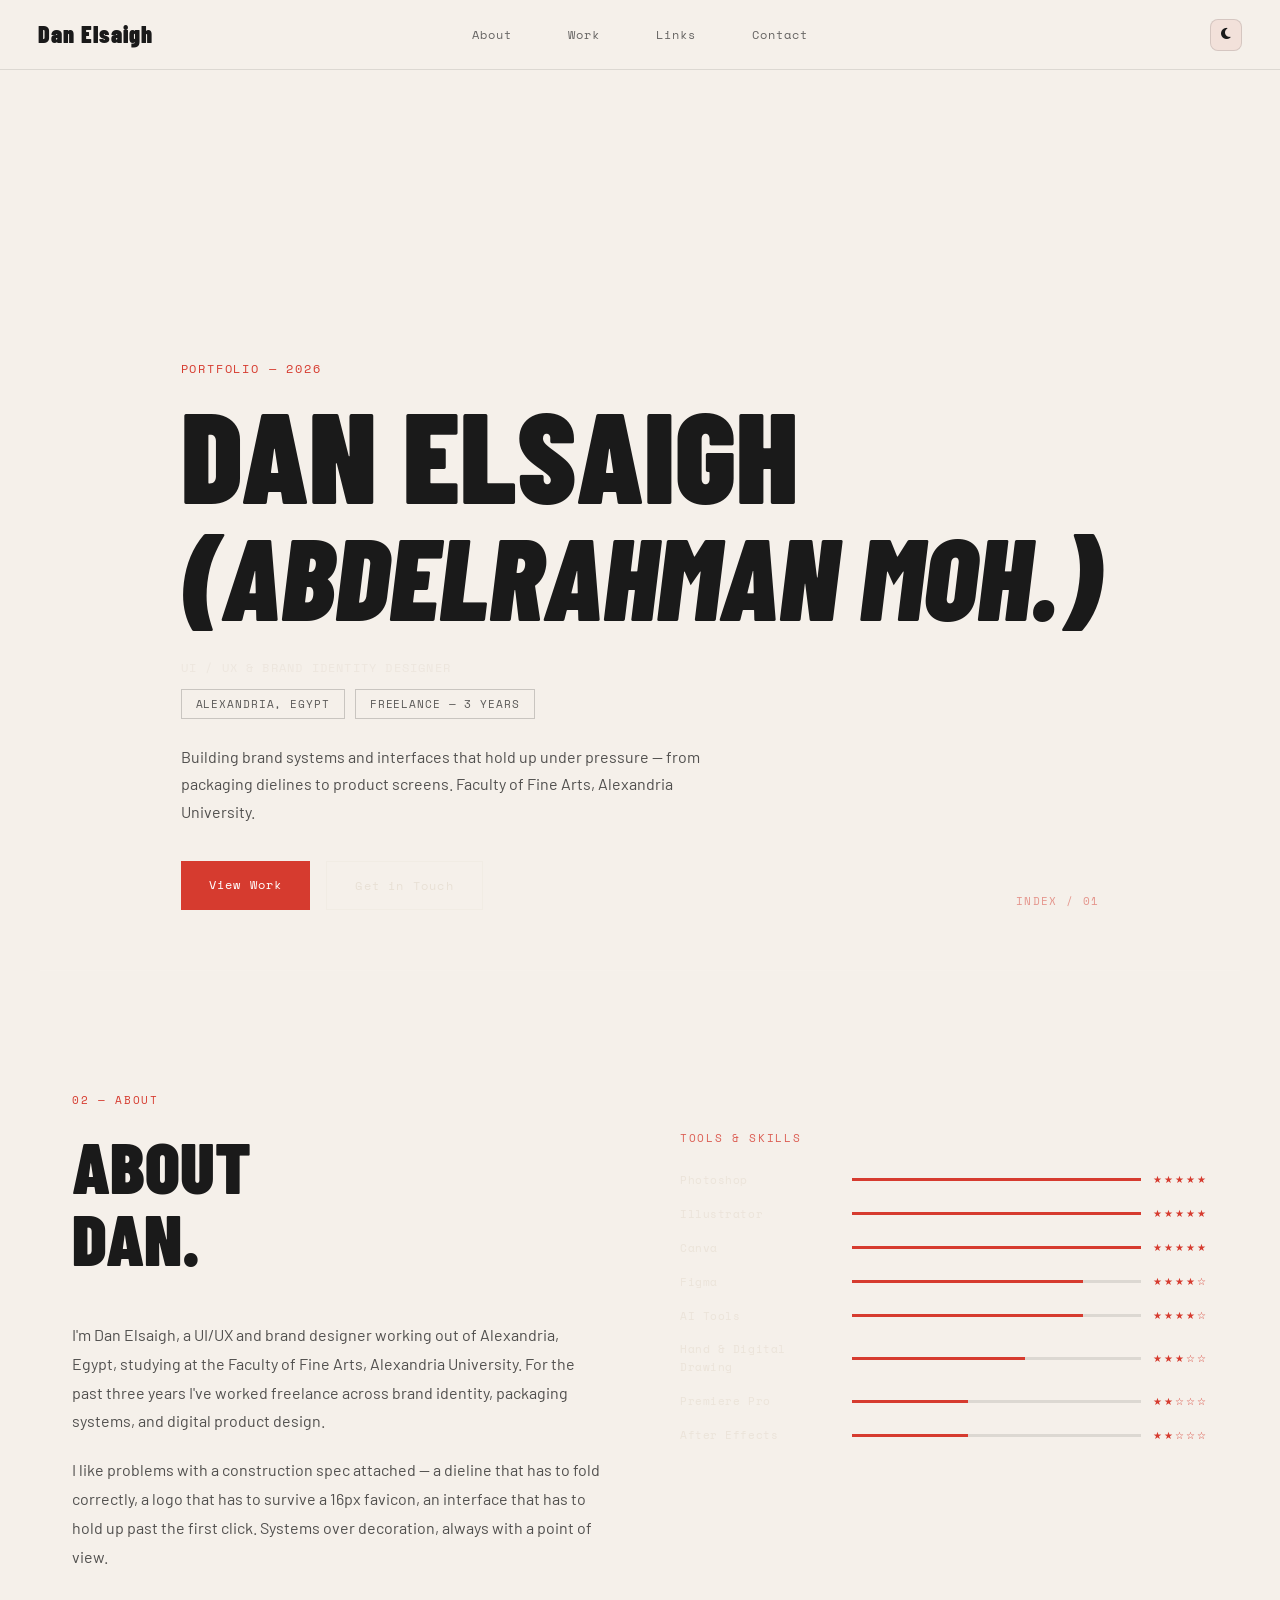
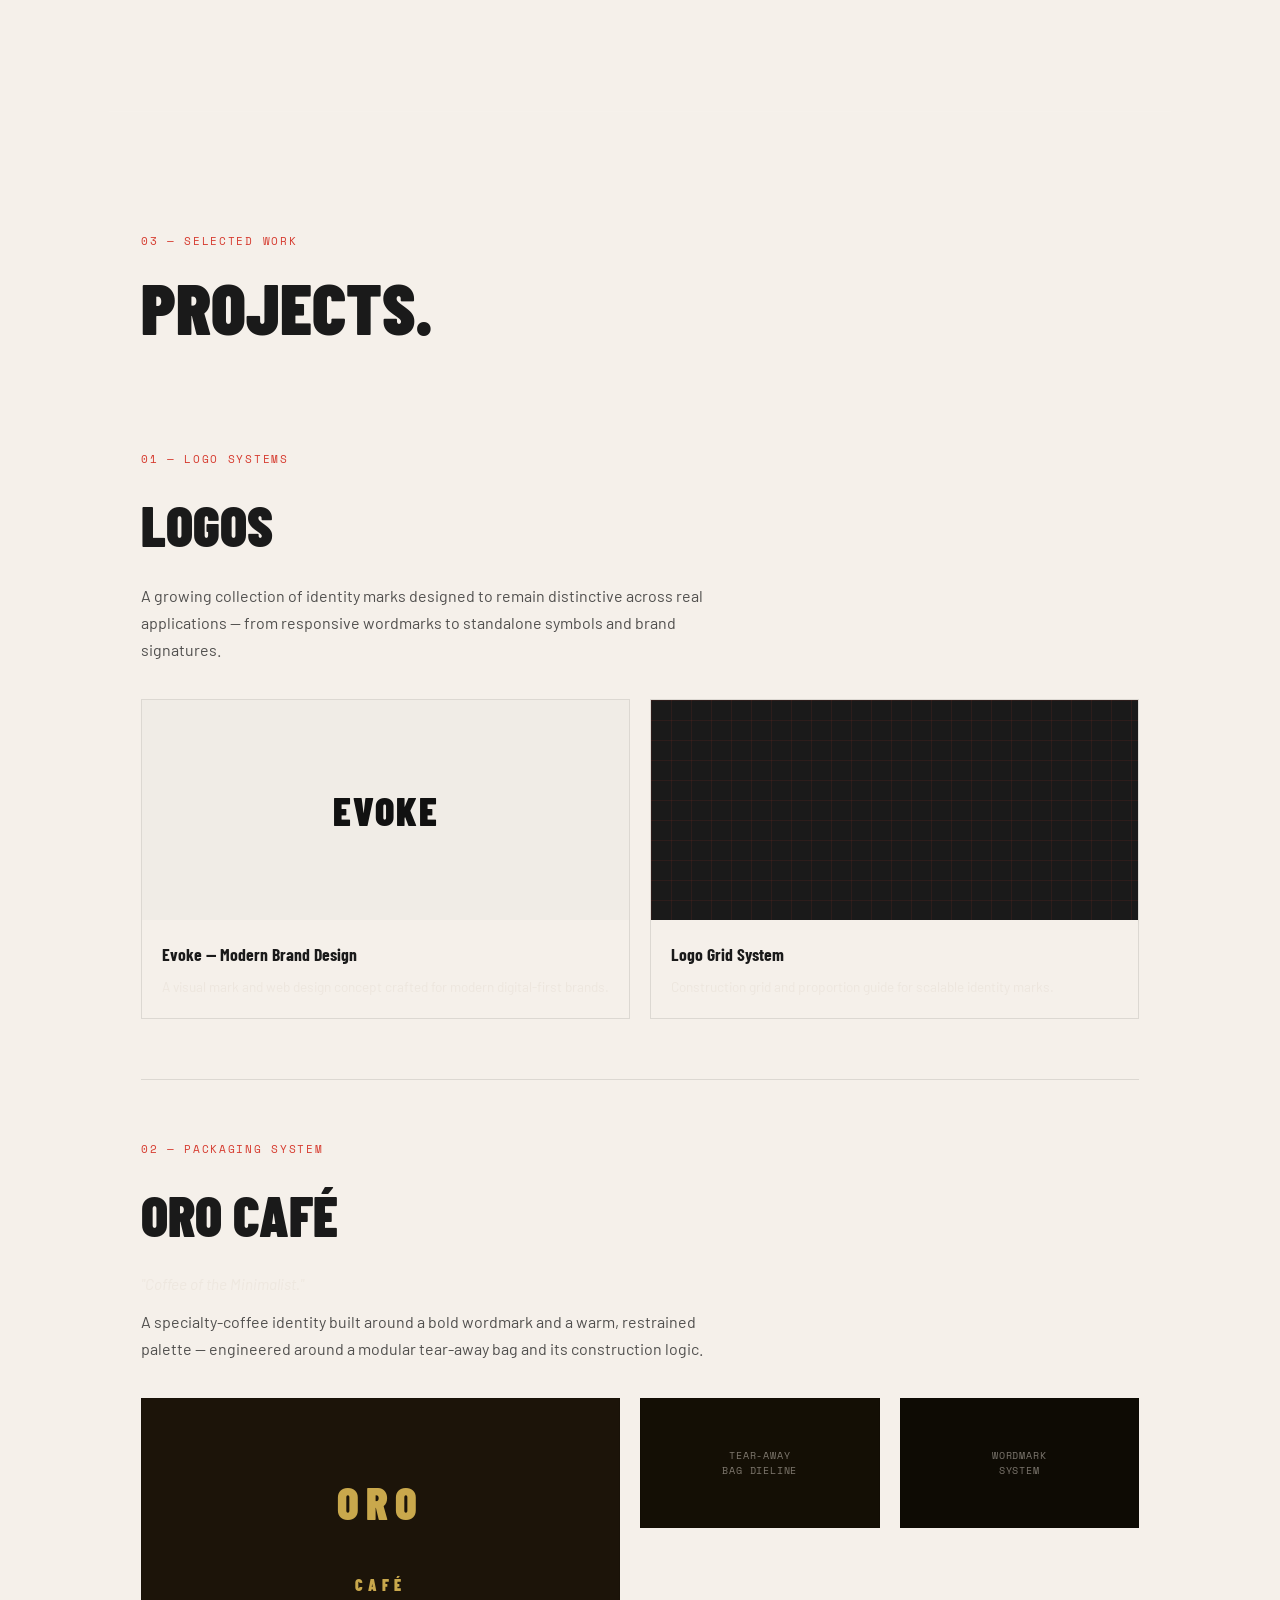
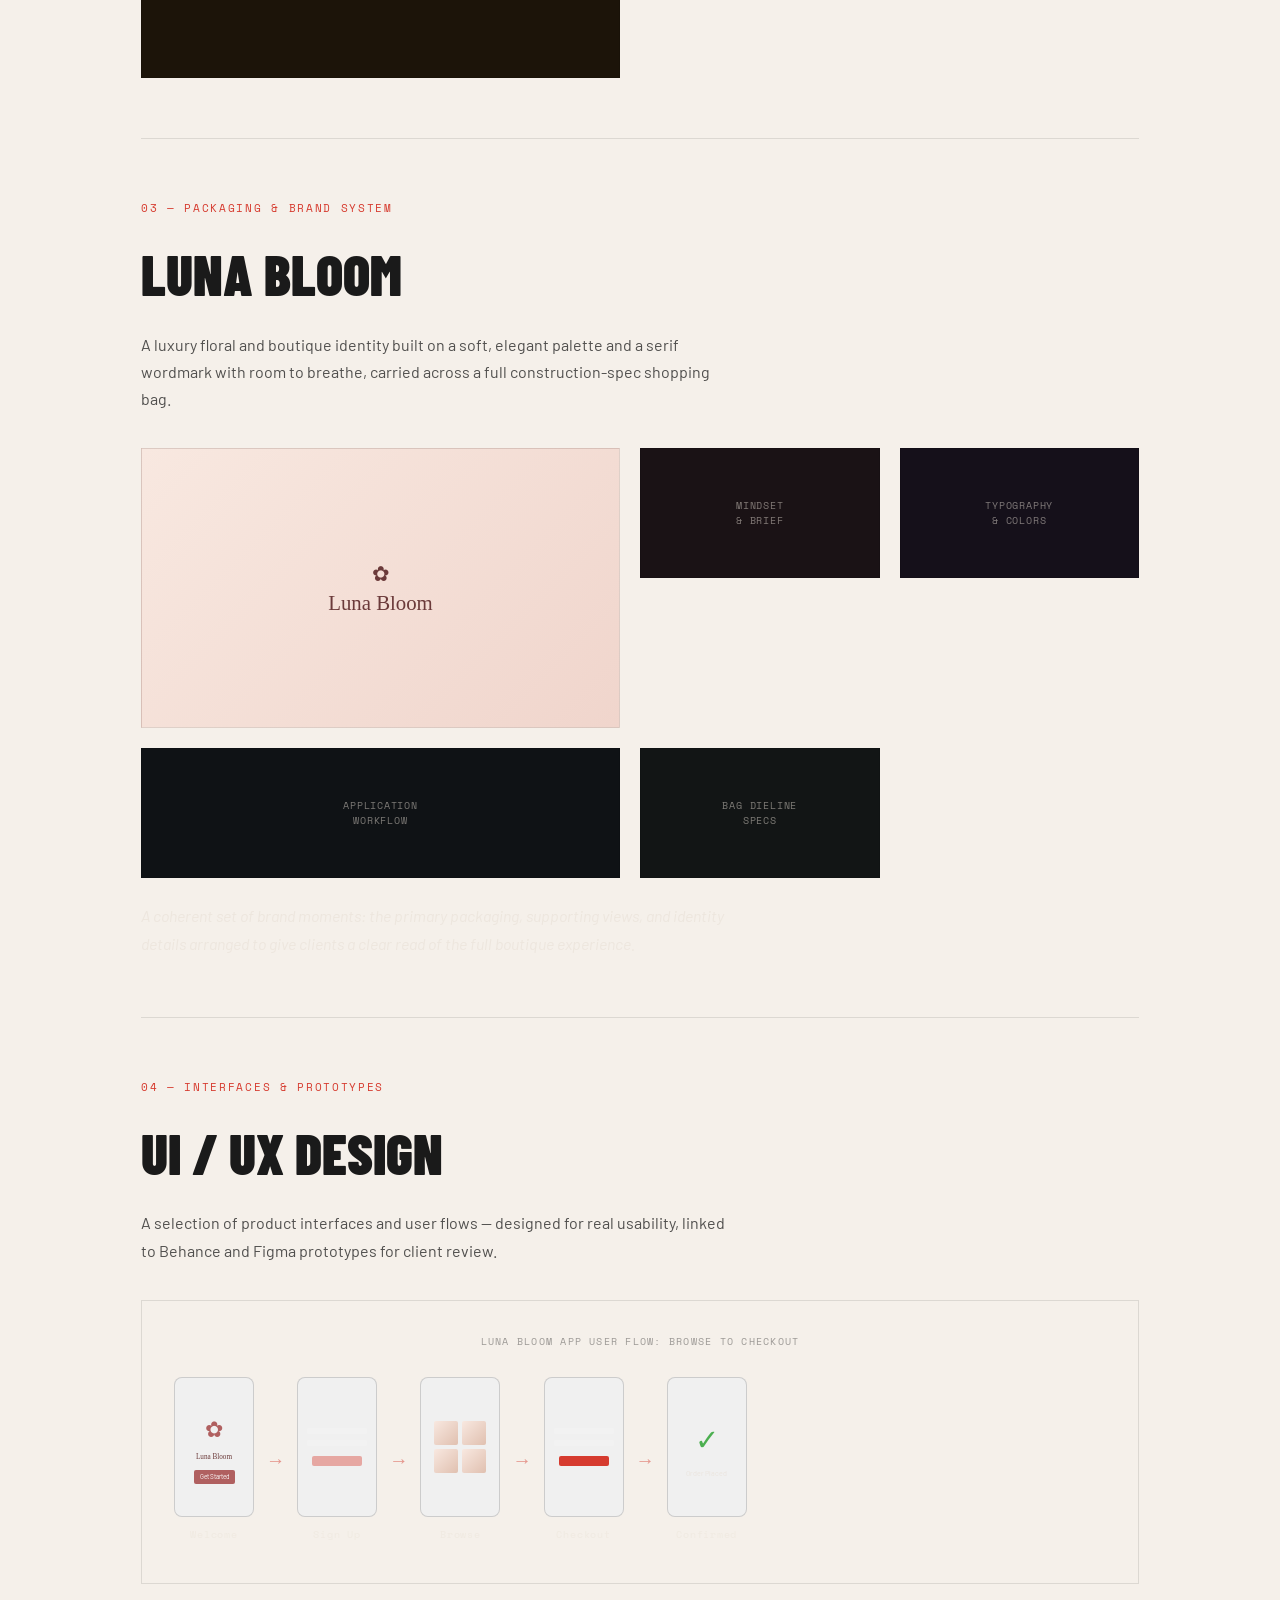
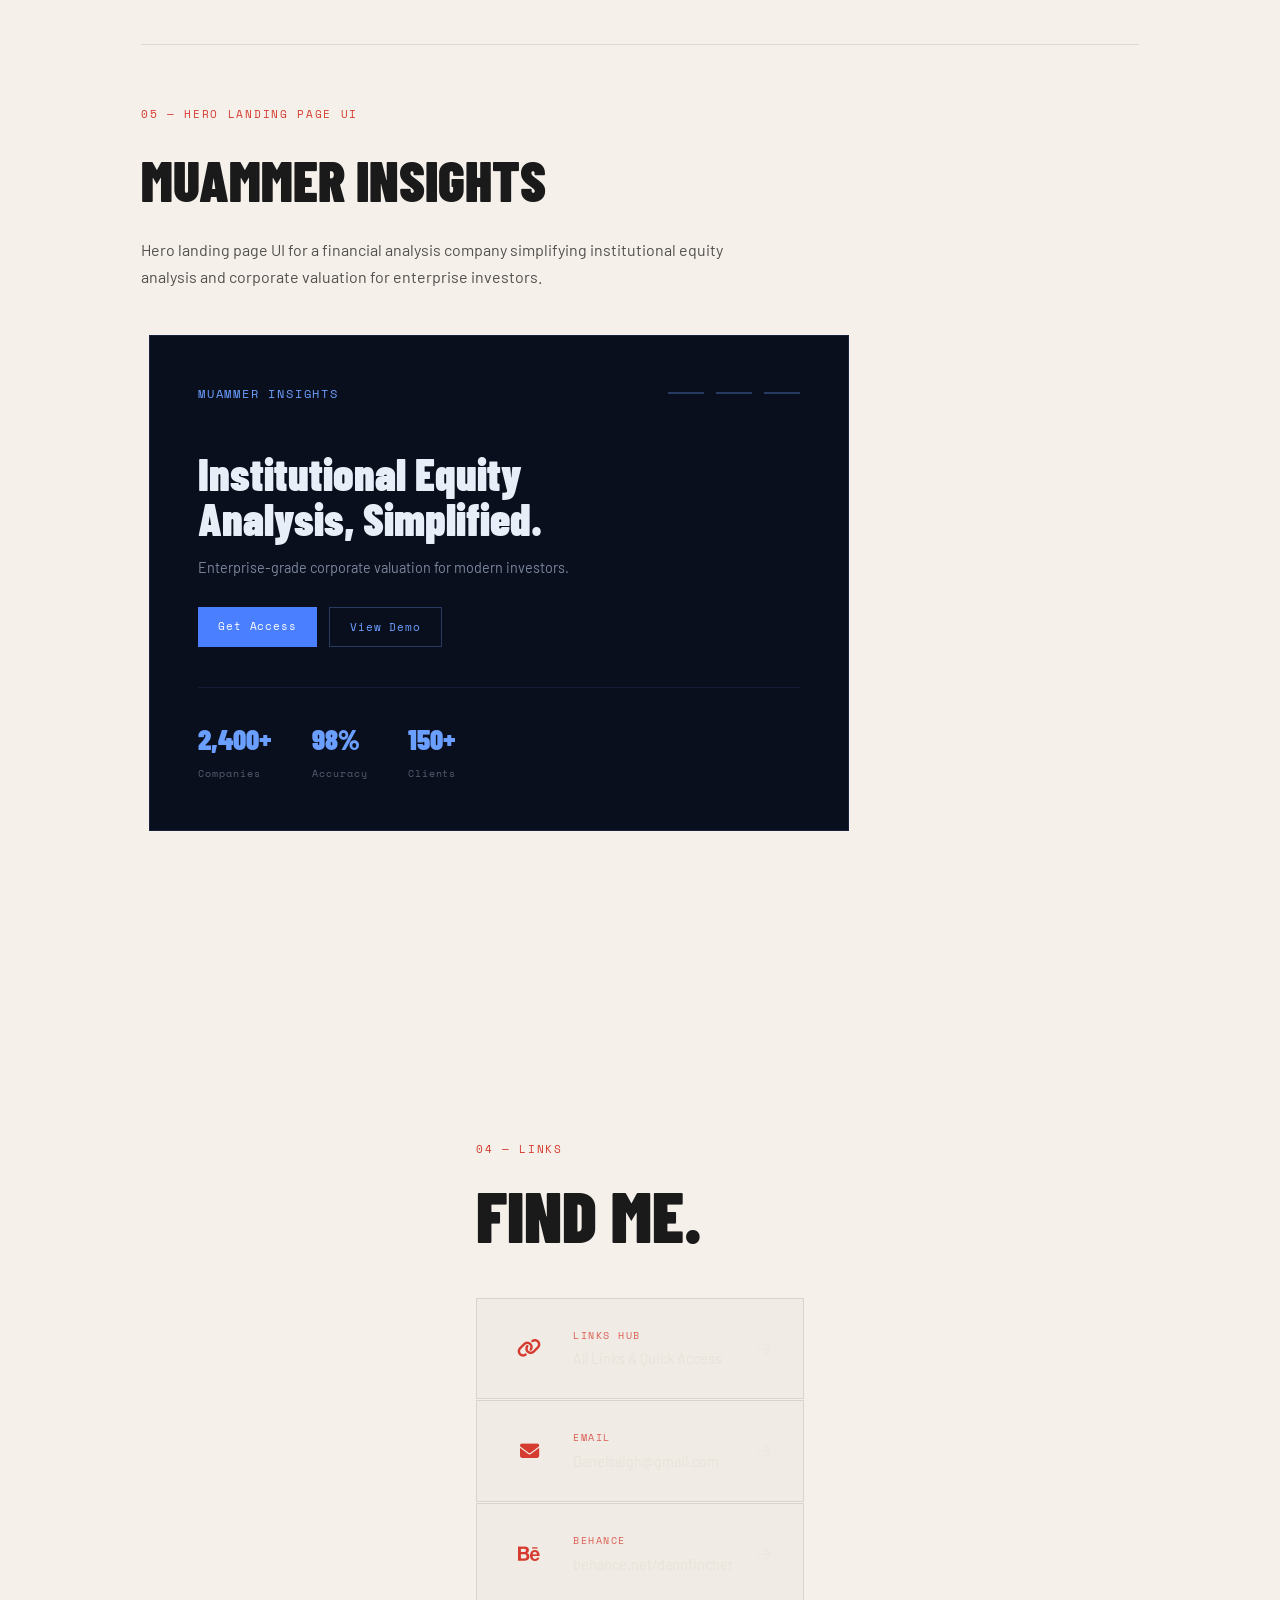
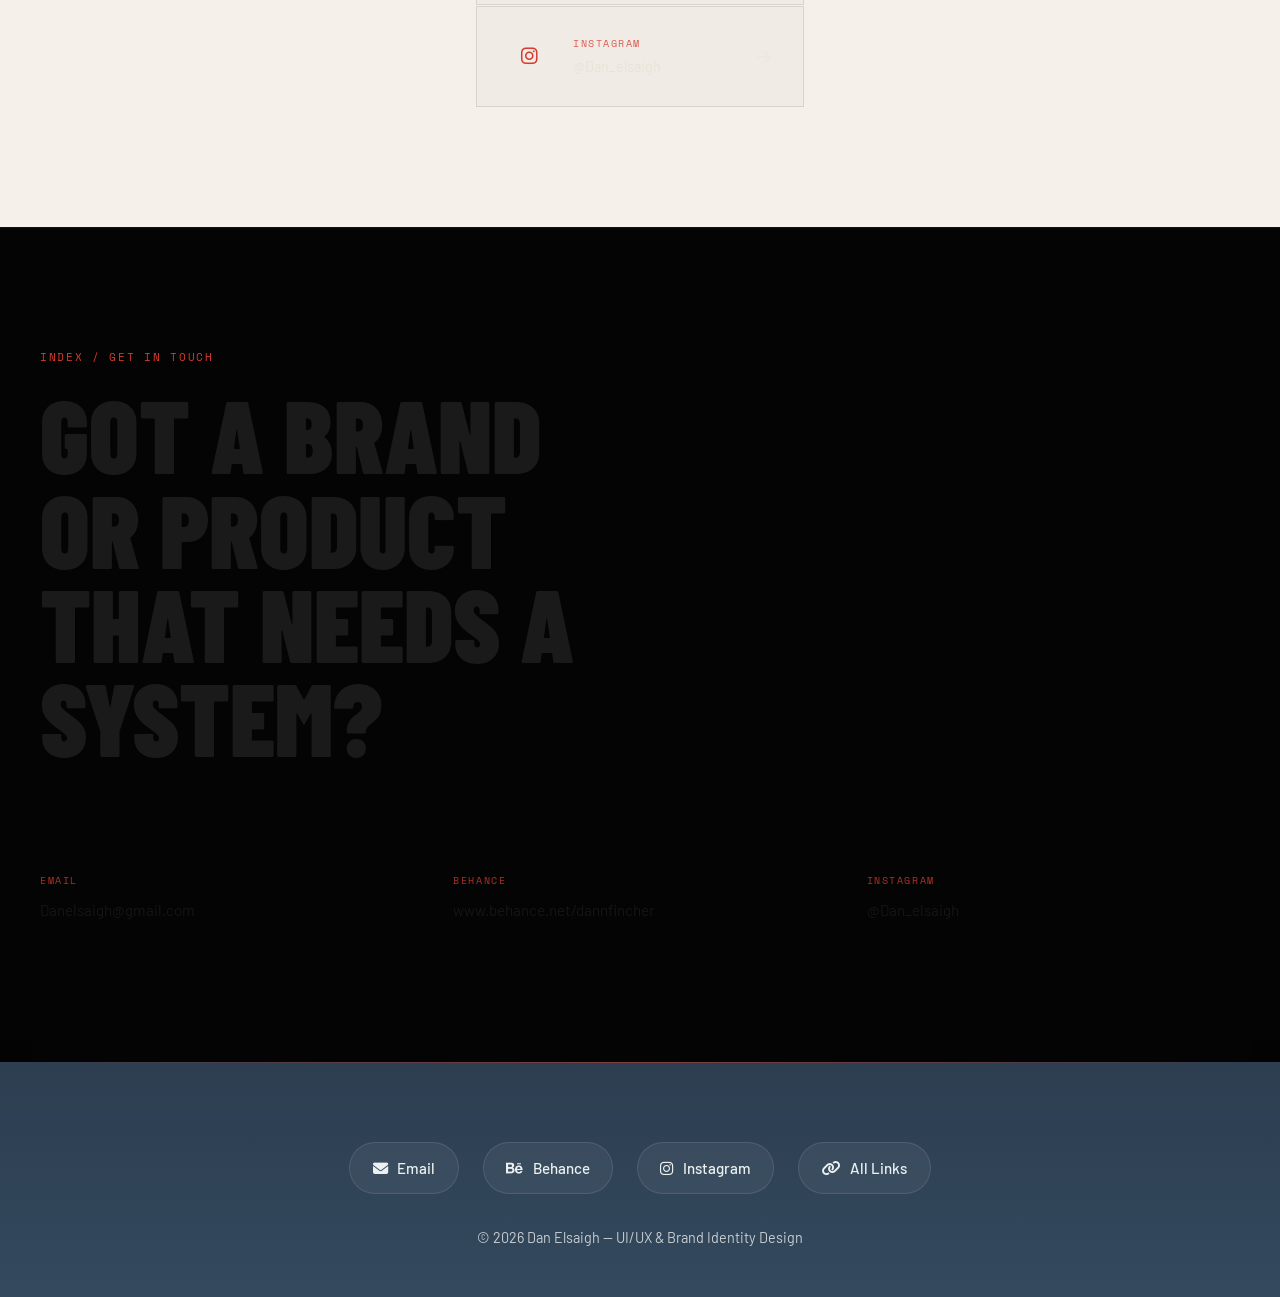
==== index.html @ b153e2e0 "Initial commit: Dan Elsaigh Portfolio & Links Hub" ====
<!DOCTYPE html>
<html lang="en">
<head>
  <meta charset="UTF-8" />
  <meta name="viewport" content="width=device-width, initial-scale=1.0" />
  <title>Dan Elsaigh — UI/UX & Brand Identity Designer</title>
  <meta name="description" content="Dan Elsaigh (Abdelrahman moh.) — UI/UX & Brand Identity Designer based in Alexandria, Egypt." />
  <script src="theme.js"></script>
  <link rel="preconnect" href="https://fonts.googleapis.com" />
  <link rel="preconnect" href="https://fonts.gstatic.com" crossorigin />
  <link href="https://fonts.googleapis.com/css2?family=Barlow+Condensed:ital,wght@0,700;0,900;1,900&family=Barlow:wght@400;500&family=Space+Mono:wght@400;700&display=swap" rel="stylesheet" />
  <link rel="stylesheet" href="https://cdnjs.cloudflare.com/ajax/libs/font-awesome/6.5.1/css/all.min.css" />
  <link rel="stylesheet" href="style.css" />
</head>
<body>

  <header>
    <div class="header-content">
      <div class="header-left">
        <a href="#home" class="site-name">Dan Elsaigh</a>
      </div>
      <button class="hamburger" id="hamburger" aria-label="Open menu">
        <span></span><span></span><span></span>
      </button>
      <nav id="main-nav">
        <a href="#about">About</a>
        <a href="#work">Work</a>
        <a href="links.html">Links</a>
        <a href="#contact">Contact</a>
      </nav>
    </div>
  </header>

  <!-- HERO -->
  <section id="home" class="hero">
    <div class="hero-content">
      <p class="hero-eyebrow">PORTFOLIO — 2026</p>
      <h1 class="hero-title">DAN ELSAIGH<br /><em>(Abdelrahman moh.)</em></h1>
      <div class="hero-meta">
        <p class="hero-role">UI / UX &amp; BRAND IDENTITY DESIGNER</p>
        <div class="hero-tags">
          <span class="hero-tag">ALEXANDRIA, EGYPT</span>
          <span class="hero-tag">FREELANCE — 3 YEARS</span>
        </div>
      </div>
      <p class="hero-desc">Building brand systems and interfaces that hold up under pressure — from packaging dielines to product screens. Faculty of Fine Arts, Alexandria University.</p>
      <div class="hero-actions">
        <a href="#work" class="btn btn-primary">View Work</a>
        <a href="#contact" class="btn btn-ghost">Get in Touch</a>
      </div>
    </div>
    <div class="hero-index">INDEX / 01</div>
  </section>

  <!-- ABOUT -->
  <section id="about" class="about">
    <div class="section-label"><span class="red">02 — ABOUT</span></div>
    <div class="about-grid">
      <div class="about-left">
        <h2 class="section-title">About<br />Dan.</h2>
        <p class="about-bio">I'm Dan Elsaigh, a UI/UX and brand designer working out of Alexandria, Egypt, studying at the Faculty of Fine Arts, Alexandria University. For the past three years I've worked freelance across brand identity, packaging systems, and digital product design.</p>
        <p class="about-bio">I like problems with a construction spec attached — a dieline that has to fold correctly, a logo that has to survive a 16px favicon, an interface that has to hold up past the first click. Systems over decoration, always with a point of view.</p>
      </div>
      <div class="about-right">
        <div class="skills-title">TOOLS &amp; SKILLS</div>
        <div class="skills-list">
          <div class="skill-item"><span class="skill-name">Photoshop</span><div class="skill-bar"><div class="skill-fill" style="--pct:100%"></div></div><span class="skill-stars">★★★★★</span></div>
          <div class="skill-item"><span class="skill-name">Illustrator</span><div class="skill-bar"><div class="skill-fill" style="--pct:100%"></div></div><span class="skill-stars">★★★★★</span></div>
          <div class="skill-item"><span class="skill-name">Canva</span><div class="skill-bar"><div class="skill-fill" style="--pct:100%"></div></div><span class="skill-stars">★★★★★</span></div>
          <div class="skill-item"><span class="skill-name">Figma</span><div class="skill-bar"><div class="skill-fill" style="--pct:80%"></div></div><span class="skill-stars">★★★★☆</span></div>
          <div class="skill-item"><span class="skill-name">AI Tools</span><div class="skill-bar"><div class="skill-fill" style="--pct:80%"></div></div><span class="skill-stars">★★★★☆</span></div>
          <div class="skill-item"><span class="skill-name">Hand &amp; Digital Drawing</span><div class="skill-bar"><div class="skill-fill" style="--pct:60%"></div></div><span class="skill-stars">★★★☆☆</span></div>
          <div class="skill-item"><span class="skill-name">Premiere Pro</span><div class="skill-bar"><div class="skill-fill" style="--pct:40%"></div></div><span class="skill-stars">★★☆☆☆</span></div>
          <div class="skill-item"><span class="skill-name">After Effects</span><div class="skill-bar"><div class="skill-fill" style="--pct:40%"></div></div><span class="skill-stars">★★☆☆☆</span></div>
        </div>
      </div>
    </div>
  </section>

  <!-- WORK -->
  <section id="work" class="work">
    <div class="section-label"><span class="red">03 — SELECTED WORK</span></div>
    <h2 class="section-title">Projects.</h2>

    <article class="project">
      <div class="project-header">
        <span class="project-index red">01 — LOGO SYSTEMS</span>
        <h3 class="project-name">Logos</h3>
        <p class="project-desc">A growing collection of identity marks designed to remain distinctive across real applications — from responsive wordmarks to standalone symbols and brand signatures.</p>
      </div>
      <div class="project-grid two-col">
        <div class="project-card"><div class="proj-img logo-bg"><span class="logo-demo-text">EVOKE</span></div><div class="proj-body"><h4>Evoke — Modern Brand Design</h4><p>A visual mark and web design concept crafted for modern digital-first brands.</p></div></div>
        <div class="project-card"><div class="proj-img grid-bg"><div class="grid-overlay"></div></div><div class="proj-body"><h4>Logo Grid System</h4><p>Construction grid and proportion guide for scalable identity marks.</p></div></div>
      </div>
    </article>

    <div class="project-divider"></div>

    <article class="project">
      <div class="project-header">
        <span class="project-index red">02 — PACKAGING SYSTEM</span>
        <h3 class="project-name">Oro Café</h3>
        <p class="project-tagline">"Coffee of the Minimalist."</p>
        <p class="project-desc">A specialty-coffee identity built around a bold wordmark and a warm, restrained palette — engineered around a modular tear-away bag and its construction logic.</p>
      </div>
      <div class="project-grid three-col">
        <div class="proj-img-big oro-bg"><div class="oro-text">ORO<br/><span>CAFÉ</span></div></div>
        <div class="proj-img-sm oro-2"><span>TEAR-AWAY<br/>BAG DIELINE</span></div>
        <div class="proj-img-sm oro-3"><span>WORDMARK<br/>SYSTEM</span></div>
      </div>
    </article>

    <div class="project-divider"></div>

    <article class="project">
      <div class="project-header">
        <span class="project-index red">03 — PACKAGING &amp; BRAND SYSTEM</span>
        <h3 class="project-name">Luna Bloom</h3>
        <p class="project-desc">A luxury floral and boutique identity built on a soft, elegant palette and a serif wordmark with room to breathe, carried across a full construction-spec shopping bag.</p>
      </div>
      <div class="project-grid four-col">
        <div class="proj-img-big luna-bg"><div class="luna-text">✿<br/>Luna Bloom</div></div>
        <div class="proj-img-sm luna-2"><span>MINDSET<br/>&amp; BRIEF</span></div>
        <div class="proj-img-sm luna-3"><span>TYPOGRAPHY<br/>&amp; COLORS</span></div>
        <div class="proj-img-sm luna-4"><span>APPLICATION<br/>WORKFLOW</span></div>
        <div class="proj-img-sm luna-5"><span>BAG DIELINE<br/>SPECS</span></div>
      </div>
      <p class="project-note">A coherent set of brand moments: the primary packaging, supporting views, and identity details arranged to give clients a clear read of the full boutique experience.</p>
    </article>

    <div class="project-divider"></div>

    <article class="project">
      <div class="project-header">
        <span class="project-index red">04 — INTERFACES &amp; PROTOTYPES</span>
        <h3 class="project-name">UI / UX Design</h3>
        <p class="project-desc">A selection of product interfaces and user flows — designed for real usability, linked to Behance and Figma prototypes for client review.</p>
      </div>
      <div class="uiux-flow">
        <div class="flow-label">LUNA BLOOM APP USER FLOW: BROWSE TO CHECKOUT</div>
        <div class="flow-screens">
          <div class="flow-screen"><div class="screen-body s-welcome"><div class="s-flower">✿</div><p>Luna Bloom</p><div class="s-btn">Get Started</div></div><span>Welcome</span></div>
          <div class="flow-arrow">→</div>
          <div class="flow-screen"><div class="screen-body s-form"><div class="s-bar"></div><div class="s-bar"></div><div class="s-btn-sm"></div></div><span>Sign Up</span></div>
          <div class="flow-arrow">→</div>
          <div class="flow-screen"><div class="screen-body s-browse"><div class="s-grid"><div></div><div></div><div></div><div></div></div></div><span>Browse</span></div>
          <div class="flow-arrow">→</div>
          <div class="flow-screen"><div class="screen-body s-checkout"><div class="s-bar"></div><div class="s-bar"></div><div class="s-btn-red"></div></div><span>Checkout</span></div>
          <div class="flow-arrow">→</div>
          <div class="flow-screen"><div class="screen-body s-done"><div class="s-check">✓</div><p>Order Placed</p></div><span>Confirmed</span></div>
        </div>
      </div>
    </article>

    <div class="project-divider"></div>

    <article class="project">
      <div class="project-header">
        <span class="project-index red">05 — HERO LANDING PAGE UI</span>
        <h3 class="project-name">Muammer Insights</h3>
        <p class="project-desc">Hero landing page UI for a financial analysis company simplifying institutional equity analysis and corporate valuation for enterprise investors.</p>
      </div>
      <div class="muammer-preview">
        <div class="muammer-card">
          <div class="muammer-nav-bar"><span>MUAMMER INSIGHTS</span><div class="mfake-links"><span></span><span></span><span></span></div></div>
          <h3>Institutional Equity<br/>Analysis, Simplified.</h3>
          <p>Enterprise-grade corporate valuation for modern investors.</p>
          <div class="mbtns"><div class="mbtn-solid">Get Access</div><div class="mbtn-ghost">View Demo</div></div>
          <div class="mstats"><div><strong>2,400+</strong><small>Companies</small></div><div><strong>98%</strong><small>Accuracy</small></div><div><strong>150+</strong><small>Clients</small></div></div>
        </div>
      </div>
    </article>
  </section>

  <!-- LINKS -->
  <section id="links" class="links-section">
    <div class="section-label"><span class="red">04 — LINKS</span></div>
    <h2 class="section-title">Find Me.</h2>
    <div class="links-grid">
      <a href="links.html" class="link-card" id="link-hub">
        <div class="link-icon"><i class="fa-solid fa-link"></i></div>
        <div class="link-info"><span class="link-platform">LINKS HUB</span><span class="link-value">All Links &amp; Quick Access</span></div>
        <div class="link-arrow"><i class="fa-solid fa-arrow-right"></i></div>
      </a>
      <a href="mailto:Danelsaigh@gmail.com" class="link-card" id="link-email">
        <div class="link-icon"><i class="fa-solid fa-envelope"></i></div>
        <div class="link-info"><span class="link-platform">EMAIL</span><span class="link-value">Danelsaigh@gmail.com</span></div>
        <div class="link-arrow"><i class="fa-solid fa-arrow-right"></i></div>
      </a>
      <a href="https://www.behance.net/dannfincher" target="_blank" rel="noopener" class="link-card" id="link-behance">
        <div class="link-icon"><i class="fa-brands fa-behance"></i></div>
        <div class="link-info"><span class="link-platform">BEHANCE</span><span class="link-value">behance.net/dannfincher</span></div>
        <div class="link-arrow"><i class="fa-solid fa-arrow-right"></i></div>
      </a>
      <a href="https://instagram.com/Dan_elsaigh" target="_blank" rel="noopener" class="link-card" id="link-instagram">
        <div class="link-icon"><i class="fa-brands fa-instagram"></i></div>
        <div class="link-info"><span class="link-platform">INSTAGRAM</span><span class="link-value">@Dan_elsaigh</span></div>
        <div class="link-arrow"><i class="fa-solid fa-arrow-right"></i></div>
      </a>
    </div>
  </section>

  <!-- CONTACT -->
  <section id="contact" class="contact">
    <div class="section-label"><span class="red">INDEX / GET IN TOUCH</span></div>
    <h2 class="contact-heading">Got a brand<br />or product<br />that needs a<br />system?</h2>
    <div class="contact-divider"></div>
    <div class="contact-row">
      <div class="contact-col"><p class="contact-label">EMAIL</p><a href="mailto:Danelsaigh@gmail.com">Danelsaigh@gmail.com</a></div>
      <div class="contact-col"><p class="contact-label">BEHANCE</p><a href="https://www.behance.net/dannfincher" target="_blank" rel="noopener">www.behance.net/dannfincher</a></div>
      <div class="contact-col"><p class="contact-label">INSTAGRAM</p><a href="https://instagram.com/Dan_elsaigh" target="_blank" rel="noopener">@Dan_elsaigh</a></div>
    </div>
  </section>

  <footer>
    <div class="footer-links">
      <a href="mailto:Danelsaigh@gmail.com">
        <i class="fa-solid fa-envelope"></i> Email
      </a>
      <a href="https://www.behance.net/dannfincher" target="_blank" rel="noopener">
        <i class="fa-brands fa-behance"></i> Behance
      </a>
      <a href="https://instagram.com/Dan_elsaigh" target="_blank" rel="noopener">
        <i class="fa-brands fa-instagram"></i> Instagram
      </a>
      <a href="links.html">
        <i class="fa-solid fa-link"></i> All Links
      </a>
    </div>
    <div class="footer-copyright">
      <p>&copy; 2026 Dan Elsaigh &mdash; UI/UX &amp; Brand Identity Design</p>
    </div>
  </footer>

  <script src="script.js"></script>
</body>
</html>
---- style.css ----
/* ===== CSS VARIABLES ===== */
:root {
  --bg-primary: #080808;
  --header-bg: rgba(8,8,8,0.92);
  --text-primary: #e8e0d5;
  --text-secondary: rgba(232,224,213,0.65);
  --border-strong: rgba(255,255,255,0.08);
  --border-color: rgba(255,255,255,0.12);
  --accent: #d63b2f;
  --accent-hover: #b82e22;
  --accent-soft: rgba(214,59,47,0.1);
  --accent-soft-hover: rgba(214,59,47,0.2);
}
[data-theme="light"] {
  --bg-primary: #f5f0ea;
  --header-bg: rgba(245,240,234,0.95);
  --text-primary: #1a1a1a;
  --text-secondary: rgba(26,26,26,0.65);
  --border-strong: rgba(0,0,0,0.1);
  --border-color: rgba(0,0,0,0.12);
  --accent: #d63b2f;
  --accent-hover: #b82e22;
  --accent-soft: rgba(214,59,47,0.08);
  --accent-soft-hover: rgba(214,59,47,0.15);
}

/* ===== RESET & BASE ===== */
*, *::before, *::after { box-sizing: border-box; margin: 0; padding: 0; }
html { scroll-behavior: smooth; font-size: 16px; }
body {
  background: var(--bg-primary);
  color: var(--text-primary);
  font-family: 'Barlow', sans-serif;
  overflow-x: hidden;
  line-height: 1.6;
  min-height: 100vh;
  display: flex;
  flex-direction: column;
  transition: background-color 0.3s ease, color 0.3s ease;
}
body.menu-open { overflow: hidden; }
a { color: inherit; text-decoration: none; }
ul { list-style: none; }
.red { color: #d63b2f; }


/* ===== HEADER ===== */
header {
  position: fixed; width: 100%; top: 0; left: 0;
  z-index: 1000; height: 70px;
  background: var(--header-bg);
  border-bottom: 1px solid var(--border-strong);
  backdrop-filter: blur(14px);
  -webkit-backdrop-filter: blur(14px);
  transition: height 0.3s ease;
}
header.scrolled { height: 60px; }
.header-content {
  height: 100%; display: grid;
  grid-template-columns: 1fr auto 1fr;
  align-items: center;
  padding: 0 3%; max-width: 1400px; margin: 0 auto;
}
.header-left { justify-self: start; }
.site-name {
  font-family: 'Barlow Condensed', sans-serif;
  font-size: clamp(1.2em, 2vw + 0.5rem, 1.5em);
  font-weight: 900; letter-spacing: 0.04em;
  color: var(--text-primary); transition: color 0.2s;
}
.site-name:hover { color: var(--accent); }
#main-nav {
  display: flex; gap: 1.5rem; align-items: center;
  justify-self: center;
}
#main-nav a {
  color: var(--text-secondary);
  text-decoration: none; padding: 0.75rem 1rem;
  min-height: 44px; display: inline-flex; align-items: center;
  font-family: 'Space Mono', monospace;
  font-size: 0.75rem; font-weight: 400; letter-spacing: 0.08em;
  position: relative; transition: color 0.3s ease;
}
#main-nav a::after {
  content: ''; position: absolute; bottom: 2px; left: 50%;
  width: 0; height: 2px; background: var(--accent);
  transition: all 0.3s ease; transform: translateX(-50%);
}
#main-nav a.active::after,
#main-nav a:hover::after { width: 60%; }
#main-nav a.active,
#main-nav a:hover { color: var(--text-primary); }
.theme-toggle {
  justify-self: end;
  display: flex; align-items: center; justify-content: center;
  width: 32px; height: 32px; padding: 0;
  border: 1px solid var(--border-color);
  border-radius: 8px; background: var(--accent-soft);
  color: var(--text-primary); cursor: pointer;
  transition: all 0.3s ease; flex-shrink: 0; font-size: 0.8em;
}
.theme-toggle:hover {
  background: var(--accent-soft-hover); color: var(--accent);
  transform: translateY(-1px);
}
/* Hamburger */
.hamburger {
  display: none; flex-direction: column;
  justify-content: space-around;
  width: 30px; height: 25px;
  background: transparent; border: none; cursor: pointer;
  padding: 0; margin-left: auto;
  position: relative; z-index: 1002;
}
.hamburger span {
  width: 30px; height: 3px;
  background: var(--text-primary);
  border-radius: 10px; transition: all 0.3s linear;
}
.hamburger.active span:nth-child(1) { transform: rotate(45deg) translate(5px, 6px); }
.hamburger.active span:nth-child(2) { opacity: 0; }
.hamburger.active span:nth-child(3) { transform: rotate(-45deg) translate(5px, -6px); }
/* main content below fixed header */
main, section#home { margin-top: 70px; }


/* ===== HERO ===== */
.hero {
  min-height: 100vh; display: flex; flex-direction: column;
  justify-content: flex-end; padding: 120px 32px 60px;
  position: relative; overflow: hidden;
  max-width: 1200px; margin: 0 auto;
}

.hero-eyebrow {
  font-family: 'Space Mono', monospace; font-size: 0.75rem;
  letter-spacing: 0.15em; color: #d63b2f; margin-bottom: 16px;
}
.hero-title {
  font-family: 'Barlow Condensed', sans-serif;
  font-size: clamp(3.5rem, 10vw, 8rem);
  font-weight: 900; line-height: 0.92;
  color: #e8e0d5; margin-bottom: 28px;
  text-transform: uppercase;
}
.hero-title em { font-style: italic; font-size: 0.9em; }
.hero-meta { margin-bottom: 24px; }
.hero-role {
  font-family: 'Space Mono', monospace; font-size: 0.75rem;
  letter-spacing: 0.1em; color: rgba(232,224,213,0.6);
  margin-bottom: 12px;
}
.hero-tags { display: flex; flex-wrap: wrap; gap: 10px; }
.hero-tag {
  border: 1px solid rgba(232,224,213,0.2);
  font-family: 'Space Mono', monospace; font-size: 0.7rem;
  letter-spacing: 0.08em; padding: 5px 14px;
  color: rgba(232,224,213,0.7);
}
.hero-desc {
  max-width: 520px; color: rgba(232,224,213,0.75);
  font-size: 1rem; line-height: 1.7; margin-bottom: 36px;
}
.hero-actions { display: flex; gap: 16px; flex-wrap: wrap; }
.btn {
  font-family: 'Space Mono', monospace; font-size: 0.75rem;
  letter-spacing: 0.1em; padding: 14px 28px;
  cursor: pointer; transition: all .25s;
}
.btn-primary { background: #d63b2f; color: #fff; border: none; }
.btn-primary:hover { background: #b82e22; transform: translateY(-1px); }
.btn-ghost { background: transparent; color: #e8e0d5; border: 1px solid rgba(232,224,213,0.3); }
.btn-ghost:hover { border-color: #e8e0d5; background: rgba(232,224,213,0.05); }
.hero-index {
  position: absolute; bottom: 60px; right: 32px;
  font-family: 'Space Mono', monospace; font-size: 0.7rem;
  letter-spacing: 0.12em; color: rgba(214,59,47,0.5);
}

/* ===== SECTION COMMON ===== */
.section-label {
  font-family: 'Space Mono', monospace; font-size: 0.7rem;
  letter-spacing: 0.15em; margin-bottom: 20px;
}
.section-title {
  font-family: 'Barlow Condensed', sans-serif;
  font-size: clamp(2.5rem, 6vw, 4.5rem);
  font-weight: 900; line-height: 1; text-transform: uppercase;
  color: #e8e0d5; margin-bottom: 48px;
}

/* ===== ABOUT ===== */
.about {
  padding: 120px 32px; max-width: 1200px; margin: 0 auto;
  border-top: 1px solid rgba(255,255,255,0.06);
}
.about-grid { display: grid; grid-template-columns: 1fr 1fr; gap: 80px; align-items: start; }
.about-bio { color: rgba(232,224,213,0.75); line-height: 1.8; margin-bottom: 20px; }
.skills-title {
  font-family: 'Space Mono', monospace; font-size: 0.7rem;
  letter-spacing: 0.15em; color: rgba(214,59,47,0.8); margin-bottom: 24px;
}
.skills-list { display: flex; flex-direction: column; gap: 16px; }
.skill-item { display: grid; grid-template-columns: 160px 1fr auto; gap: 12px; align-items: center; }
.skill-name { font-family: 'Space Mono', monospace; font-size: 0.7rem; letter-spacing: 0.05em; color: rgba(232,224,213,0.8); }
.skill-bar { height: 3px; background: rgba(255,255,255,0.1); overflow: hidden; }
.skill-fill { height: 100%; width: var(--pct); background: #d63b2f; }
.skill-stars { font-size: 0.6rem; color: #d63b2f; letter-spacing: 2px; }

/* ===== WORK ===== */
.work {
  padding: 120px 32px; max-width: 1200px; margin: 0 auto;
  border-top: 1px solid rgba(255,255,255,0.06);
}
.project { padding: 60px 0; }
.project-header { margin-bottom: 36px; }
.project-index { font-family: 'Space Mono', monospace; font-size: 0.7rem; letter-spacing: 0.15em; display: block; margin-bottom: 12px; }
.project-name { font-family: 'Barlow Condensed', sans-serif; font-size: clamp(2rem,5vw,3.5rem); font-weight: 900; text-transform: uppercase; margin-bottom: 12px; }
.project-tagline { font-style: italic; color: rgba(232,224,213,0.5); margin-bottom: 12px; font-size: 0.95rem; }
.project-desc { color: rgba(232,224,213,0.7); max-width: 600px; line-height: 1.7; }
.project-note { color: rgba(232,224,213,0.6); font-style: italic; margin-top: 24px; max-width: 600px; line-height: 1.7; }
.project-divider { border: none; border-top: 1px solid rgba(255,255,255,0.08); }

/* Project grids */
.project-grid { display: grid; gap: 20px; }
.two-col { grid-template-columns: 1fr 1fr; }
.three-col { grid-template-columns: 2fr 1fr 1fr; }
.four-col { grid-template-columns: 2fr 1fr 1fr; grid-template-rows: auto auto; }

.project-card { border: 1px solid rgba(255,255,255,0.08); overflow: hidden; transition: border-color .3s, transform .3s; }
.project-card:hover { border-color: rgba(214,59,47,0.4); transform: translateY(-3px); }
.proj-img { height: 220px; display: flex; align-items: center; justify-content: center; }
.proj-img-big { height: 280px; display: flex; align-items: center; justify-content: center; border: 1px solid rgba(255,255,255,0.08); }
.proj-img-sm { height: 130px; display: flex; align-items: center; justify-content: center; border: 1px solid rgba(255,255,255,0.08); font-family: 'Space Mono', monospace; font-size: 0.62rem; letter-spacing: 0.08em; color: rgba(232,224,213,0.5); text-align: center; line-height: 1.6; }
.proj-body { padding: 20px; }
.proj-body h4 { font-family: 'Barlow Condensed', sans-serif; font-size: 1.1rem; font-weight: 700; margin-bottom: 8px; }
.proj-body p { font-size: 0.85rem; color: rgba(232,224,213,0.6); line-height: 1.6; }

/* Logo bg */
.logo-bg { background: #f0ece6; }
.logo-demo-text { font-family: 'Barlow Condensed', sans-serif; font-size: 2.5rem; font-weight: 900; color: #111; letter-spacing: 0.05em; }
.grid-bg { background: #1a1a1a; position: relative; overflow: hidden; }
.grid-overlay { position: absolute; inset: 0; background-image: linear-gradient(rgba(214,59,47,0.1) 1px,transparent 1px),linear-gradient(90deg,rgba(214,59,47,0.1) 1px,transparent 1px); background-size: 20px 20px; }

/* Oro */
.oro-bg { background: #1c1409; }
.oro-text { font-family: 'Barlow Condensed', sans-serif; font-size: 2.8rem; font-weight: 900; color: #c9a84c; text-align: center; letter-spacing: 0.15em; }
.oro-text span { font-size: 1rem; letter-spacing: 0.3em; }
.oro-2 { background: #140f05; }
.oro-3 { background: #0e0b04; }

/* Luna */
.luna-bg { background: linear-gradient(135deg,#f8e8e0 0%,#f0d5cc 100%); }
.luna-text { font-family: 'Georgia', serif; color: #6b3a3a; font-size: 1.3rem; text-align: center; line-height: 1.4; }
.luna-2 { background: #1a1215; }
.luna-3 { background: #15101a; }
.luna-4 { background: #0f1215; }
.luna-5 { background: #121515; }

/* UI/UX Flow */
.uiux-flow { border: 1px solid rgba(255,255,255,0.08); padding: 32px; }
.flow-label { font-family: 'Space Mono', monospace; font-size: 0.65rem; letter-spacing: 0.12em; color: rgba(232,224,213,0.4); margin-bottom: 28px; text-align: center; }
.flow-screens { display: flex; align-items: center; gap: 12px; overflow-x: auto; padding-bottom: 8px; }
.flow-arrow { color: rgba(214,59,47,0.6); font-size: 1.2rem; flex-shrink: 0; }
.flow-screen { display: flex; flex-direction: column; align-items: center; gap: 10px; flex-shrink: 0; }
.flow-screen > span { font-family: 'Space Mono', monospace; font-size: 0.6rem; letter-spacing: 0.08em; color: rgba(232,224,213,0.4); }
.screen-body { width: 80px; height: 140px; background: #1a1a1a; border: 1px solid rgba(255,255,255,0.12); border-radius: 8px; display: flex; flex-direction: column; align-items: center; justify-content: center; gap: 6px; padding: 8px; overflow: hidden; }
.s-welcome { background: linear-gradient(135deg,#f8e8e0,#f0d5cc); }
.s-welcome .s-flower { font-size: 1.4rem; color: #b06060; }
.s-welcome p { font-size: 0.45rem; color: #6b3a3a; font-family: Georgia, serif; }
.s-welcome .s-btn { font-size: 0.4rem; background: #b06060; color: #fff; padding: 2px 6px; border-radius: 2px; }
.s-bar { width: 60px; height: 6px; background: rgba(255,255,255,0.15); border-radius: 2px; }
.s-btn-sm { width: 50px; height: 10px; background: rgba(214,59,47,0.4); border-radius: 2px; margin-top: 4px; }
.s-grid { display: grid; grid-template-columns: 1fr 1fr; gap: 4px; }
.s-grid div { width: 24px; height: 24px; background: linear-gradient(135deg,#f8e8e0,#e0c0b0); border-radius: 2px; }
.s-btn-red { width: 50px; height: 10px; background: #d63b2f; border-radius: 2px; margin-top: 4px; }
.s-done { background: #0d160d; }
.s-check { font-size: 1.8rem; color: #4caf50; }
.s-done p { font-size: 0.45rem; color: rgba(232,224,213,0.7); }

/* Muammer */
.muammer-preview { padding: 8px; }
.muammer-card {
  background: linear-gradient(135deg,#0a0f1e 0%,#0d1526 100%);
  border: 1px solid rgba(100,140,255,0.15); padding: 48px;
  max-width: 700px;
}
.muammer-nav-bar { display: flex; align-items: center; justify-content: space-between; margin-bottom: 48px; }
.muammer-nav-bar > span { font-family: 'Space Mono', monospace; font-size: 0.75rem; letter-spacing: 0.15em; color: #6b9fff; }
.mfake-links { display: flex; gap: 12px; }
.mfake-links span { width: 36px; height: 2px; background: rgba(107,159,255,0.3); }
.muammer-card h3 { font-family: 'Barlow Condensed', sans-serif; font-size: 2.8rem; font-weight: 900; color: #e8eef8; line-height: 1; margin-bottom: 16px; }
.muammer-card p { color: rgba(200,215,240,0.6); font-size: 0.9rem; margin-bottom: 28px; }
.mbtns { display: flex; gap: 12px; margin-bottom: 40px; }
.mbtn-solid { background: #4a7fff; color: #fff; font-family: 'Space Mono', monospace; font-size: 0.7rem; letter-spacing: 0.08em; padding: 10px 20px; }
.mbtn-ghost { border: 1px solid rgba(107,159,255,0.3); color: #6b9fff; font-family: 'Space Mono', monospace; font-size: 0.7rem; letter-spacing: 0.08em; padding: 10px 20px; }
.mstats { display: flex; gap: 40px; border-top: 1px solid rgba(107,159,255,0.1); padding-top: 28px; }
.mstats > div { display: flex; flex-direction: column; gap: 4px; }
.mstats strong { font-family: 'Barlow Condensed', sans-serif; font-size: 1.8rem; font-weight: 900; color: #6b9fff; }
.mstats small { font-family: 'Space Mono', monospace; font-size: 0.6rem; letter-spacing: 0.1em; color: rgba(200,215,240,0.4); }

/* ===== LINKS ===== */
.links-section {
  padding: 120px 32px; max-width: 1200px; margin: 0 auto;
  border-top: 1px solid rgba(255,255,255,0.06);
}
.links-grid { display: flex; flex-direction: column; gap: 1px; }
.link-card {
  display: flex; align-items: center; gap: 24px;
  padding: 28px 32px; border: 1px solid rgba(255,255,255,0.08);
  transition: background .25s, border-color .25s, transform .25s;
  cursor: pointer;
}
.link-card:hover { background: rgba(214,59,47,0.05); border-color: rgba(214,59,47,0.3); transform: translateX(6px); }
.link-icon { font-size: 1.2rem; color: #d63b2f; width: 40px; text-align: center; font-family: 'Space Mono', monospace; font-weight: 700; }
.link-info { flex: 1; display: flex; flex-direction: column; gap: 4px; }
.link-platform { font-family: 'Space Mono', monospace; font-size: 0.65rem; letter-spacing: 0.15em; color: rgba(214,59,47,0.8); }
.link-value { font-size: 0.9rem; color: rgba(232,224,213,0.85); }
.link-arrow { color: rgba(232,224,213,0.3); font-size: 1rem; transition: color .2s, transform .2s; }
.link-card:hover .link-arrow { color: #d63b2f; transform: translateX(4px); }

/* ===== CONTACT ===== */
.contact {
  padding: 120px 32px 60px;
  background: #040404; max-width: 100%;
  border-top: 1px solid rgba(255,255,255,0.06);
}
.contact > * { max-width: 1200px; margin-left: auto; margin-right: auto; }
.contact-heading {
  font-family: 'Barlow Condensed', sans-serif;
  font-size: clamp(3rem, 8vw, 7rem);
  font-weight: 900; line-height: 0.92;
  text-transform: uppercase; color: #e8e0d5;
  margin-bottom: 60px;
}
.contact-divider { border: none; border-top: 1px solid rgba(255,255,255,0.1); margin-bottom: 48px; }
.contact-row { display: grid; grid-template-columns: 1fr 1fr 1fr; gap: 40px; margin-bottom: 80px; }
.contact-label { font-family: 'Space Mono', monospace; font-size: 0.65rem; letter-spacing: 0.15em; color: rgba(214,59,47,0.8); margin-bottom: 8px; }
.contact-col a { color: rgba(232,224,213,0.8); font-size: 0.95rem; transition: color .2s; }
.contact-col a:hover { color: #d63b2f; }
.footer { padding-top: 40px; border-top: 1px solid rgba(255,255,255,0.06); }
.footer p { font-family: 'Space Mono', monospace; font-size: 0.65rem; letter-spacing: 0.1em; color: rgba(232,224,213,0.25); }

/* ===== SCROLL ANIMATION ===== */
.fade-in { opacity: 0; transform: translateY(30px); transition: opacity .7s ease, transform .7s ease; }
.fade-in.visible { opacity: 1; transform: none; }

/* ===== RESPONSIVE ===== */
@media (max-width: 900px) {
  .about-grid { grid-template-columns: 1fr; gap: 48px; }
  .three-col, .four-col { grid-template-columns: 1fr 1fr; }
  .contact-row { grid-template-columns: 1fr; gap: 24px; }
  .muammer-card { padding: 32px; }
}
@media (max-width: 768px) {
  .hamburger { display: flex; }
  #main-nav {
    position: fixed; top: 0; right: -100%;
    height: 100vh; width: 100%;
    background: var(--bg-primary);
    flex-direction: column; justify-content: center;
    align-items: center; gap: 2rem;
    transition: right 0.4s cubic-bezier(0.4,0,0.2,1);
    z-index: 1001;
  }
  #main-nav.active { right: 0; }
  #main-nav a { font-size: 1rem; padding: 1rem; }
  .theme-toggle { order: 2; margin-left: auto; margin-right: 0.5rem; }
  .hamburger { order: 3; margin-left: 0; }
  .header-content { grid-template-columns: 1fr auto auto; }
}
@media (max-width: 640px) {
  .hero { padding: 30px 20px 50px; }
  .about, .work, .links-section { padding: 80px 20px; }
  .contact { padding: 80px 20px 50px; }
  .two-col { grid-template-columns: 1fr; }
  .three-col, .four-col { grid-template-columns: 1fr; }
  .skill-item { grid-template-columns: 130px 1fr auto; }
  .link-card { padding: 20px; }
  .muammer-card { padding: 24px; }
  .muammer-card h3 { font-size: 2rem; }
  .mstats { gap: 24px; }
}

/* ===== FOOTER ===== */
footer {
  background: linear-gradient(to bottom, #2c3e50, #34495e);
  color: #ecf0f1; padding: 3rem 2rem;
  text-align: center; margin-top: auto;
  box-shadow: 0 -2px 20px rgba(0,0,0,0.15);
  position: relative; overflow: hidden;
}
footer::before {
  content: ''; position: absolute; top: 0; left: 0;
  width: 100%; height: 1px;
  background: linear-gradient(90deg, transparent, rgba(214,59,47,0.5), transparent);
}
.footer-links {
  display: flex; justify-content: center;
  gap: 1.5rem; margin: 2rem 0; flex-wrap: wrap;
}
.footer-links a {
  color: #ecf0f1; text-decoration: none; font-size: 0.95em;
  transition: all 0.3s ease; display: inline-flex;
  align-items: center; gap: 0.6rem;
  padding: 0.8rem 1.4rem; border-radius: 50px;
  background: rgba(255,255,255,0.05);
  border: 1px solid rgba(255,255,255,0.1);
  position: relative; overflow: hidden; z-index: 1;
  font-family: 'Barlow', sans-serif; font-weight: 500;
}
.footer-links a::before {
  content: ''; position: absolute; top: 0; left: 0;
  width: 100%; height: 100%;
  background: linear-gradient(135deg, rgba(214,59,47,0.3), rgba(180,46,34,0.15));
  transform: translateY(100%);
  transition: transform 0.3s cubic-bezier(0.4,0,0.2,1); z-index: -1;
}
.footer-links a:hover { transform: translateY(-3px); color: #ffffff; border-color: rgba(214,59,47,0.5); box-shadow: 0 6px 20px rgba(214,59,47,0.2); }
.footer-links a:hover::before { transform: translateY(0); }
.footer-links a i { position: relative; z-index: 1; transition: transform 0.3s ease; }
.footer-links a:hover i { transform: scale(1.15); }
.footer-copyright { opacity: 0.8; font-size: 0.9em; color: #ecf0f1; }
.footer-copyright:hover { opacity: 1; }

/* ===== LIGHT MODE SECTION OVERRIDES ===== */
[data-theme="light"] .hero-title,
[data-theme="light"] .section-title,
[data-theme="light"] .project-name,
[data-theme="light"] .contact-heading { color: var(--text-primary); }
[data-theme="light"] .hero-desc,
[data-theme="light"] .about-bio,
[data-theme="light"] .project-desc { color: rgba(26,26,26,0.75); }
[data-theme="light"] .hero-tag { border-color: rgba(26,26,26,0.2); color: rgba(26,26,26,0.7); }
[data-theme="light"] .project-divider { border-color: rgba(0,0,0,0.1); }
[data-theme="light"] .project-card { border-color: rgba(0,0,0,0.1); }
[data-theme="light"] .link-card { border-color: rgba(0,0,0,0.1); background: rgba(0,0,0,0.02); }
[data-theme="light"] .skill-bar { background: rgba(0,0,0,0.1); }
[data-theme="light"] .uiux-flow { border-color: rgba(0,0,0,0.1); }
[data-theme="light"] .muammer-card { background: #0a0f1e; }
[data-theme="light"] .proj-img-sm { border-color: rgba(0,0,0,0.1); }
[data-theme="light"] .proj-img-big { border-color: rgba(0,0,0,0.1); }
[data-theme="light"] .contact-col a { color: rgba(26,26,26,0.8); }
[data-theme="light"] .contact-divider { border-color: rgba(0,0,0,0.15); }
[data-theme="light"] .flow-label { color: rgba(26,26,26,0.4); }
[data-theme="light"] .flow-arrow { color: rgba(214,59,47,0.5); }
[data-theme="light"] .screen-body { background: #f0f0f0; border-color: rgba(0,0,0,0.15); }
[data-theme="light"] .links-section .link-platform { color: rgba(214,59,47,0.8); }
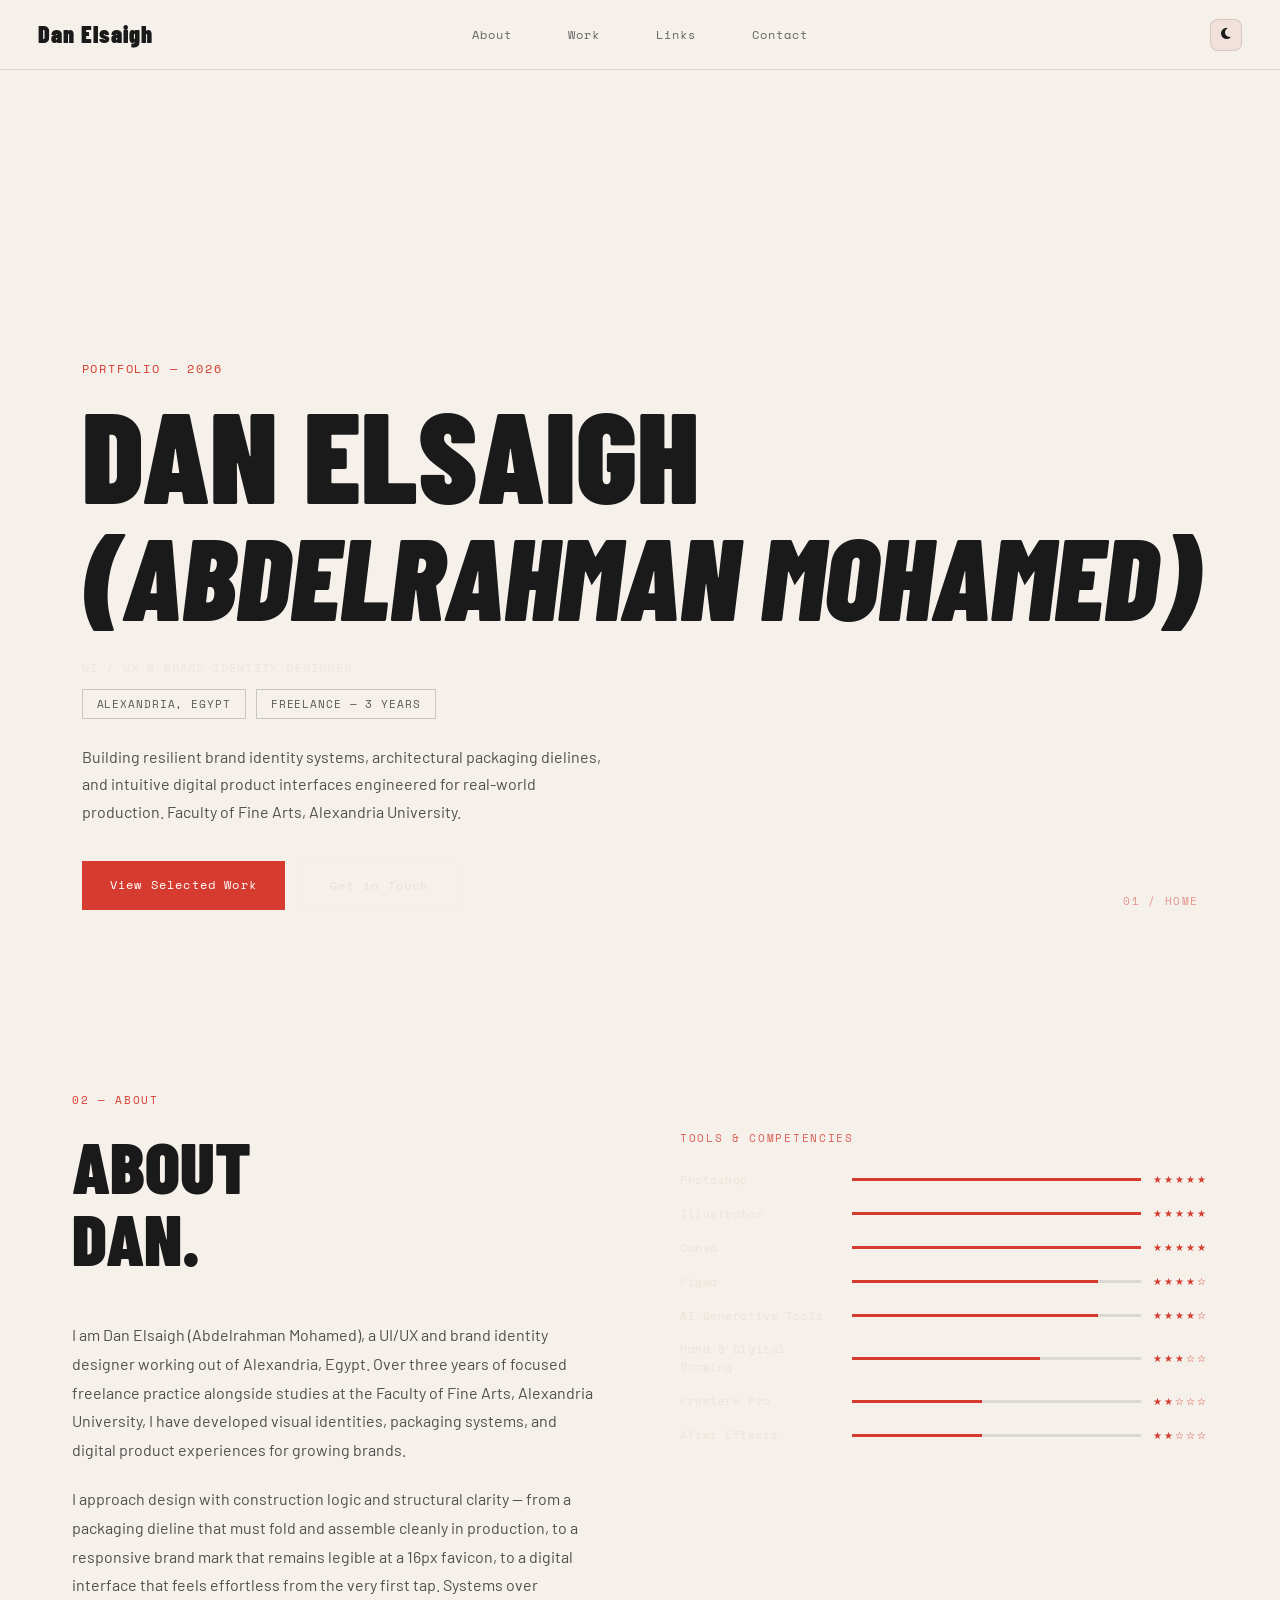
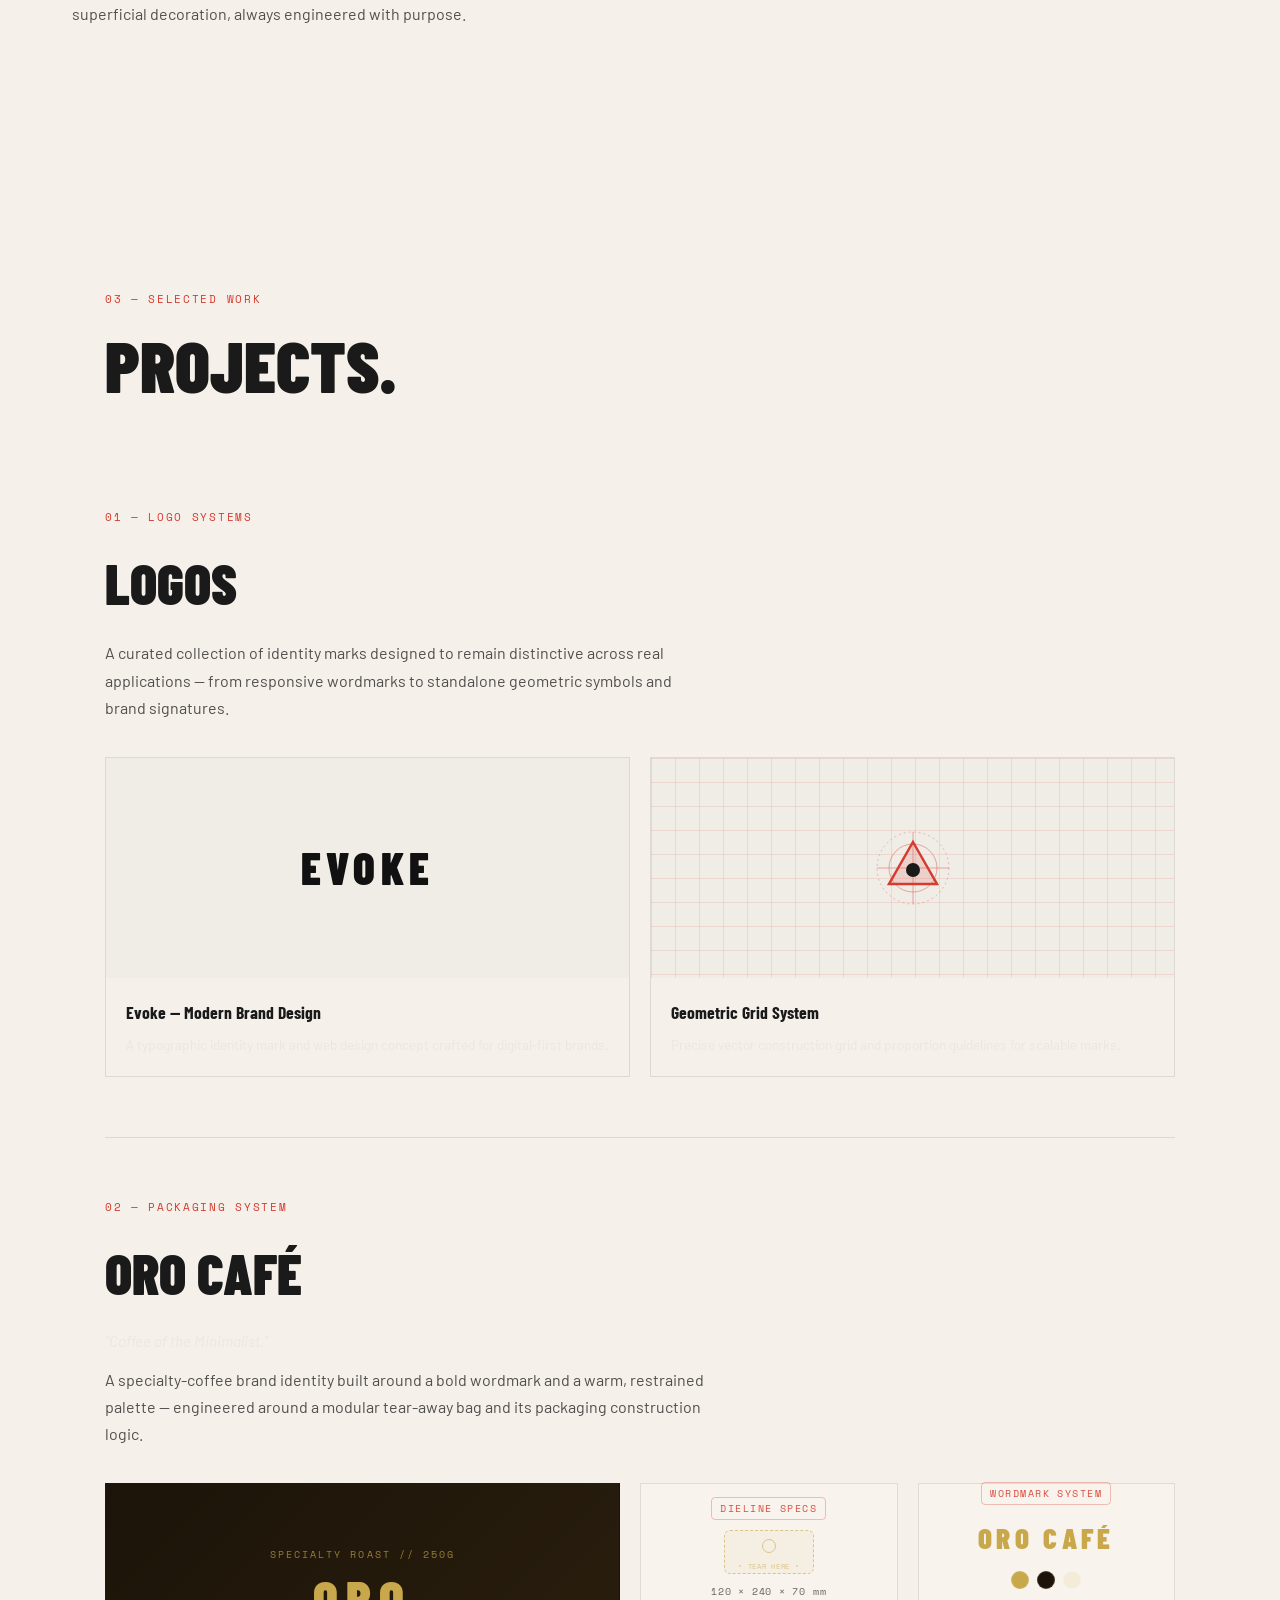
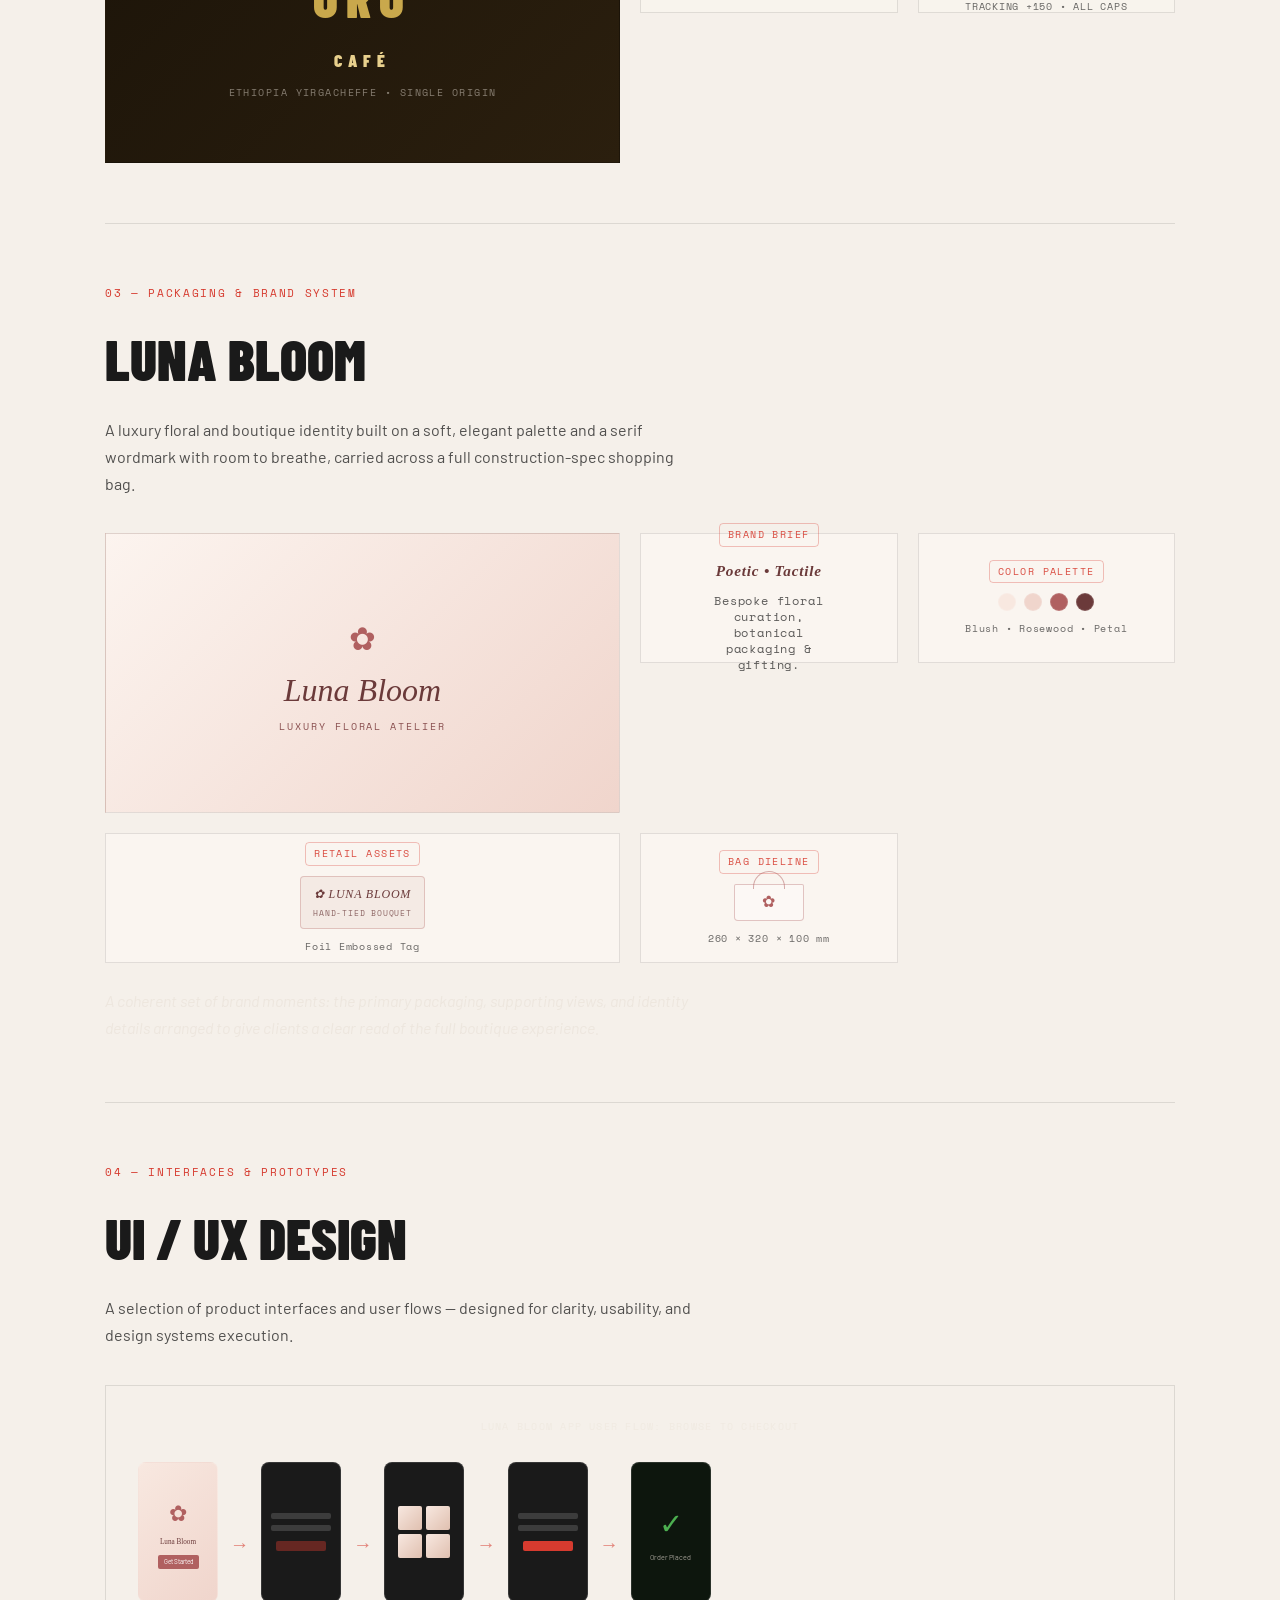
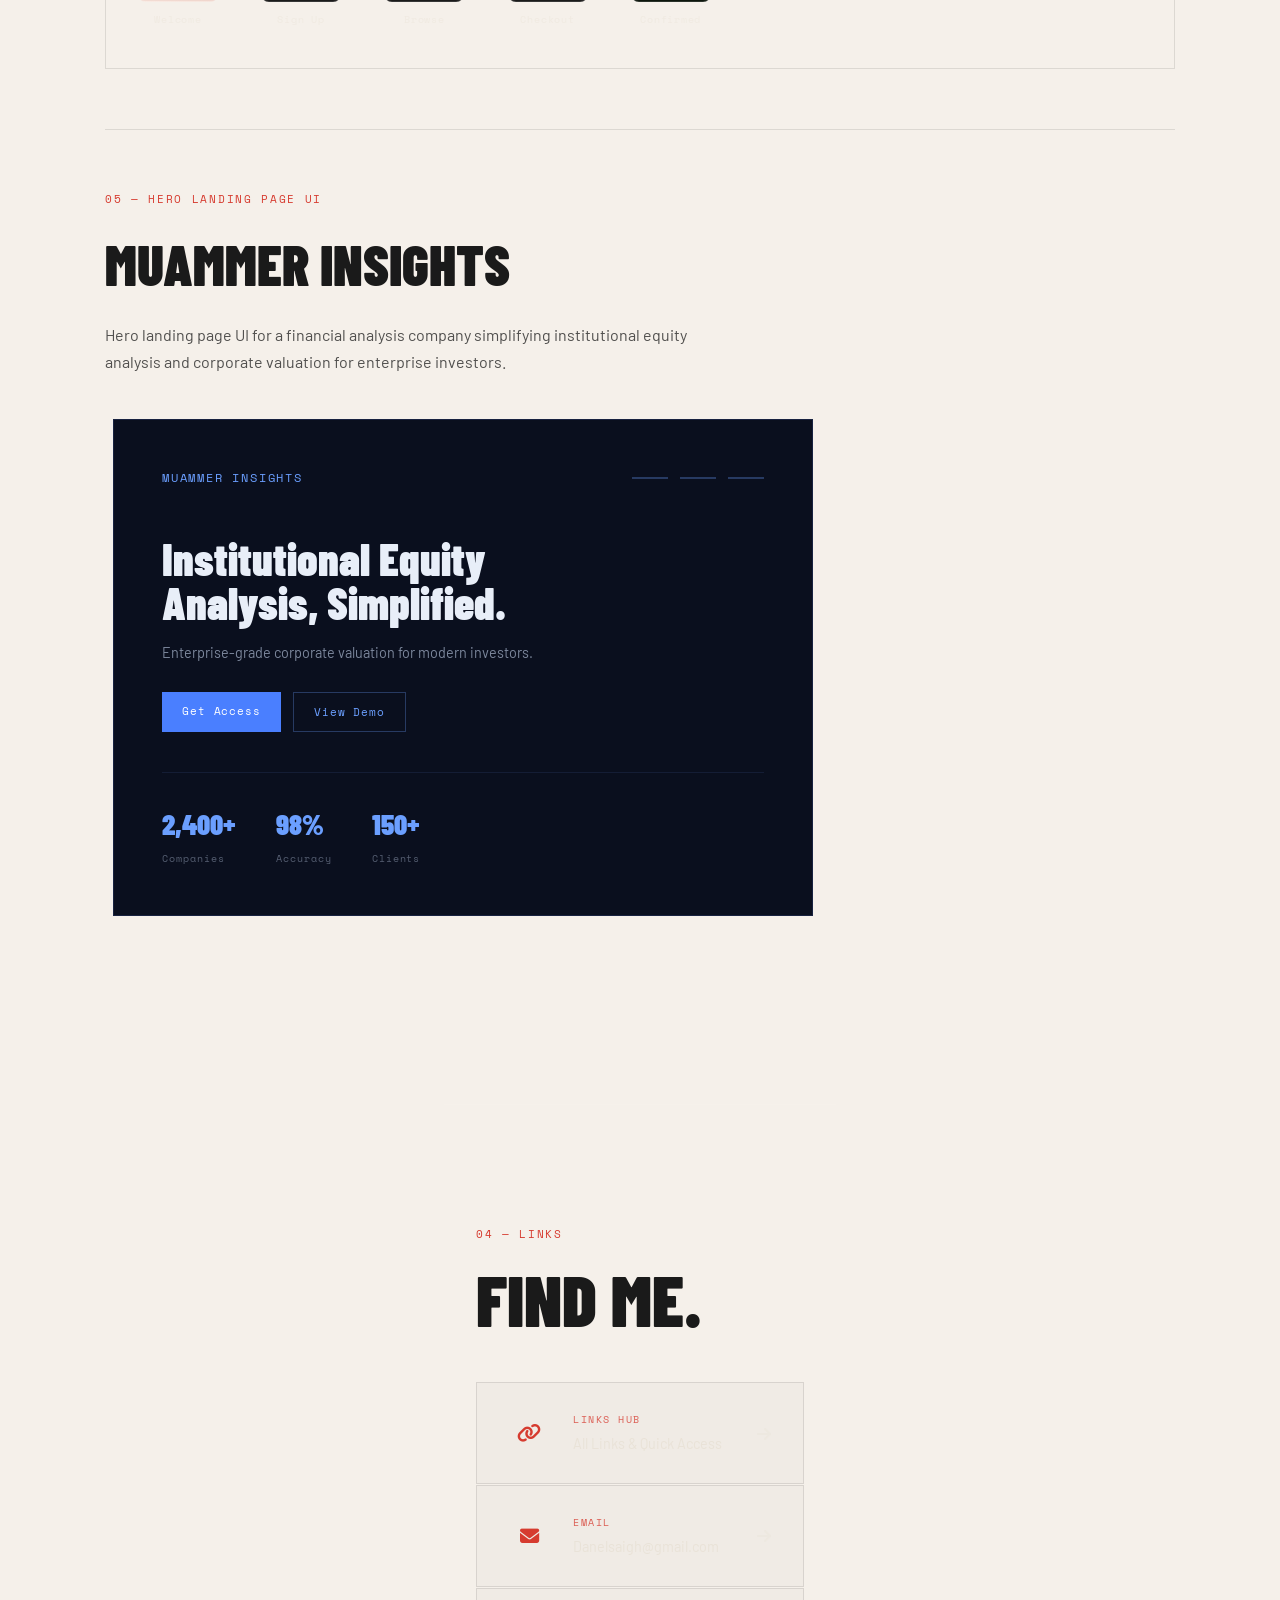
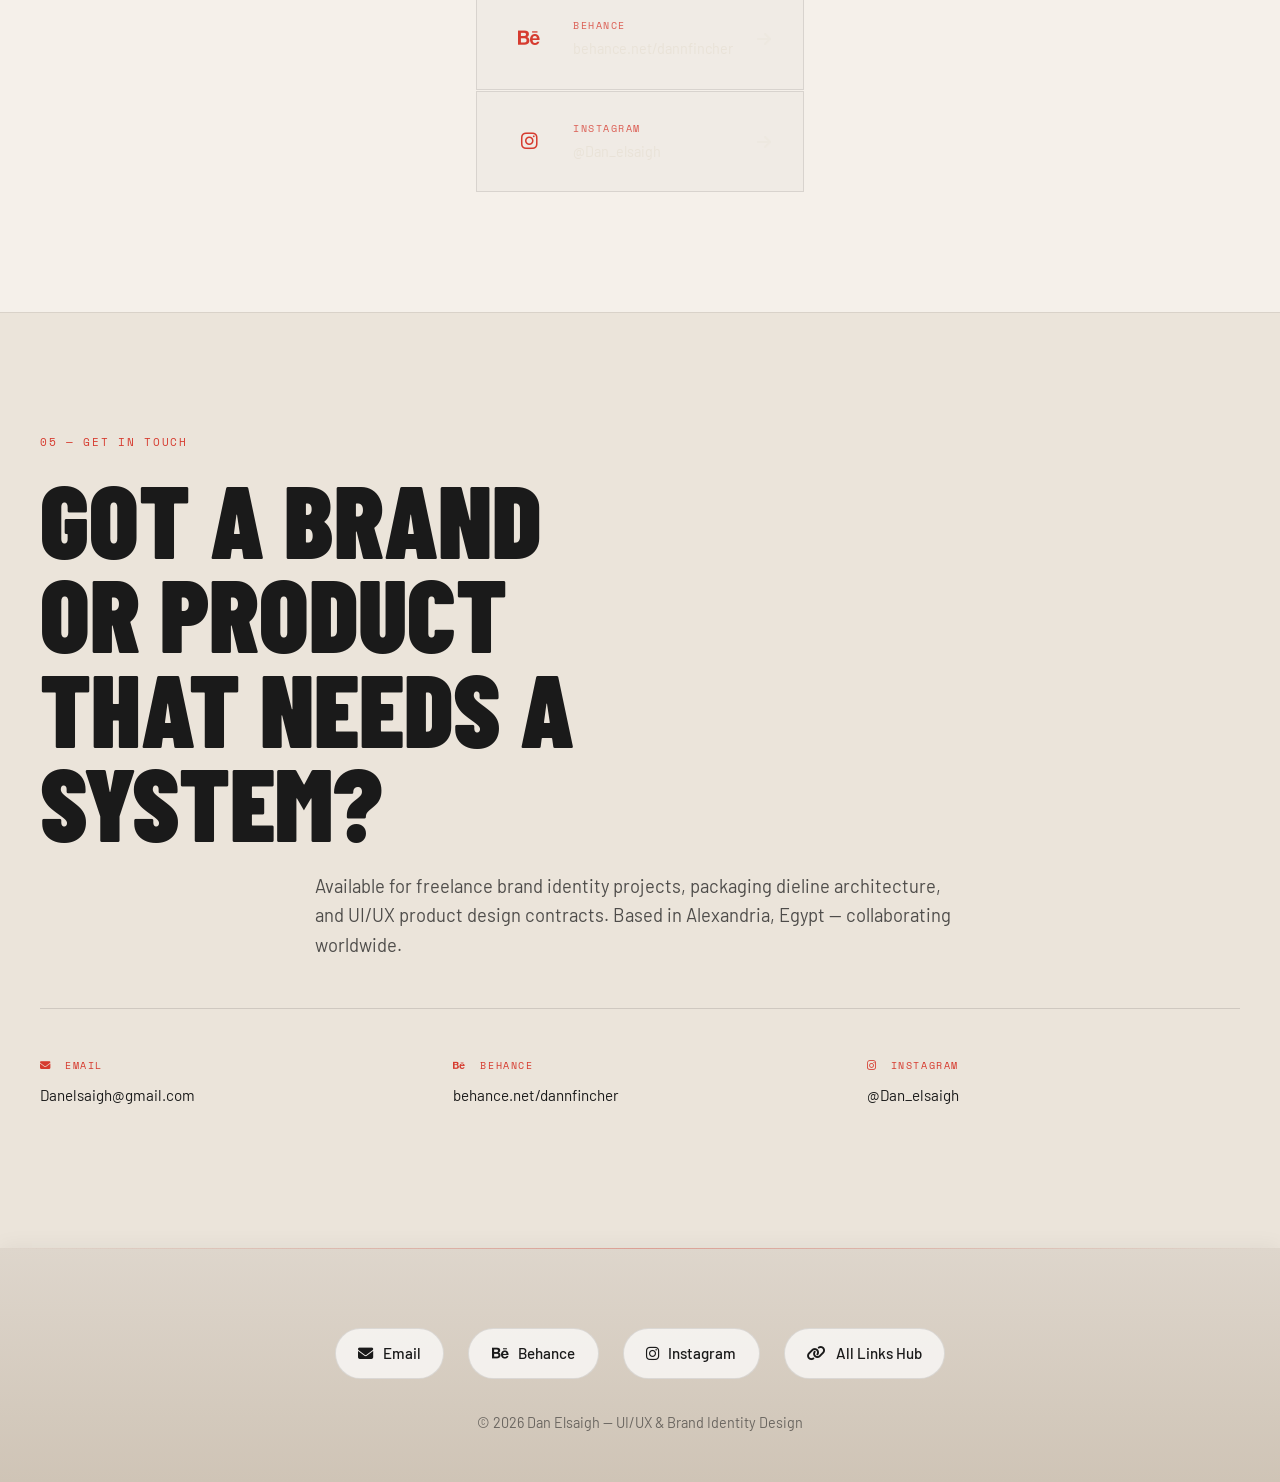
==== commit 98c6b45f: "Polished typography, copy, project dieline mockups, favicon, and responsive UI" ====
--- a/index.html
+++ b/index.html
@@ -3,23 +3,35 @@
 <head>
   <meta charset="UTF-8" />
   <meta name="viewport" content="width=device-width, initial-scale=1.0" />
-  <title>Dan Elsaigh — UI/UX & Brand Identity Designer</title>
-  <meta name="description" content="Dan Elsaigh (Abdelrahman moh.) — UI/UX & Brand Identity Designer based in Alexandria, Egypt." />
+  <title>Dan Elsaigh — UI/UX &amp; Brand Identity Designer</title>
+  <meta name="description" content="Dan Elsaigh (Abdelrahman Mohamed) — UI/UX &amp; Brand Identity Designer based in Alexandria, Egypt. Brand systems, packaging architecture, and digital interfaces." />
+  <link rel="icon" type="image/svg+xml" href="favicon.svg" />
+
+  <!-- Open Graph / Meta -->
+  <meta property="og:type" content="website" />
+  <meta property="og:title" content="Dan Elsaigh — UI/UX &amp; Brand Identity Designer" />
+  <meta property="og:description" content="Portfolio of Dan Elsaigh (Abdelrahman Mohamed) — Brand Systems, Packaging Dielines, and UI/UX Design." />
+  <meta property="og:url" content="https://danelsaigh.github.io/website/" />
+
+  <!-- Theme Script -->
   <script src="theme.js"></script>
+
+  <!-- Fonts & Icons -->
   <link rel="preconnect" href="https://fonts.googleapis.com" />
   <link rel="preconnect" href="https://fonts.gstatic.com" crossorigin />
-  <link href="https://fonts.googleapis.com/css2?family=Barlow+Condensed:ital,wght@0,700;0,900;1,900&family=Barlow:wght@400;500&family=Space+Mono:wght@400;700&display=swap" rel="stylesheet" />
+  <link href="https://fonts.googleapis.com/css2?family=Barlow+Condensed:ital,wght@0,700;0,900;1,900&family=Barlow:wght@400;500;600&family=Space+Mono:wght@400;700&family=Inter:wght@400;600;800&display=swap" rel="stylesheet" />
   <link rel="stylesheet" href="https://cdnjs.cloudflare.com/ajax/libs/font-awesome/6.5.1/css/all.min.css" />
   <link rel="stylesheet" href="style.css" />
 </head>
 <body>
 
+  <!-- FIXED HEADER -->
   <header>
     <div class="header-content">
       <div class="header-left">
         <a href="#home" class="site-name">Dan Elsaigh</a>
       </div>
-      <button class="hamburger" id="hamburger" aria-label="Open menu">
+      <button class="hamburger" id="hamburger" aria-label="Toggle navigation menu">
         <span></span><span></span><span></span>
       </button>
       <nav id="main-nav">
@@ -31,11 +43,11 @@
     </div>
   </header>
 
-  <!-- HERO -->
+  <!-- 01 — HERO -->
   <section id="home" class="hero">
     <div class="hero-content">
       <p class="hero-eyebrow">PORTFOLIO — 2026</p>
-      <h1 class="hero-title">DAN ELSAIGH<br /><em>(Abdelrahman moh.)</em></h1>
+      <h1 class="hero-title">DAN ELSAIGH<br /><em>(Abdelrahman Mohamed)</em></h1>
       <div class="hero-meta">
         <p class="hero-role">UI / UX &amp; BRAND IDENTITY DESIGNER</p>
         <div class="hero-tags">
@@ -43,98 +55,196 @@
           <span class="hero-tag">FREELANCE — 3 YEARS</span>
         </div>
       </div>
-      <p class="hero-desc">Building brand systems and interfaces that hold up under pressure — from packaging dielines to product screens. Faculty of Fine Arts, Alexandria University.</p>
+      <p class="hero-desc">Building resilient brand identity systems, architectural packaging dielines, and intuitive digital product interfaces engineered for real-world production. Faculty of Fine Arts, Alexandria University.</p>
       <div class="hero-actions">
-        <a href="#work" class="btn btn-primary">View Work</a>
+        <a href="#work" class="btn btn-primary">View Selected Work</a>
         <a href="#contact" class="btn btn-ghost">Get in Touch</a>
       </div>
     </div>
-    <div class="hero-index">INDEX / 01</div>
-  </section>
-
-  <!-- ABOUT -->
+    <div class="hero-index">01 / HOME</div>
+  </section>
+
+  <!-- 02 — ABOUT -->
   <section id="about" class="about">
     <div class="section-label"><span class="red">02 — ABOUT</span></div>
     <div class="about-grid">
       <div class="about-left">
         <h2 class="section-title">About<br />Dan.</h2>
-        <p class="about-bio">I'm Dan Elsaigh, a UI/UX and brand designer working out of Alexandria, Egypt, studying at the Faculty of Fine Arts, Alexandria University. For the past three years I've worked freelance across brand identity, packaging systems, and digital product design.</p>
-        <p class="about-bio">I like problems with a construction spec attached — a dieline that has to fold correctly, a logo that has to survive a 16px favicon, an interface that has to hold up past the first click. Systems over decoration, always with a point of view.</p>
+        <p class="about-bio">I am Dan Elsaigh (Abdelrahman Mohamed), a UI/UX and brand identity designer working out of Alexandria, Egypt. Over three years of focused freelance practice alongside studies at the Faculty of Fine Arts, Alexandria University, I have developed visual identities, packaging systems, and digital product experiences for growing brands.</p>
+        <p class="about-bio">I approach design with construction logic and structural clarity — from a packaging dieline that must fold and assemble cleanly in production, to a responsive brand mark that remains legible at a 16px favicon, to a digital interface that feels effortless from the very first tap. Systems over superficial decoration, always engineered with purpose.</p>
       </div>
       <div class="about-right">
-        <div class="skills-title">TOOLS &amp; SKILLS</div>
+        <div class="skills-title">TOOLS &amp; COMPETENCIES</div>
         <div class="skills-list">
           <div class="skill-item"><span class="skill-name">Photoshop</span><div class="skill-bar"><div class="skill-fill" style="--pct:100%"></div></div><span class="skill-stars">★★★★★</span></div>
           <div class="skill-item"><span class="skill-name">Illustrator</span><div class="skill-bar"><div class="skill-fill" style="--pct:100%"></div></div><span class="skill-stars">★★★★★</span></div>
           <div class="skill-item"><span class="skill-name">Canva</span><div class="skill-bar"><div class="skill-fill" style="--pct:100%"></div></div><span class="skill-stars">★★★★★</span></div>
-          <div class="skill-item"><span class="skill-name">Figma</span><div class="skill-bar"><div class="skill-fill" style="--pct:80%"></div></div><span class="skill-stars">★★★★☆</span></div>
-          <div class="skill-item"><span class="skill-name">AI Tools</span><div class="skill-bar"><div class="skill-fill" style="--pct:80%"></div></div><span class="skill-stars">★★★★☆</span></div>
-          <div class="skill-item"><span class="skill-name">Hand &amp; Digital Drawing</span><div class="skill-bar"><div class="skill-fill" style="--pct:60%"></div></div><span class="skill-stars">★★★☆☆</span></div>
-          <div class="skill-item"><span class="skill-name">Premiere Pro</span><div class="skill-bar"><div class="skill-fill" style="--pct:40%"></div></div><span class="skill-stars">★★☆☆☆</span></div>
-          <div class="skill-item"><span class="skill-name">After Effects</span><div class="skill-bar"><div class="skill-fill" style="--pct:40%"></div></div><span class="skill-stars">★★☆☆☆</span></div>
-        </div>
-      </div>
-    </div>
-  </section>
-
-  <!-- WORK -->
+          <div class="skill-item"><span class="skill-name">Figma</span><div class="skill-bar"><div class="skill-fill" style="--pct:85%"></div></div><span class="skill-stars">★★★★☆</span></div>
+          <div class="skill-item"><span class="skill-name">AI Generative Tools</span><div class="skill-bar"><div class="skill-fill" style="--pct:85%"></div></div><span class="skill-stars">★★★★☆</span></div>
+          <div class="skill-item"><span class="skill-name">Hand &amp; Digital Drawing</span><div class="skill-bar"><div class="skill-fill" style="--pct:65%"></div></div><span class="skill-stars">★★★☆☆</span></div>
+          <div class="skill-item"><span class="skill-name">Premiere Pro</span><div class="skill-bar"><div class="skill-fill" style="--pct:45%"></div></div><span class="skill-stars">★★☆☆☆</span></div>
+          <div class="skill-item"><span class="skill-name">After Effects</span><div class="skill-bar"><div class="skill-fill" style="--pct:45%"></div></div><span class="skill-stars">★★☆☆☆</span></div>
+        </div>
+      </div>
+    </div>
+  </section>
+
+  <!-- 03 — SELECTED WORK -->
   <section id="work" class="work">
     <div class="section-label"><span class="red">03 — SELECTED WORK</span></div>
     <h2 class="section-title">Projects.</h2>
 
-    <article class="project">
+    <!-- Project 1: Logo Systems -->
+    <article class="project" id="proj-logos">
       <div class="project-header">
         <span class="project-index red">01 — LOGO SYSTEMS</span>
         <h3 class="project-name">Logos</h3>
-        <p class="project-desc">A growing collection of identity marks designed to remain distinctive across real applications — from responsive wordmarks to standalone symbols and brand signatures.</p>
+        <p class="project-desc">A curated collection of identity marks designed to remain distinctive across real applications — from responsive wordmarks to standalone geometric symbols and brand signatures.</p>
       </div>
       <div class="project-grid two-col">
-        <div class="project-card"><div class="proj-img logo-bg"><span class="logo-demo-text">EVOKE</span></div><div class="proj-body"><h4>Evoke — Modern Brand Design</h4><p>A visual mark and web design concept crafted for modern digital-first brands.</p></div></div>
-        <div class="project-card"><div class="proj-img grid-bg"><div class="grid-overlay"></div></div><div class="proj-body"><h4>Logo Grid System</h4><p>Construction grid and proportion guide for scalable identity marks.</p></div></div>
+        <div class="project-card">
+          <div class="proj-img logo-bg">
+            <span class="logo-demo-text">EVOKE</span>
+          </div>
+          <div class="proj-body">
+            <h4>Evoke — Modern Brand Design</h4>
+            <p>A typographic identity mark and web design concept crafted for digital-first brands.</p>
+          </div>
+        </div>
+        <div class="project-card">
+          <div class="proj-img grid-bg">
+            <div class="grid-overlay"></div>
+            <div class="grid-mark">
+              <svg width="84" height="84" viewBox="0 0 84 84" fill="none">
+                <circle cx="42" cy="42" r="36" stroke="rgba(214,59,47,0.3)" stroke-width="1" stroke-dasharray="2 3"/>
+                <circle cx="42" cy="42" r="24" stroke="rgba(214,59,47,0.4)" stroke-width="1"/>
+                <line x1="6" y1="42" x2="78" y2="42" stroke="rgba(214,59,47,0.4)" stroke-width="1"/>
+                <line x1="42" y1="6" x2="42" y2="78" stroke="rgba(214,59,47,0.4)" stroke-width="1"/>
+                <polygon points="42,16 66,58 18,58" stroke="#d63b2f" stroke-width="2.5" fill="rgba(214,59,47,0.15)"/>
+                <circle cx="42" cy="44" r="7" fill="#e8e0d5"/>
+              </svg>
+            </div>
+          </div>
+          <div class="proj-body">
+            <h4>Geometric Grid System</h4>
+            <p>Precise vector construction grid and proportion guidelines for scalable marks.</p>
+          </div>
+        </div>
       </div>
     </article>
 
     <div class="project-divider"></div>
 
-    <article class="project">
+    <!-- Project 2: Oro Café -->
+    <article class="project" id="proj-oro">
       <div class="project-header">
         <span class="project-index red">02 — PACKAGING SYSTEM</span>
         <h3 class="project-name">Oro Café</h3>
         <p class="project-tagline">"Coffee of the Minimalist."</p>
-        <p class="project-desc">A specialty-coffee identity built around a bold wordmark and a warm, restrained palette — engineered around a modular tear-away bag and its construction logic.</p>
+        <p class="project-desc">A specialty-coffee brand identity built around a bold wordmark and a warm, restrained palette — engineered around a modular tear-away bag and its packaging construction logic.</p>
       </div>
       <div class="project-grid three-col">
-        <div class="proj-img-big oro-bg"><div class="oro-text">ORO<br/><span>CAFÉ</span></div></div>
-        <div class="proj-img-sm oro-2"><span>TEAR-AWAY<br/>BAG DIELINE</span></div>
-        <div class="proj-img-sm oro-3"><span>WORDMARK<br/>SYSTEM</span></div>
+        <div class="proj-img-big oro-bg">
+          <div class="oro-brand-wrapper">
+            <div class="oro-badge">SPECIALTY ROAST // 250G</div>
+            <div class="oro-text">ORO<br/><span>CAFÉ</span></div>
+            <div class="oro-sub">ETHIOPIA YIRGACHEFFE &bull; SINGLE ORIGIN</div>
+          </div>
+        </div>
+        <div class="proj-img-sm oro-2">
+          <div class="dieline-mock">
+            <span class="dieline-tag">DIELINE SPECS</span>
+            <div class="dieline-box">
+              <span class="fold-line"></span>
+              <span class="valve-circle"></span>
+              <span class="tear-notch">&bull; TEAR HERE &bull;</span>
+            </div>
+            <span class="dieline-dim">120 &times; 240 &times; 70 mm</span>
+          </div>
+        </div>
+        <div class="proj-img-sm oro-3">
+          <div class="specimen-mock">
+            <span class="dieline-tag">WORDMARK SYSTEM</span>
+            <div class="specimen-letters">ORO CAFÉ</div>
+            <div class="specimen-palette">
+              <span style="background:#c9a84c" title="Gold #C9A84C"></span>
+              <span style="background:#1c1409" title="Espresso #1C1409"></span>
+              <span style="background:#f4ebd9" title="Crema #F4EBD9"></span>
+            </div>
+            <span class="specimen-meta">TRACKING +150 &bull; ALL CAPS</span>
+          </div>
+        </div>
       </div>
     </article>
 
     <div class="project-divider"></div>
 
-    <article class="project">
+    <!-- Project 3: Luna Bloom -->
+    <article class="project" id="proj-luna">
       <div class="project-header">
         <span class="project-index red">03 — PACKAGING &amp; BRAND SYSTEM</span>
         <h3 class="project-name">Luna Bloom</h3>
         <p class="project-desc">A luxury floral and boutique identity built on a soft, elegant palette and a serif wordmark with room to breathe, carried across a full construction-spec shopping bag.</p>
       </div>
       <div class="project-grid four-col">
-        <div class="proj-img-big luna-bg"><div class="luna-text">✿<br/>Luna Bloom</div></div>
-        <div class="proj-img-sm luna-2"><span>MINDSET<br/>&amp; BRIEF</span></div>
-        <div class="proj-img-sm luna-3"><span>TYPOGRAPHY<br/>&amp; COLORS</span></div>
-        <div class="proj-img-sm luna-4"><span>APPLICATION<br/>WORKFLOW</span></div>
-        <div class="proj-img-sm luna-5"><span>BAG DIELINE<br/>SPECS</span></div>
+        <div class="proj-img-big luna-bg">
+          <div class="luna-wrapper">
+            <div class="luna-emblem">✿</div>
+            <div class="luna-text">Luna Bloom</div>
+            <div class="luna-sub">LUXURY FLORAL ATELIER</div>
+          </div>
+        </div>
+        <div class="proj-img-sm luna-2">
+          <div class="luna-card-inner">
+            <span class="luna-pill">BRAND BRIEF</span>
+            <h4>Poetic &bull; Tactile</h4>
+            <p>Bespoke floral curation, botanical packaging &amp; gifting.</p>
+          </div>
+        </div>
+        <div class="proj-img-sm luna-3">
+          <div class="luna-card-inner">
+            <span class="luna-pill">COLOR PALETTE</span>
+            <div class="luna-swatches">
+              <span style="background:#f8e8e0"></span>
+              <span style="background:#f0d5cc"></span>
+              <span style="background:#b06060"></span>
+              <span style="background:#6b3a3a"></span>
+            </div>
+            <span class="luna-spec">Blush &bull; Rosewood &bull; Petal</span>
+          </div>
+        </div>
+        <div class="proj-img-sm luna-4">
+          <div class="luna-card-inner">
+            <span class="luna-pill">RETAIL ASSETS</span>
+            <div class="luna-ribbon-tag">
+              <span>✿ LUNA BLOOM</span>
+              <small>HAND-TIED BOUQUET</small>
+            </div>
+            <span class="luna-spec">Foil Embossed Tag</span>
+          </div>
+        </div>
+        <div class="proj-img-sm luna-5">
+          <div class="luna-card-inner">
+            <span class="luna-pill">BAG DIELINE</span>
+            <div class="luna-bag-mock">
+              <div class="bag-handle"></div>
+              <div class="bag-body"><span>✿</span></div>
+            </div>
+            <span class="luna-spec">260 &times; 320 &times; 100 mm</span>
+          </div>
+        </div>
       </div>
       <p class="project-note">A coherent set of brand moments: the primary packaging, supporting views, and identity details arranged to give clients a clear read of the full boutique experience.</p>
     </article>
 
     <div class="project-divider"></div>
 
-    <article class="project">
+    <!-- Project 4: UI / UX Design -->
+    <article class="project" id="proj-uiux">
       <div class="project-header">
         <span class="project-index red">04 — INTERFACES &amp; PROTOTYPES</span>
         <h3 class="project-name">UI / UX Design</h3>
-        <p class="project-desc">A selection of product interfaces and user flows — designed for real usability, linked to Behance and Figma prototypes for client review.</p>
+        <p class="project-desc">A selection of product interfaces and user flows — designed for clarity, usability, and design systems execution.</p>
       </div>
       <div class="uiux-flow">
         <div class="flow-label">LUNA BLOOM APP USER FLOW: BROWSE TO CHECKOUT</div>
@@ -154,7 +264,8 @@
 
     <div class="project-divider"></div>
 
-    <article class="project">
+    <!-- Project 5: Muammer Insights -->
+    <article class="project" id="proj-muammer">
       <div class="project-header">
         <span class="project-index red">05 — HERO LANDING PAGE UI</span>
         <h3 class="project-name">Muammer Insights</h3>
@@ -172,7 +283,7 @@
     </article>
   </section>
 
-  <!-- LINKS -->
+  <!-- 04 — LINKS -->
   <section id="links" class="links-section">
     <div class="section-label"><span class="red">04 — LINKS</span></div>
     <h2 class="section-title">Find Me.</h2>
@@ -200,18 +311,29 @@
     </div>
   </section>
 
-  <!-- CONTACT -->
+  <!-- 05 — CONTACT -->
   <section id="contact" class="contact">
-    <div class="section-label"><span class="red">INDEX / GET IN TOUCH</span></div>
+    <div class="section-label"><span class="red">05 — GET IN TOUCH</span></div>
     <h2 class="contact-heading">Got a brand<br />or product<br />that needs a<br />system?</h2>
+    <p class="contact-sub">Available for freelance brand identity projects, packaging dieline architecture, and UI/UX product design contracts. Based in Alexandria, Egypt — collaborating worldwide.</p>
     <div class="contact-divider"></div>
     <div class="contact-row">
-      <div class="contact-col"><p class="contact-label">EMAIL</p><a href="mailto:Danelsaigh@gmail.com">Danelsaigh@gmail.com</a></div>
-      <div class="contact-col"><p class="contact-label">BEHANCE</p><a href="https://www.behance.net/dannfincher" target="_blank" rel="noopener">www.behance.net/dannfincher</a></div>
-      <div class="contact-col"><p class="contact-label">INSTAGRAM</p><a href="https://instagram.com/Dan_elsaigh" target="_blank" rel="noopener">@Dan_elsaigh</a></div>
-    </div>
-  </section>
-
+      <div class="contact-col">
+        <p class="contact-label"><i class="fa-solid fa-envelope"></i> EMAIL</p>
+        <a href="mailto:Danelsaigh@gmail.com">Danelsaigh@gmail.com</a>
+      </div>
+      <div class="contact-col">
+        <p class="contact-label"><i class="fa-brands fa-behance"></i> BEHANCE</p>
+        <a href="https://www.behance.net/dannfincher" target="_blank" rel="noopener">behance.net/dannfincher</a>
+      </div>
+      <div class="contact-col">
+        <p class="contact-label"><i class="fa-brands fa-instagram"></i> INSTAGRAM</p>
+        <a href="https://instagram.com/Dan_elsaigh" target="_blank" rel="noopener">@Dan_elsaigh</a>
+      </div>
+    </div>
+  </section>
+
+  <!-- FOOTER -->
   <footer>
     <div class="footer-links">
       <a href="mailto:Danelsaigh@gmail.com">
@@ -224,7 +346,7 @@
         <i class="fa-brands fa-instagram"></i> Instagram
       </a>
       <a href="links.html">
-        <i class="fa-solid fa-link"></i> All Links
+        <i class="fa-solid fa-link"></i> All Links Hub
       </a>
     </div>
     <div class="footer-copyright">
@@ -235,4 +357,3 @@
   <script src="script.js"></script>
 </body>
 </html>
-
--- a/style.css
+++ b/style.css
@@ -43,6 +43,11 @@
 ul { list-style: none; }
 .red { color: #d63b2f; }
 
+/* Scroll offset for fixed header */
+section[id], article[id] {
+  scroll-margin-top: 85px;
+}
+
 
 /* ===== HEADER ===== */
 header {
@@ -237,25 +242,78 @@
 .proj-body p { font-size: 0.85rem; color: rgba(232,224,213,0.6); line-height: 1.6; }
 
 /* Logo bg */
-.logo-bg { background: #f0ece6; }
-.logo-demo-text { font-family: 'Barlow Condensed', sans-serif; font-size: 2.5rem; font-weight: 900; color: #111; letter-spacing: 0.05em; }
-.grid-bg { background: #1a1a1a; position: relative; overflow: hidden; }
-.grid-overlay { position: absolute; inset: 0; background-image: linear-gradient(rgba(214,59,47,0.1) 1px,transparent 1px),linear-gradient(90deg,rgba(214,59,47,0.1) 1px,transparent 1px); background-size: 20px 20px; }
+.logo-bg { background: #f0ece6; display: flex; align-items: center; justify-content: center; }
+.logo-demo-text { font-family: 'Barlow Condensed', sans-serif; font-size: 2.8rem; font-weight: 900; color: #111; letter-spacing: 0.12em; }
+.grid-bg { background: #121316; position: relative; overflow: hidden; display: flex; align-items: center; justify-content: center; }
+.grid-overlay { position: absolute; inset: 0; background-image: linear-gradient(rgba(214,59,47,0.12) 1px,transparent 1px),linear-gradient(90deg,rgba(214,59,47,0.12) 1px,transparent 1px); background-size: 24px 24px; }
+.grid-mark { position: relative; z-index: 2; display: flex; align-items: center; justify-content: center; }
 
 /* Oro */
-.oro-bg { background: #1c1409; }
-.oro-text { font-family: 'Barlow Condensed', sans-serif; font-size: 2.8rem; font-weight: 900; color: #c9a84c; text-align: center; letter-spacing: 0.15em; }
-.oro-text span { font-size: 1rem; letter-spacing: 0.3em; }
-.oro-2 { background: #140f05; }
-.oro-3 { background: #0e0b04; }
+.oro-bg { background: linear-gradient(135deg, #1c1409 0%, #2b1f0e 100%); display: flex; align-items: center; justify-content: center; padding: 24px; }
+.oro-brand-wrapper { text-align: center; }
+.oro-badge { font-family: 'Space Mono', monospace; font-size: 0.65rem; letter-spacing: 0.2em; color: rgba(201,168,76,0.7); margin-bottom: 12px; }
+.oro-text { font-family: 'Barlow Condensed', sans-serif; font-size: 3.2rem; font-weight: 900; color: #c9a84c; text-align: center; letter-spacing: 0.15em; line-height: 0.95; }
+.oro-text span { font-size: 1.1rem; letter-spacing: 0.35em; color: #e8d08d; }
+.oro-sub { font-family: 'Space Mono', monospace; font-size: 0.6rem; letter-spacing: 0.15em; color: rgba(232,224,213,0.5); margin-top: 14px; }
+.oro-2 { background: #140f05; display: flex; align-items: center; justify-content: center; padding: 18px; }
+.oro-3 { background: #0e0b04; display: flex; align-items: center; justify-content: center; padding: 18px; }
+
+/* Dieline & Spec Mockups */
+.dieline-mock, .specimen-mock, .luna-card-inner {
+  display: flex; flex-direction: column; align-items: center; justify-content: center;
+  text-align: center; width: 100%; height: 100%; gap: 10px;
+}
+.dieline-tag, .luna-pill {
+  font-family: 'Space Mono', monospace; font-size: 0.6rem; letter-spacing: 0.15em;
+  color: rgba(214,59,47,0.9); padding: 3px 8px; border: 1px solid rgba(214,59,47,0.3); border-radius: 4px;
+}
+.dieline-box {
+  width: 90px; height: 110px; border: 1px dashed rgba(201,168,76,0.4);
+  border-radius: 6px; position: relative; display: flex; flex-direction: column;
+  align-items: center; justify-content: center; gap: 8px; background: rgba(201,168,76,0.03);
+}
+.valve-circle { width: 14px; height: 14px; border: 1px solid rgba(201,168,76,0.6); border-radius: 50%; }
+.tear-notch { font-family: 'Space Mono', monospace; font-size: 0.45rem; letter-spacing: 0.1em; color: rgba(201,168,76,0.6); }
+.dieline-dim, .specimen-meta, .luna-spec {
+  font-family: 'Space Mono', monospace; font-size: 0.6rem; letter-spacing: 0.08em; color: rgba(232,224,213,0.45);
+}
+.specimen-letters {
+  font-family: 'Barlow Condensed', sans-serif; font-size: 1.8rem; font-weight: 900;
+  color: #c9a84c; letter-spacing: 0.15em;
+}
+.specimen-palette, .luna-swatches { display: flex; gap: 8px; justify-content: center; }
+.specimen-palette span, .luna-swatches span {
+  width: 18px; height: 18px; border-radius: 50%; border: 1px solid rgba(255,255,255,0.15);
+}
 
 /* Luna */
-.luna-bg { background: linear-gradient(135deg,#f8e8e0 0%,#f0d5cc 100%); }
-.luna-text { font-family: 'Georgia', serif; color: #6b3a3a; font-size: 1.3rem; text-align: center; line-height: 1.4; }
-.luna-2 { background: #1a1215; }
-.luna-3 { background: #15101a; }
-.luna-4 { background: #0f1215; }
-.luna-5 { background: #121515; }
+.luna-bg { background: linear-gradient(135deg,#fcf4ef 0%,#f0d5cc 100%); display: flex; align-items: center; justify-content: center; padding: 24px; }
+.luna-wrapper { text-align: center; }
+.luna-emblem { font-size: 2rem; color: #b06060; margin-bottom: 8px; }
+.luna-text { font-family: 'Georgia', serif; color: #6b3a3a; font-size: 2rem; text-align: center; line-height: 1.2; font-style: italic; }
+.luna-sub { font-family: 'Space Mono', monospace; font-size: 0.6rem; letter-spacing: 0.2em; color: #8a5050; margin-top: 10px; }
+.luna-2 { background: #1a1215; padding: 16px; }
+.luna-3 { background: #15101a; padding: 16px; }
+.luna-4 { background: #0f1215; padding: 16px; }
+.luna-5 { background: #121515; padding: 16px; }
+.luna-card-inner h4 { font-family: 'Georgia', serif; font-size: 0.95rem; color: #f0d5cc; font-style: italic; margin-top: 2px; }
+.luna-card-inner p { font-size: 0.72rem; color: rgba(232,224,213,0.55); line-height: 1.4; max-width: 140px; }
+.luna-ribbon-tag {
+  background: #25161c; border: 1px solid rgba(240,213,204,0.25); border-radius: 4px;
+  padding: 8px 12px; display: flex; flex-direction: column; gap: 3px; align-items: center;
+}
+.luna-ribbon-tag span { font-family: 'Georgia', serif; font-size: 0.75rem; color: #f0d5cc; font-style: italic; }
+.luna-ribbon-tag small { font-family: 'Space Mono', monospace; font-size: 0.5rem; letter-spacing: 0.1em; color: rgba(240,213,204,0.5); }
+.luna-bag-mock {
+  width: 70px; height: 90px; border: 1px solid rgba(240,213,204,0.3); border-radius: 2px 2px 4px 4px;
+  position: relative; display: flex; align-items: center; justify-content: center; background: rgba(240,213,204,0.04);
+}
+.bag-handle {
+  width: 32px; height: 18px; border: 1.5px solid rgba(240,213,204,0.4); border-bottom: none;
+  border-radius: 16px 16px 0 0; position: absolute; top: -14px;
+}
+.bag-body span { font-size: 1rem; color: #b06060; }
+
 
 /* UI/UX Flow */
 .uiux-flow { border: 1px solid rgba(255,255,255,0.08); padding: 32px; }
@@ -333,6 +391,15 @@
   text-transform: uppercase; color: #e8e0d5;
   margin-bottom: 60px;
 }
+.contact-sub {
+  font-size: 1.15rem;
+  color: var(--text-secondary);
+  max-width: 650px;
+  margin-top: -36px;
+  margin-bottom: 48px;
+  line-height: 1.6;
+}
+.contact-label i { margin-right: 6px; color: var(--accent); }
 .contact-divider { border: none; border-top: 1px solid rgba(255,255,255,0.1); margin-bottom: 48px; }
 .contact-row { display: grid; grid-template-columns: 1fr 1fr 1fr; gap: 40px; margin-bottom: 80px; }
 .contact-label { font-family: 'Space Mono', monospace; font-size: 0.65rem; letter-spacing: 0.15em; color: rgba(214,59,47,0.8); margin-bottom: 8px; }
@@ -440,10 +507,63 @@
 [data-theme="light"] .muammer-card { background: #0a0f1e; }
 [data-theme="light"] .proj-img-sm { border-color: rgba(0,0,0,0.1); }
 [data-theme="light"] .proj-img-big { border-color: rgba(0,0,0,0.1); }
-[data-theme="light"] .contact-col a { color: rgba(26,26,26,0.8); }
-[data-theme="light"] .contact-divider { border-color: rgba(0,0,0,0.15); }
-[data-theme="light"] .flow-label { color: rgba(26,26,26,0.4); }
-[data-theme="light"] .flow-arrow { color: rgba(214,59,47,0.5); }
-[data-theme="light"] .screen-body { background: #f0f0f0; border-color: rgba(0,0,0,0.15); }
-[data-theme="light"] .links-section .link-platform { color: rgba(214,59,47,0.8); }
-
+[data-theme="light"] .contact {
+  background: #ebe4da;
+  border-top: 1px solid rgba(0, 0, 0, 0.08);
+}
+[data-theme="light"] .contact-heading {
+  color: #1a1a1a;
+}
+[data-theme="light"] .contact-sub {
+  color: rgba(26, 26, 26, 0.75);
+}
+[data-theme="light"] .contact-divider {
+  border-top: 1px solid rgba(0, 0, 0, 0.12);
+}
+[data-theme="light"] .contact-label {
+  color: #d63b2f;
+}
+[data-theme="light"] .contact-col a {
+  color: #1a1a1a;
+}
+[data-theme="light"] .contact-col a:hover {
+  color: #d63b2f;
+}
+
+/* Light mode for visual mockups */
+[data-theme="light"] .grid-bg { background: #f0ece6; }
+[data-theme="light"] .grid-mark svg circle[fill] { fill: #1a1a1a; }
+[data-theme="light"] .oro-2, [data-theme="light"] .oro-3 { background: #f8f4ed; }
+[data-theme="light"] .dieline-box { background: rgba(201,168,76,0.06); border-color: rgba(201,168,76,0.6); }
+[data-theme="light"] .dieline-dim, [data-theme="light"] .specimen-meta, [data-theme="light"] .luna-spec { color: rgba(26,26,26,0.65); }
+[data-theme="light"] .luna-2, [data-theme="light"] .luna-3, [data-theme="light"] .luna-4, [data-theme="light"] .luna-5 { background: #faf5f0; }
+[data-theme="light"] .luna-card-inner h4 { color: #6b3a3a; }
+[data-theme="light"] .luna-card-inner p { color: rgba(26,26,26,0.7); }
+[data-theme="light"] .luna-ribbon-tag { background: #f4eae4; border-color: rgba(176,96,96,0.3); }
+[data-theme="light"] .luna-ribbon-tag span { color: #6b3a3a; }
+[data-theme="light"] .luna-ribbon-tag small { color: rgba(107,58,58,0.75); }
+[data-theme="light"] .luna-bag-mock { background: #fcf8f5; border-color: rgba(176,96,96,0.35); }
+[data-theme="light"] .bag-handle { border-color: rgba(176,96,96,0.5); }
+
+[data-theme="light"] footer {
+  background: linear-gradient(to bottom, #ded6cc, #cfc4b6);
+  color: #1a1a1a;
+  box-shadow: 0 -2px 20px rgba(0, 0, 0, 0.05);
+}
+[data-theme="light"] footer::before {
+  background: linear-gradient(90deg, transparent, rgba(214, 59, 47, 0.35), transparent);
+}
+[data-theme="light"] .footer-links a {
+  color: #1a1a1a;
+  background: rgba(255, 255, 255, 0.7);
+  border: 1px solid rgba(0, 0, 0, 0.1);
+}
+[data-theme="light"] .footer-links a:hover {
+  color: #ffffff;
+  border-color: rgba(214, 59, 47, 0.5);
+}
+[data-theme="light"] .footer-copyright {
+  color: rgba(26, 26, 26, 0.7);
+}
+
+
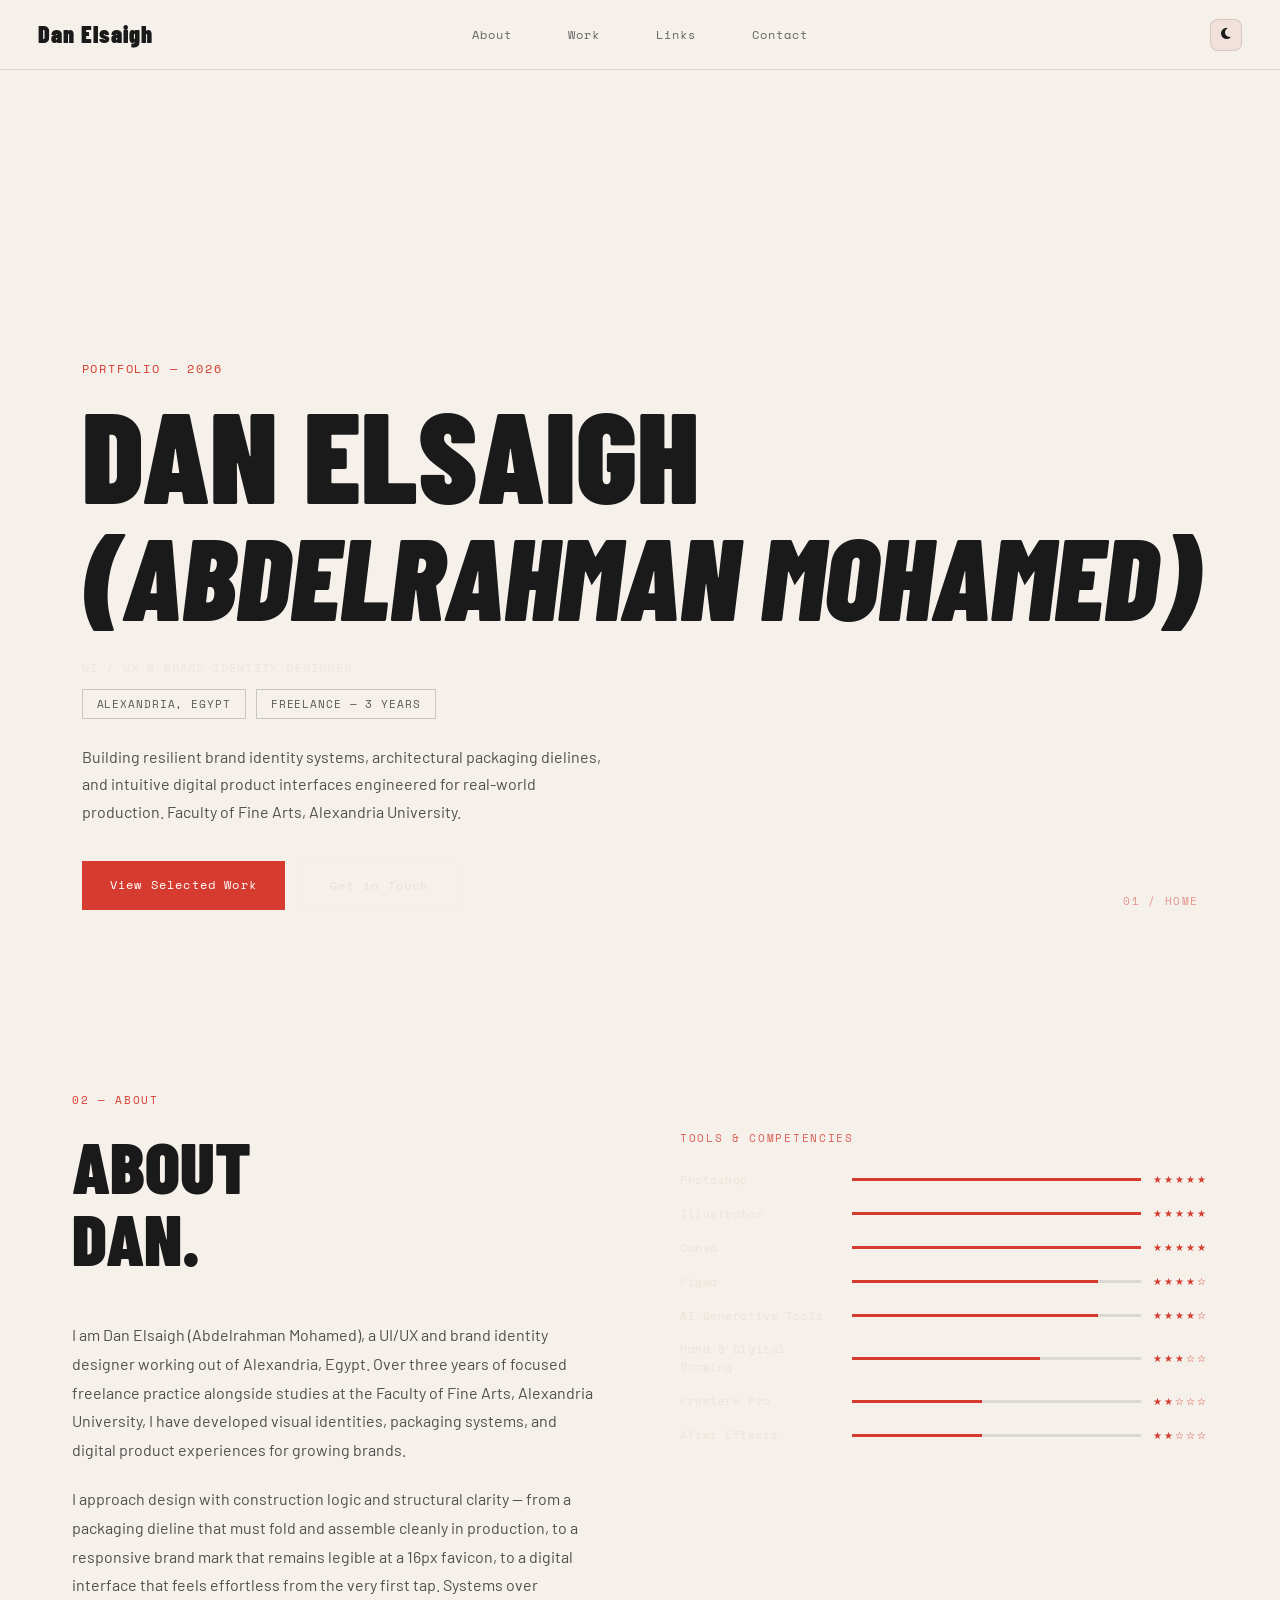
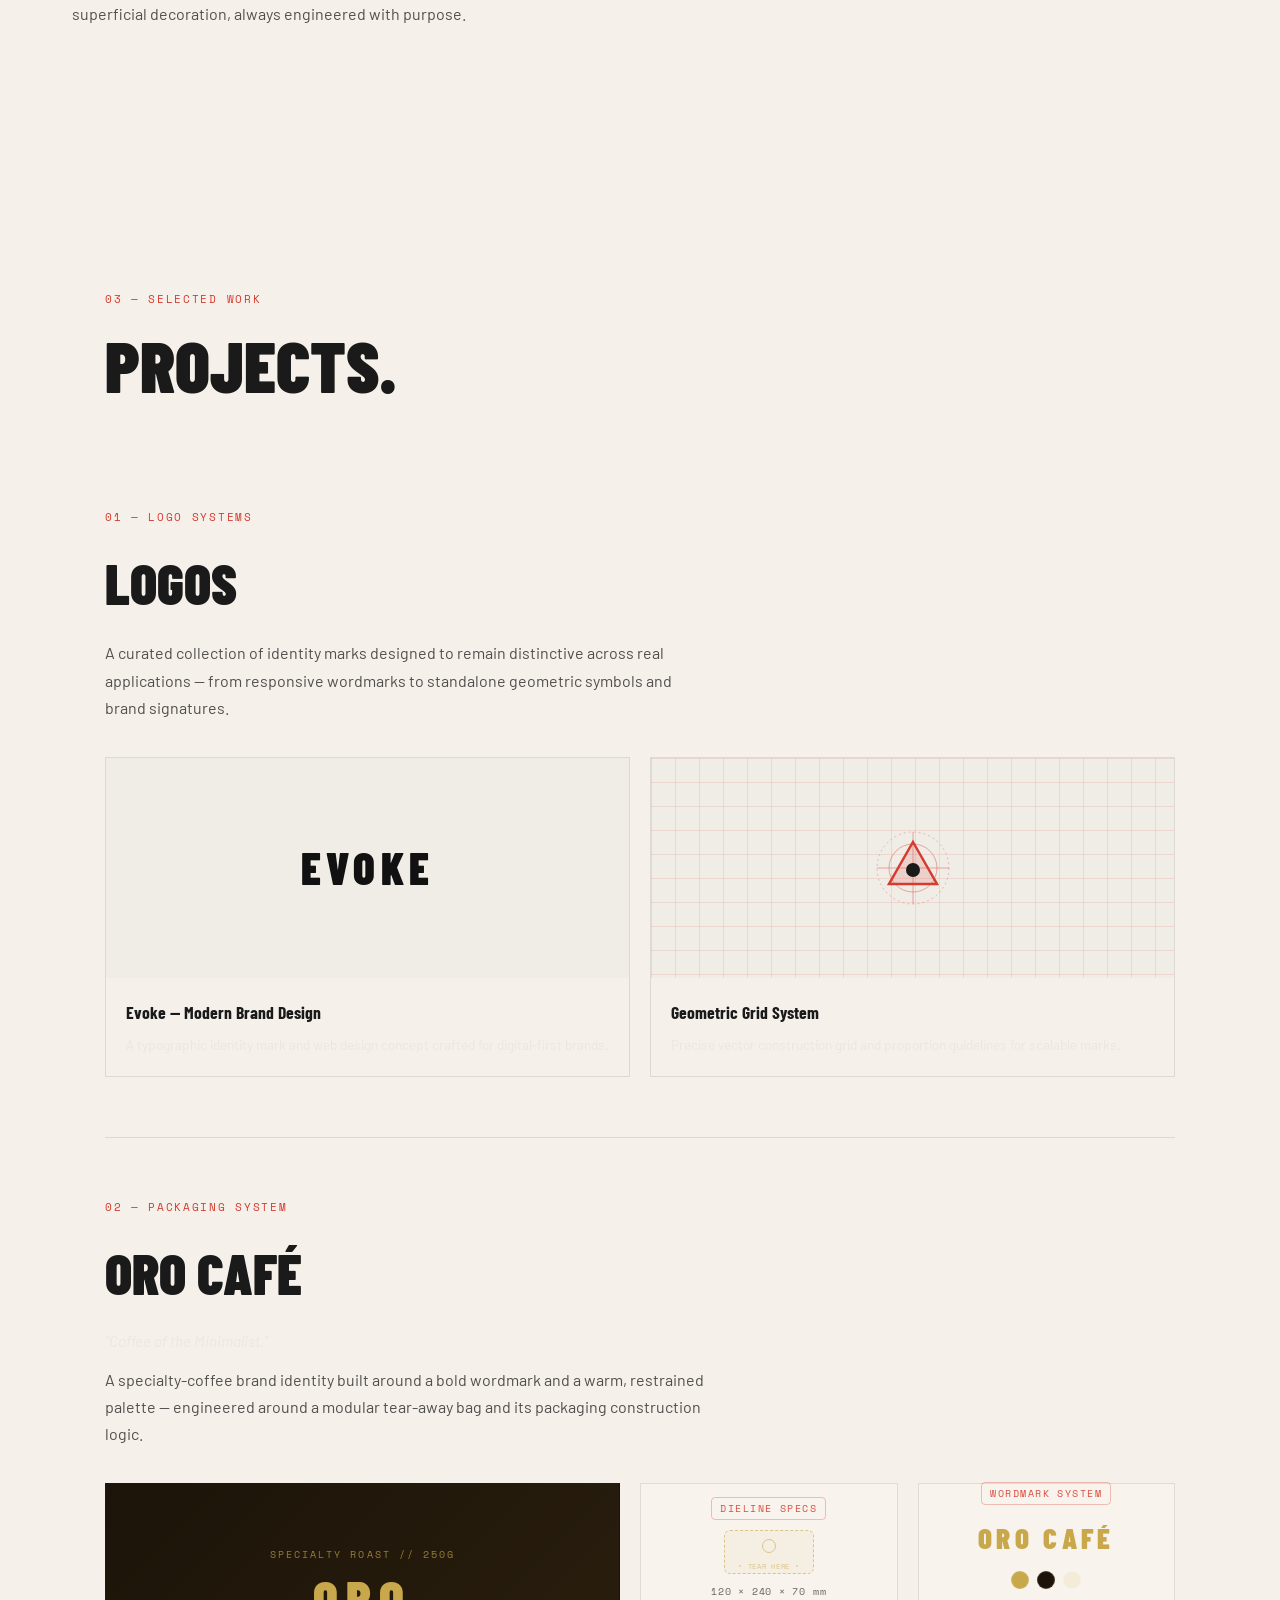
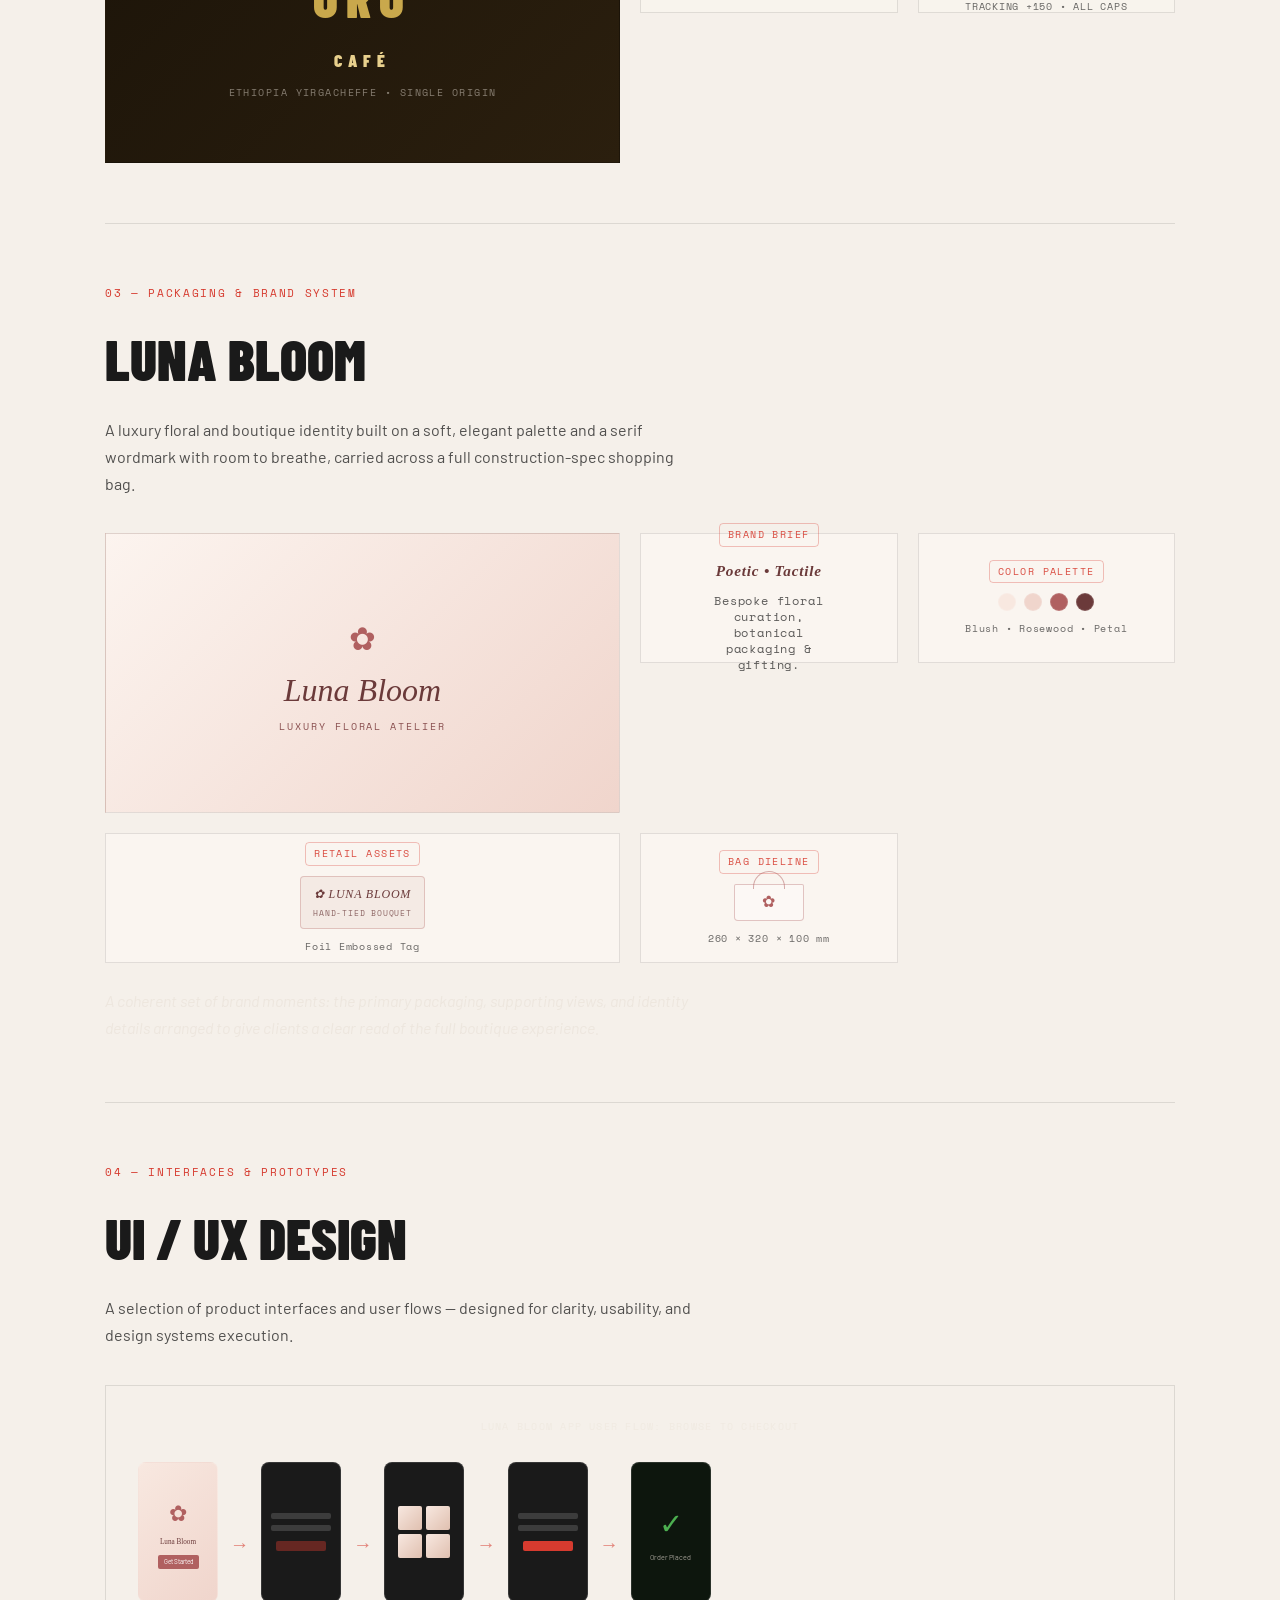
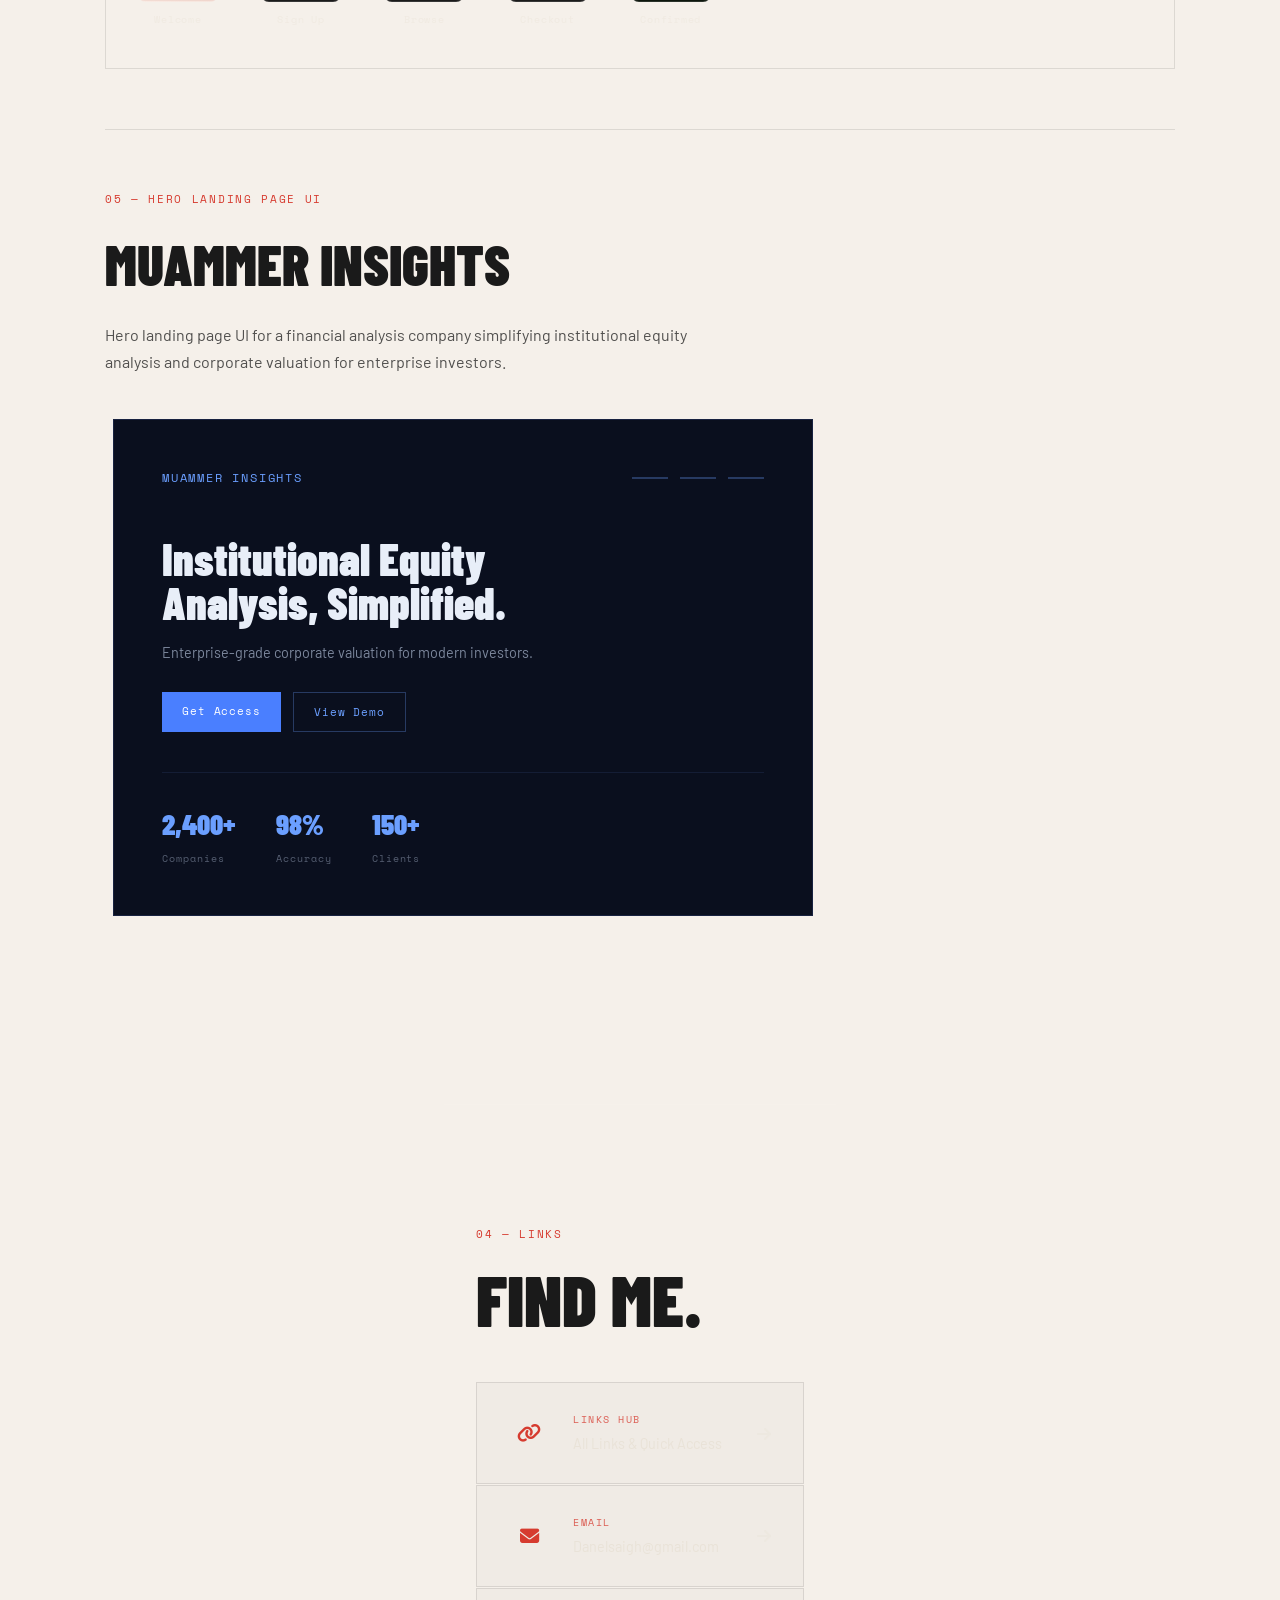
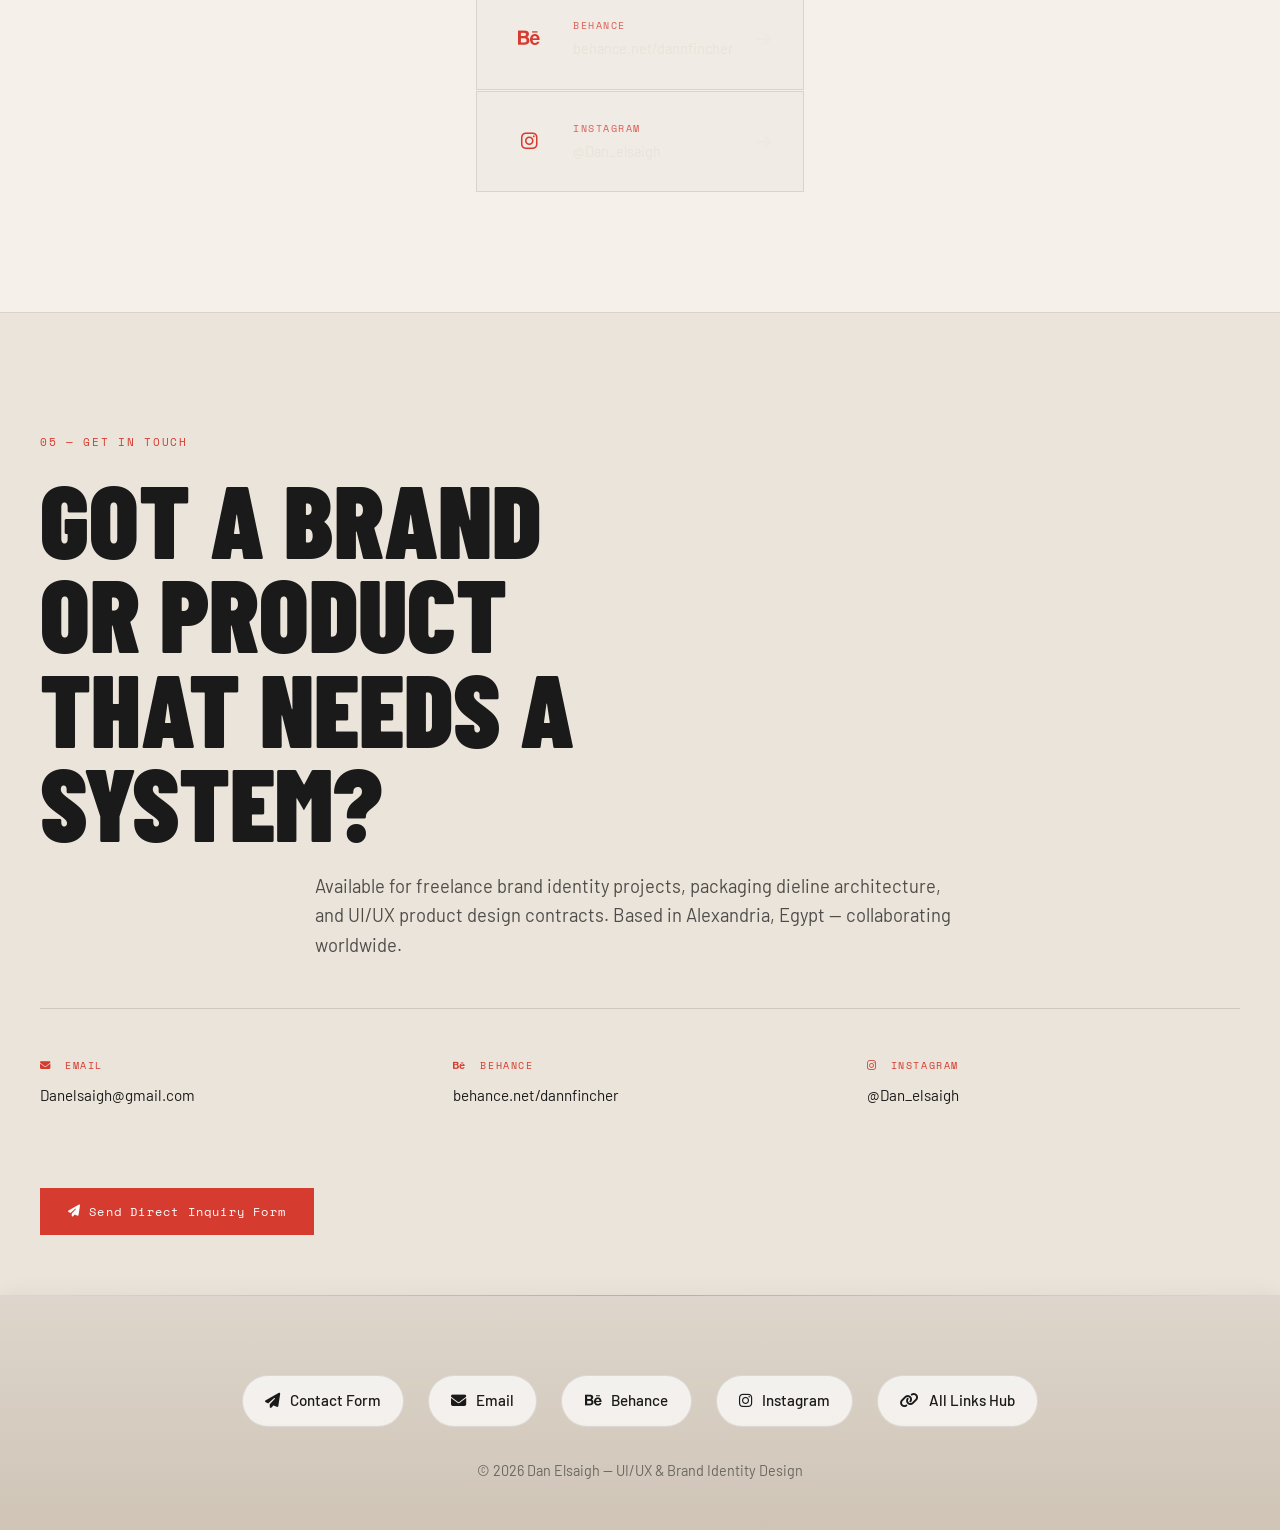
==== commit 653f46e5: "Add dedicated contact page with direct email submission and thanks confirmation" ====
--- a/index.html
+++ b/index.html
@@ -38,7 +38,7 @@
         <a href="#about">About</a>
         <a href="#work">Work</a>
         <a href="links.html">Links</a>
-        <a href="#contact">Contact</a>
+        <a href="contact.html">Contact</a>
       </nav>
     </div>
   </header>
@@ -58,7 +58,7 @@
       <p class="hero-desc">Building resilient brand identity systems, architectural packaging dielines, and intuitive digital product interfaces engineered for real-world production. Faculty of Fine Arts, Alexandria University.</p>
       <div class="hero-actions">
         <a href="#work" class="btn btn-primary">View Selected Work</a>
-        <a href="#contact" class="btn btn-ghost">Get in Touch</a>
+        <a href="contact.html" class="btn btn-ghost">Get in Touch</a>
       </div>
     </div>
     <div class="hero-index">01 / HOME</div>
@@ -331,11 +331,19 @@
         <a href="https://instagram.com/Dan_elsaigh" target="_blank" rel="noopener">@Dan_elsaigh</a>
       </div>
     </div>
+    <div style="margin-top: 36px;">
+      <a href="contact.html" class="btn btn-primary" style="display: inline-flex; align-items: center; gap: 8px;">
+        <i class="fa-solid fa-paper-plane"></i> Send Direct Inquiry Form
+      </a>
+    </div>
   </section>
 
   <!-- FOOTER -->
   <footer>
     <div class="footer-links">
+      <a href="contact.html">
+        <i class="fa-solid fa-paper-plane"></i> Contact Form
+      </a>
       <a href="mailto:Danelsaigh@gmail.com">
         <i class="fa-solid fa-envelope"></i> Email
       </a>
--- a/style.css
+++ b/style.css
@@ -566,4 +566,181 @@
   color: rgba(26, 26, 26, 0.7);
 }
 
-
+/* ===== DEDICATED CONTACT PAGE & FORM ===== */
+.contact-page-container {
+  max-width: 760px;
+  margin: 120px auto 80px;
+  padding: 0 24px;
+}
+.contact-page-header {
+  text-align: center;
+  margin-bottom: 40px;
+}
+.contact-page-header h1 {
+  font-family: 'Barlow Condensed', sans-serif;
+  font-size: clamp(2.5rem, 6vw, 4.5rem);
+  font-weight: 900;
+  line-height: 0.95;
+  text-transform: uppercase;
+  color: var(--text-primary);
+  margin-bottom: 16px;
+}
+.contact-page-header p {
+  color: var(--text-secondary);
+  font-size: 1.05rem;
+  max-width: 540px;
+  margin: 0 auto;
+}
+.contact-form-card {
+  background: rgba(255, 255, 255, 0.02);
+  border: 1px solid var(--border-color);
+  border-radius: 16px;
+  padding: 40px;
+  box-shadow: 0 10px 30px rgba(0, 0, 0, 0.2);
+}
+[data-theme="light"] .contact-form-card {
+  background: #ffffff;
+  border-color: rgba(0, 0, 0, 0.1);
+  box-shadow: 0 10px 30px rgba(0, 0, 0, 0.05);
+}
+.form-grid {
+  display: grid;
+  grid-template-columns: 1fr 1fr;
+  gap: 20px;
+  margin-bottom: 20px;
+}
+@media (max-width: 640px) {
+  .form-grid { grid-template-columns: 1fr; gap: 16px; }
+  .contact-form-card { padding: 24px; }
+}
+.form-field {
+  display: flex;
+  flex-direction: column;
+  gap: 8px;
+  margin-bottom: 20px;
+}
+.form-field label {
+  font-family: 'Space Mono', monospace;
+  font-size: 0.72rem;
+  letter-spacing: 0.1em;
+  color: var(--text-secondary);
+  text-transform: uppercase;
+}
+.form-field input,
+.form-field select,
+.form-field textarea {
+  width: 100%;
+  padding: 14px 16px;
+  border-radius: 8px;
+  border: 1px solid var(--border-color);
+  background: rgba(255, 255, 255, 0.03);
+  color: var(--text-primary);
+  font-family: 'Barlow', sans-serif;
+  font-size: 1rem;
+  transition: all 0.25s ease;
+  outline: none;
+}
+[data-theme="light"] .form-field input,
+[data-theme="light"] .form-field select,
+[data-theme="light"] .form-field textarea {
+  background: #f8fafc;
+  border-color: rgba(0, 0, 0, 0.12);
+  color: #1a1a1a;
+}
+.form-field input:focus,
+.form-field select:focus,
+.form-field textarea:focus {
+  border-color: var(--accent);
+  box-shadow: 0 0 0 3px var(--accent-soft);
+}
+.form-field textarea {
+  min-height: 150px;
+  resize: vertical;
+}
+.btn-submit {
+  width: 100%;
+  padding: 16px 24px;
+  border-radius: 8px;
+  background: var(--accent);
+  color: #ffffff;
+  font-family: 'Barlow Condensed', sans-serif;
+  font-size: 1.25rem;
+  font-weight: 700;
+  letter-spacing: 0.08em;
+  text-transform: uppercase;
+  border: none;
+  cursor: pointer;
+  display: inline-flex;
+  align-items: center;
+  justify-content: center;
+  gap: 10px;
+  transition: all 0.25s ease;
+}
+.btn-submit:hover {
+  background: var(--accent-hover);
+  transform: translateY(-2px);
+  box-shadow: 0 8px 20px rgba(214, 59, 47, 0.35);
+}
+.direct-contact-note {
+  text-align: center;
+  margin-top: 32px;
+  font-size: 0.9rem;
+  color: var(--text-secondary);
+}
+.direct-contact-note a {
+  color: var(--accent);
+  font-weight: 500;
+  text-decoration: underline;
+}
+
+/* ===== THANK YOU PAGE ===== */
+.thanks-container {
+  min-height: calc(100vh - 220px);
+  display: flex;
+  align-items: center;
+  justify-content: center;
+  padding: 120px 24px 60px;
+}
+.thanks-card {
+  max-width: 580px;
+  width: 100%;
+  text-align: center;
+  background: rgba(255, 255, 255, 0.02);
+  border: 1px solid var(--border-color);
+  border-radius: 16px;
+  padding: 48px 36px;
+}
+[data-theme="light"] .thanks-card {
+  background: #ffffff;
+  border-color: rgba(0, 0, 0, 0.1);
+  box-shadow: 0 10px 30px rgba(0, 0, 0, 0.05);
+}
+.thanks-icon {
+  width: 72px;
+  height: 72px;
+  margin: 0 auto 24px;
+  border-radius: 50%;
+  background: rgba(214, 59, 47, 0.12);
+  color: var(--accent);
+  display: flex;
+  align-items: center;
+  justify-content: center;
+  font-size: 2rem;
+}
+.thanks-card h1 {
+  font-family: 'Barlow Condensed', sans-serif;
+  font-size: 2.8rem;
+  font-weight: 900;
+  text-transform: uppercase;
+  color: var(--text-primary);
+  margin-bottom: 12px;
+}
+.thanks-card p {
+  color: var(--text-secondary);
+  font-size: 1.05rem;
+  line-height: 1.6;
+  margin-bottom: 32px;
+}
+
+
+
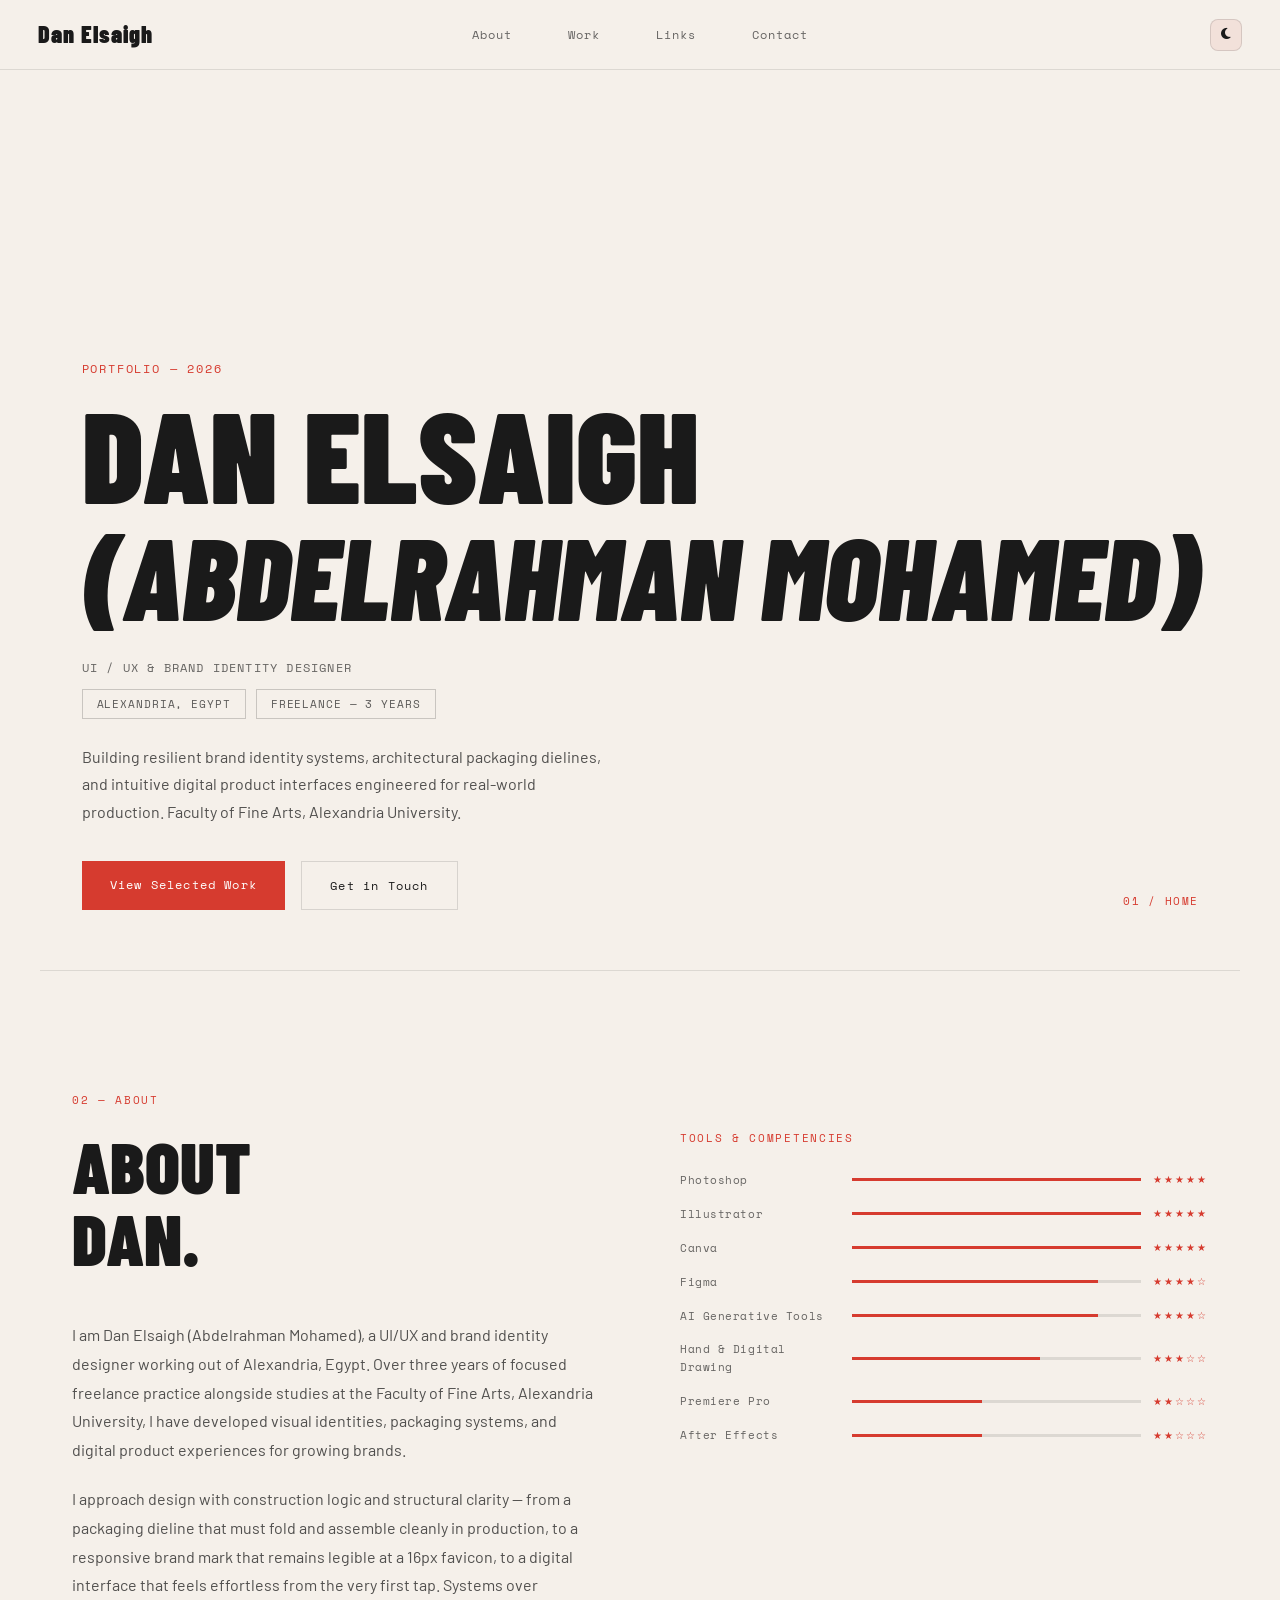
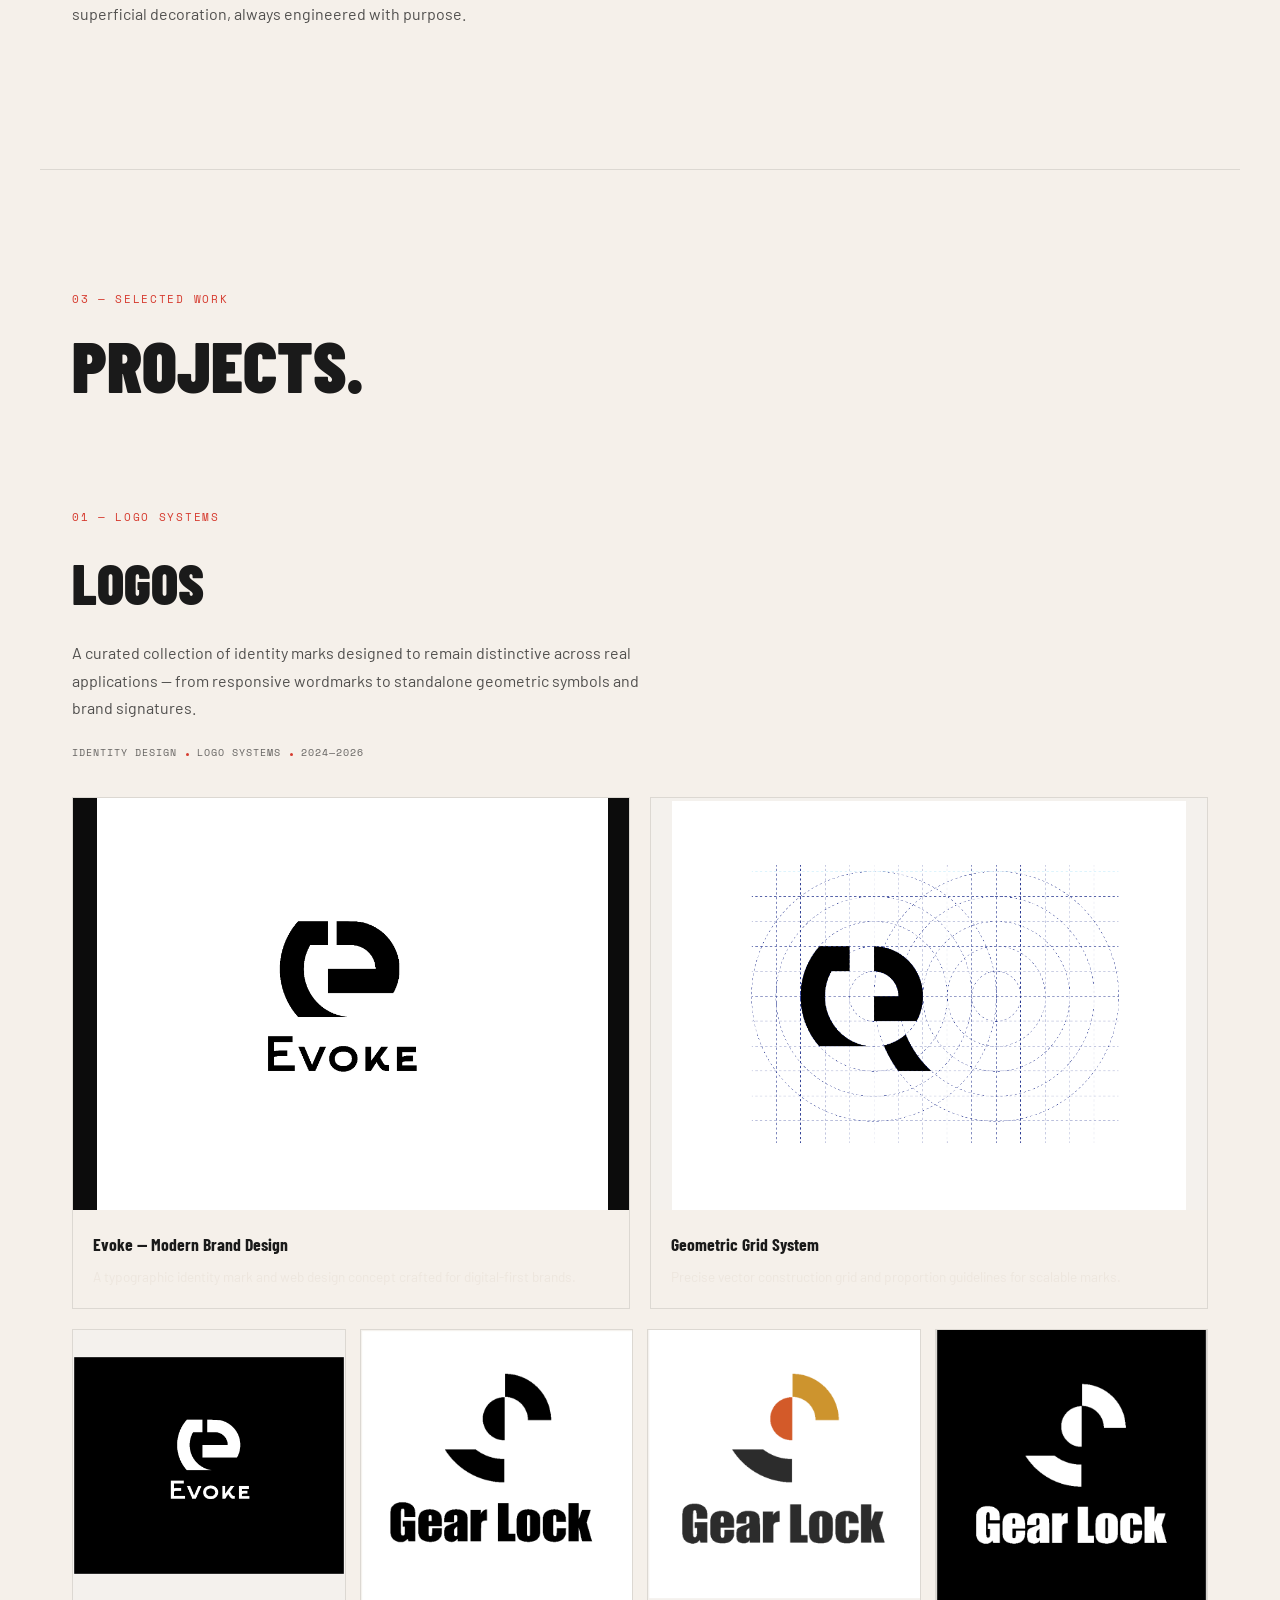
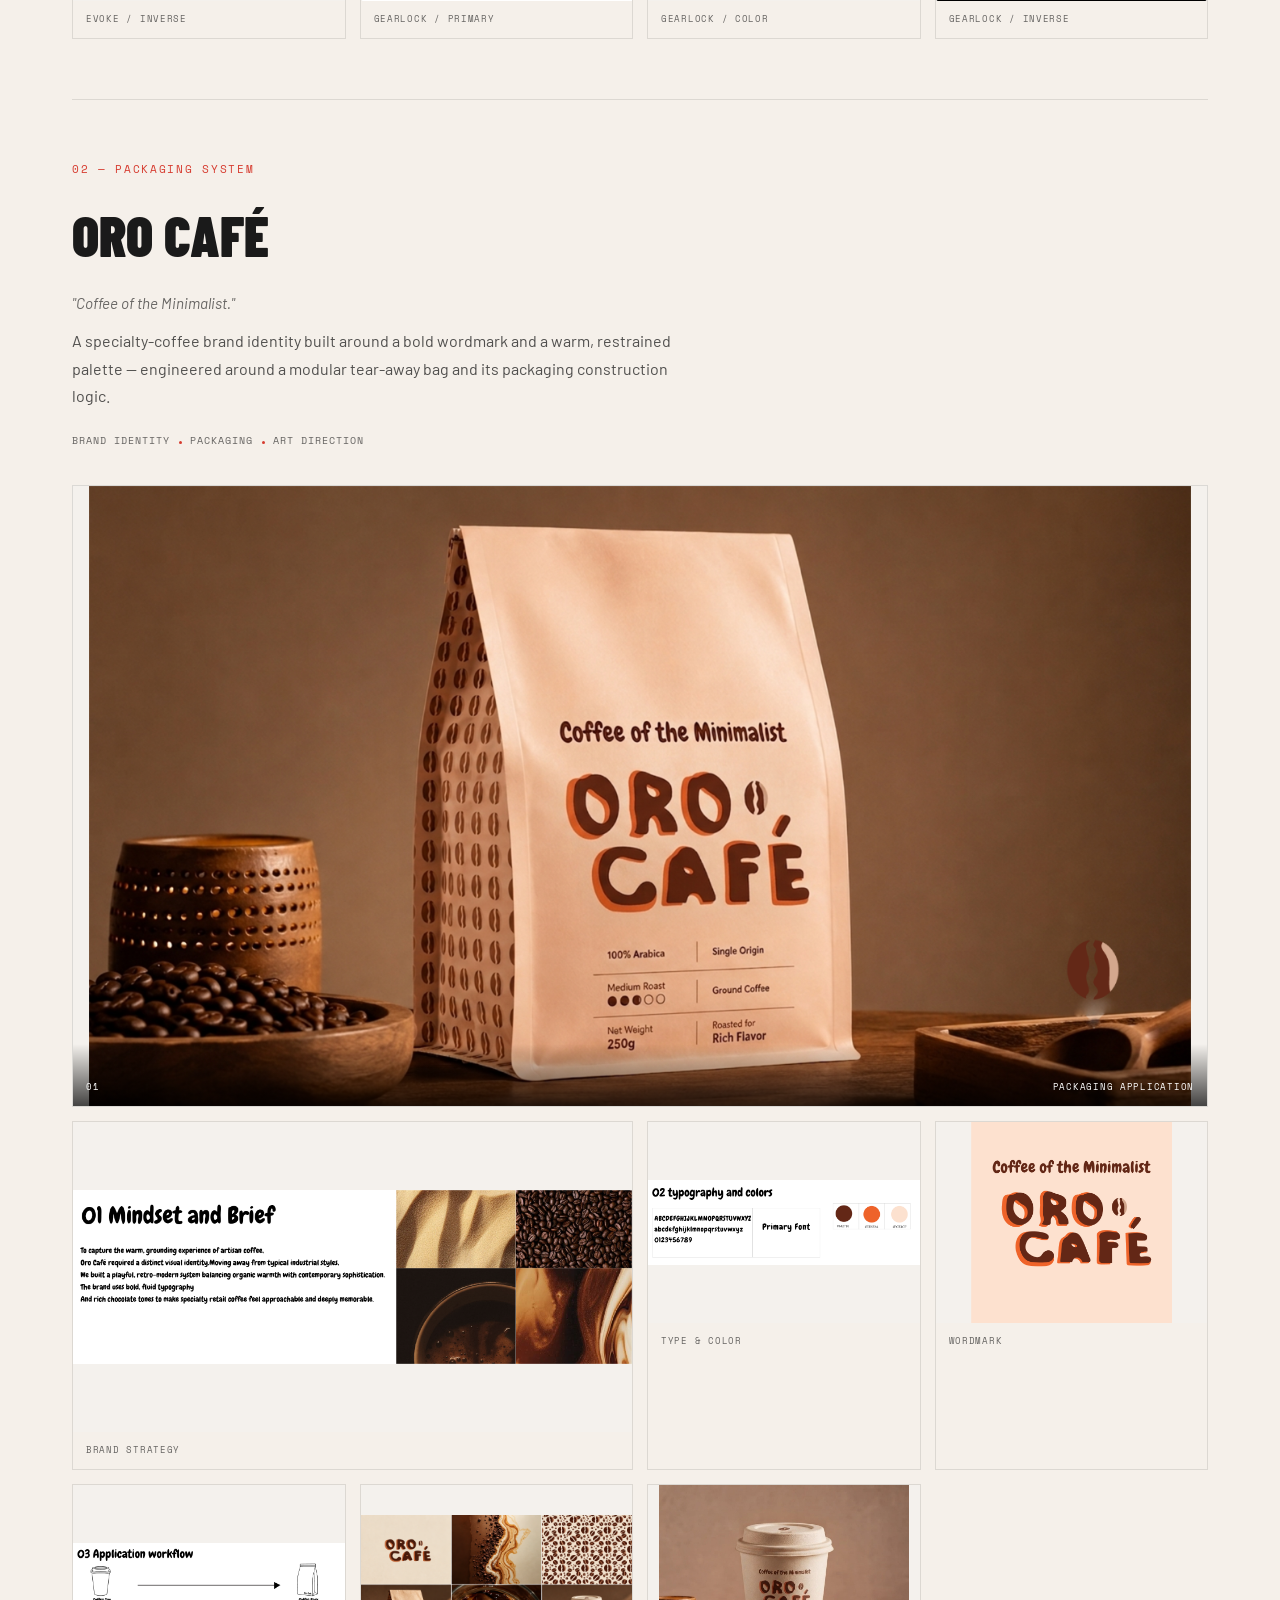
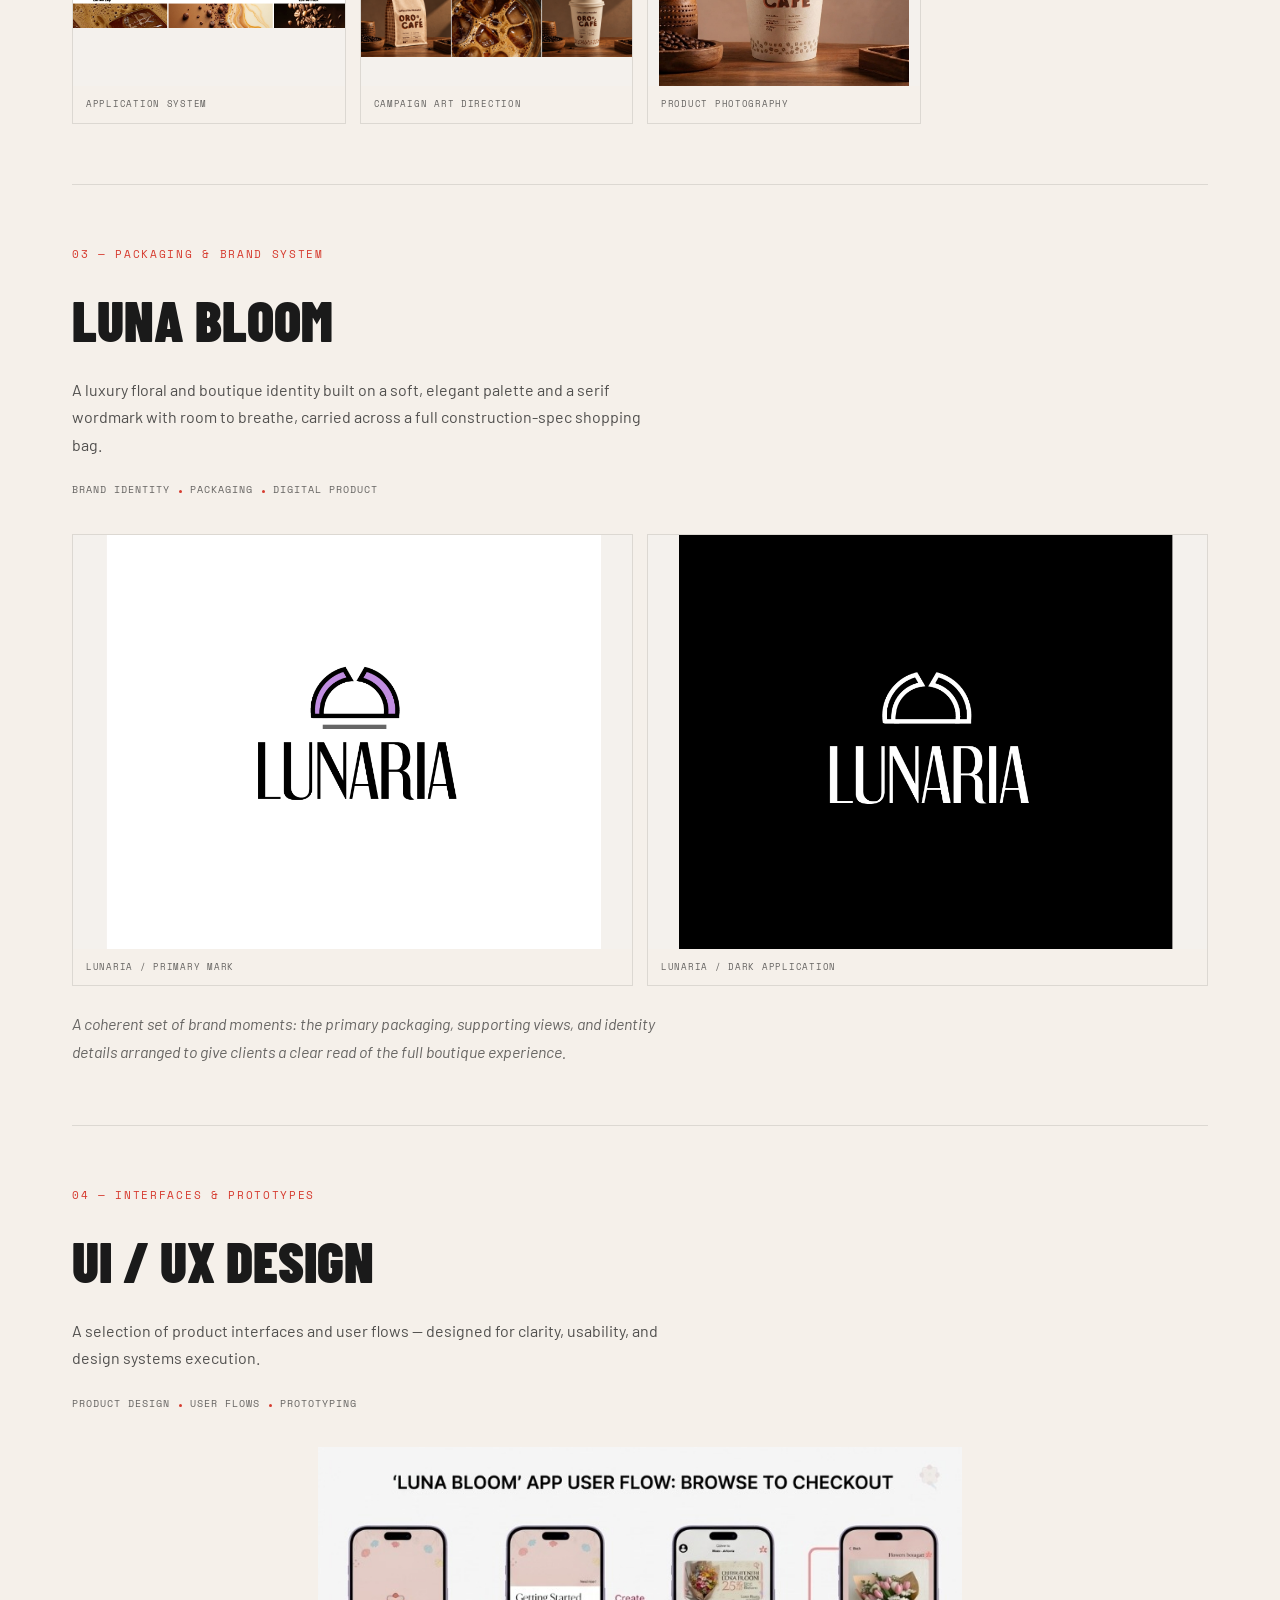
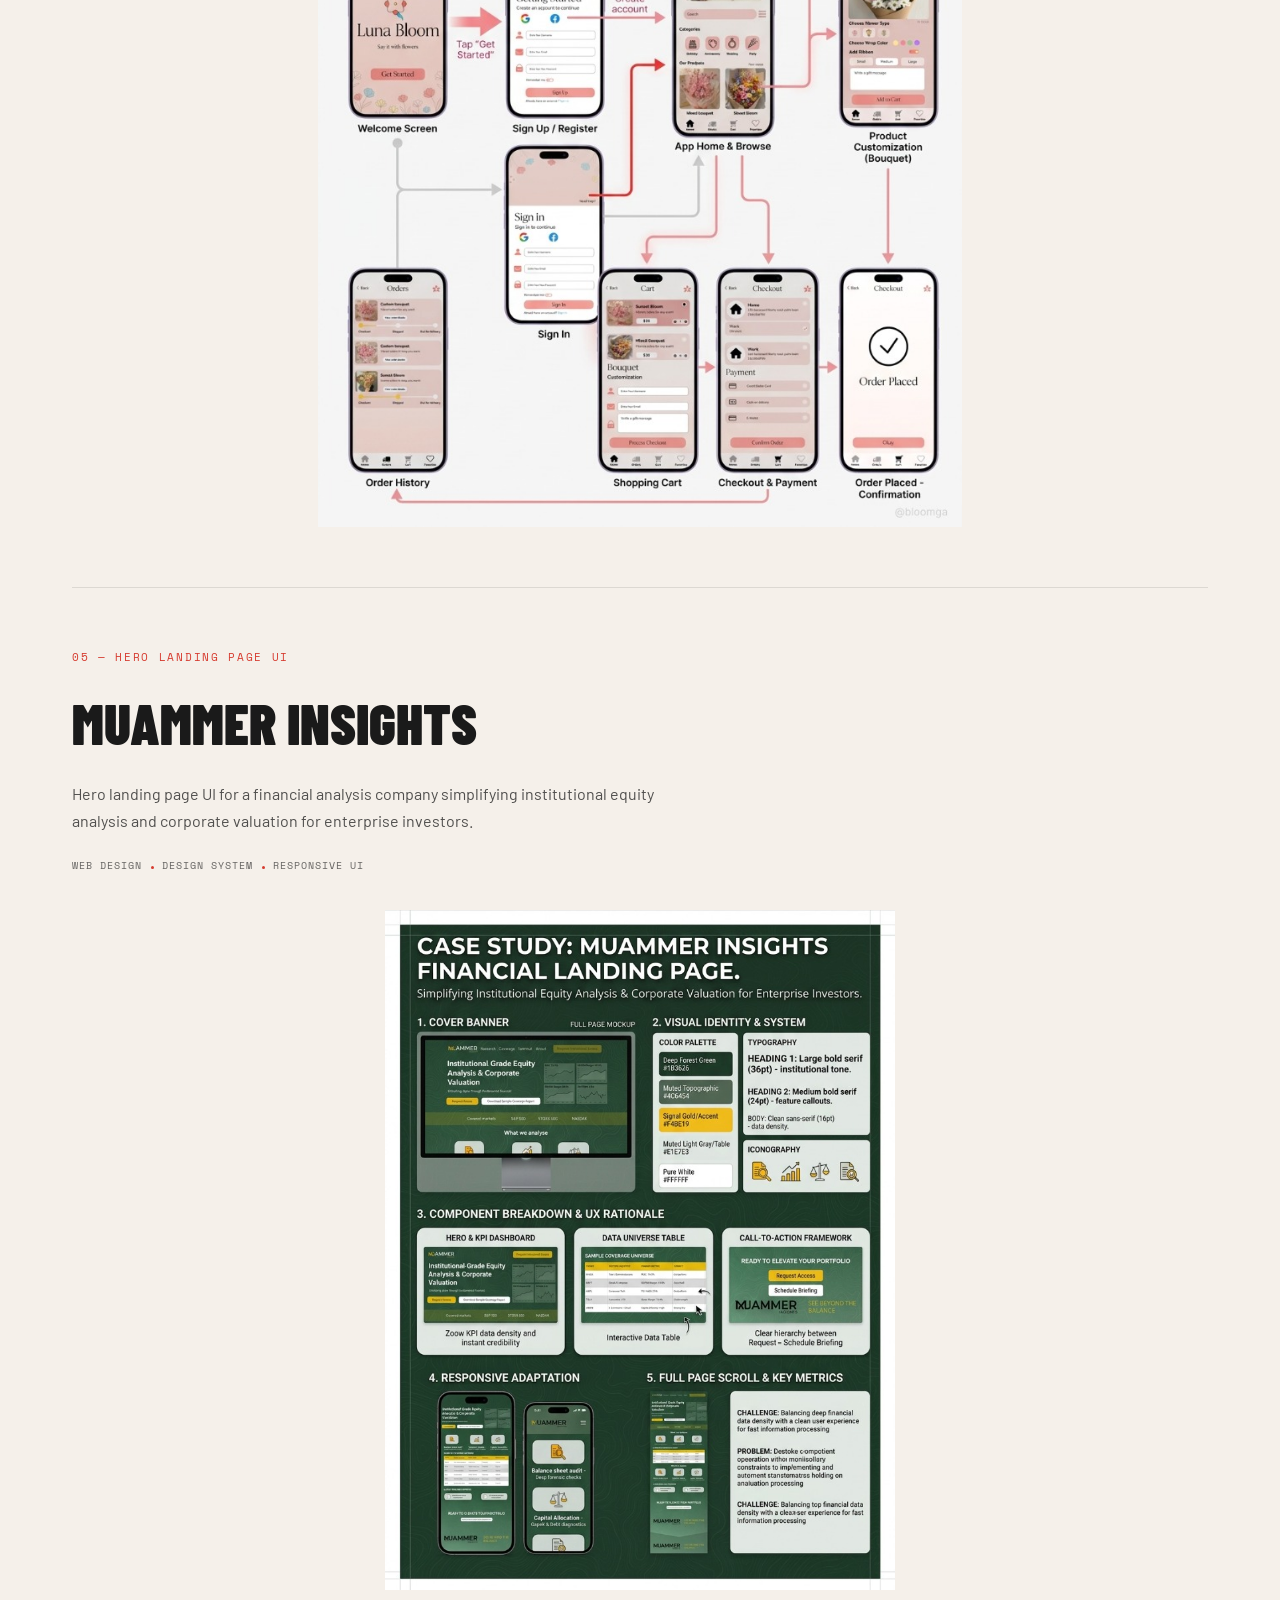
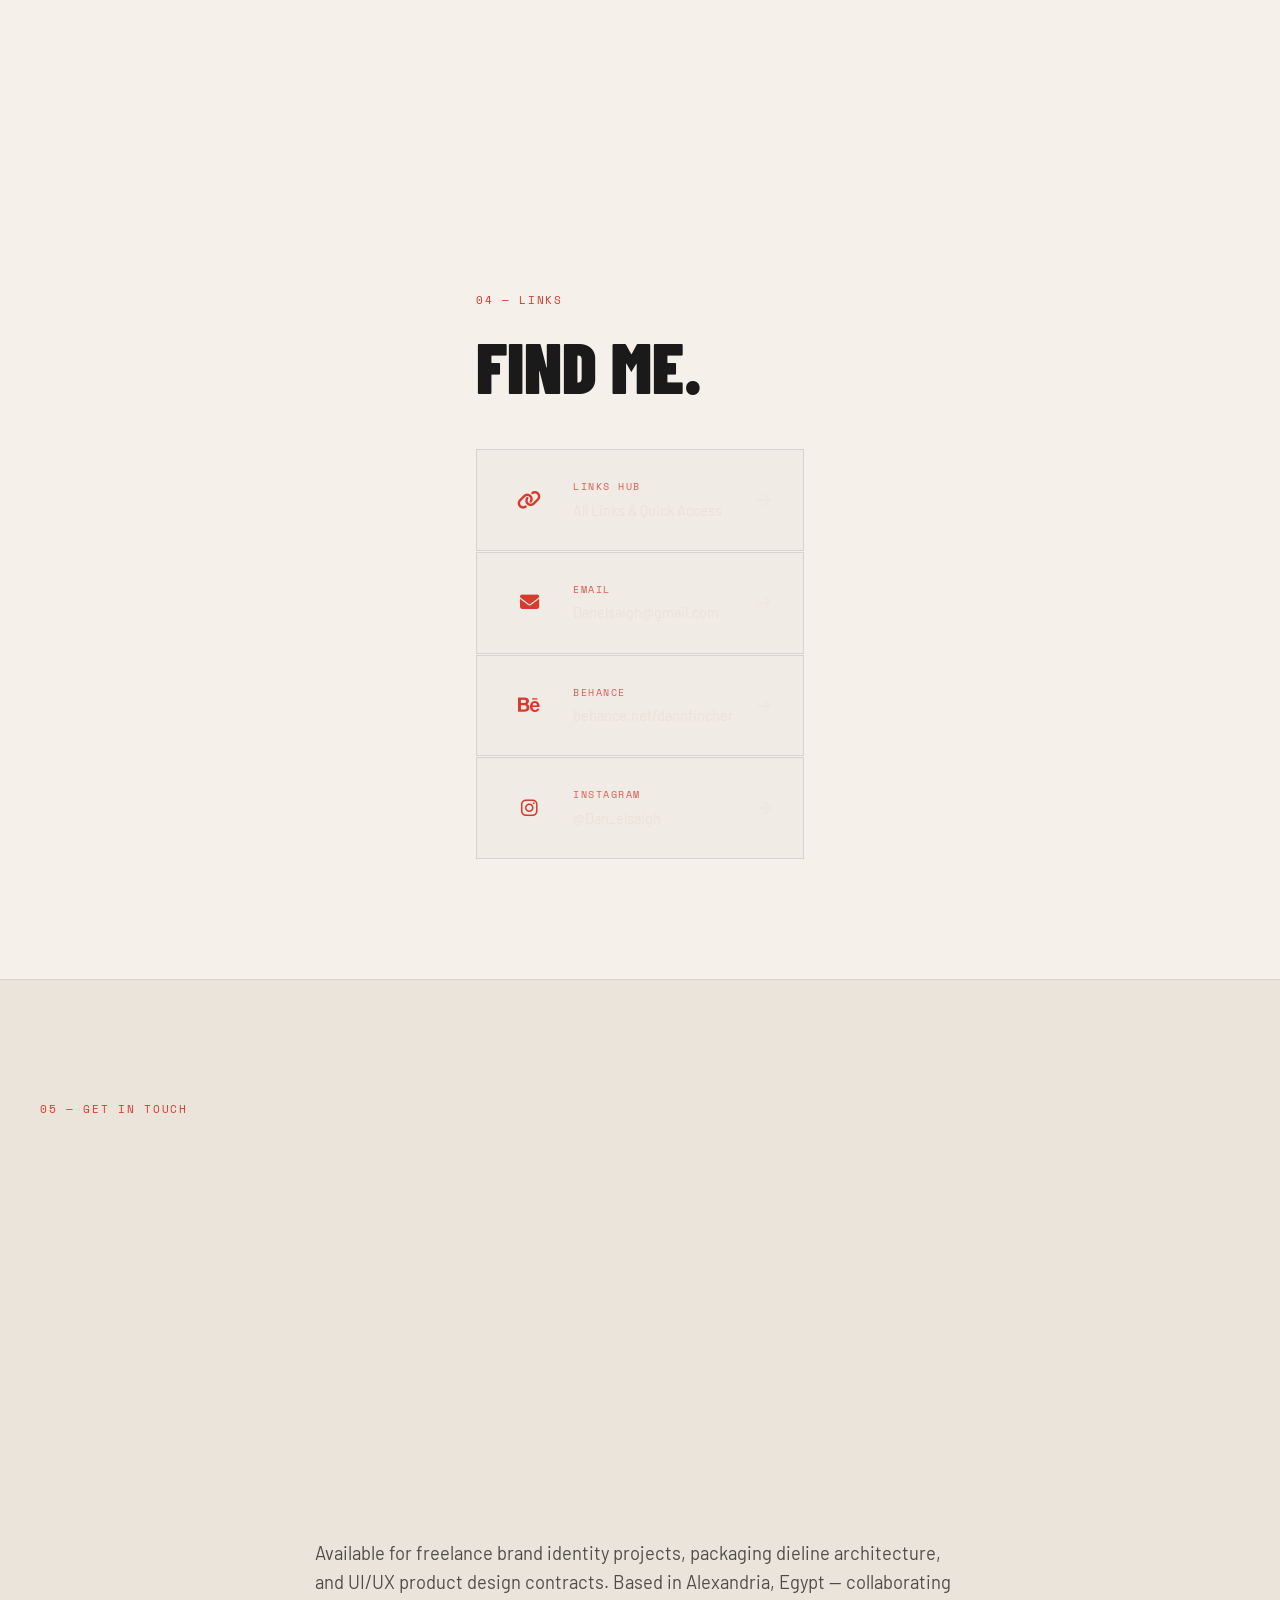
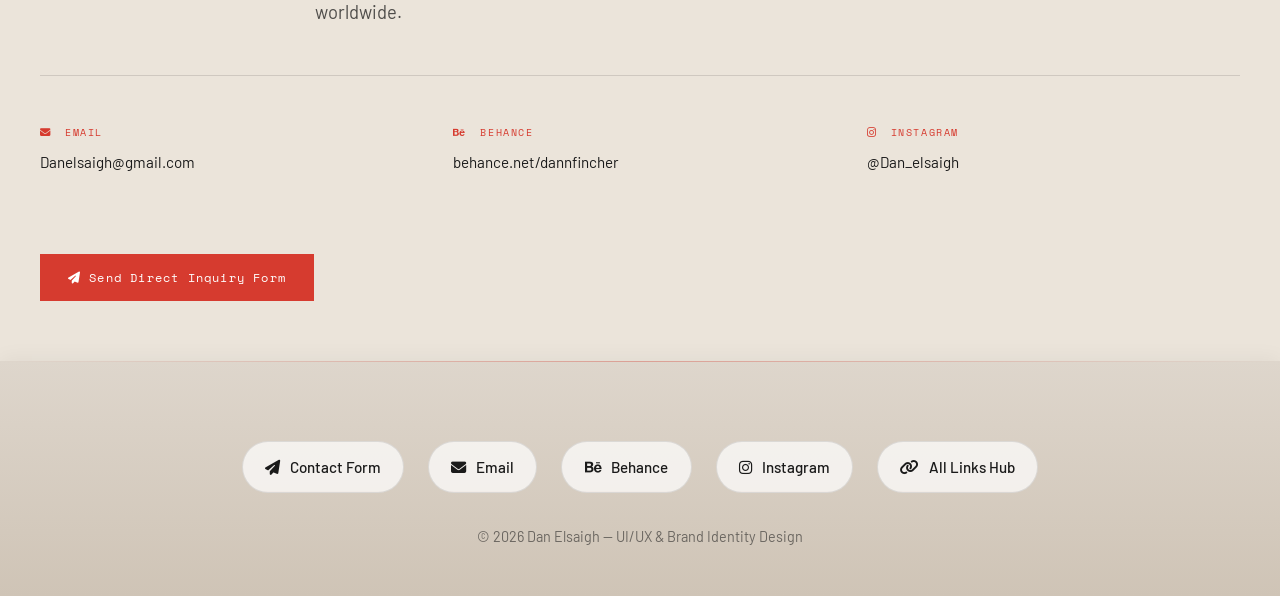
==== commit 4603c720: "Polish portfolio asset presentation Co-authored-by: Copilot <223556219+Copilot@users.noreply.github." ====
--- a/index.html
+++ b/index.html
@@ -100,37 +100,30 @@
         <span class="project-index red">01 — LOGO SYSTEMS</span>
         <h3 class="project-name">Logos</h3>
         <p class="project-desc">A curated collection of identity marks designed to remain distinctive across real applications — from responsive wordmarks to standalone geometric symbols and brand signatures.</p>
+        <div class="project-meta"><span>IDENTITY DESIGN</span><span>LOGO SYSTEMS</span><span>2024—2026</span></div>
       </div>
       <div class="project-grid two-col">
         <div class="project-card">
-          <div class="proj-img logo-bg">
-            <span class="logo-demo-text">EVOKE</span>
-          </div>
+          <img class="asset-image asset-image--dark" src="assets/logos/evoke/evoke-logo.png" alt="Evoke black logo on a white background" loading="lazy" />
           <div class="proj-body">
             <h4>Evoke — Modern Brand Design</h4>
             <p>A typographic identity mark and web design concept crafted for digital-first brands.</p>
           </div>
         </div>
         <div class="project-card">
-          <div class="proj-img grid-bg">
-            <div class="grid-overlay"></div>
-            <div class="grid-mark">
-              <svg width="84" height="84" viewBox="0 0 84 84" fill="none">
-                <circle cx="42" cy="42" r="36" stroke="rgba(214,59,47,0.3)" stroke-width="1" stroke-dasharray="2 3"/>
-                <circle cx="42" cy="42" r="24" stroke="rgba(214,59,47,0.4)" stroke-width="1"/>
-                <line x1="6" y1="42" x2="78" y2="42" stroke="rgba(214,59,47,0.4)" stroke-width="1"/>
-                <line x1="42" y1="6" x2="42" y2="78" stroke="rgba(214,59,47,0.4)" stroke-width="1"/>
-                <polygon points="42,16 66,58 18,58" stroke="#d63b2f" stroke-width="2.5" fill="rgba(214,59,47,0.15)"/>
-                <circle cx="42" cy="44" r="7" fill="#e8e0d5"/>
-              </svg>
-            </div>
-          </div>
+          <img class="asset-image" src="assets/logos/evoke/evoke-grid.png" alt="Evoke logo construction grid" loading="lazy" />
           <div class="proj-body">
             <h4>Geometric Grid System</h4>
             <p>Precise vector construction grid and proportion guidelines for scalable marks.</p>
           </div>
         </div>
       </div>
+      <div class="asset-strip asset-strip--four asset-strip--compact">
+        <figure class="asset-tile"><img class="asset-image" src="assets/logos/evoke/evoke-inverse.png" alt="Evoke inverse logo" loading="lazy" /><figcaption>EVOKE / INVERSE</figcaption></figure>
+        <figure class="asset-tile"><img class="asset-image" src="assets/logos/gearlock/gearlock-logo.png" alt="GearLock black logo" loading="lazy" /><figcaption>GEARLOCK / PRIMARY</figcaption></figure>
+        <figure class="asset-tile"><img class="asset-image" src="assets/logos/gearlock/gearlock-color.png" alt="GearLock color logo" loading="lazy" /><figcaption>GEARLOCK / COLOR</figcaption></figure>
+        <figure class="asset-tile"><img class="asset-image" src="assets/logos/gearlock/gearlock-inverse.png" alt="GearLock inverse logo" loading="lazy" /><figcaption>GEARLOCK / INVERSE</figcaption></figure>
+      </div>
     </article>
 
     <div class="project-divider"></div>
@@ -142,38 +135,19 @@
         <h3 class="project-name">Oro Café</h3>
         <p class="project-tagline">"Coffee of the Minimalist."</p>
         <p class="project-desc">A specialty-coffee brand identity built around a bold wordmark and a warm, restrained palette — engineered around a modular tear-away bag and its packaging construction logic.</p>
-      </div>
-      <div class="project-grid three-col">
-        <div class="proj-img-big oro-bg">
-          <div class="oro-brand-wrapper">
-            <div class="oro-badge">SPECIALTY ROAST // 250G</div>
-            <div class="oro-text">ORO<br/><span>CAFÉ</span></div>
-            <div class="oro-sub">ETHIOPIA YIRGACHEFFE &bull; SINGLE ORIGIN</div>
-          </div>
-        </div>
-        <div class="proj-img-sm oro-2">
-          <div class="dieline-mock">
-            <span class="dieline-tag">DIELINE SPECS</span>
-            <div class="dieline-box">
-              <span class="fold-line"></span>
-              <span class="valve-circle"></span>
-              <span class="tear-notch">&bull; TEAR HERE &bull;</span>
-            </div>
-            <span class="dieline-dim">120 &times; 240 &times; 70 mm</span>
-          </div>
-        </div>
-        <div class="proj-img-sm oro-3">
-          <div class="specimen-mock">
-            <span class="dieline-tag">WORDMARK SYSTEM</span>
-            <div class="specimen-letters">ORO CAFÉ</div>
-            <div class="specimen-palette">
-              <span style="background:#c9a84c" title="Gold #C9A84C"></span>
-              <span style="background:#1c1409" title="Espresso #1C1409"></span>
-              <span style="background:#f4ebd9" title="Crema #F4EBD9"></span>
-            </div>
-            <span class="specimen-meta">TRACKING +150 &bull; ALL CAPS</span>
-          </div>
-        </div>
+        <div class="project-meta"><span>BRAND IDENTITY</span><span>PACKAGING</span><span>ART DIRECTION</span></div>
+      </div>
+      <div class="project-feature">
+        <img class="asset-image" src="assets/oro-cafe/oro-package.png" alt="Oro Café coffee package mockup" loading="lazy" />
+        <div class="feature-label"><span>01</span><span>PACKAGING APPLICATION</span></div>
+      </div>
+      <div class="asset-gallery asset-gallery--oro">
+        <figure class="asset-tile asset-tile--large"><img class="asset-image" src="assets/oro-cafe/oro-brand-brief.png" alt="Oro Café brand mindset and brief" loading="lazy" /><figcaption>BRAND STRATEGY</figcaption></figure>
+        <figure class="asset-tile"><img class="asset-image" src="assets/oro-cafe/oro-type-colors.png" alt="Oro Café typography and color palette" loading="lazy" /><figcaption>TYPE &amp; COLOR</figcaption></figure>
+        <figure class="asset-tile"><img class="asset-image" src="assets/oro-cafe/oro-wordmark.png" alt="Oro Café wordmark artwork" loading="lazy" /><figcaption>WORDMARK</figcaption></figure>
+        <figure class="asset-tile"><img class="asset-image" src="assets/oro-cafe/oro-workflow.png" alt="Oro Café application workflow" loading="lazy" /><figcaption>APPLICATION SYSTEM</figcaption></figure>
+        <figure class="asset-tile"><img class="asset-image" src="assets/oro-cafe/oro-collage.png" alt="Oro Café brand asset collage" loading="lazy" /><figcaption>CAMPAIGN ART DIRECTION</figcaption></figure>
+        <figure class="asset-tile"><img class="asset-image" src="assets/oro-cafe/oro-cup.jpg" alt="Oro Café takeaway cup photography" loading="lazy" /><figcaption>PRODUCT PHOTOGRAPHY</figcaption></figure>
       </div>
     </article>
 
@@ -185,54 +159,11 @@
         <span class="project-index red">03 — PACKAGING &amp; BRAND SYSTEM</span>
         <h3 class="project-name">Luna Bloom</h3>
         <p class="project-desc">A luxury floral and boutique identity built on a soft, elegant palette and a serif wordmark with room to breathe, carried across a full construction-spec shopping bag.</p>
-      </div>
-      <div class="project-grid four-col">
-        <div class="proj-img-big luna-bg">
-          <div class="luna-wrapper">
-            <div class="luna-emblem">✿</div>
-            <div class="luna-text">Luna Bloom</div>
-            <div class="luna-sub">LUXURY FLORAL ATELIER</div>
-          </div>
-        </div>
-        <div class="proj-img-sm luna-2">
-          <div class="luna-card-inner">
-            <span class="luna-pill">BRAND BRIEF</span>
-            <h4>Poetic &bull; Tactile</h4>
-            <p>Bespoke floral curation, botanical packaging &amp; gifting.</p>
-          </div>
-        </div>
-        <div class="proj-img-sm luna-3">
-          <div class="luna-card-inner">
-            <span class="luna-pill">COLOR PALETTE</span>
-            <div class="luna-swatches">
-              <span style="background:#f8e8e0"></span>
-              <span style="background:#f0d5cc"></span>
-              <span style="background:#b06060"></span>
-              <span style="background:#6b3a3a"></span>
-            </div>
-            <span class="luna-spec">Blush &bull; Rosewood &bull; Petal</span>
-          </div>
-        </div>
-        <div class="proj-img-sm luna-4">
-          <div class="luna-card-inner">
-            <span class="luna-pill">RETAIL ASSETS</span>
-            <div class="luna-ribbon-tag">
-              <span>✿ LUNA BLOOM</span>
-              <small>HAND-TIED BOUQUET</small>
-            </div>
-            <span class="luna-spec">Foil Embossed Tag</span>
-          </div>
-        </div>
-        <div class="proj-img-sm luna-5">
-          <div class="luna-card-inner">
-            <span class="luna-pill">BAG DIELINE</span>
-            <div class="luna-bag-mock">
-              <div class="bag-handle"></div>
-              <div class="bag-body"><span>✿</span></div>
-            </div>
-            <span class="luna-spec">260 &times; 320 &times; 100 mm</span>
-          </div>
-        </div>
+        <div class="project-meta"><span>BRAND IDENTITY</span><span>PACKAGING</span><span>DIGITAL PRODUCT</span></div>
+      </div>
+      <div class="asset-gallery asset-gallery--luna">
+        <figure class="asset-tile"><img class="asset-image" src="assets/luna-bloom/lunaria-logo.png" alt="Lunaria logo on a white background" loading="lazy" /><figcaption>LUNARIA / PRIMARY MARK</figcaption></figure>
+        <figure class="asset-tile"><img class="asset-image" src="assets/luna-bloom/lunaria-inverse.png" alt="Lunaria inverse logo" loading="lazy" /><figcaption>LUNARIA / DARK APPLICATION</figcaption></figure>
       </div>
       <p class="project-note">A coherent set of brand moments: the primary packaging, supporting views, and identity details arranged to give clients a clear read of the full boutique experience.</p>
     </article>
@@ -245,21 +176,9 @@
         <span class="project-index red">04 — INTERFACES &amp; PROTOTYPES</span>
         <h3 class="project-name">UI / UX Design</h3>
         <p class="project-desc">A selection of product interfaces and user flows — designed for clarity, usability, and design systems execution.</p>
-      </div>
-      <div class="uiux-flow">
-        <div class="flow-label">LUNA BLOOM APP USER FLOW: BROWSE TO CHECKOUT</div>
-        <div class="flow-screens">
-          <div class="flow-screen"><div class="screen-body s-welcome"><div class="s-flower">✿</div><p>Luna Bloom</p><div class="s-btn">Get Started</div></div><span>Welcome</span></div>
-          <div class="flow-arrow">→</div>
-          <div class="flow-screen"><div class="screen-body s-form"><div class="s-bar"></div><div class="s-bar"></div><div class="s-btn-sm"></div></div><span>Sign Up</span></div>
-          <div class="flow-arrow">→</div>
-          <div class="flow-screen"><div class="screen-body s-browse"><div class="s-grid"><div></div><div></div><div></div><div></div></div></div><span>Browse</span></div>
-          <div class="flow-arrow">→</div>
-          <div class="flow-screen"><div class="screen-body s-checkout"><div class="s-bar"></div><div class="s-bar"></div><div class="s-btn-red"></div></div><span>Checkout</span></div>
-          <div class="flow-arrow">→</div>
-          <div class="flow-screen"><div class="screen-body s-done"><div class="s-check">✓</div><p>Order Placed</p></div><span>Confirmed</span></div>
-        </div>
-      </div>
+        <div class="project-meta"><span>PRODUCT DESIGN</span><span>USER FLOWS</span><span>PROTOTYPING</span></div>
+      </div>
+      <img class="asset-image asset-image--feature" src="assets/luna-bloom/luna-app-flow.jpg" alt="Luna Bloom app flow from browse to checkout" loading="lazy" />
     </article>
 
     <div class="project-divider"></div>
@@ -270,16 +189,9 @@
         <span class="project-index red">05 — HERO LANDING PAGE UI</span>
         <h3 class="project-name">Muammer Insights</h3>
         <p class="project-desc">Hero landing page UI for a financial analysis company simplifying institutional equity analysis and corporate valuation for enterprise investors.</p>
-      </div>
-      <div class="muammer-preview">
-        <div class="muammer-card">
-          <div class="muammer-nav-bar"><span>MUAMMER INSIGHTS</span><div class="mfake-links"><span></span><span></span><span></span></div></div>
-          <h3>Institutional Equity<br/>Analysis, Simplified.</h3>
-          <p>Enterprise-grade corporate valuation for modern investors.</p>
-          <div class="mbtns"><div class="mbtn-solid">Get Access</div><div class="mbtn-ghost">View Demo</div></div>
-          <div class="mstats"><div><strong>2,400+</strong><small>Companies</small></div><div><strong>98%</strong><small>Accuracy</small></div><div><strong>150+</strong><small>Clients</small></div></div>
-        </div>
-      </div>
+        <div class="project-meta"><span>WEB DESIGN</span><span>DESIGN SYSTEM</span><span>RESPONSIVE UI</span></div>
+      </div>
+      <img class="asset-image asset-image--feature" src="assets/muammer/muammer-case-study.jpg" alt="Muammer Insights financial landing page case study" loading="lazy" />
     </article>
   </section>
 
--- a/style.css
+++ b/style.css
@@ -10,6 +10,67 @@
   --accent-hover: #b82e22;
   --accent-soft: rgba(214,59,47,0.1);
   --accent-soft-hover: rgba(214,59,47,0.2);
+}
+
+/* Portfolio asset library */
+.asset-image {
+  display: block;
+  width: 100%;
+  height: auto;
+  object-fit: contain;
+  background: #f4f1ed;
+}
+
+.asset-image--dark {
+  background: #0c0c0c;
+}
+
+.asset-image--wide {
+  min-height: 180px;
+}
+
+.asset-image--feature {
+  max-height: 680px;
+  min-height: 0;
+  object-fit: contain;
+  background: var(--bg-primary);
+}
+
+.asset-strip,
+.asset-gallery {
+  display: grid;
+  gap: 14px;
+  margin-top: 14px;
+}
+
+.asset-strip--four {
+  grid-template-columns: repeat(4, 1fr);
+}
+
+.asset-gallery--oro {
+  grid-template-columns: repeat(4, 1fr);
+}
+
+.asset-gallery--luna {
+  grid-template-columns: repeat(2, 1fr);
+}
+
+.asset-gallery--luna .asset-image--wide {
+  grid-column: 1 / -1;
+}
+
+@media (max-width: 700px) {
+  .asset-strip--four,
+  .asset-gallery--oro,
+  .asset-gallery--luna {
+    grid-template-columns: 1fr;
+  }
+
+  .asset-gallery--oro .asset-tile--large {
+    grid-column: auto;
+  }
+
+  .asset-image--wide { min-height: 0; }
 }
 [data-theme="light"] {
   --bg-primary: #f5f0ea;
@@ -41,7 +102,7 @@
 body.menu-open { overflow: hidden; }
 a { color: inherit; text-decoration: none; }
 ul { list-style: none; }
-.red { color: #d63b2f; }
+.red { color: var(--accent); }
 
 /* Scroll offset for fixed header */
 section[id], article[id] {
@@ -139,31 +200,31 @@
 
 .hero-eyebrow {
   font-family: 'Space Mono', monospace; font-size: 0.75rem;
-  letter-spacing: 0.15em; color: #d63b2f; margin-bottom: 16px;
+  letter-spacing: 0.15em; color: var(--accent); margin-bottom: 16px;
 }
 .hero-title {
   font-family: 'Barlow Condensed', sans-serif;
   font-size: clamp(3.5rem, 10vw, 8rem);
   font-weight: 900; line-height: 0.92;
-  color: #e8e0d5; margin-bottom: 28px;
+  color: var(--text-primary); margin-bottom: 28px;
   text-transform: uppercase;
 }
 .hero-title em { font-style: italic; font-size: 0.9em; }
 .hero-meta { margin-bottom: 24px; }
 .hero-role {
   font-family: 'Space Mono', monospace; font-size: 0.75rem;
-  letter-spacing: 0.1em; color: rgba(232,224,213,0.6);
+  letter-spacing: 0.1em; color: var(--text-secondary);
   margin-bottom: 12px;
 }
 .hero-tags { display: flex; flex-wrap: wrap; gap: 10px; }
 .hero-tag {
-  border: 1px solid rgba(232,224,213,0.2);
+  border: 1px solid var(--border-color);
   font-family: 'Space Mono', monospace; font-size: 0.7rem;
   letter-spacing: 0.08em; padding: 5px 14px;
-  color: rgba(232,224,213,0.7);
+  color: var(--text-secondary);
 }
 .hero-desc {
-  max-width: 520px; color: rgba(232,224,213,0.75);
+  max-width: 520px; color: var(--text-secondary);
   font-size: 1rem; line-height: 1.7; margin-bottom: 36px;
 }
 .hero-actions { display: flex; gap: 16px; flex-wrap: wrap; }
@@ -172,14 +233,14 @@
   letter-spacing: 0.1em; padding: 14px 28px;
   cursor: pointer; transition: all .25s;
 }
-.btn-primary { background: #d63b2f; color: #fff; border: none; }
-.btn-primary:hover { background: #b82e22; transform: translateY(-1px); }
-.btn-ghost { background: transparent; color: #e8e0d5; border: 1px solid rgba(232,224,213,0.3); }
-.btn-ghost:hover { border-color: #e8e0d5; background: rgba(232,224,213,0.05); }
+.btn-primary { background: var(--accent); color: #fff; border: none; }
+.btn-primary:hover { background: var(--accent-hover); transform: translateY(-1px); }
+.btn-ghost { background: transparent; color: var(--text-primary); border: 1px solid var(--border-color); }
+.btn-ghost:hover { border-color: var(--text-primary); background: var(--accent-soft); }
 .hero-index {
   position: absolute; bottom: 60px; right: 32px;
   font-family: 'Space Mono', monospace; font-size: 0.7rem;
-  letter-spacing: 0.12em; color: rgba(214,59,47,0.5);
+  letter-spacing: 0.12em; color: var(--accent);
 }
 
 /* ===== SECTION COMMON ===== */
@@ -191,40 +252,61 @@
   font-family: 'Barlow Condensed', sans-serif;
   font-size: clamp(2.5rem, 6vw, 4.5rem);
   font-weight: 900; line-height: 1; text-transform: uppercase;
-  color: #e8e0d5; margin-bottom: 48px;
+  color: var(--text-primary); margin-bottom: 48px;
 }
 
 /* ===== ABOUT ===== */
 .about {
   padding: 120px 32px; max-width: 1200px; margin: 0 auto;
-  border-top: 1px solid rgba(255,255,255,0.06);
+  border-top: 1px solid var(--border-strong);
 }
 .about-grid { display: grid; grid-template-columns: 1fr 1fr; gap: 80px; align-items: start; }
-.about-bio { color: rgba(232,224,213,0.75); line-height: 1.8; margin-bottom: 20px; }
+.about-bio { color: var(--text-secondary); line-height: 1.8; margin-bottom: 20px; }
 .skills-title {
   font-family: 'Space Mono', monospace; font-size: 0.7rem;
-  letter-spacing: 0.15em; color: rgba(214,59,47,0.8); margin-bottom: 24px;
+  letter-spacing: 0.15em; color: var(--accent); margin-bottom: 24px;
 }
 .skills-list { display: flex; flex-direction: column; gap: 16px; }
 .skill-item { display: grid; grid-template-columns: 160px 1fr auto; gap: 12px; align-items: center; }
-.skill-name { font-family: 'Space Mono', monospace; font-size: 0.7rem; letter-spacing: 0.05em; color: rgba(232,224,213,0.8); }
-.skill-bar { height: 3px; background: rgba(255,255,255,0.1); overflow: hidden; }
-.skill-fill { height: 100%; width: var(--pct); background: #d63b2f; }
-.skill-stars { font-size: 0.6rem; color: #d63b2f; letter-spacing: 2px; }
+.skill-name { font-family: 'Space Mono', monospace; font-size: 0.7rem; letter-spacing: 0.05em; color: var(--text-secondary); }
+.skill-bar { height: 3px; background: var(--border-strong); overflow: hidden; }
+.skill-fill { height: 100%; width: var(--pct); background: var(--accent); }
+.skill-stars { font-size: 0.6rem; color: var(--accent); letter-spacing: 2px; }
 
 /* ===== WORK ===== */
 .work {
   padding: 120px 32px; max-width: 1200px; margin: 0 auto;
-  border-top: 1px solid rgba(255,255,255,0.06);
+  border-top: 1px solid var(--border-strong);
 }
 .project { padding: 60px 0; }
 .project-header { margin-bottom: 36px; }
 .project-index { font-family: 'Space Mono', monospace; font-size: 0.7rem; letter-spacing: 0.15em; display: block; margin-bottom: 12px; }
 .project-name { font-family: 'Barlow Condensed', sans-serif; font-size: clamp(2rem,5vw,3.5rem); font-weight: 900; text-transform: uppercase; margin-bottom: 12px; }
-.project-tagline { font-style: italic; color: rgba(232,224,213,0.5); margin-bottom: 12px; font-size: 0.95rem; }
-.project-desc { color: rgba(232,224,213,0.7); max-width: 600px; line-height: 1.7; }
-.project-note { color: rgba(232,224,213,0.6); font-style: italic; margin-top: 24px; max-width: 600px; line-height: 1.7; }
-.project-divider { border: none; border-top: 1px solid rgba(255,255,255,0.08); }
+.project-tagline { font-style: italic; color: var(--text-secondary); margin-bottom: 12px; font-size: 0.95rem; }
+.project-desc { color: var(--text-secondary); max-width: 600px; line-height: 1.7; }
+.project-note { color: var(--text-secondary); font-style: italic; margin-top: 24px; max-width: 600px; line-height: 1.7; }
+.project-divider { border: none; border-top: 1px solid var(--border-strong); }
+.project-meta {
+  display: flex;
+  flex-wrap: wrap;
+  gap: 8px 20px;
+  margin-top: 24px;
+  color: var(--text-secondary);
+  font-family: 'Space Mono', monospace;
+  font-size: 0.62rem;
+  letter-spacing: 0.1em;
+}
+.project-meta span { position: relative; }
+.project-meta span:not(:last-child)::after {
+  content: '';
+  position: absolute;
+  width: 3px;
+  height: 3px;
+  border-radius: 50%;
+  background: var(--accent);
+  right: -12px;
+  top: 50%;
+}
 
 /* Project grids */
 .project-grid { display: grid; gap: 20px; }
@@ -240,6 +322,57 @@
 .proj-body { padding: 20px; }
 .proj-body h4 { font-family: 'Barlow Condensed', sans-serif; font-size: 1.1rem; font-weight: 700; margin-bottom: 8px; }
 .proj-body p { font-size: 0.85rem; color: rgba(232,224,213,0.6); line-height: 1.6; }
+.project-card .asset-image { aspect-ratio: 1.35; }
+.asset-tile {
+  min-width: 0;
+  margin: 0;
+  overflow: hidden;
+  border: 1px solid var(--border-strong);
+  background: var(--bg-primary);
+}
+.asset-tile .asset-image {
+  aspect-ratio: 1.35;
+  transition: transform .45s ease;
+}
+.asset-tile:hover .asset-image { transform: scale(1.025); }
+.asset-tile figcaption,
+.feature-label {
+  display: flex;
+  justify-content: space-between;
+  gap: 12px;
+  padding: 11px 13px;
+  color: var(--text-secondary);
+  font-family: 'Space Mono', monospace;
+  font-size: 0.57rem;
+  letter-spacing: .08em;
+}
+.asset-strip--compact { margin-top: 20px; }
+.asset-strip--compact .asset-tile .asset-image { aspect-ratio: 1; }
+.project-feature {
+  position: relative;
+  overflow: hidden;
+  border: 1px solid var(--border-strong);
+  background: #f4f1ed;
+}
+.project-feature .asset-image { max-height: 620px; object-fit: contain; }
+.feature-label {
+  position: absolute;
+  left: 0;
+  right: 0;
+  bottom: 0;
+  color: #fff;
+  background: linear-gradient(transparent, rgba(0,0,0,.72));
+  padding-top: 36px;
+}
+.asset-gallery--oro .asset-tile--large { grid-column: span 2; }
+.asset-gallery--oro .asset-tile--large .asset-image { aspect-ratio: 1.8; }
+@media (max-width: 700px) {
+  .asset-gallery--oro {
+    grid-template-columns: minmax(0, 1fr) !important;
+    grid-auto-columns: minmax(0, 1fr);
+  }
+  .asset-gallery--oro .asset-tile--large { grid-column: auto; }
+}
 
 /* Logo bg */
 .logo-bg { background: #f0ece6; display: flex; align-items: center; justify-content: center; }
@@ -442,7 +575,8 @@
   .contact { padding: 80px 20px 50px; }
   .two-col { grid-template-columns: 1fr; }
   .three-col, .four-col { grid-template-columns: 1fr; }
-  .skill-item { grid-template-columns: 130px 1fr auto; }
+  .skill-item { grid-template-columns: minmax(0, 1fr) auto; row-gap: 8px; }
+  .skill-bar { grid-column: 1 / -1; grid-row: 2; width: 100%; }
   .link-card { padding: 20px; }
   .muammer-card { padding: 24px; }
   .muammer-card h3 { font-size: 2rem; }
@@ -741,6 +875,3 @@
   line-height: 1.6;
   margin-bottom: 32px;
 }
-
-
-
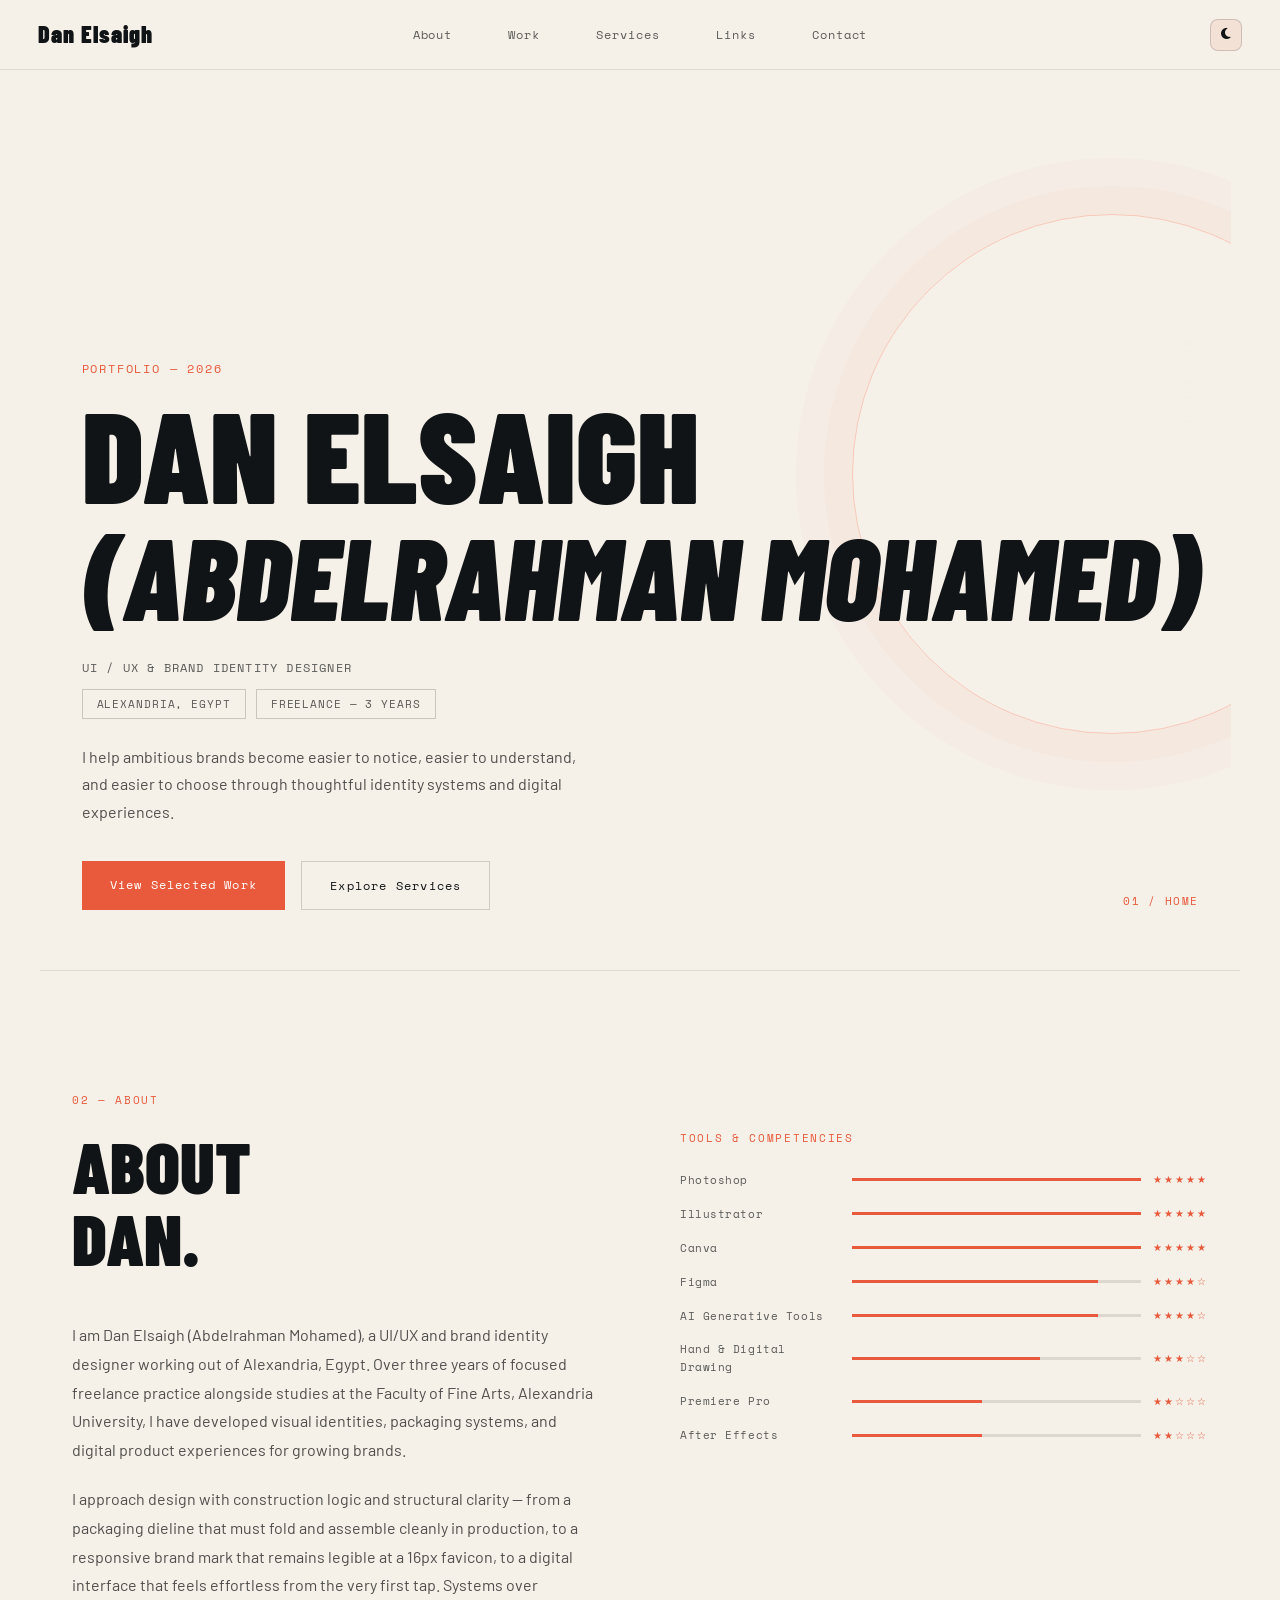
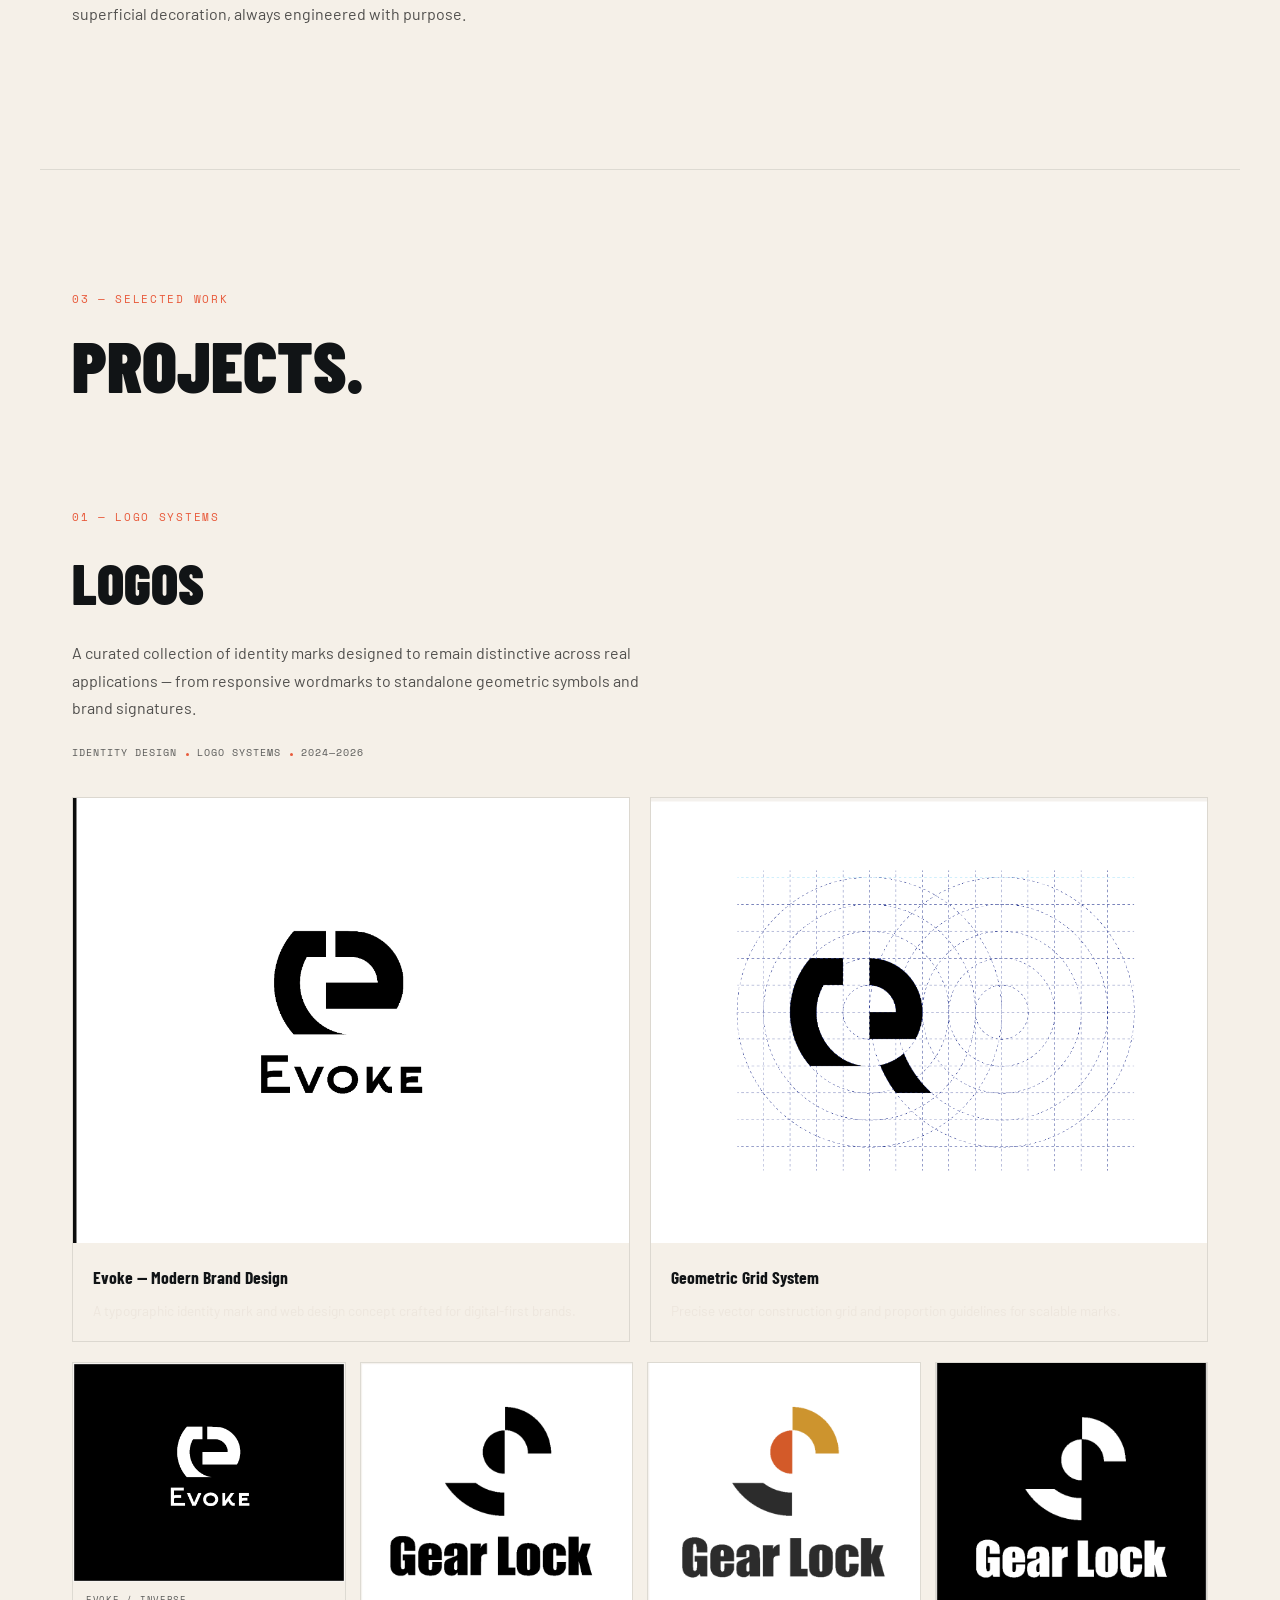
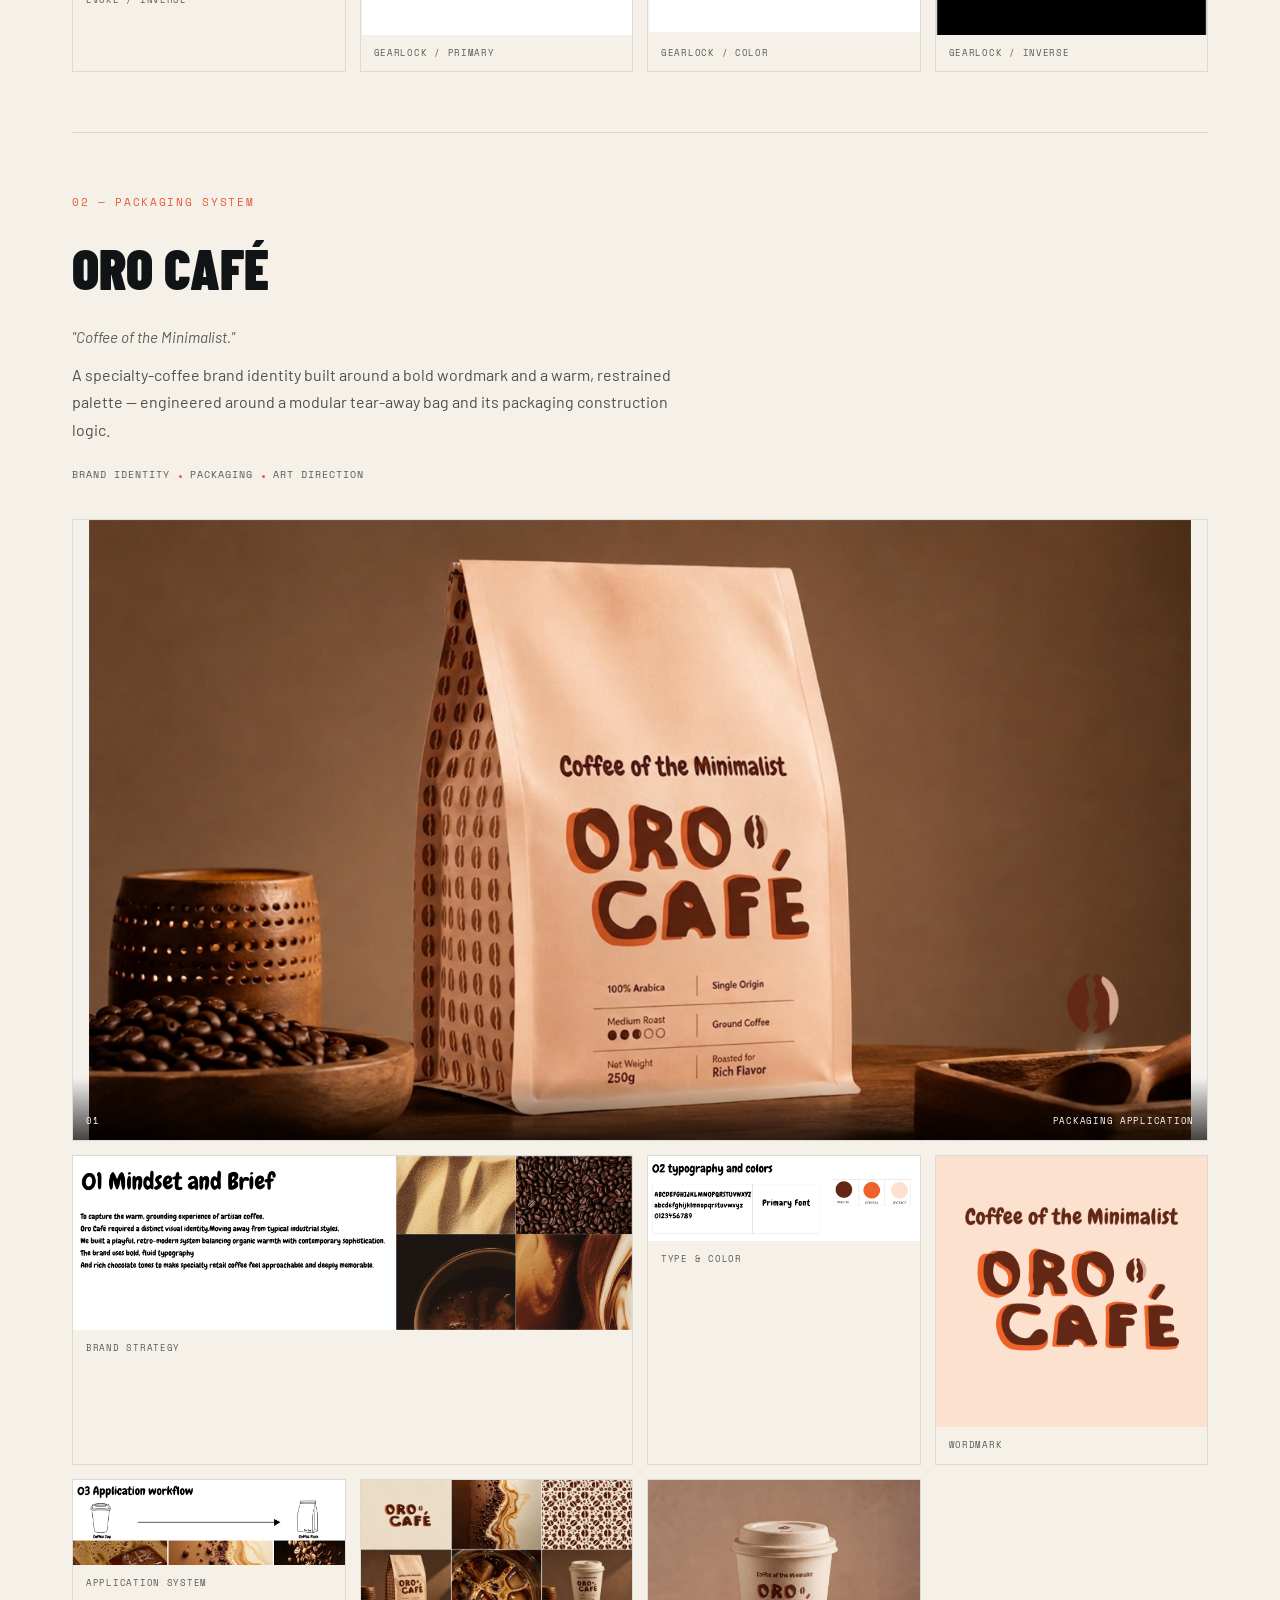
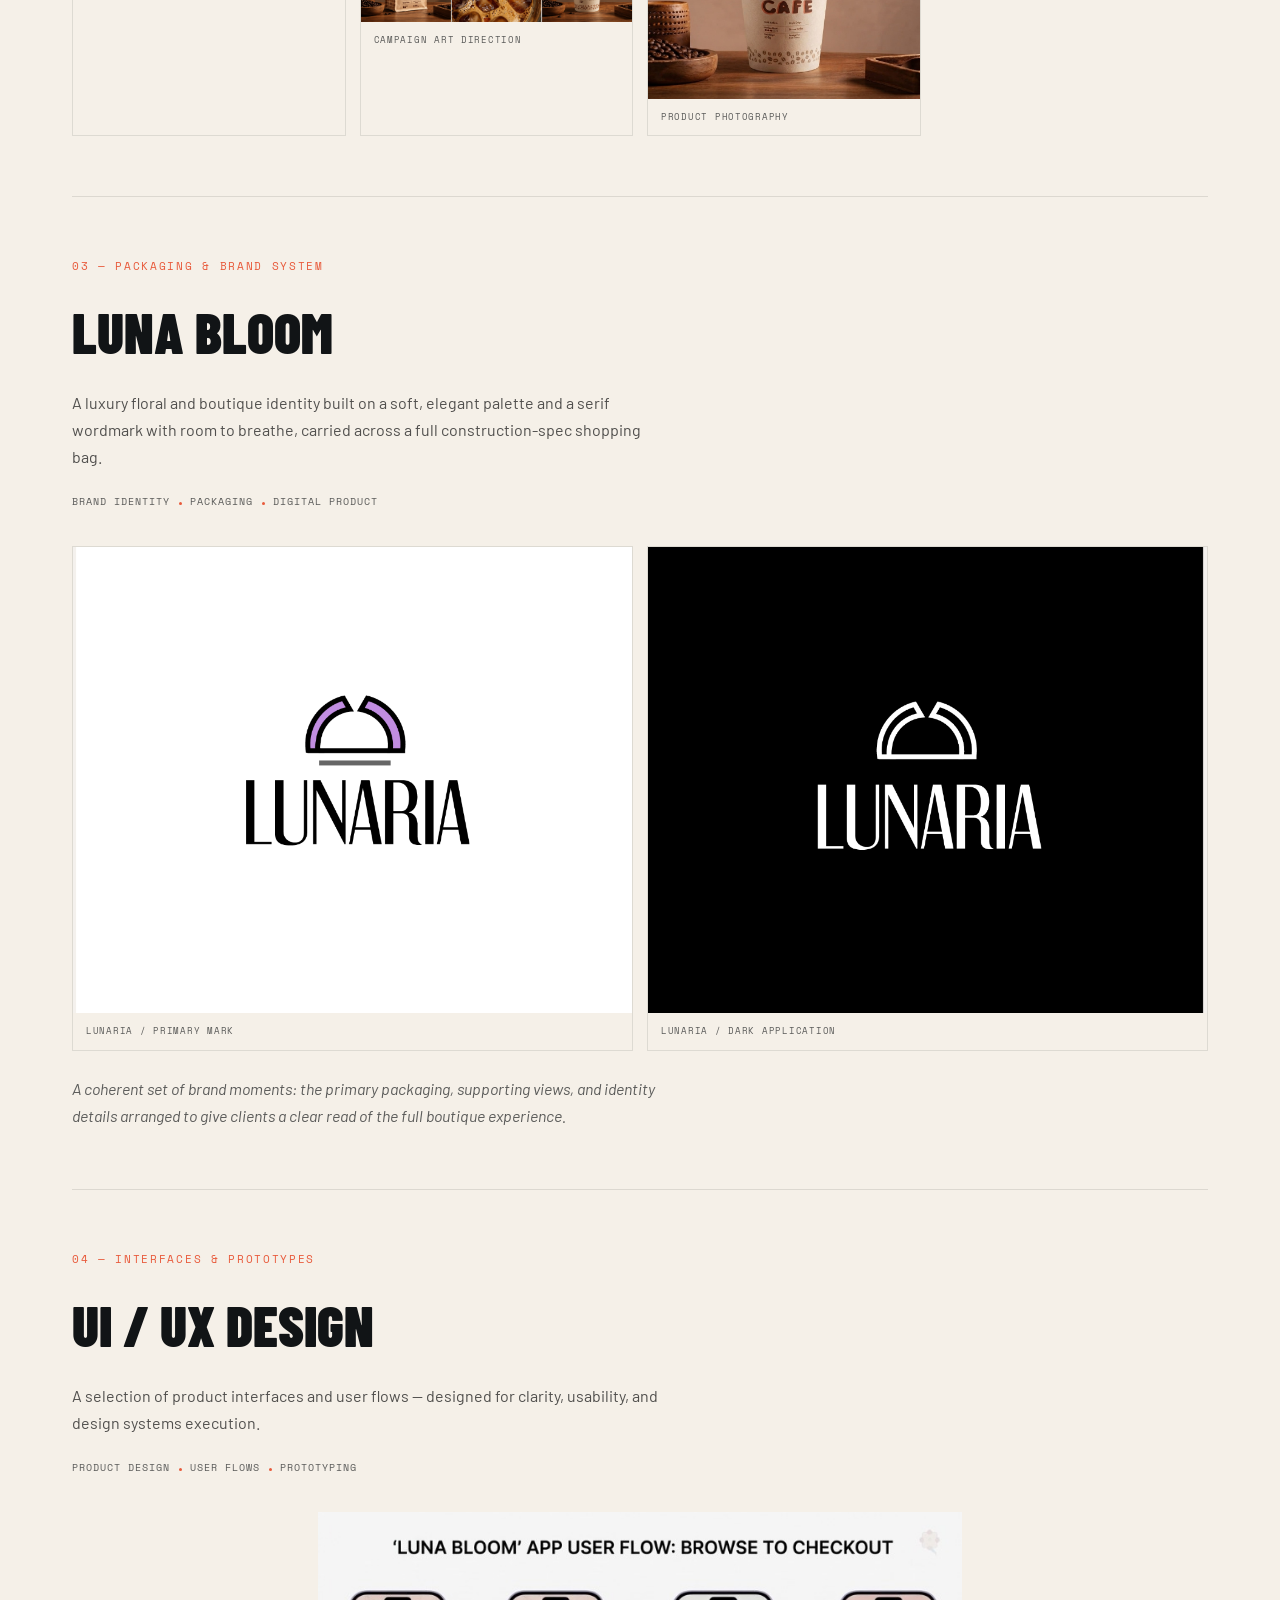
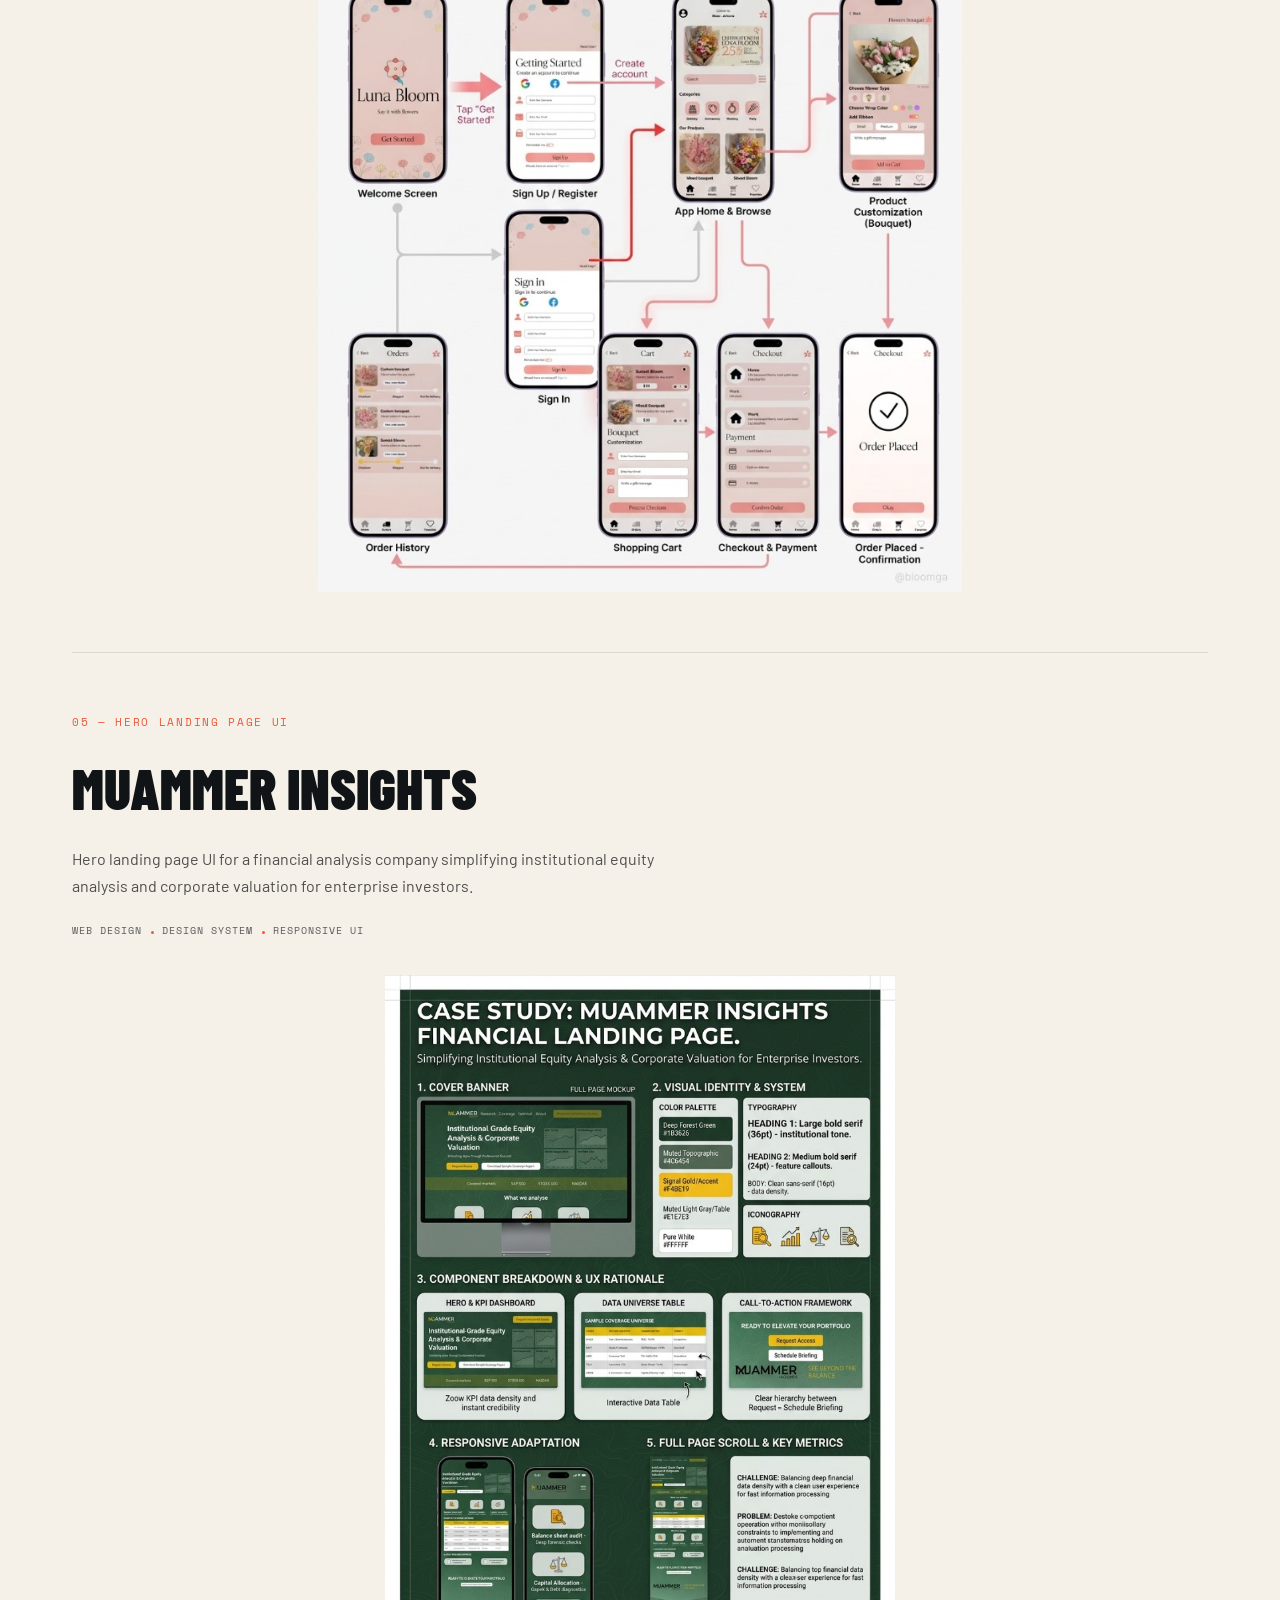
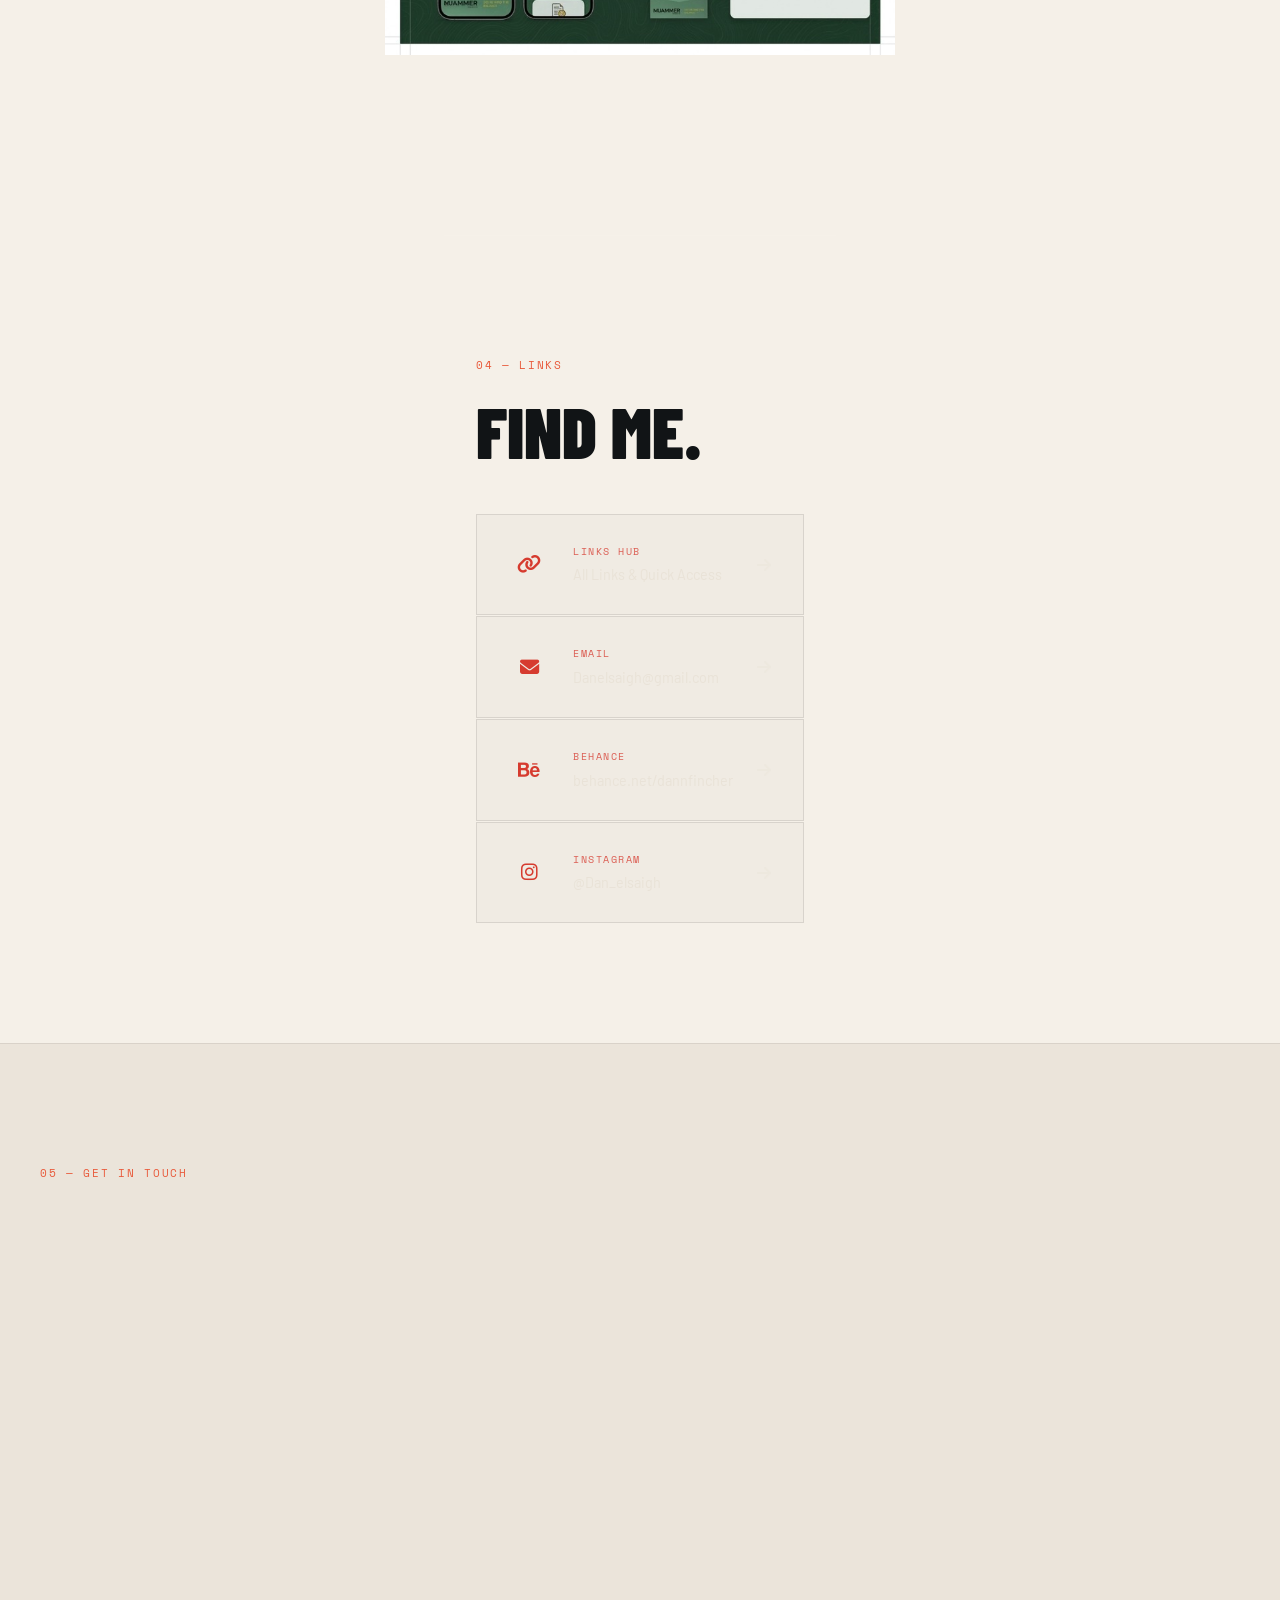
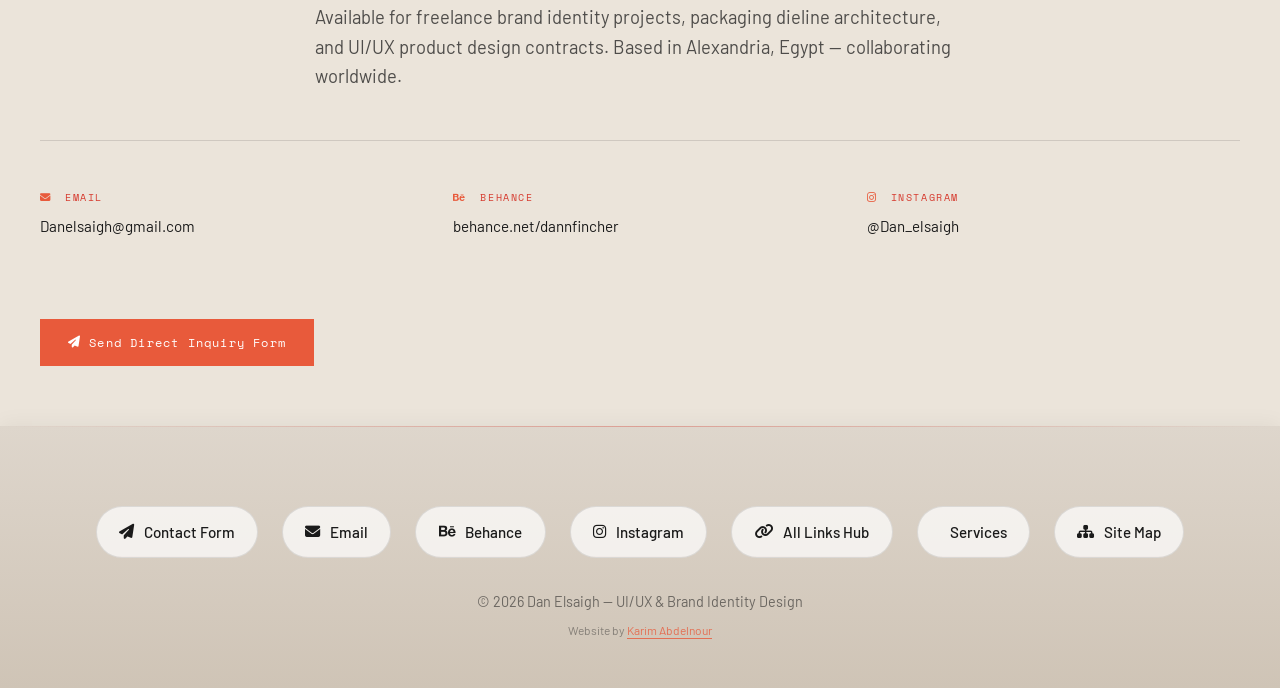
==== commit 9414b110: "Improve portfolio discoverability Add structured metadata, canonical URLs, crawl guidance, and site " ====
--- a/index.html
+++ b/index.html
@@ -5,6 +5,7 @@
   <meta name="viewport" content="width=device-width, initial-scale=1.0" />
   <title>Dan Elsaigh — UI/UX &amp; Brand Identity Designer</title>
   <meta name="description" content="Dan Elsaigh (Abdelrahman Mohamed) — UI/UX &amp; Brand Identity Designer based in Alexandria, Egypt. Brand systems, packaging architecture, and digital interfaces." />
+  <link rel="canonical" href="https://danelsaigh.github.io/website/" />
   <link rel="icon" type="image/svg+xml" href="favicon.svg" />
 
   <!-- Open Graph / Meta -->
@@ -12,6 +13,41 @@
   <meta property="og:title" content="Dan Elsaigh — UI/UX &amp; Brand Identity Designer" />
   <meta property="og:description" content="Portfolio of Dan Elsaigh (Abdelrahman Mohamed) — Brand Systems, Packaging Dielines, and UI/UX Design." />
   <meta property="og:url" content="https://danelsaigh.github.io/website/" />
+  <meta property="og:site_name" content="Dan Elsaigh Design" />
+  <meta name="twitter:card" content="summary" />
+  <meta name="twitter:title" content="Dan Elsaigh — UI/UX &amp; Brand Identity Designer" />
+  <meta name="twitter:description" content="UI/UX, brand identity, packaging, and digital product design by Dan Elsaigh in Alexandria, Egypt." />
+  <script type="application/ld+json">
+  {
+    "@context": "https://schema.org",
+    "@graph": [
+      {
+        "@type": "Person",
+        "@id": "https://danelsaigh.github.io/website/#person",
+        "name": "Dan Elsaigh",
+        "alternateName": "Abdelrahman Mohamed",
+        "jobTitle": "UI/UX and Brand Identity Designer",
+        "description": "UI/UX and brand identity designer based in Alexandria, Egypt.",
+        "url": "https://danelsaigh.github.io/website/",
+        "email": "mailto:Danelsaigh@gmail.com",
+        "address": { "@type": "PostalAddress", "addressLocality": "Alexandria", "addressCountry": "EG" },
+        "sameAs": [
+          "https://www.behance.net/dannfincher",
+          "https://instagram.com/Dan_elsaigh"
+        ]
+      },
+      {
+        "@type": "WebSite",
+        "@id": "https://danelsaigh.github.io/website/#website",
+        "url": "https://danelsaigh.github.io/website/",
+        "name": "Dan Elsaigh Design",
+        "description": "Portfolio of Dan Elsaigh, a UI/UX and brand identity designer.",
+        "publisher": { "@id": "https://danelsaigh.github.io/website/#person" },
+        "inLanguage": "en"
+      }
+    ]
+  }
+  </script>
 
   <!-- Theme Script -->
   <script src="theme.js"></script>
@@ -37,6 +73,7 @@
       <nav id="main-nav">
         <a href="#about">About</a>
         <a href="#work">Work</a>
+        <a href="services.html">Services</a>
         <a href="links.html">Links</a>
         <a href="contact.html">Contact</a>
       </nav>
@@ -55,10 +92,10 @@
           <span class="hero-tag">FREELANCE — 3 YEARS</span>
         </div>
       </div>
-      <p class="hero-desc">Building resilient brand identity systems, architectural packaging dielines, and intuitive digital product interfaces engineered for real-world production. Faculty of Fine Arts, Alexandria University.</p>
+      <p class="hero-desc">I help ambitious brands become easier to notice, easier to understand, and easier to choose through thoughtful identity systems and digital experiences.</p>
       <div class="hero-actions">
         <a href="#work" class="btn btn-primary">View Selected Work</a>
-        <a href="contact.html" class="btn btn-ghost">Get in Touch</a>
+        <a href="services.html" class="btn btn-ghost">Explore Services</a>
       </div>
     </div>
     <div class="hero-index">01 / HOME</div>
@@ -268,9 +305,16 @@
       <a href="links.html">
         <i class="fa-solid fa-link"></i> All Links Hub
       </a>
+      <a href="services.html">
+        <i class="fa-solid fa-sparkles"></i> Services
+      </a>
+      <a href="sitemap.html">
+        <i class="fa-solid fa-sitemap"></i> Site Map
+      </a>
     </div>
     <div class="footer-copyright">
       <p>&copy; 2026 Dan Elsaigh &mdash; UI/UX &amp; Brand Identity Design</p>
+      <p class="site-credit">Website by <a href="https://karimuq.github.io/website/" target="_blank" rel="noopener noreferrer">Karim Abdelnour</a></p>
     </div>
   </footer>
 
--- a/style.css
+++ b/style.css
@@ -16,6 +16,7 @@
 .asset-image {
   display: block;
   width: 100%;
+  max-width: 100%;
   height: auto;
   object-fit: contain;
   background: #f4f1ed;
@@ -83,6 +84,33 @@
   --accent-hover: #b82e22;
   --accent-soft: rgba(214,59,47,0.08);
   --accent-soft-hover: rgba(214,59,47,0.15);
+}
+
+/* Refined palette: warm paper, ink, coral and a restrained lime signal. */
+:root {
+  --bg-primary: #111416;
+  --header-bg: rgba(17, 20, 22, 0.88);
+  --text-primary: #f5f0e8;
+  --text-secondary: rgba(245, 240, 232, 0.68);
+  --border-strong: rgba(245, 240, 232, 0.1);
+  --border-color: rgba(245, 240, 232, 0.17);
+  --accent: #ff6b4a;
+  --accent-hover: #ff8568;
+  --accent-soft: rgba(255, 107, 74, 0.12);
+  --accent-soft-hover: rgba(255, 107, 74, 0.2);
+}
+
+[data-theme="light"] {
+  --bg-primary: #f5f0e8;
+  --header-bg: rgba(245, 240, 232, 0.9);
+  --text-primary: #111416;
+  --text-secondary: rgba(17, 20, 22, 0.68);
+  --border-strong: rgba(17, 20, 22, 0.1);
+  --border-color: rgba(17, 20, 22, 0.17);
+  --accent: #e85a3b;
+  --accent-hover: #c9482f;
+  --accent-soft: rgba(232, 90, 59, 0.1);
+  --accent-soft-hover: rgba(232, 90, 59, 0.17);
 }
 
 /* ===== RESET & BASE ===== */
@@ -196,6 +224,31 @@
   justify-content: flex-end; padding: 120px 32px 60px;
   position: relative; overflow: hidden;
   max-width: 1200px; margin: 0 auto;
+  isolation: isolate;
+}
+
+.hero::before {
+  content: '';
+  position: absolute;
+  width: min(42vw, 520px);
+  height: min(42vw, 520px);
+  right: -12%;
+  top: 16%;
+  border: 1px solid rgba(255, 107, 74, 0.3);
+  border-radius: 50%;
+  box-shadow: 0 0 0 28px rgba(255, 107, 74, 0.035), 0 0 0 56px rgba(255, 107, 74, 0.025);
+  z-index: -1;
+}
+
+.hero::after {
+  content: 'DESIGN WITH INTENT';
+  position: absolute;
+  right: 3%;
+  top: 24%;
+  color: rgba(245, 240, 232, 0.24);
+  font: 0.62rem 'Space Mono', monospace;
+  letter-spacing: 0.18em;
+  writing-mode: vertical-rl;
 }
 
 .hero-eyebrow {
@@ -313,6 +366,9 @@
 .two-col { grid-template-columns: 1fr 1fr; }
 .three-col { grid-template-columns: 2fr 1fr 1fr; }
 .four-col { grid-template-columns: 2fr 1fr 1fr; grid-template-rows: auto auto; }
+.project-grid > *,
+.asset-strip > *,
+.asset-gallery > * { min-width: 0; }
 
 .project-card { border: 1px solid rgba(255,255,255,0.08); overflow: hidden; transition: border-color .3s, transform .3s; }
 .project-card:hover { border-color: rgba(214,59,47,0.4); transform: translateY(-3px); }
@@ -322,7 +378,13 @@
 .proj-body { padding: 20px; }
 .proj-body h4 { font-family: 'Barlow Condensed', sans-serif; font-size: 1.1rem; font-weight: 700; margin-bottom: 8px; }
 .proj-body p { font-size: 0.85rem; color: rgba(232,224,213,0.6); line-height: 1.6; }
-.project-card .asset-image { aspect-ratio: 1.35; }
+.project-card .asset-image {
+  aspect-ratio: auto;
+  height: auto;
+  object-fit: contain;
+  object-position: center;
+  cursor: zoom-in;
+}
 .asset-tile {
   min-width: 0;
   margin: 0;
@@ -331,8 +393,12 @@
   background: var(--bg-primary);
 }
 .asset-tile .asset-image {
-  aspect-ratio: 1.35;
+  aspect-ratio: auto;
+  height: auto;
+  object-fit: contain;
+  object-position: center;
   transition: transform .45s ease;
+  cursor: zoom-in;
 }
 .asset-tile:hover .asset-image { transform: scale(1.025); }
 .asset-tile figcaption,
@@ -347,7 +413,7 @@
   letter-spacing: .08em;
 }
 .asset-strip--compact { margin-top: 20px; }
-.asset-strip--compact .asset-tile .asset-image { aspect-ratio: 1; }
+.asset-strip--compact .asset-tile .asset-image { aspect-ratio: auto; }
 .project-feature {
   position: relative;
   overflow: hidden;
@@ -355,6 +421,7 @@
   background: #f4f1ed;
 }
 .project-feature .asset-image { max-height: 620px; object-fit: contain; }
+.asset-image--feature { cursor: zoom-in; }
 .feature-label {
   position: absolute;
   left: 0;
@@ -365,7 +432,92 @@
   padding-top: 36px;
 }
 .asset-gallery--oro .asset-tile--large { grid-column: span 2; }
-.asset-gallery--oro .asset-tile--large .asset-image { aspect-ratio: 1.8; }
+.asset-gallery--oro .asset-tile--large .asset-image { aspect-ratio: auto; }
+
+/* ===== PORTFOLIO IMAGE VIEWER ===== */
+body.viewer-open { overflow: hidden; }
+.image-viewer {
+  position: fixed;
+  inset: 0;
+  z-index: 2000;
+  display: grid;
+  place-items: center;
+  padding: 28px;
+  background: rgba(8, 10, 11, 0.94);
+  opacity: 0;
+  pointer-events: none;
+  transition: opacity .25s ease;
+}
+.image-viewer.is-open { opacity: 1; pointer-events: auto; }
+.image-viewer-backdrop { position: absolute; inset: 0; cursor: zoom-out; }
+.image-viewer-panel {
+  position: relative;
+  z-index: 1;
+  display: grid;
+  grid-template-columns: 48px minmax(0, 1fr) 48px;
+  grid-template-rows: auto minmax(0, 1fr);
+  gap: 12px;
+  width: min(1180px, 100%);
+  height: min(90vh, 900px);
+}
+.image-viewer-toolbar {
+  grid-column: 1 / -1;
+  display: flex;
+  justify-content: space-between;
+  align-items: center;
+  color: rgba(245, 240, 232, .7);
+  font: .68rem 'Space Mono', monospace;
+  letter-spacing: .12em;
+}
+.image-viewer-close, .image-viewer-control {
+  display: inline-flex;
+  align-items: center;
+  justify-content: center;
+  border: 1px solid rgba(245, 240, 232, .22);
+  background: rgba(245, 240, 232, .08);
+  color: var(--text-primary);
+  cursor: pointer;
+  transition: background .2s, border-color .2s, transform .2s;
+}
+.image-viewer-close { width: 42px; height: 42px; border-radius: 50%; }
+.image-viewer-close:hover, .image-viewer-control:hover { background: var(--accent); border-color: var(--accent); }
+.image-viewer-control { align-self: center; width: 42px; height: 42px; border-radius: 50%; }
+.image-viewer-control:hover { transform: scale(1.05); }
+.image-viewer-control:disabled { opacity: .35; cursor: default; }
+.image-viewer-figure {
+  grid-column: 2;
+  grid-row: 2;
+  min-width: 0;
+  min-height: 0;
+  display: flex;
+  flex-direction: column;
+  justify-content: center;
+  margin: 0;
+}
+.image-viewer-image {
+  display: block;
+  width: 100%;
+  height: auto;
+  max-height: calc(90vh - 110px);
+  object-fit: contain;
+  border: 1px solid rgba(245, 240, 232, .14);
+  background: #f5f0e8;
+}
+.image-viewer-caption {
+  padding-top: 14px;
+  color: rgba(245, 240, 232, .72);
+  font: .65rem 'Space Mono', monospace;
+  letter-spacing: .1em;
+  text-align: center;
+}
+.image-viewer-prev { grid-column: 1; grid-row: 2; }
+.image-viewer-next { grid-column: 3; grid-row: 2; }
+@media (max-width: 640px) {
+  .image-viewer { padding: 16px; }
+  .image-viewer-panel { grid-template-columns: 38px minmax(0, 1fr) 38px; gap: 8px; height: 88vh; }
+  .image-viewer-control { width: 36px; height: 36px; font-size: .75rem; }
+  .image-viewer-image { max-height: calc(88vh - 105px); }
+}
 @media (max-width: 700px) {
   .asset-gallery--oro {
     grid-template-columns: minmax(0, 1fr) !important;
@@ -568,6 +720,8 @@
   .theme-toggle { order: 2; margin-left: auto; margin-right: 0.5rem; }
   .hamburger { order: 3; margin-left: 0; }
   .header-content { grid-template-columns: 1fr auto auto; }
+  .hero::after { display: none; }
+  .hero::before { width: 280px; height: 280px; right: -28%; top: 10%; }
 }
 @media (max-width: 640px) {
   .hero { padding: 30px 20px 50px; }
@@ -623,6 +777,27 @@
 .footer-links a:hover i { transform: scale(1.15); }
 .footer-copyright { opacity: 0.8; font-size: 0.9em; color: #ecf0f1; }
 .footer-copyright:hover { opacity: 1; }
+.site-credit { margin-top: 8px; font-size: .75rem; color: rgba(245, 240, 232, .52); }
+.site-credit a { color: var(--accent); text-decoration: underline; text-underline-offset: 3px; }
+.site-credit a:hover { color: var(--text-primary); }
+
+/* ===== SITE MAP ===== */
+.sitemap-page {
+  max-width: 1200px;
+  margin: 70px auto 0;
+  padding: 110px 32px 130px;
+}
+.sitemap-intro { max-width: 540px; color: var(--text-secondary); font-size: 1.1rem; line-height: 1.7; margin: -20px 0 42px; }
+.sitemap-grid { display: grid; grid-template-columns: repeat(3, 1fr); gap: 14px; }
+.sitemap-grid a { min-height: 170px; padding: 24px; border: 1px solid var(--border-color); display: flex; flex-direction: column; transition: background .2s, border-color .2s, transform .2s; }
+.sitemap-grid a:hover { background: var(--accent-soft); border-color: var(--accent); transform: translateY(-3px); }
+.sitemap-grid span { color: var(--accent); font: .68rem 'Space Mono', monospace; letter-spacing: .12em; }
+.sitemap-grid strong { font: 700 2rem/1 'Barlow Condensed', sans-serif; text-transform: uppercase; margin: 24px 0 8px; }
+.sitemap-grid small { color: var(--text-secondary); line-height: 1.5; }
+@media (max-width: 640px) {
+  .sitemap-page { padding: 80px 20px 90px; }
+  .sitemap-grid { grid-template-columns: 1fr; }
+}
 
 /* ===== LIGHT MODE SECTION OVERRIDES ===== */
 [data-theme="light"] .hero-title,
@@ -699,6 +874,7 @@
 [data-theme="light"] .footer-copyright {
   color: rgba(26, 26, 26, 0.7);
 }
+[data-theme="light"] .site-credit { color: rgba(26, 26, 26, .52); }
 
 /* ===== DEDICATED CONTACT PAGE & FORM ===== */
 .contact-page-container {
@@ -827,6 +1003,46 @@
   text-decoration: underline;
 }
 
+/* ===== SERVICES PAGE ===== */
+.services-page { margin-top: 70px; }
+.services-hero, .service-list, .services-process, .services-cta {
+  max-width: 1200px; margin: 0 auto; padding: 110px 32px;
+}
+.services-hero { min-height: 610px; display: flex; flex-direction: column; justify-content: center; border-bottom: 1px solid var(--border-strong); }
+.services-hero h1, .services-cta h2 {
+  font: 900 clamp(3.2rem, 8vw, 7rem)/.9 'Barlow Condensed', sans-serif;
+  letter-spacing: -.02em; text-transform: uppercase; max-width: 900px;
+}
+.services-hero h1 em, .services-cta h2 em { color: var(--accent); font-style: italic; }
+.services-hero > p { max-width: 540px; color: var(--text-secondary); font-size: 1.15rem; line-height: 1.7; margin: 28px 0 34px; }
+.services-hero .btn i, .services-cta .btn i { margin-left: 8px; }
+.service-list { padding-top: 26px; padding-bottom: 30px; }
+.service-row { display: grid; grid-template-columns: 90px 1fr 30px; gap: 30px; padding: 46px 0; border-bottom: 1px solid var(--border-strong); align-items: start; }
+.service-number { color: var(--accent); font: 700 .7rem 'Space Mono', monospace; letter-spacing: .12em; padding-top: 8px; }
+.service-row h2 { font: 700 clamp(2rem, 4vw, 3.4rem)/1 'Barlow Condensed', sans-serif; text-transform: uppercase; margin-bottom: 12px; }
+.service-row p { max-width: 600px; color: var(--text-secondary); line-height: 1.7; }
+.service-row ul { display: flex; flex-wrap: wrap; gap: 8px 20px; margin-top: 22px; color: var(--text-secondary); font: .68rem 'Space Mono', monospace; letter-spacing: .04em; }
+.service-row li::before { content: '↳'; color: var(--accent); margin-right: 7px; }
+.service-arrow { color: var(--accent); padding-top: 8px; transition: transform .2s; }
+.service-row:hover .service-arrow { transform: translate(3px, -3px); }
+.services-process { border-top: 1px solid var(--border-strong); }
+.process-grid { display: grid; grid-template-columns: repeat(3, 1fr); gap: 22px; }
+.process-grid > div { border: 1px solid var(--border-color); padding: 26px; min-height: 190px; }
+.process-grid span { color: var(--accent); font: .7rem 'Space Mono', monospace; }
+.process-grid h3 { font: 700 2rem 'Barlow Condensed', sans-serif; text-transform: uppercase; margin: 20px 0 8px; }
+.process-grid p { color: var(--text-secondary); line-height: 1.6; }
+.services-cta { text-align: center; background: var(--accent-soft); border-top: 1px solid var(--border-strong); }
+.services-cta h2 { margin: 14px auto 30px; font-size: clamp(3rem, 7vw, 6rem); }
+.services-cta .btn { display: inline-flex; align-items: center; }
+@media (max-width: 640px) {
+  .services-hero, .service-list, .services-process, .services-cta { padding: 80px 20px; }
+  .services-hero { min-height: 560px; }
+  .service-row { grid-template-columns: 42px 1fr; gap: 12px; padding: 34px 0; }
+  .service-arrow { display: none; }
+  .service-row ul { display: block; line-height: 2; }
+  .process-grid { grid-template-columns: 1fr; }
+}
+
 /* ===== THANK YOU PAGE ===== */
 .thanks-container {
   min-height: calc(100vh - 220px);
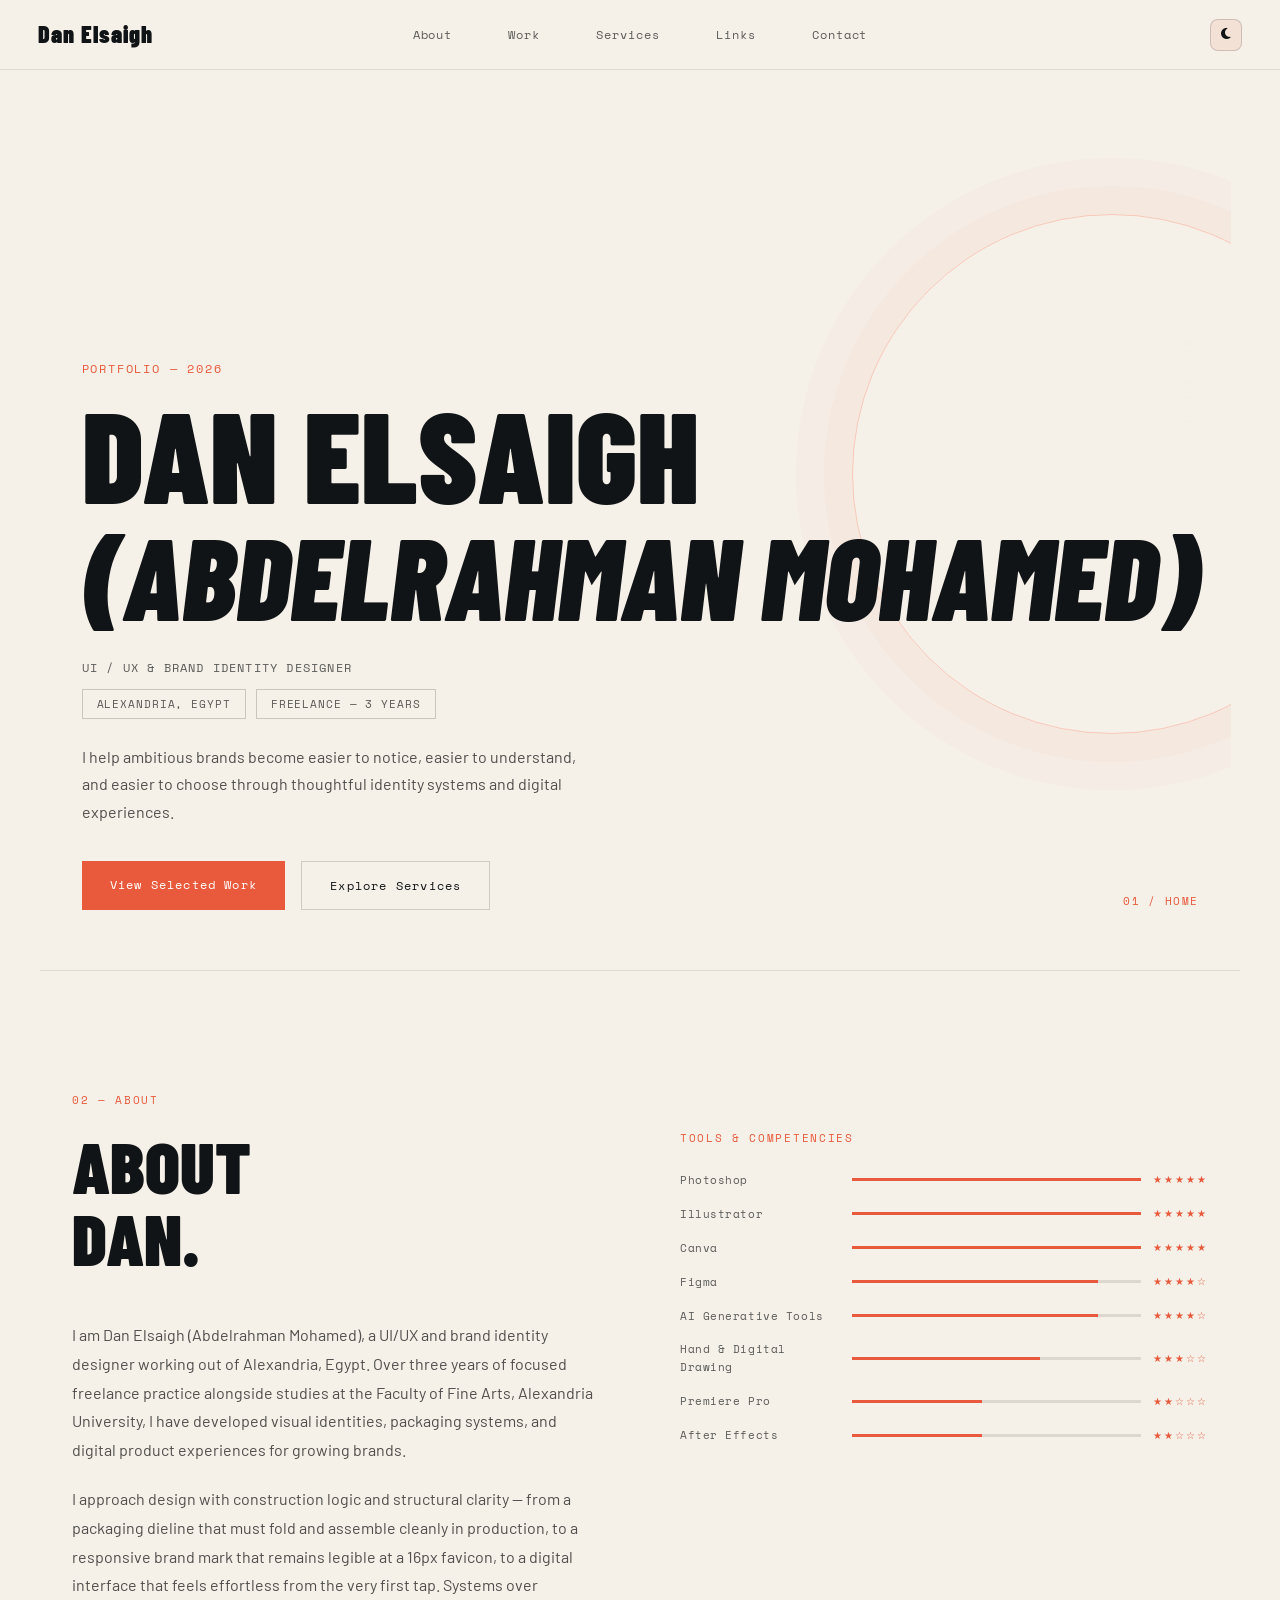
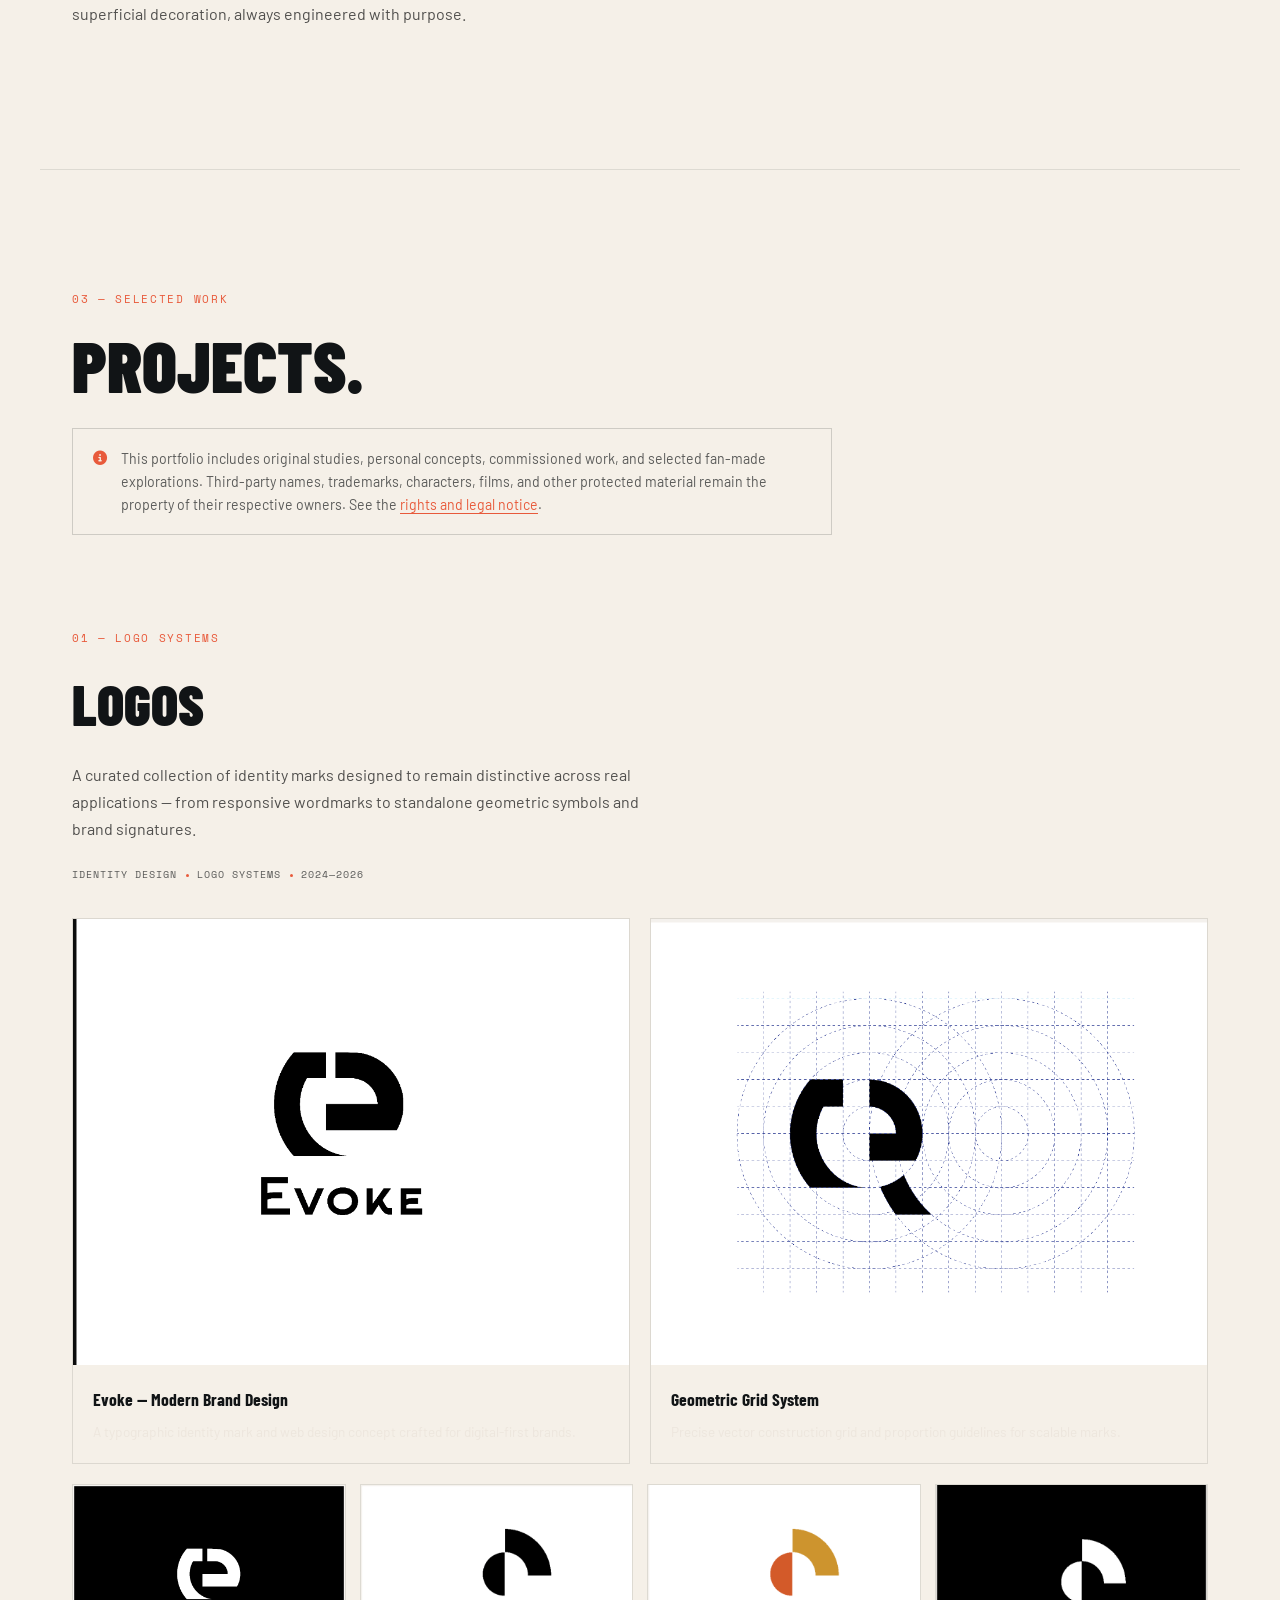
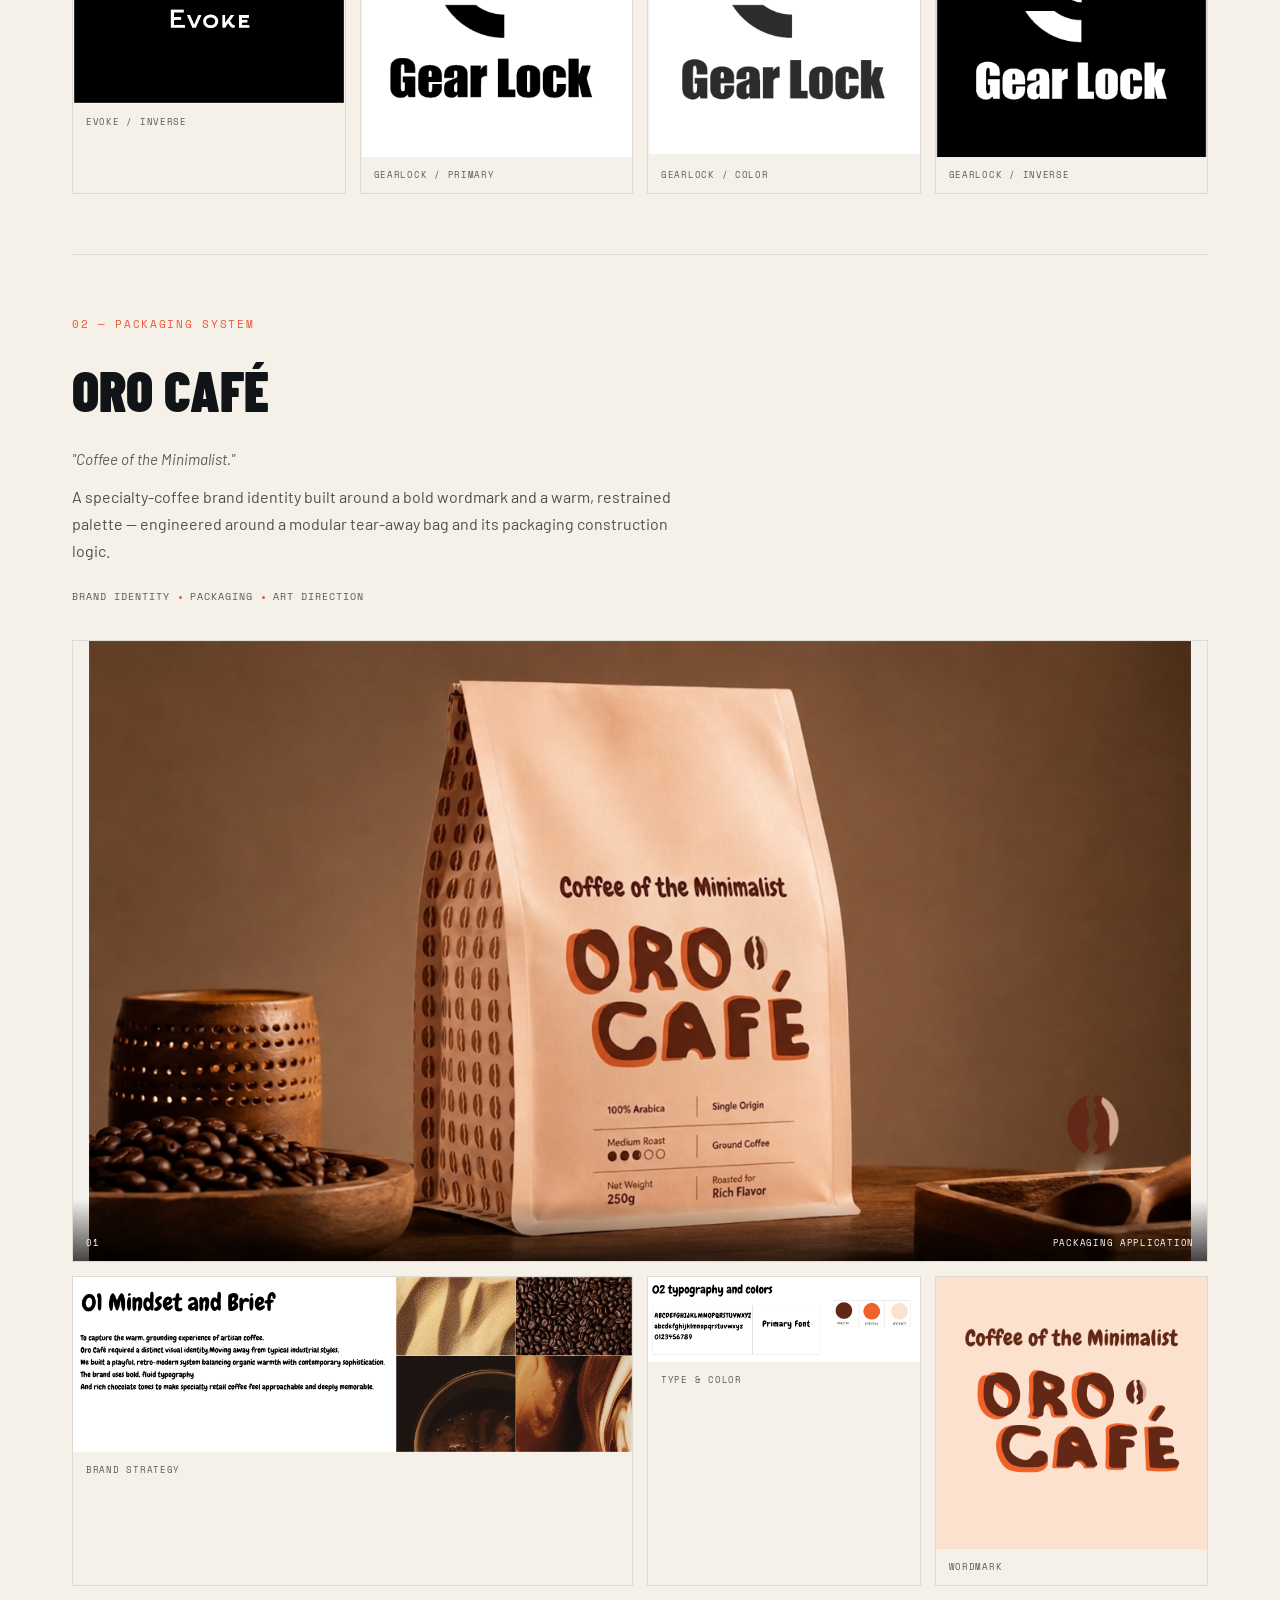
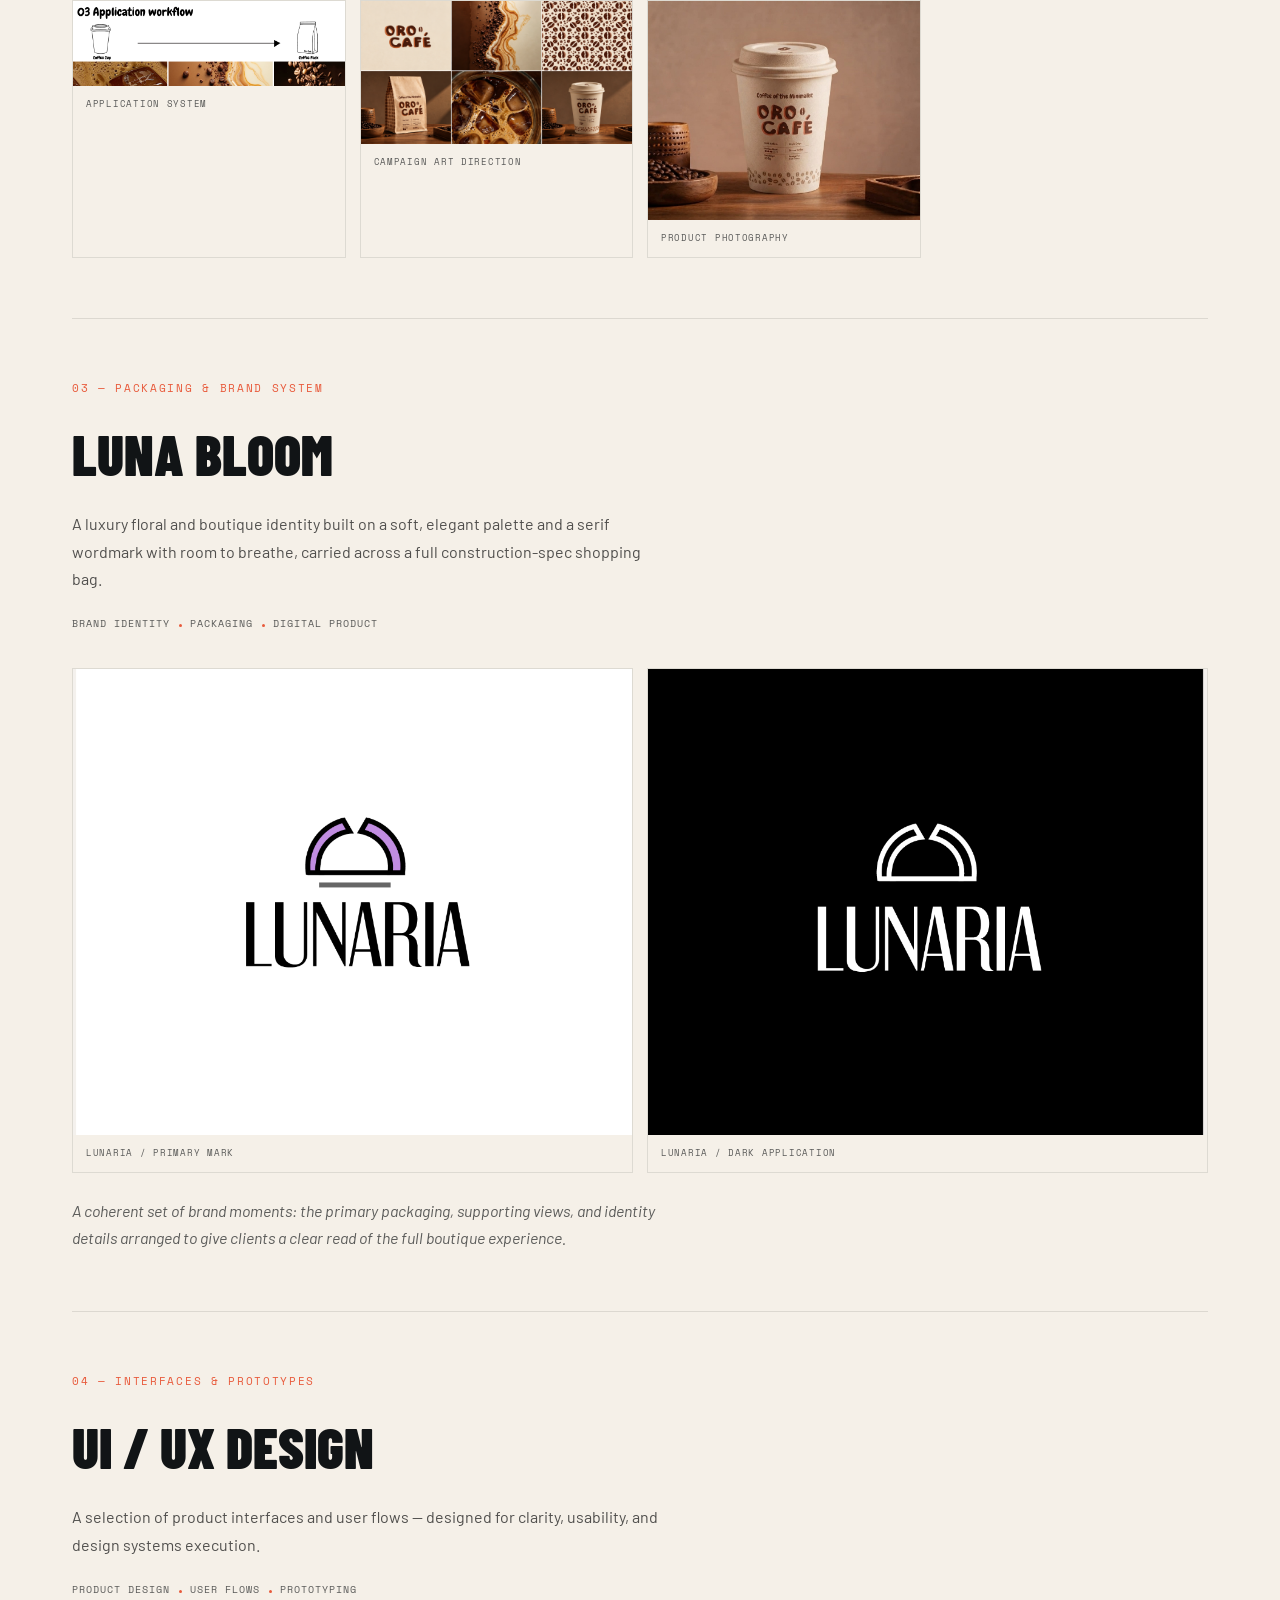
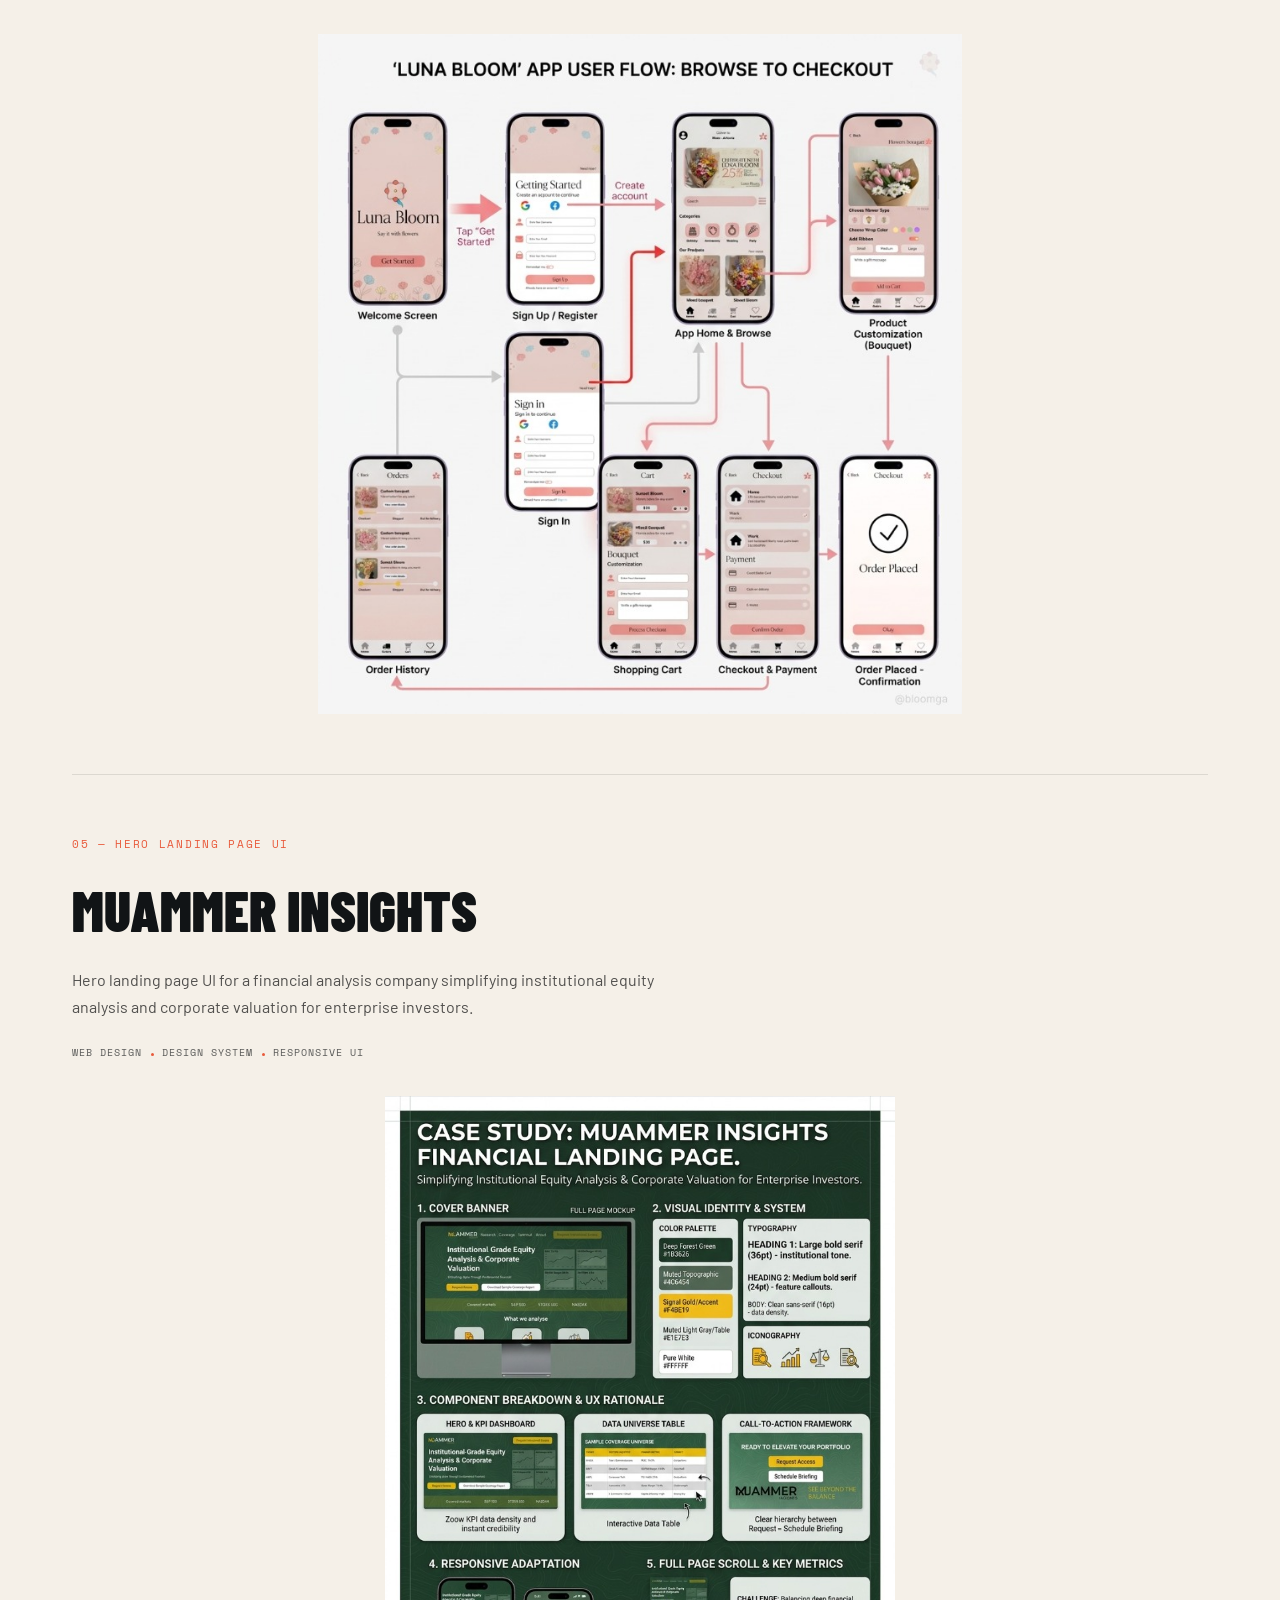
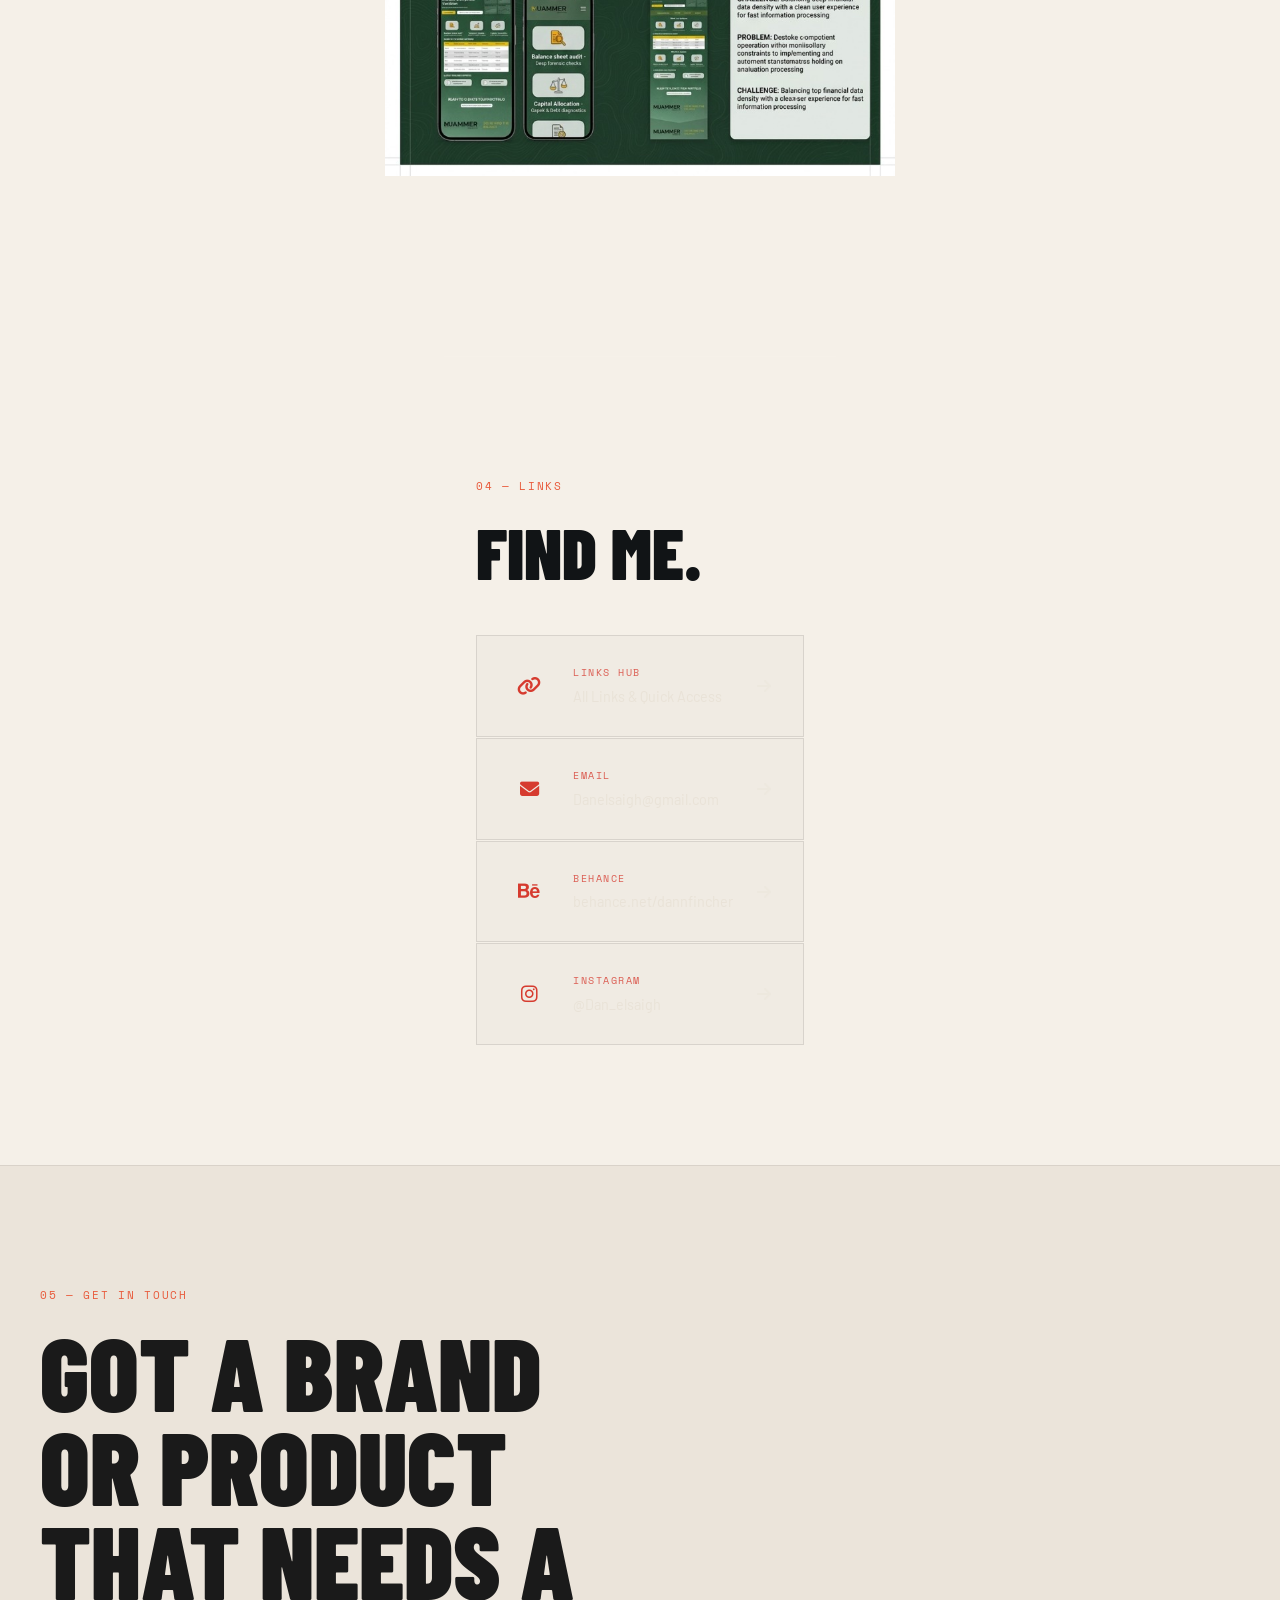
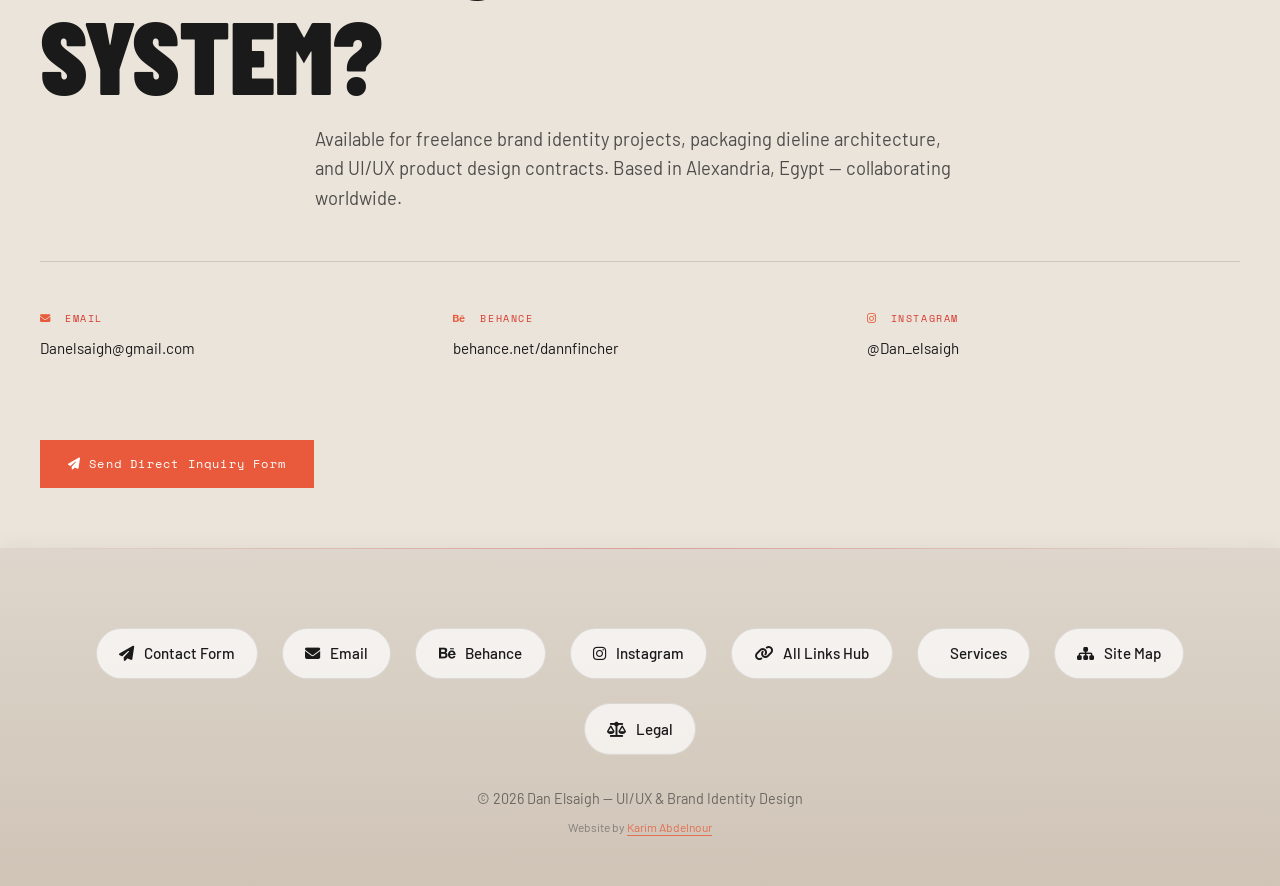
==== commit 39564656: "Add portfolio rights and legal notices Document original, commissioned, conceptual, fan-made, and th" ====
--- a/index.html
+++ b/index.html
@@ -130,6 +130,10 @@
   <section id="work" class="work">
     <div class="section-label"><span class="red">03 — SELECTED WORK</span></div>
     <h2 class="section-title">Projects.</h2>
+    <aside class="portfolio-notice" aria-label="Portfolio rights notice">
+      <i class="fa-solid fa-circle-info" aria-hidden="true"></i>
+      <p>This portfolio includes original studies, personal concepts, commissioned work, and selected fan-made explorations. Third-party names, trademarks, characters, films, and other protected material remain the property of their respective owners. See the <a href="legal.html">rights and legal notice</a>.</p>
+    </aside>
 
     <!-- Project 1: Logo Systems -->
     <article class="project" id="proj-logos">
@@ -311,6 +315,9 @@
       <a href="sitemap.html">
         <i class="fa-solid fa-sitemap"></i> Site Map
       </a>
+      <a href="legal.html">
+        <i class="fa-solid fa-scale-balanced"></i> Legal
+      </a>
     </div>
     <div class="footer-copyright">
       <p>&copy; 2026 Dan Elsaigh &mdash; UI/UX &amp; Brand Identity Design</p>
--- a/style.css
+++ b/style.css
@@ -780,6 +780,34 @@
 .site-credit { margin-top: 8px; font-size: .75rem; color: rgba(245, 240, 232, .52); }
 .site-credit a { color: var(--accent); text-decoration: underline; text-underline-offset: 3px; }
 .site-credit a:hover { color: var(--text-primary); }
+.portfolio-notice {
+  display: flex;
+  gap: 14px;
+  align-items: flex-start;
+  max-width: 760px;
+  padding: 18px 20px;
+  margin: -20px 0 34px;
+  border: 1px solid var(--border-color);
+  color: var(--text-secondary);
+  font-size: .88rem;
+  line-height: 1.65;
+}
+.portfolio-notice i { color: var(--accent); margin-top: 4px; }
+.portfolio-notice a { color: var(--accent); text-decoration: underline; text-underline-offset: 3px; }
+.legal-page { max-width: 1000px; margin: 70px auto 0; padding: 110px 32px 130px; }
+.legal-lead { max-width: 680px; color: var(--text-secondary); font-size: 1.1rem; line-height: 1.7; margin: -20px 0 58px; }
+.legal-sections { border-top: 1px solid var(--border-strong); }
+.legal-sections section { display: grid; grid-template-columns: 72px 1fr; gap: 24px; padding: 32px 0; border-bottom: 1px solid var(--border-strong); }
+.legal-number { color: var(--accent); font: .68rem 'Space Mono', monospace; letter-spacing: .12em; padding-top: 6px; }
+.legal-sections h2 { font: 700 clamp(1.7rem, 3vw, 2.5rem)/1 'Barlow Condensed', sans-serif; text-transform: uppercase; margin-bottom: 14px; }
+.legal-sections p { max-width: 720px; color: var(--text-secondary); line-height: 1.75; margin-bottom: 12px; }
+.legal-sections p:last-child { margin-bottom: 0; }
+.legal-sections a { color: var(--accent); text-decoration: underline; text-underline-offset: 3px; }
+@media (max-width: 640px) {
+  .legal-page { padding: 80px 20px 90px; }
+  .legal-sections section { grid-template-columns: 42px 1fr; gap: 12px; }
+  .portfolio-notice { margin-top: -6px; }
+}
 
 /* ===== SITE MAP ===== */
 .sitemap-page {
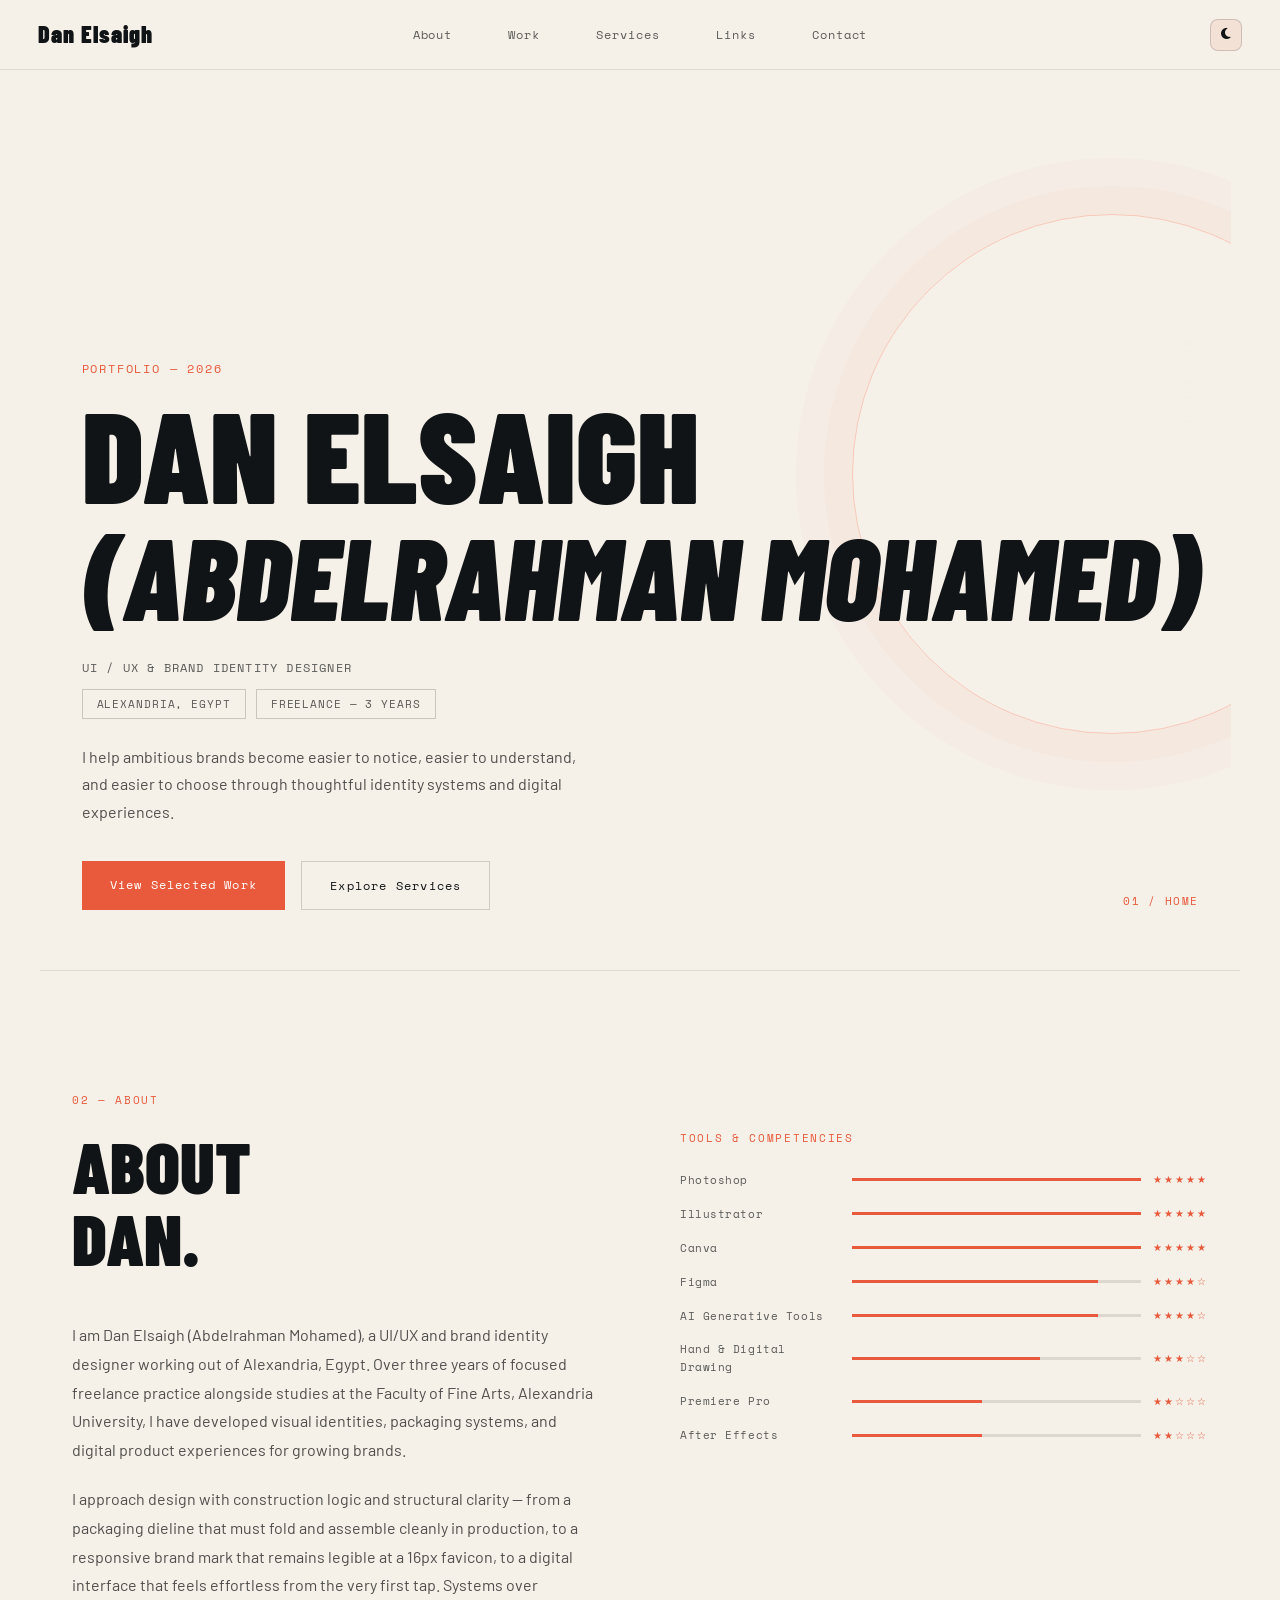
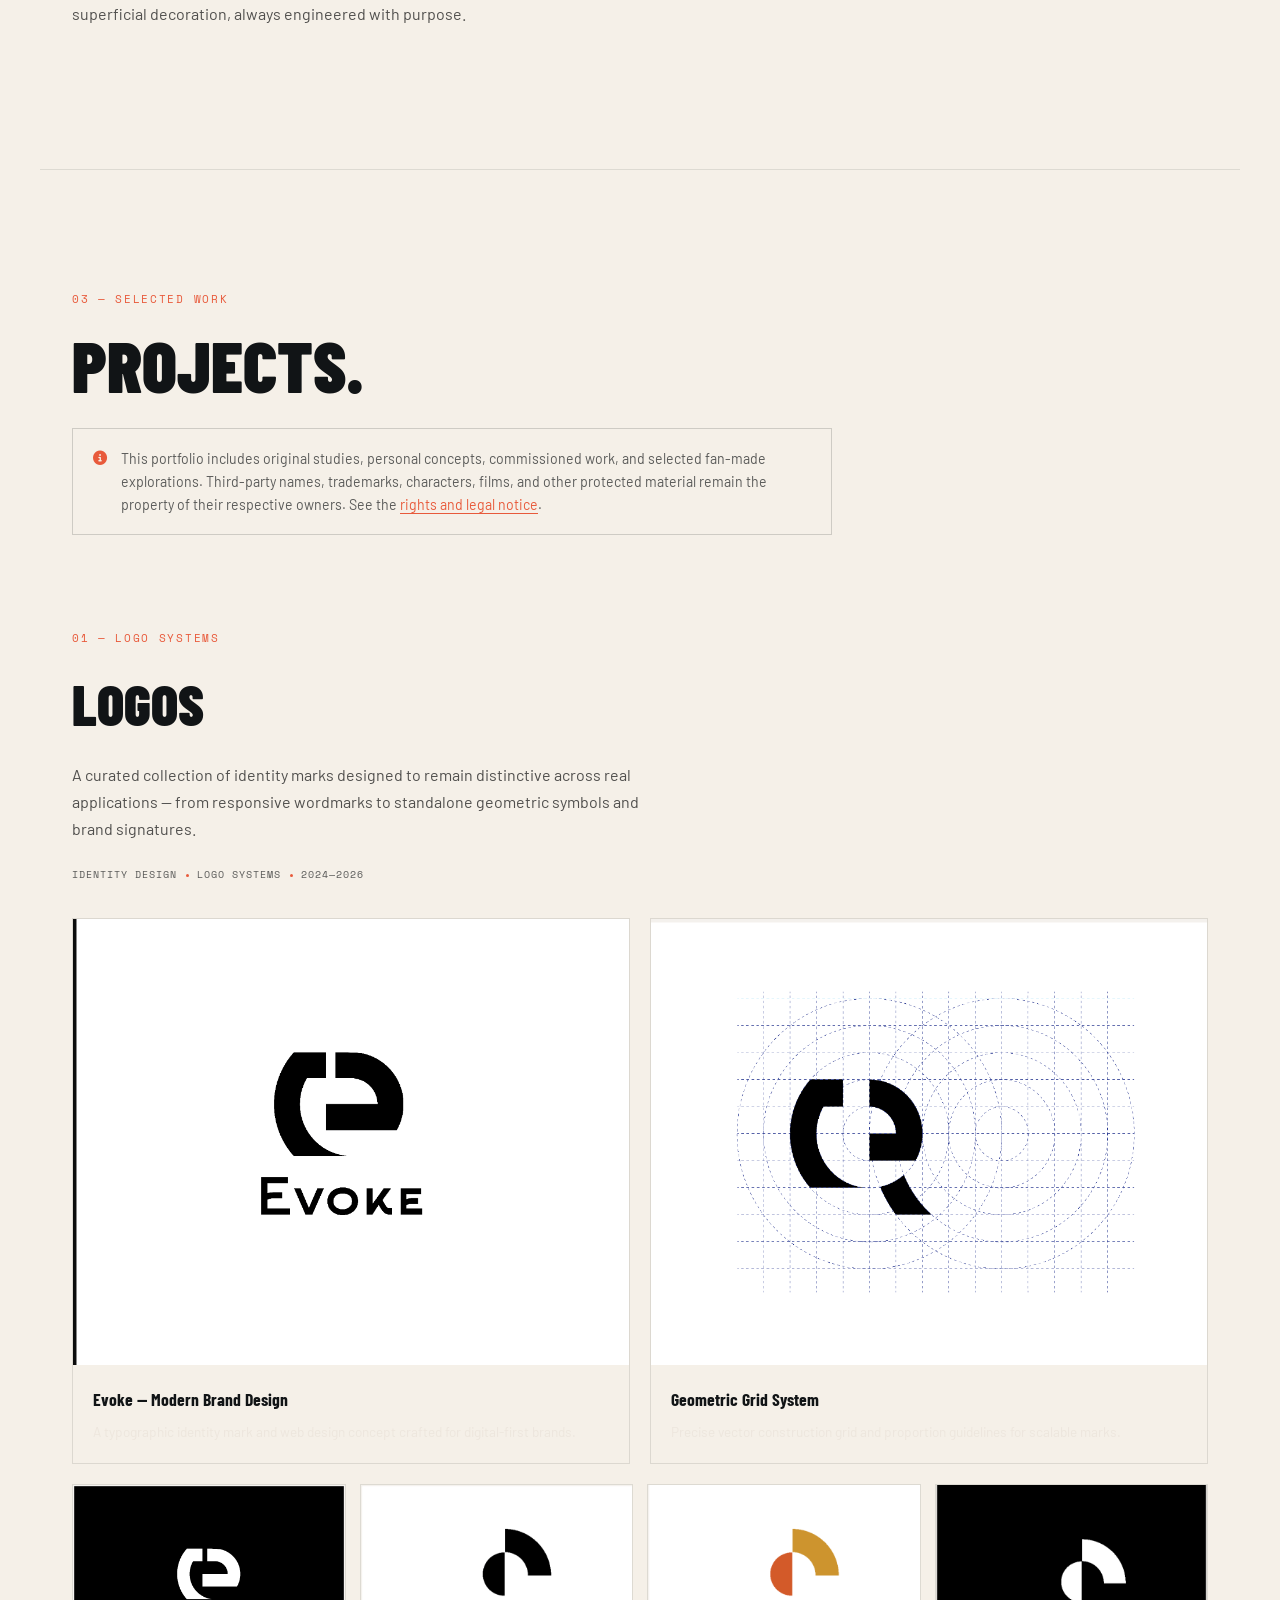
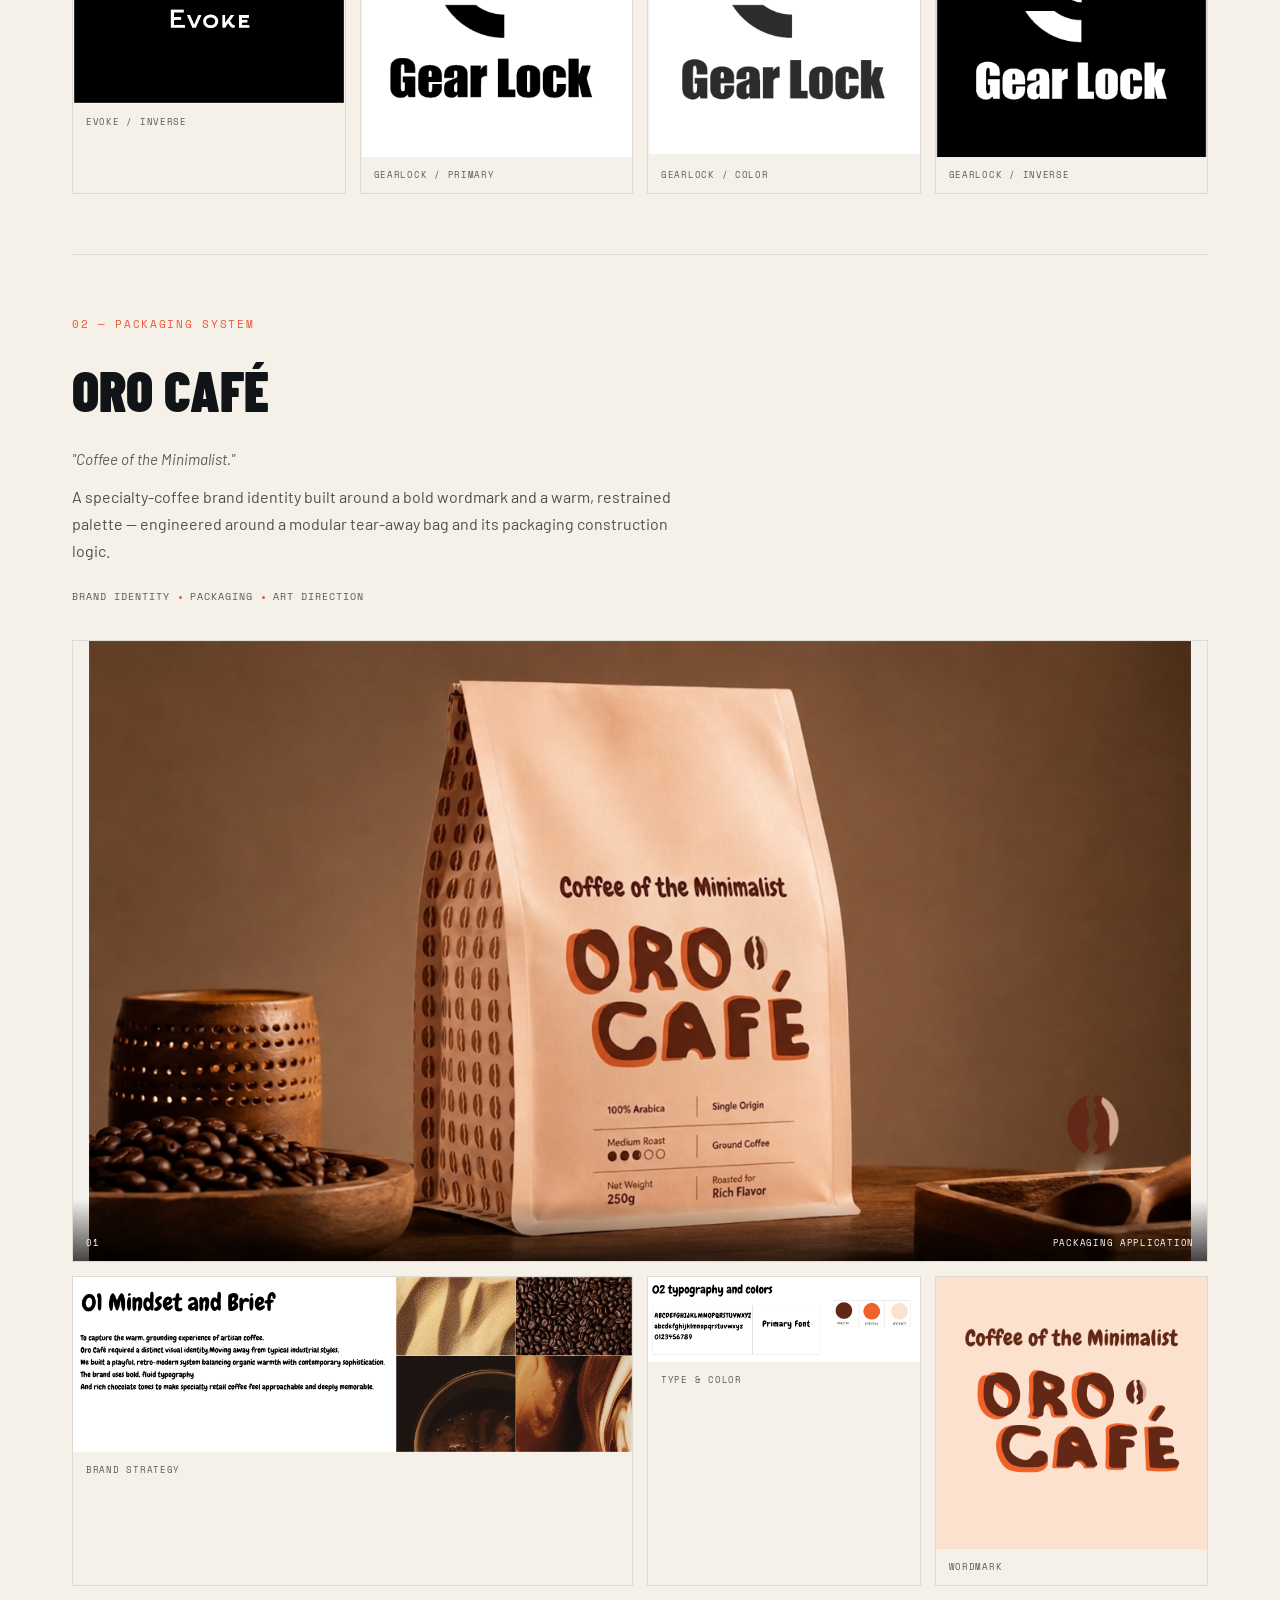
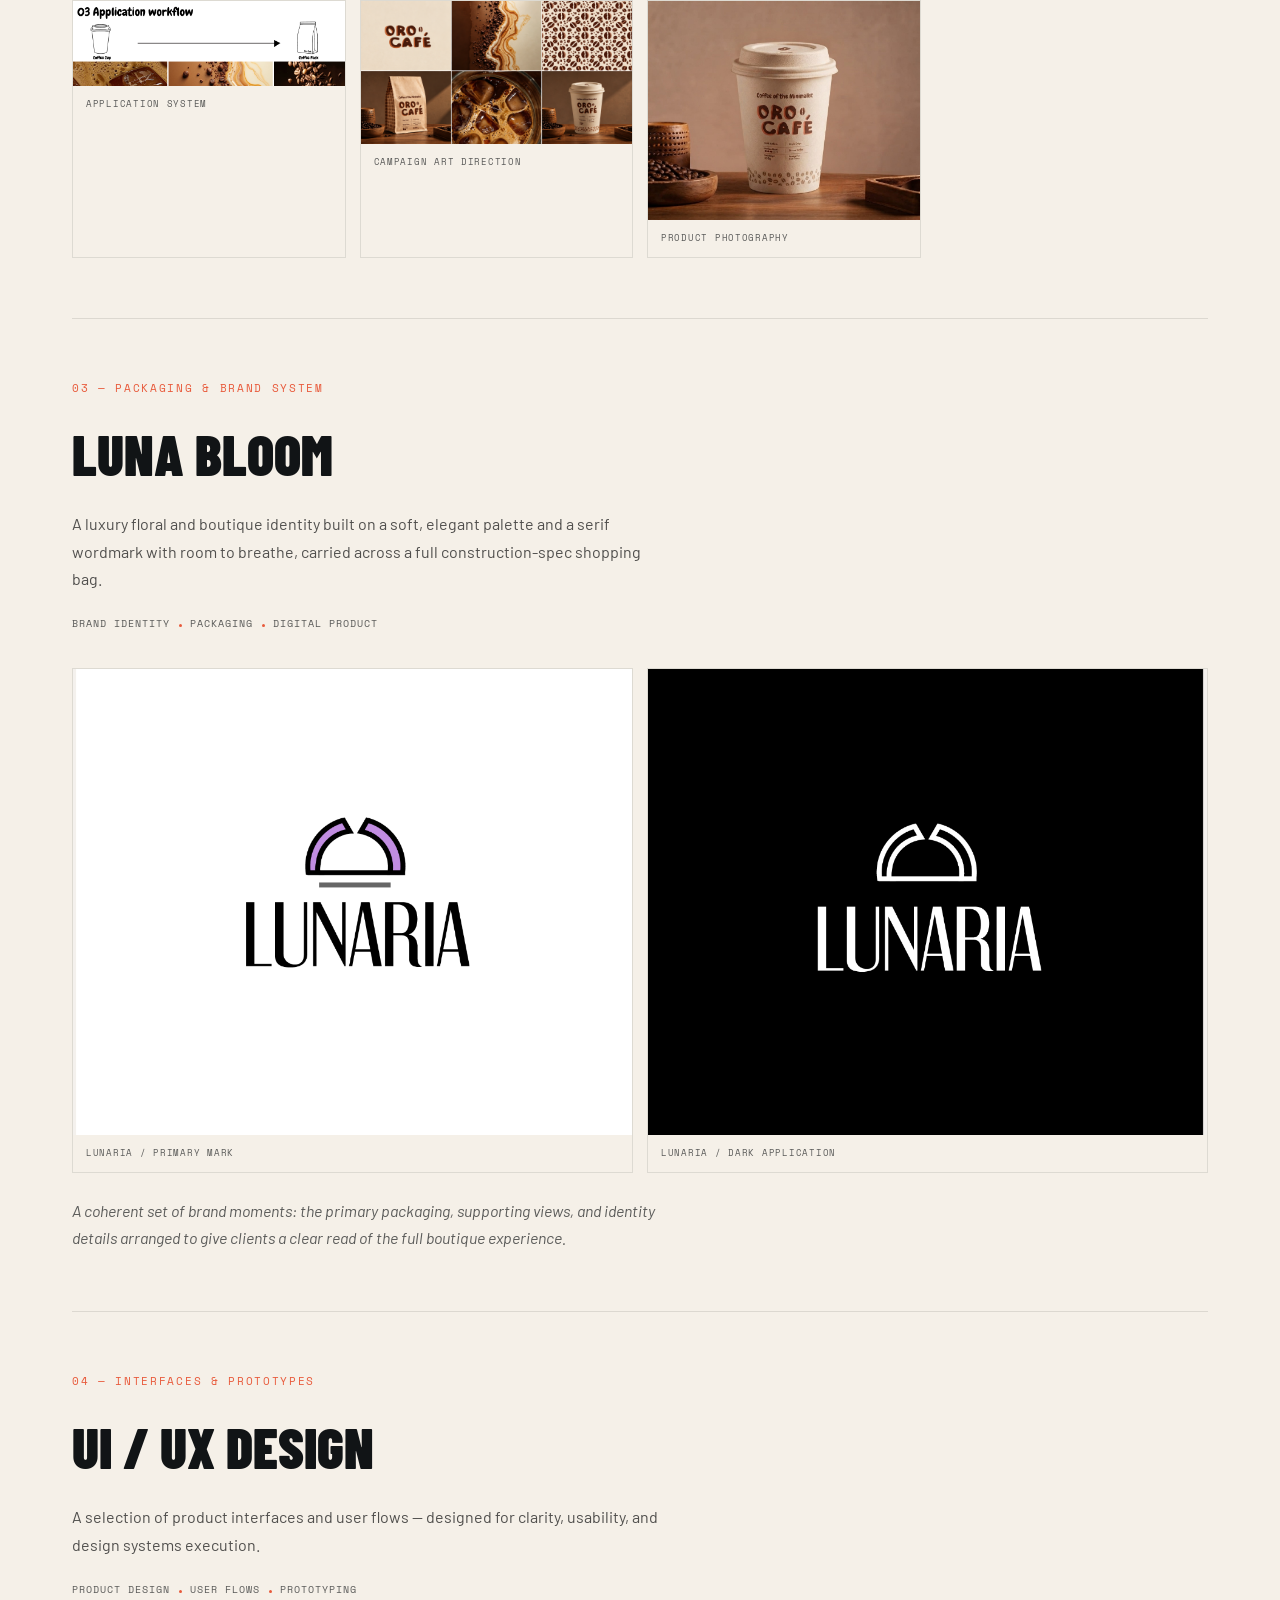
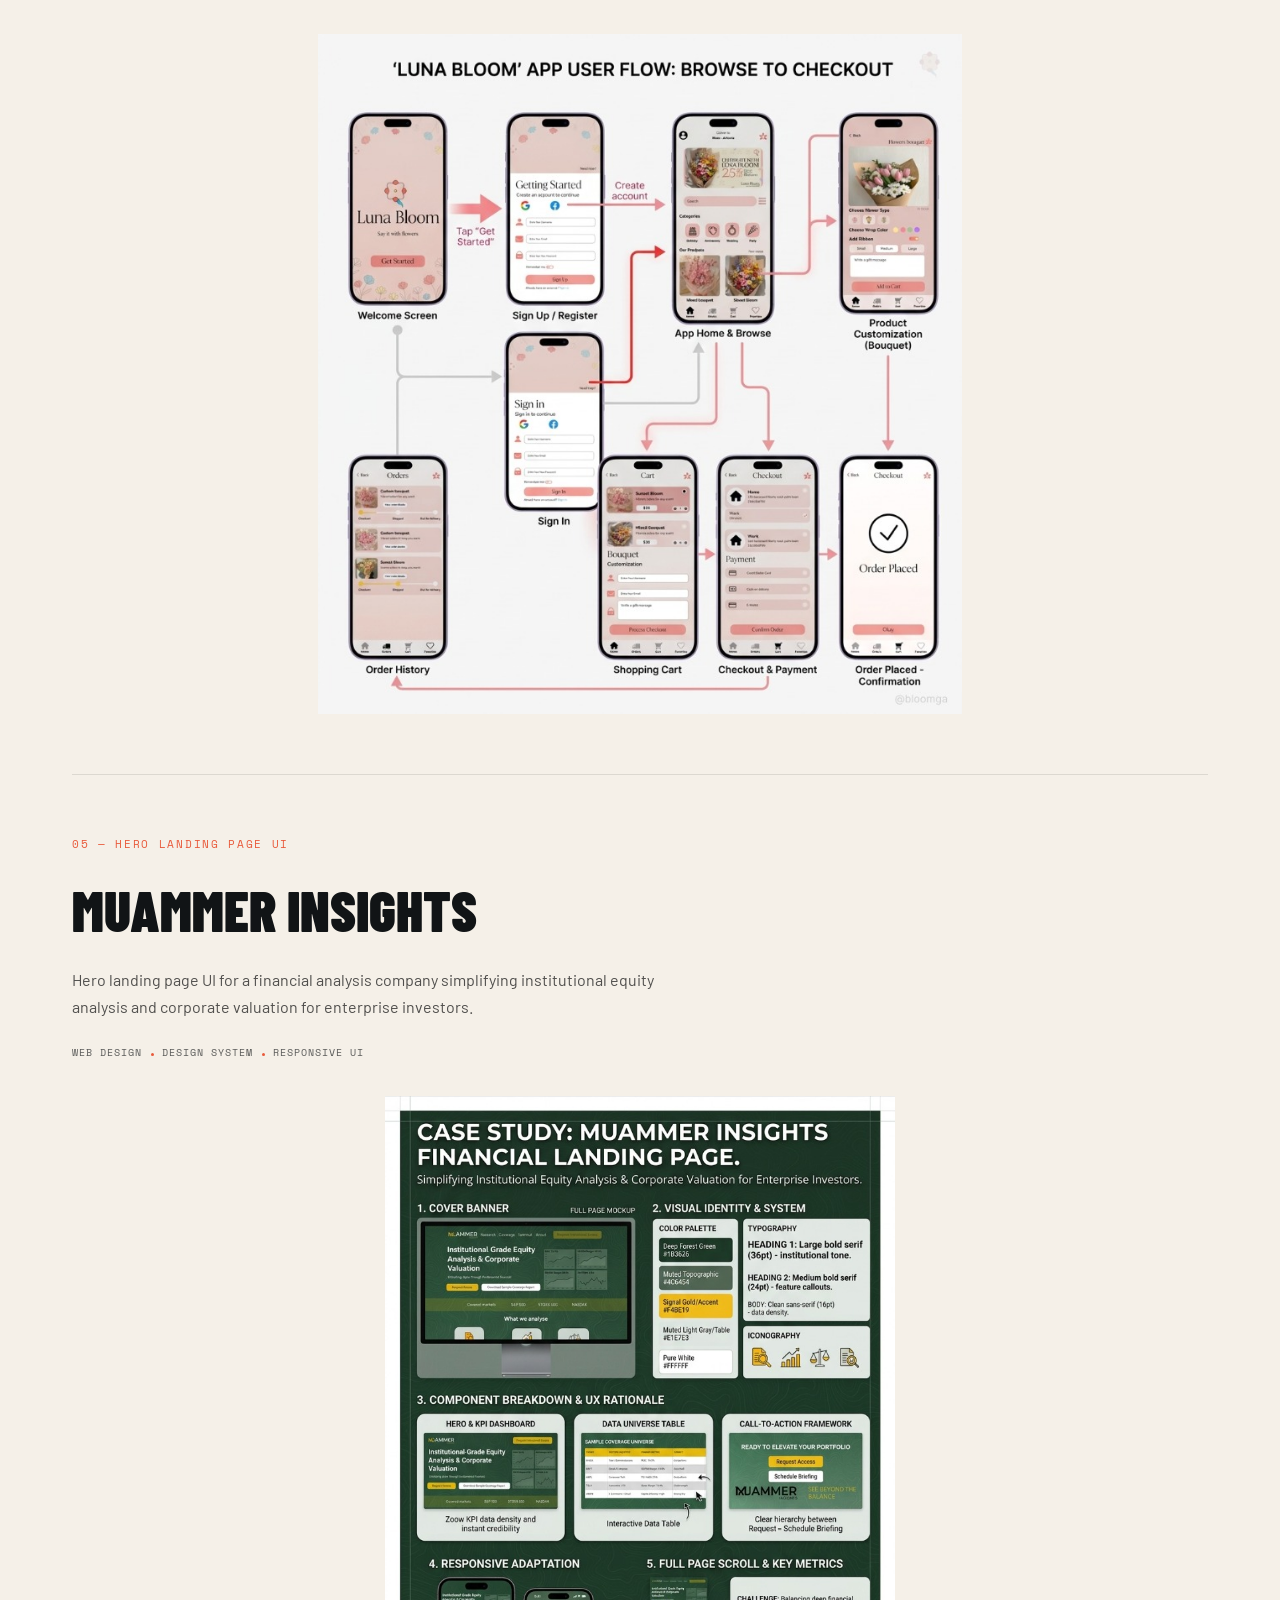
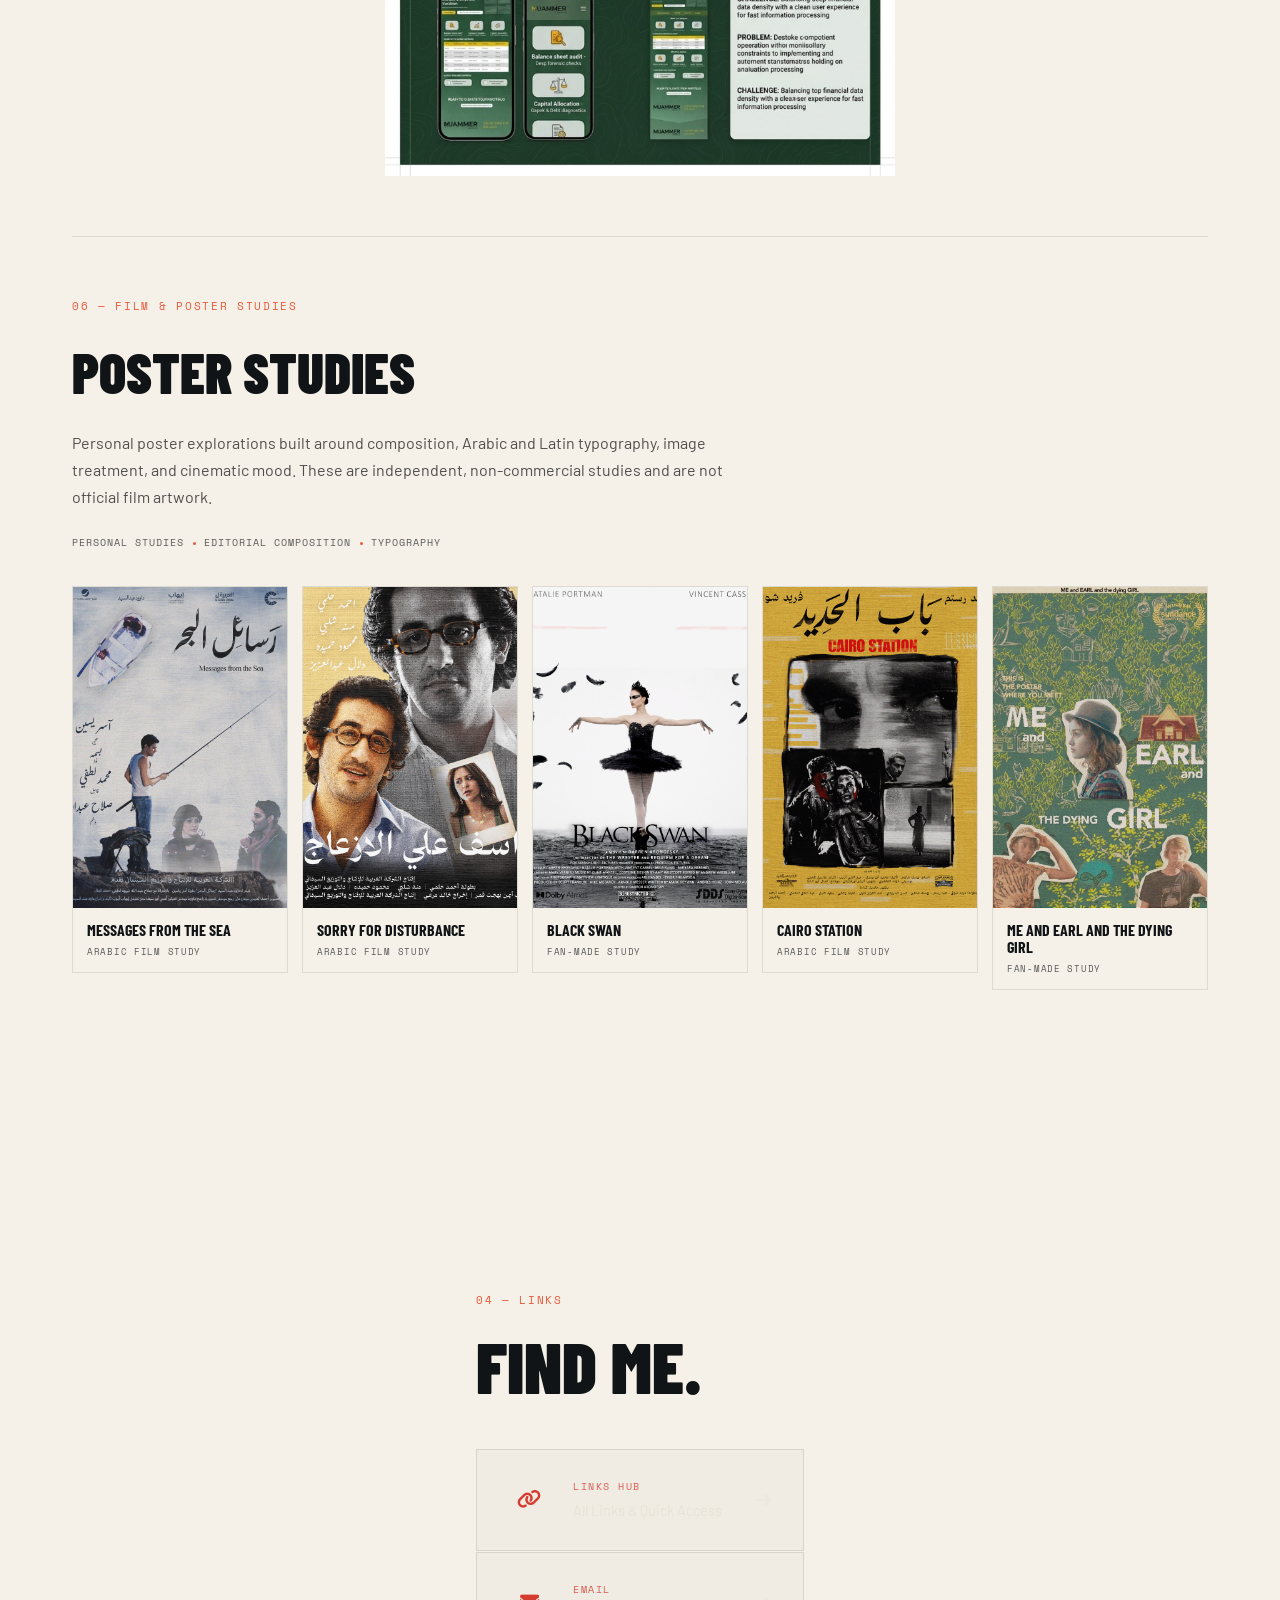
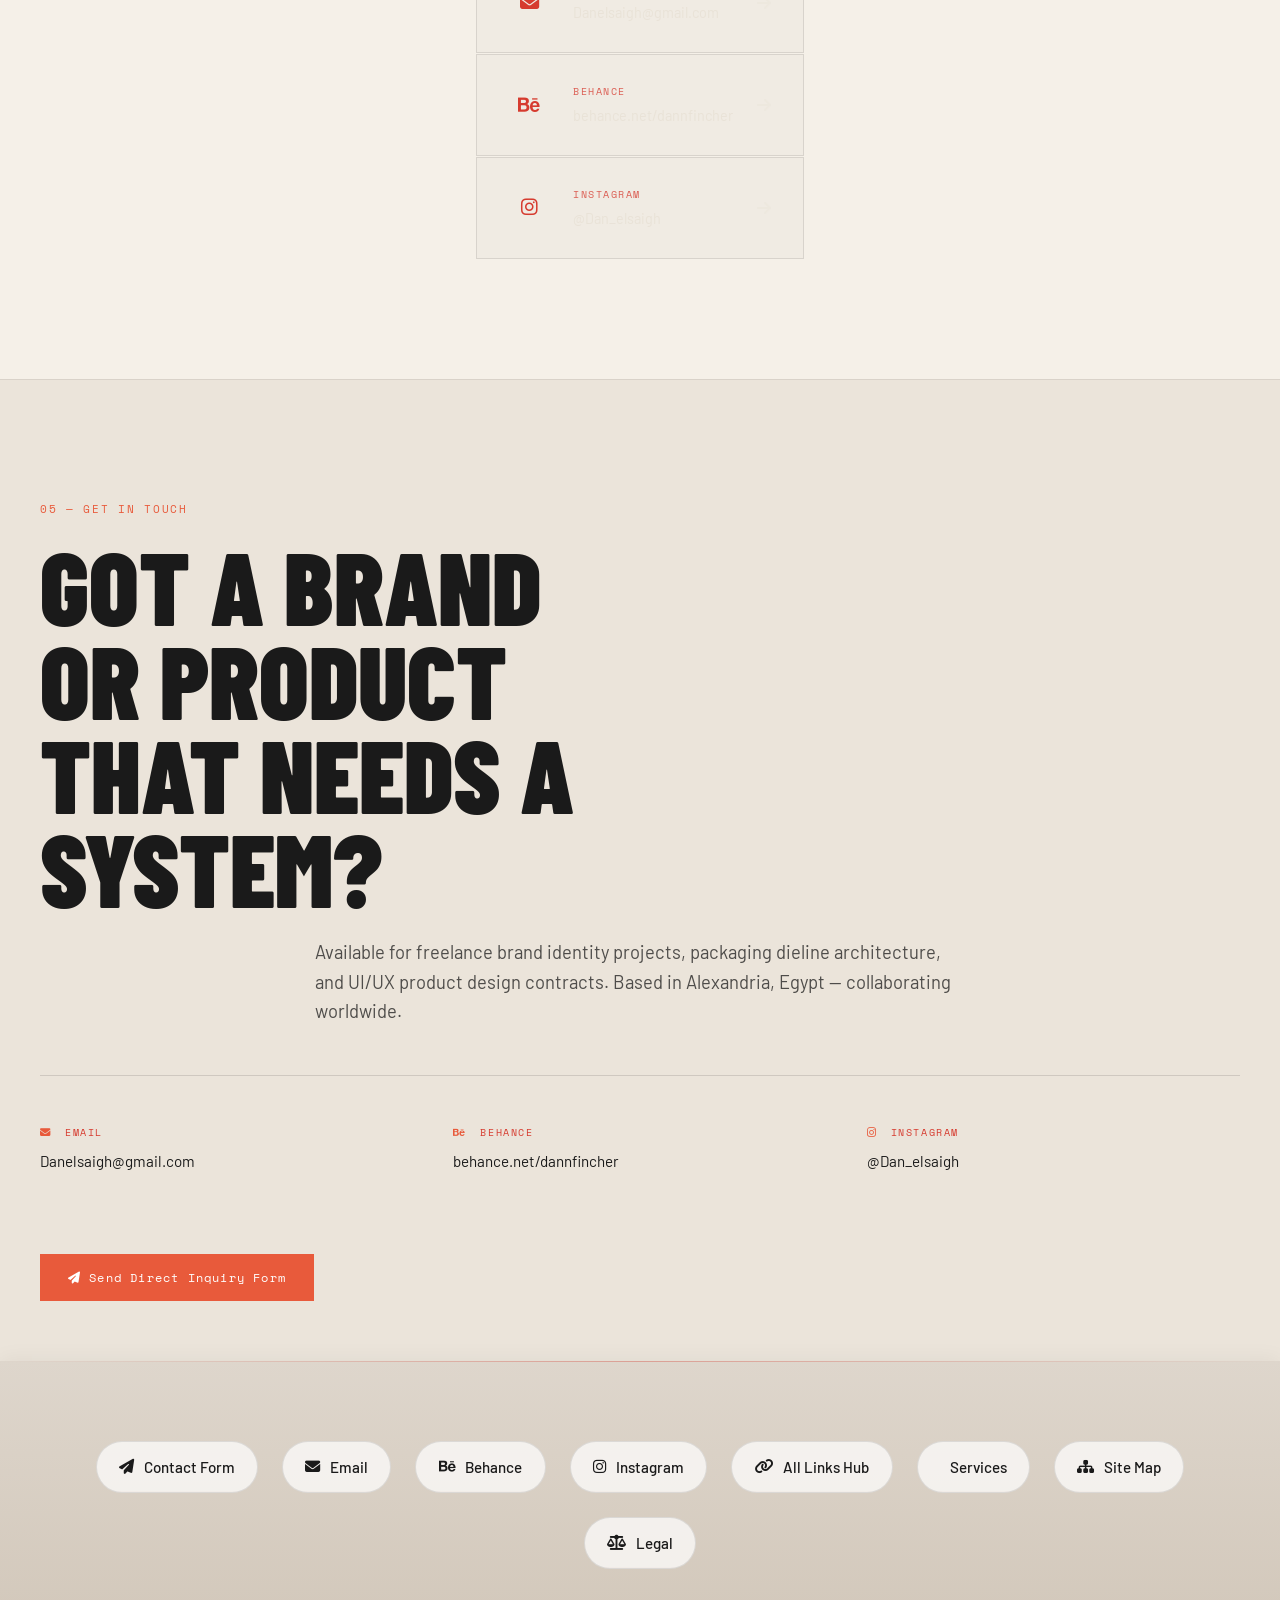
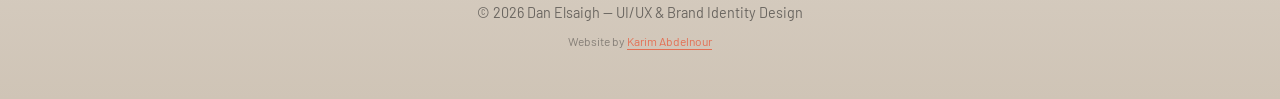
==== commit 51fdb7dd: "Add film poster studies gallery Display the supplied poster explorations with rights-aware labels an" ====
--- a/index.html
+++ b/index.html
@@ -234,6 +234,40 @@
       </div>
       <img class="asset-image asset-image--feature" src="assets/muammer/muammer-case-study.jpg" alt="Muammer Insights financial landing page case study" loading="lazy" />
     </article>
+
+    <div class="project-divider"></div>
+
+    <!-- Project 6: Film & Poster Studies -->
+    <article class="project poster-studies" id="proj-posters">
+      <div class="project-header">
+        <span class="project-index red">06 — FILM &amp; POSTER STUDIES</span>
+        <h3 class="project-name">Poster Studies</h3>
+        <p class="project-desc">Personal poster explorations built around composition, Arabic and Latin typography, image treatment, and cinematic mood. These are independent, non-commercial studies and are not official film artwork.</p>
+        <div class="project-meta"><span>PERSONAL STUDIES</span><span>EDITORIAL COMPOSITION</span><span>TYPOGRAPHY</span></div>
+      </div>
+      <div class="poster-grid">
+        <figure class="poster-card">
+          <img class="asset-image" src="assets/film-posters/messages-from-the-sea.png" alt="Personal poster study for Messages from the Sea" loading="lazy" />
+          <figcaption><strong>Messages from the Sea</strong><span>ARABIC FILM STUDY</span></figcaption>
+        </figure>
+        <figure class="poster-card">
+          <img class="asset-image" src="assets/film-posters/sorry-for-disturbance.png" alt="Personal poster study for Sorry for Disturbance" loading="lazy" />
+          <figcaption><strong>Sorry for Disturbance</strong><span>ARABIC FILM STUDY</span></figcaption>
+        </figure>
+        <figure class="poster-card">
+          <img class="asset-image" src="assets/film-posters/black-swan.png" alt="Personal poster study for Black Swan" loading="lazy" />
+          <figcaption><strong>Black Swan</strong><span>FAN-MADE STUDY</span></figcaption>
+        </figure>
+        <figure class="poster-card">
+          <img class="asset-image" src="assets/film-posters/cairo-station.png" alt="Personal poster study for Cairo Station" loading="lazy" />
+          <figcaption><strong>Cairo Station</strong><span>ARABIC FILM STUDY</span></figcaption>
+        </figure>
+        <figure class="poster-card">
+          <img class="asset-image" src="assets/film-posters/me-and-earl-and-the-dying-girl.jpg" alt="Personal poster study for Me and Earl and the Dying Girl" loading="lazy" />
+          <figcaption><strong>Me and Earl and the Dying Girl</strong><span>FAN-MADE STUDY</span></figcaption>
+        </figure>
+      </div>
+    </article>
   </section>
 
   <!-- 04 — LINKS -->
--- a/style.css
+++ b/style.css
@@ -422,6 +422,14 @@
 }
 .project-feature .asset-image { max-height: 620px; object-fit: contain; }
 .asset-image--feature { cursor: zoom-in; }
+.poster-studies .project-desc { max-width: 700px; }
+.poster-grid { display: grid; grid-template-columns: repeat(5, minmax(0, 1fr)); gap: 14px; align-items: start; }
+.poster-card { min-width: 0; margin: 0; overflow: hidden; border: 1px solid var(--border-strong); background: var(--bg-primary); }
+.poster-card .asset-image { width: 100%; aspect-ratio: 2 / 3; object-fit: cover; object-position: center; cursor: zoom-in; transition: transform .45s ease; }
+.poster-card:hover .asset-image { transform: scale(1.025); }
+.poster-card figcaption { display: flex; flex-direction: column; gap: 6px; padding: 14px; }
+.poster-card figcaption strong { font: 700 1rem/1.05 'Barlow Condensed', sans-serif; text-transform: uppercase; }
+.poster-card figcaption span { color: var(--text-secondary); font: .56rem 'Space Mono', monospace; letter-spacing: .08em; }
 .feature-label {
   position: absolute;
   left: 0;
@@ -728,6 +736,8 @@
   .about, .work, .links-section { padding: 80px 20px; }
   .contact { padding: 80px 20px 50px; }
   .two-col { grid-template-columns: 1fr; }
+  .poster-grid { grid-template-columns: repeat(2, minmax(0, 1fr)); gap: 10px; }
+  .poster-card:first-child { grid-column: 1 / -1; max-width: 62%; justify-self: center; }
   .three-col, .four-col { grid-template-columns: 1fr; }
   .skill-item { grid-template-columns: minmax(0, 1fr) auto; row-gap: 8px; }
   .skill-bar { grid-column: 1 / -1; grid-row: 2; width: 100%; }
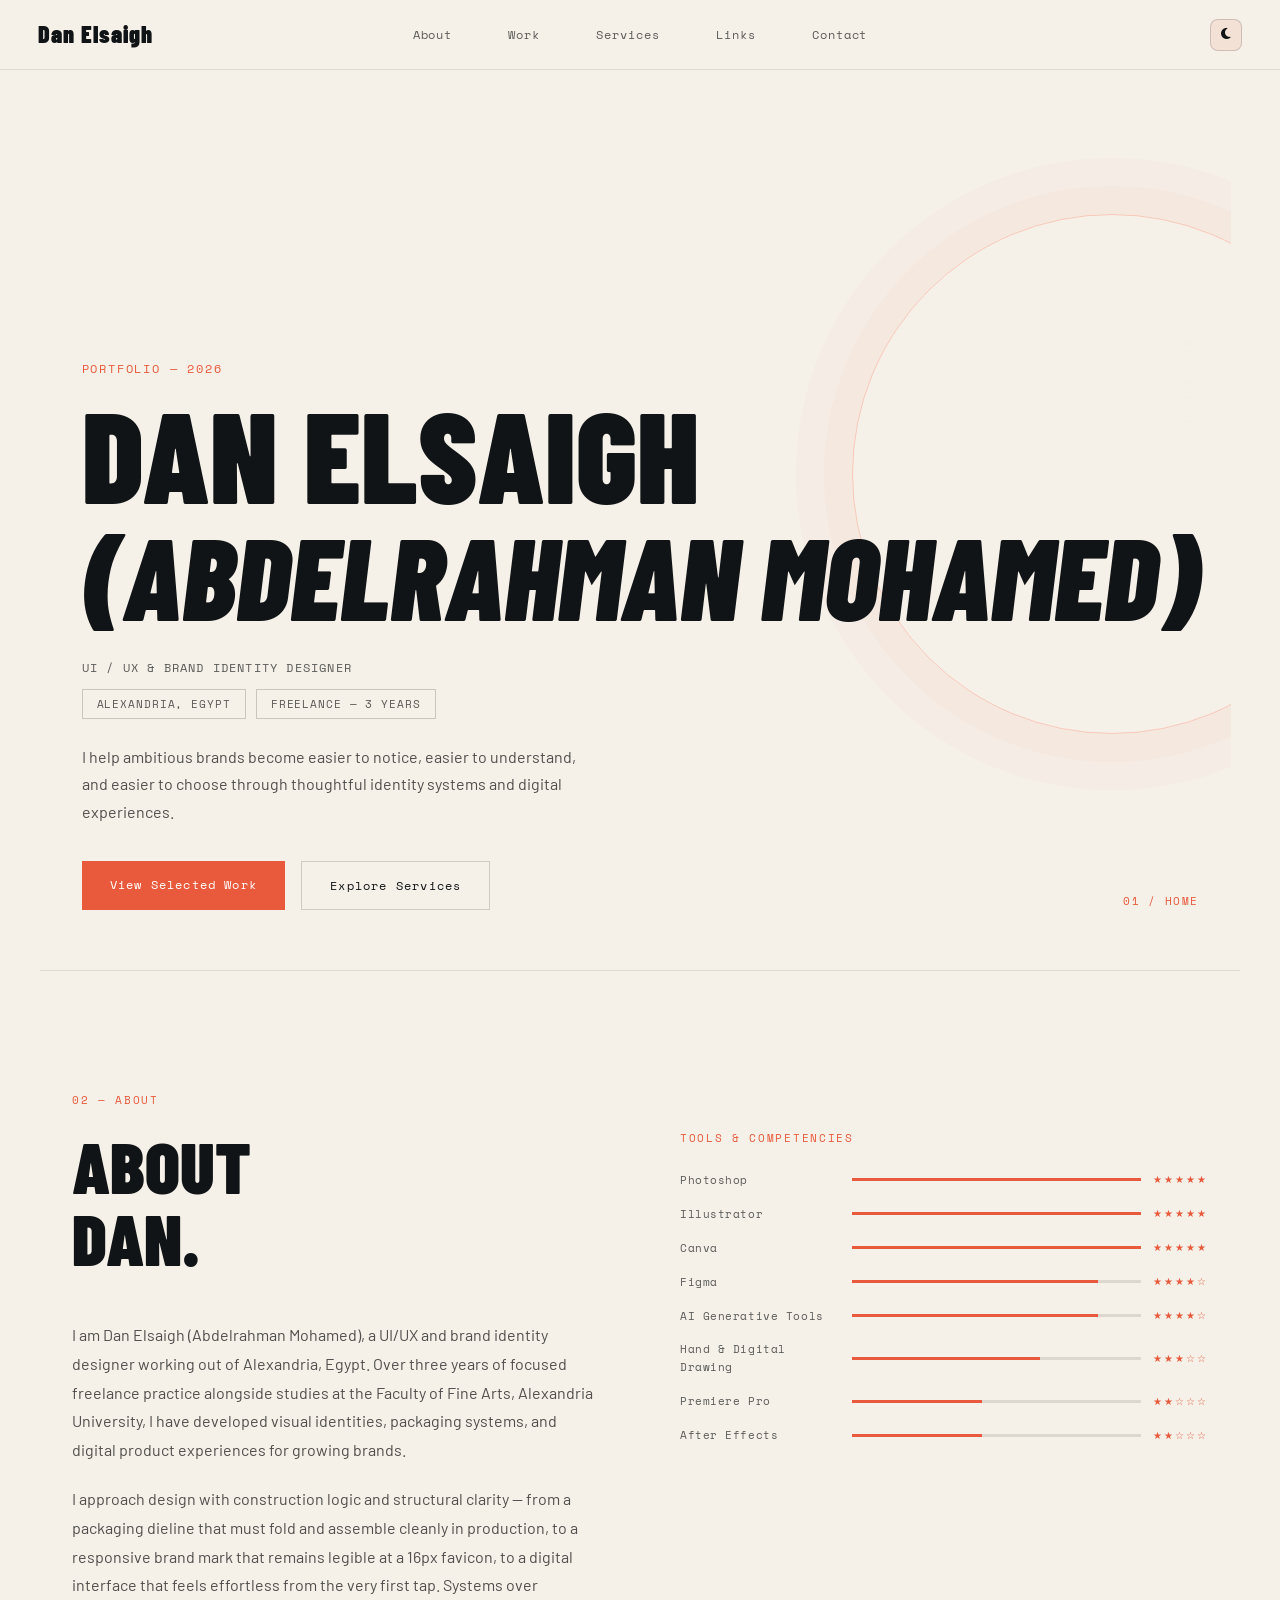
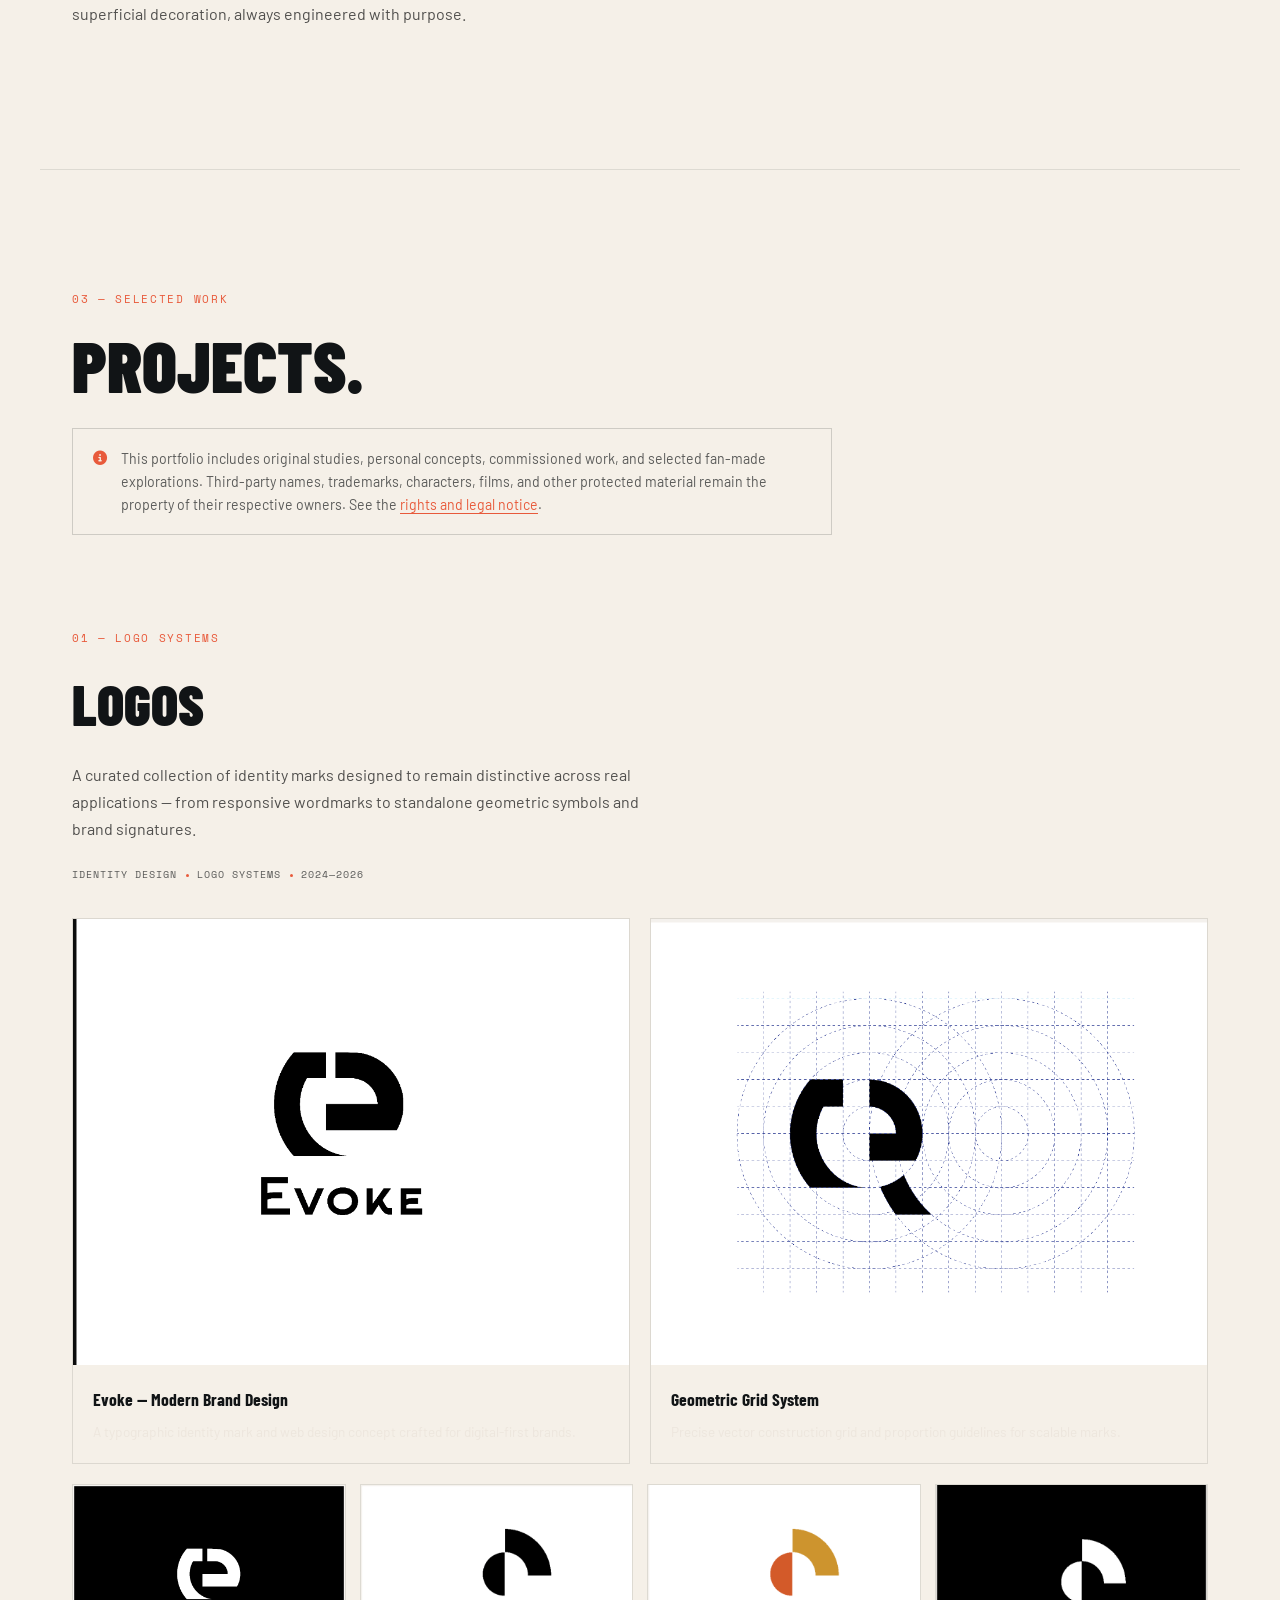
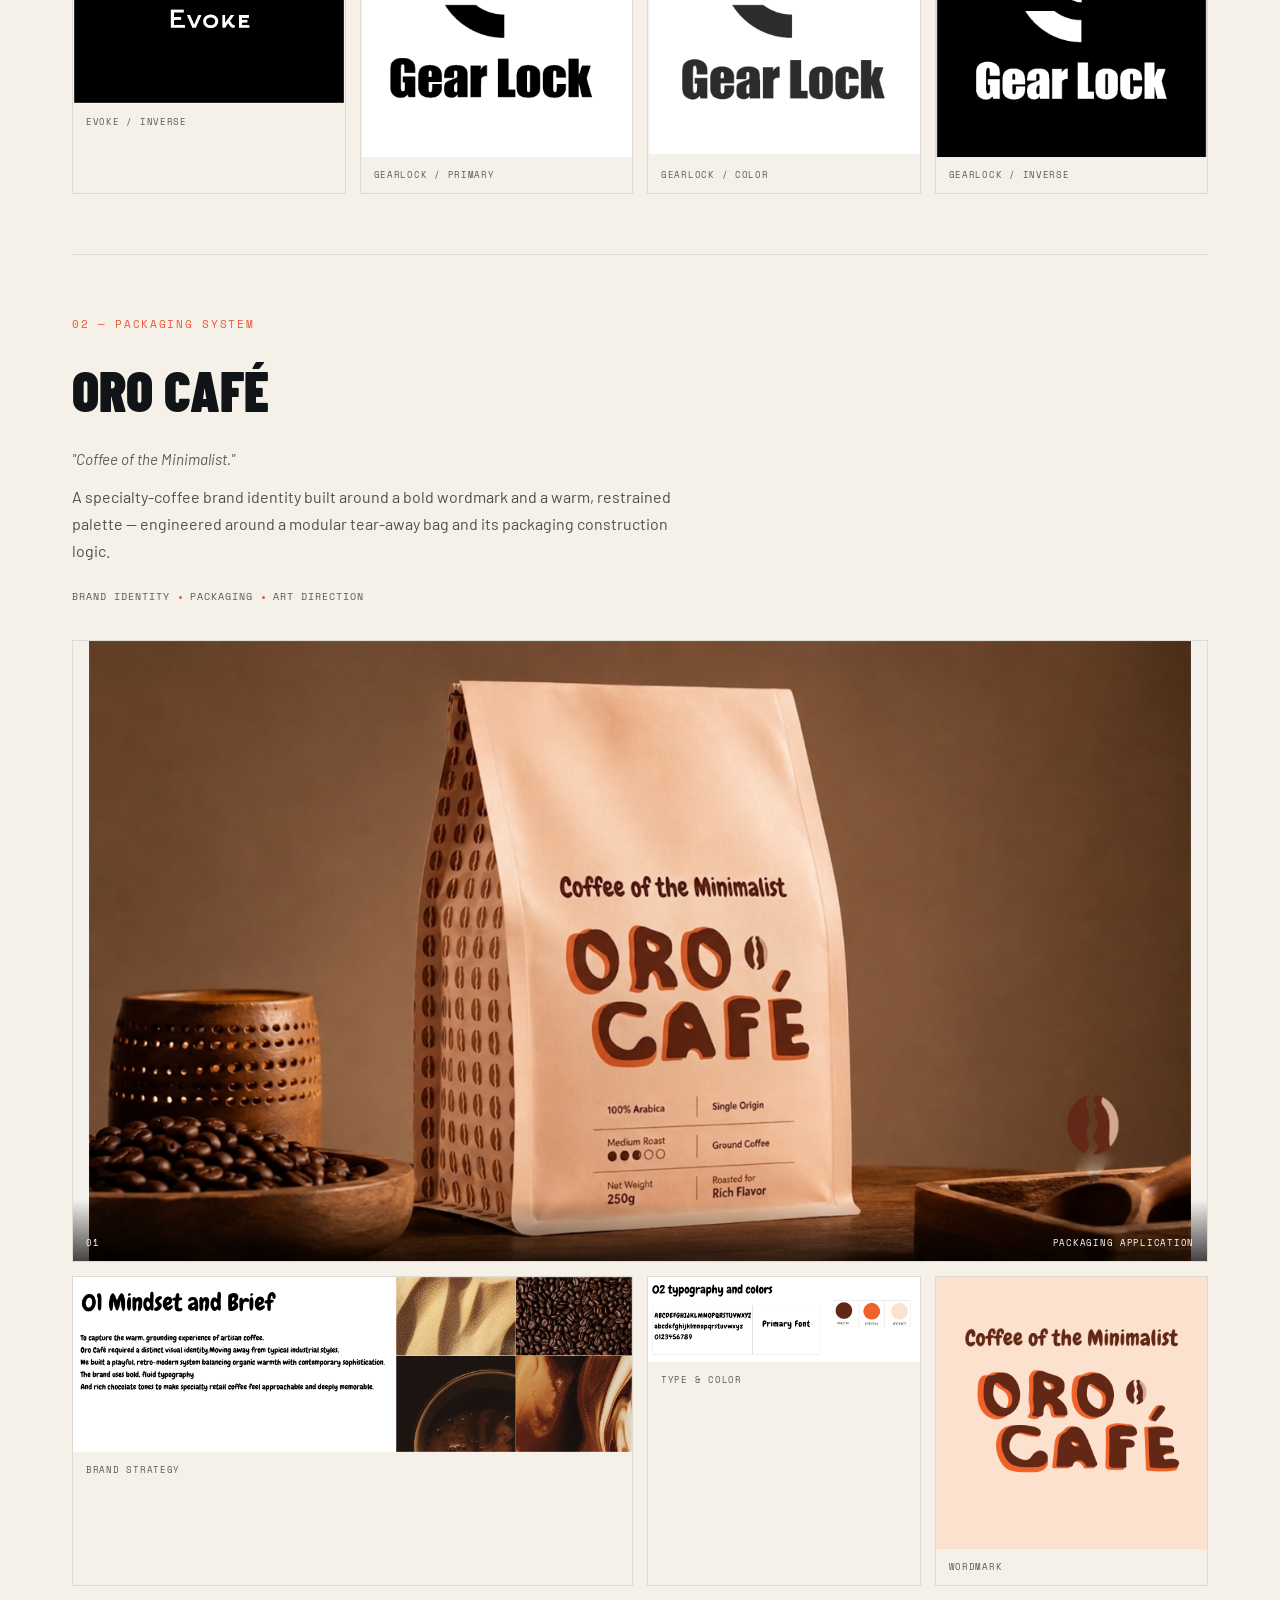
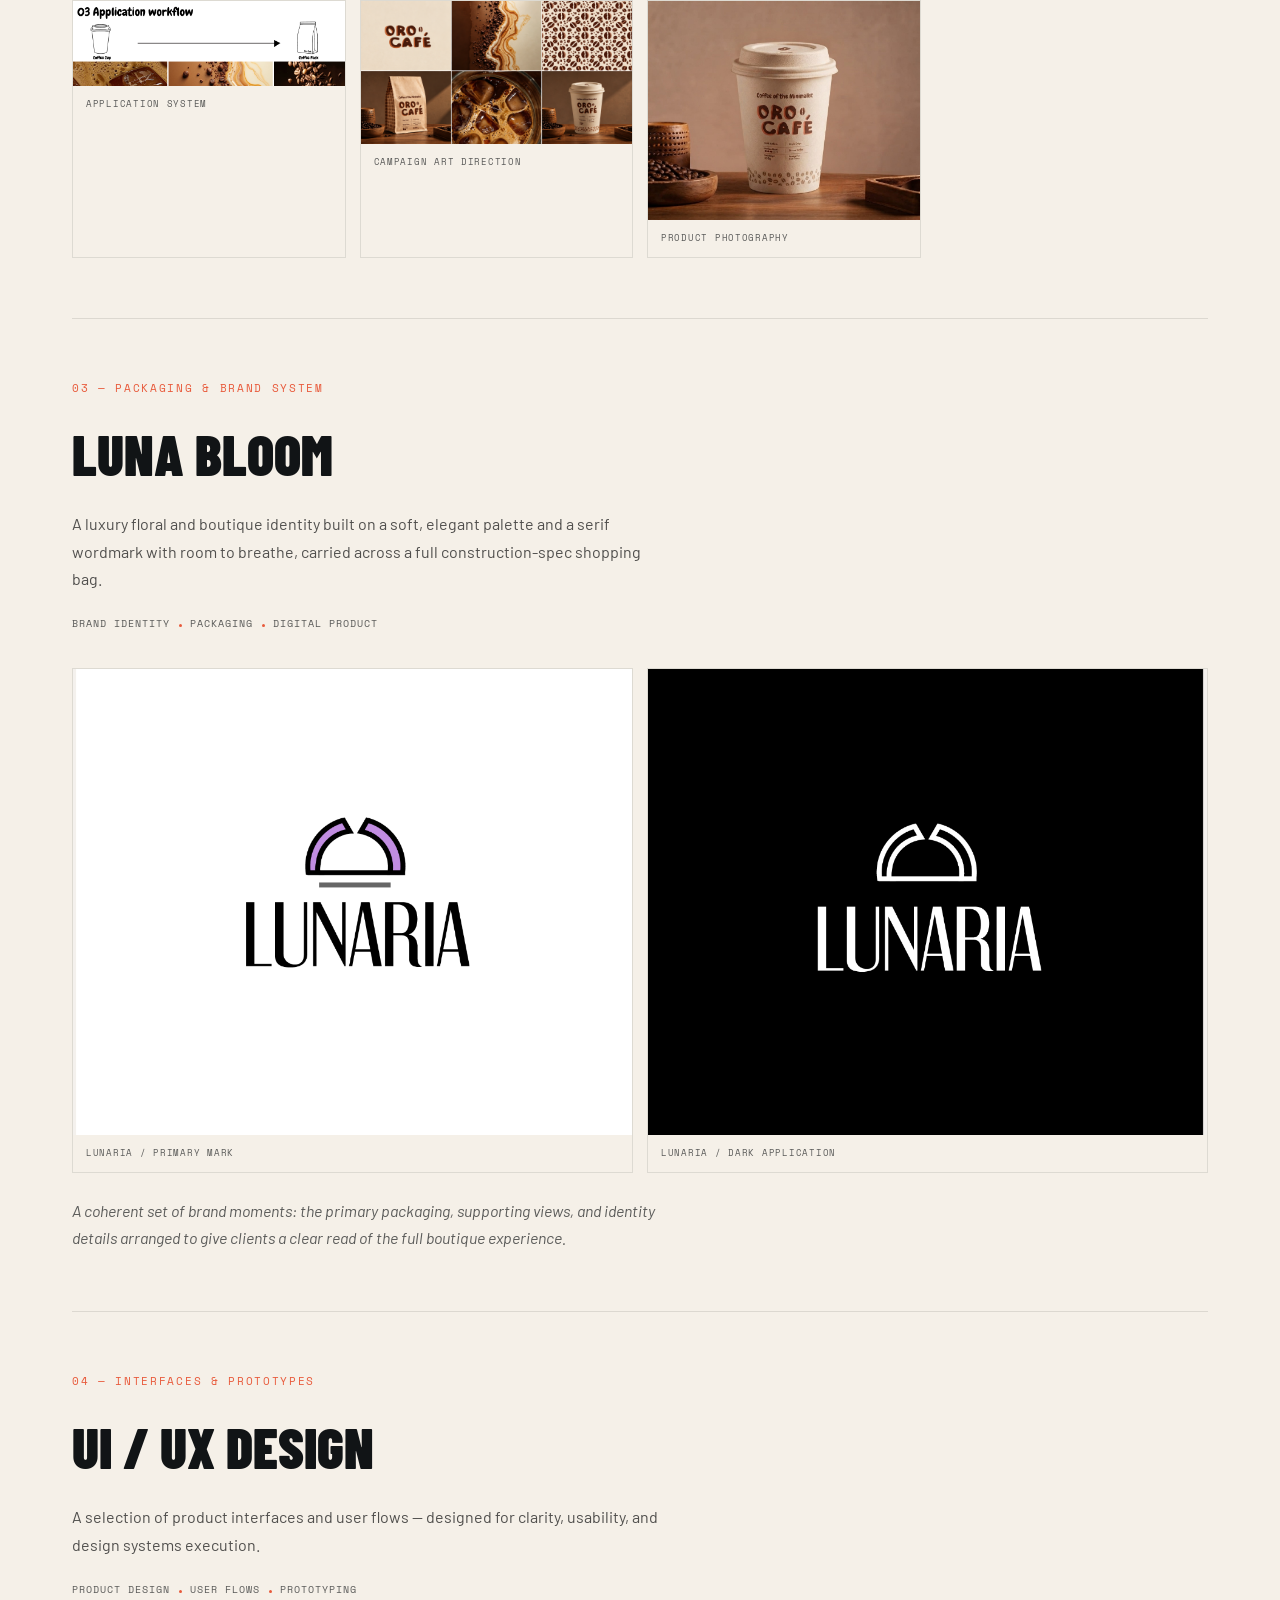
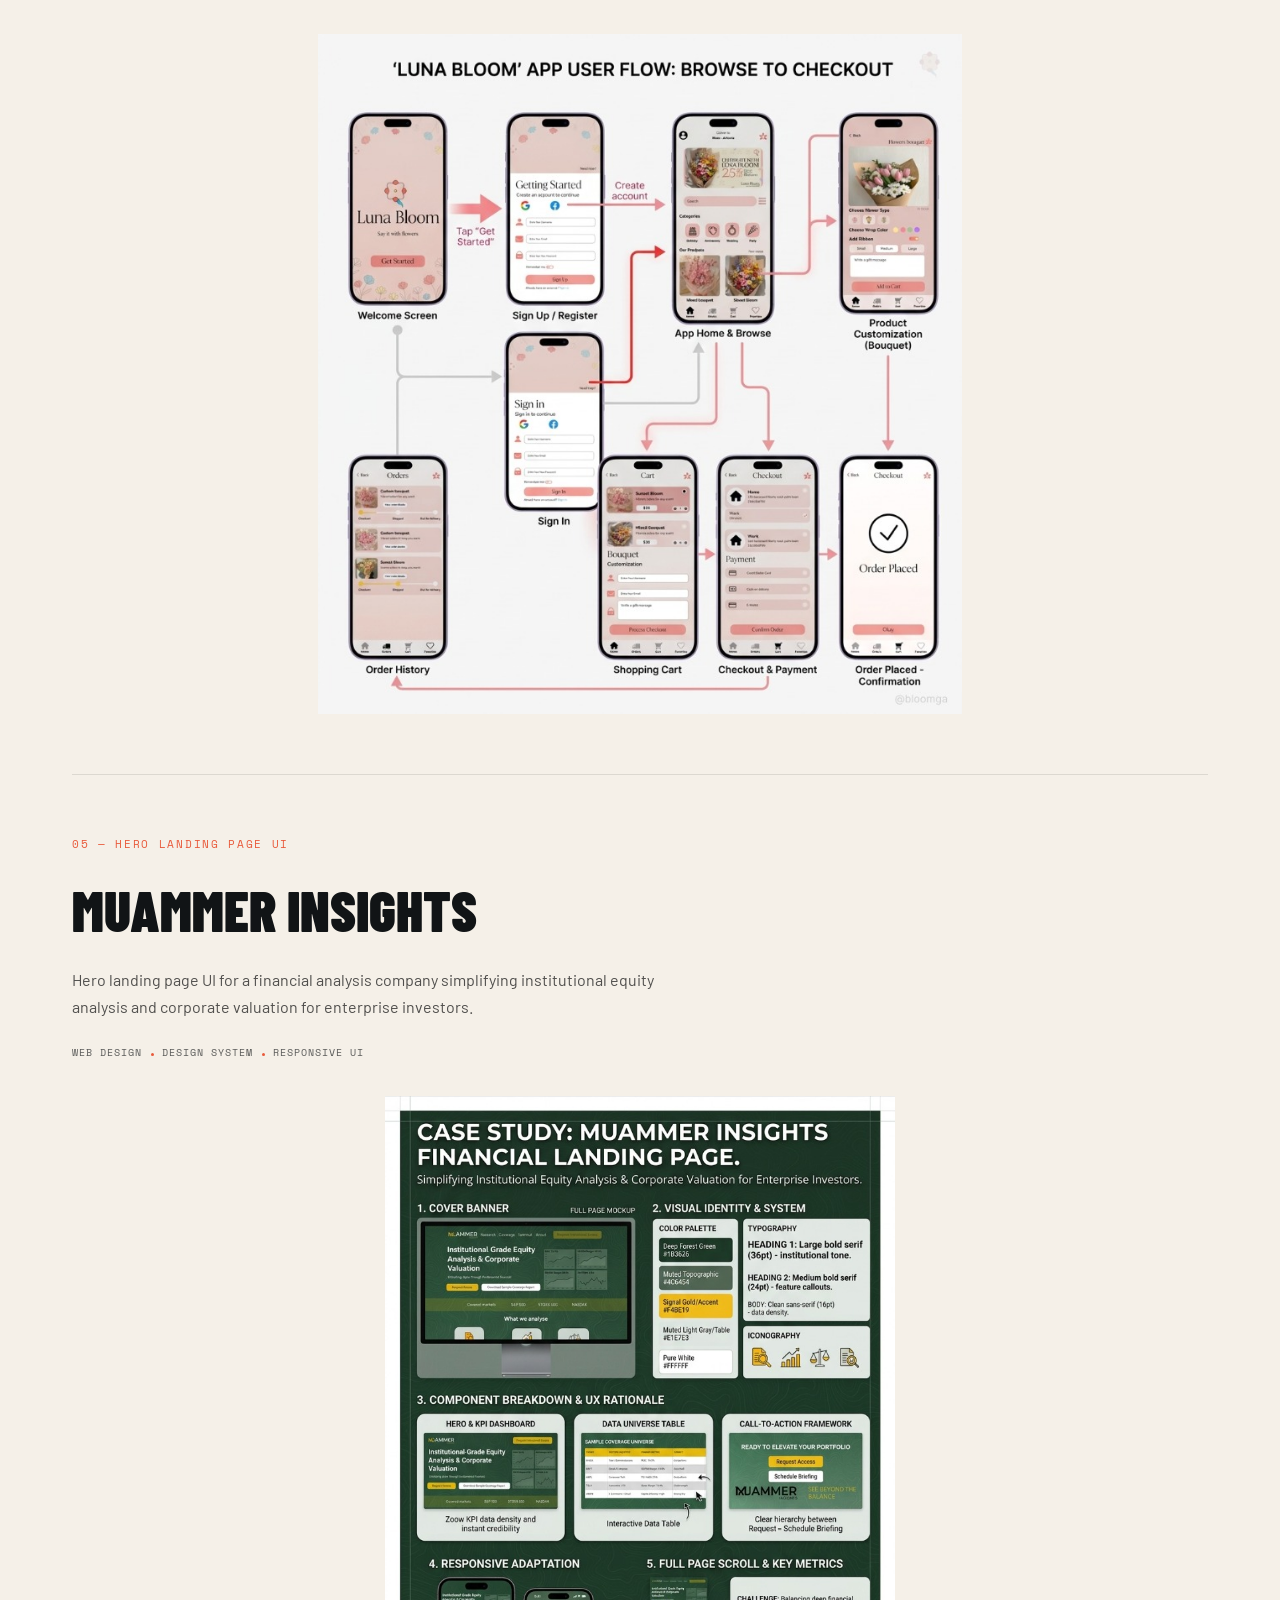
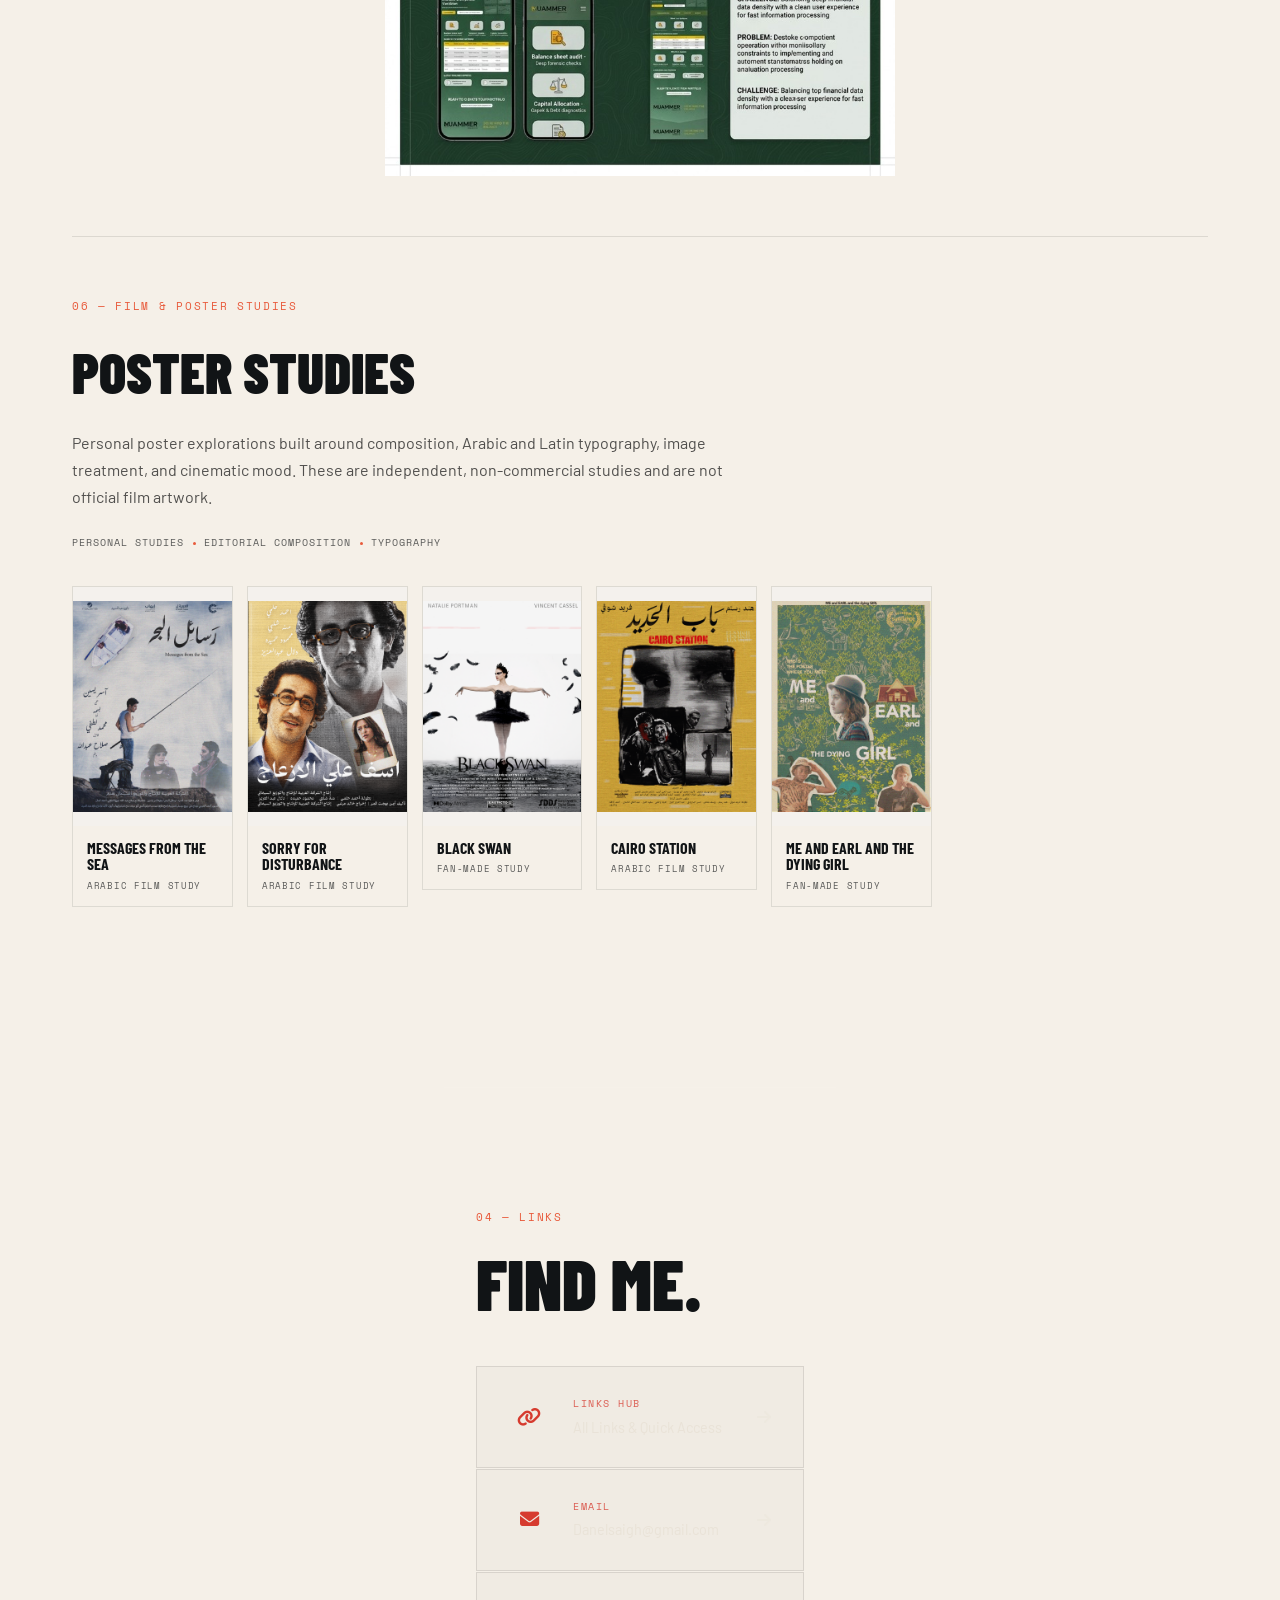
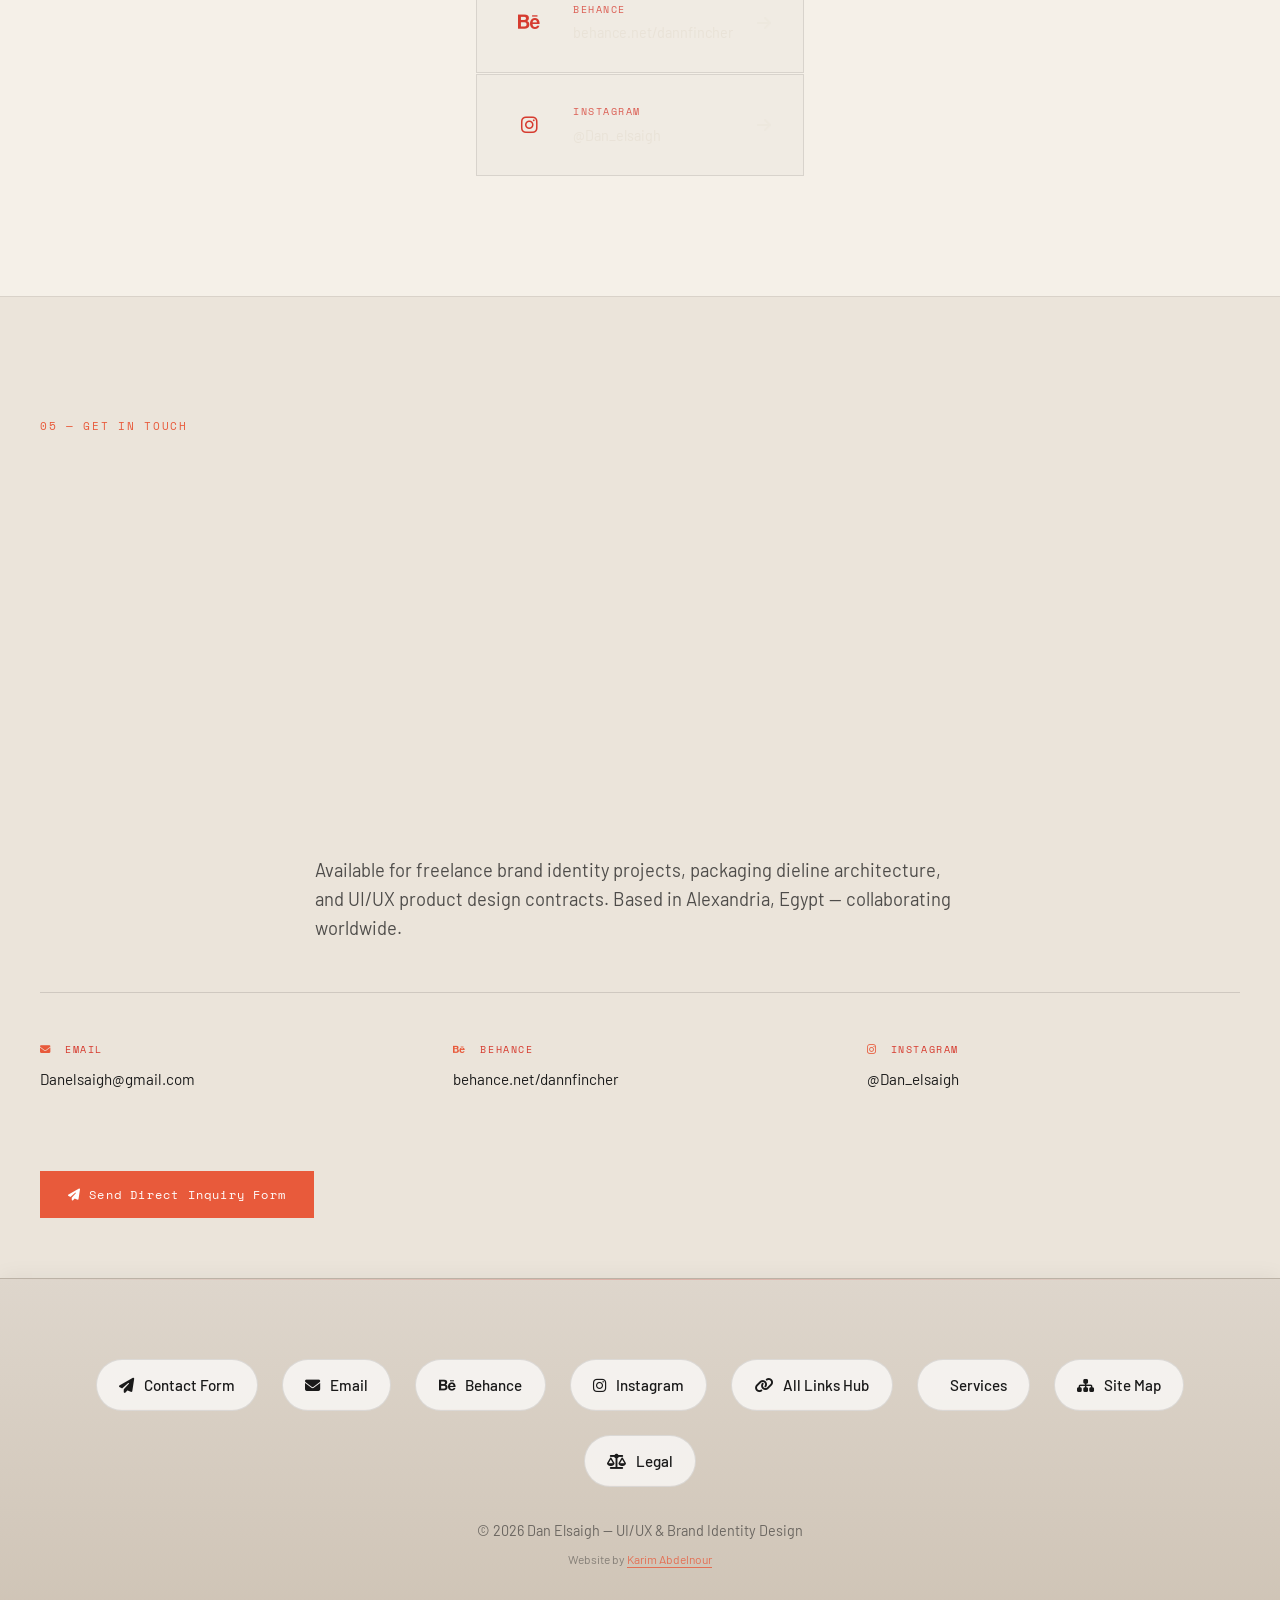
==== commit 64b278aa: "Force commit by KarimUQ" ====
--- a/index.html
+++ b/index.html
@@ -17,6 +17,7 @@
   <meta name="twitter:card" content="summary" />
   <meta name="twitter:title" content="Dan Elsaigh — UI/UX &amp; Brand Identity Designer" />
   <meta name="twitter:description" content="UI/UX, brand identity, packaging, and digital product design by Dan Elsaigh in Alexandria, Egypt." />
+    <!-- Force commit by KarimUQ -->
   <script type="application/ld+json">
   {
     "@context": "https://schema.org",
@@ -361,4 +362,4 @@
 
   <script src="script.js"></script>
 </body>
-</html>
+</html>
--- a/style.css
+++ b/style.css
@@ -423,9 +423,9 @@
 .project-feature .asset-image { max-height: 620px; object-fit: contain; }
 .asset-image--feature { cursor: zoom-in; }
 .poster-studies .project-desc { max-width: 700px; }
-.poster-grid { display: grid; grid-template-columns: repeat(5, minmax(0, 1fr)); gap: 14px; align-items: start; }
+.poster-grid { display: grid; grid-template-columns: repeat(5, minmax(0, 1fr)); gap: 14px; align-items: start; max-width: 860px; margin-top: 20px; }
 .poster-card { min-width: 0; margin: 0; overflow: hidden; border: 1px solid var(--border-strong); background: var(--bg-primary); }
-.poster-card .asset-image { width: 100%; aspect-ratio: 2 / 3; object-fit: cover; object-position: center; cursor: zoom-in; transition: transform .45s ease; }
+.poster-card .asset-image { width: 100%; aspect-ratio: 2 / 3; object-fit: contain; object-position: center; cursor: zoom-in; transition: transform .45s ease; }
 .poster-card:hover .asset-image { transform: scale(1.025); }
 .poster-card figcaption { display: flex; flex-direction: column; gap: 6px; padding: 14px; }
 .poster-card figcaption strong { font: 700 1rem/1.05 'Barlow Condensed', sans-serif; text-transform: uppercase; }
@@ -451,7 +451,9 @@
   display: grid;
   place-items: center;
   padding: 28px;
-  background: rgba(8, 10, 11, 0.94);
+  background: rgba(8, 10, 11, 0.76);
+  backdrop-filter: blur(10px) saturate(.8);
+  -webkit-backdrop-filter: blur(10px) saturate(.8);
   opacity: 0;
   pointer-events: none;
   transition: opacity .25s ease;
@@ -504,12 +506,14 @@
 }
 .image-viewer-image {
   display: block;
-  width: 100%;
+  width: auto;
   height: auto;
+  max-width: 100%;
   max-height: calc(90vh - 110px);
   object-fit: contain;
   border: 1px solid rgba(245, 240, 232, .14);
-  background: #f5f0e8;
+  background: transparent;
+  margin: 0 auto;
 }
 .image-viewer-caption {
   padding-top: 14px;
@@ -737,7 +741,6 @@
   .contact { padding: 80px 20px 50px; }
   .two-col { grid-template-columns: 1fr; }
   .poster-grid { grid-template-columns: repeat(2, minmax(0, 1fr)); gap: 10px; }
-  .poster-card:first-child { grid-column: 1 / -1; max-width: 62%; justify-self: center; }
   .three-col, .four-col { grid-template-columns: 1fr; }
   .skill-item { grid-template-columns: minmax(0, 1fr) auto; row-gap: 8px; }
   .skill-bar { grid-column: 1 / -1; grid-row: 2; width: 100%; }
@@ -745,6 +748,9 @@
   .muammer-card { padding: 24px; }
   .muammer-card h3 { font-size: 2rem; }
   .mstats { gap: 24px; }
+}
+@media (max-width: 700px) {
+  .poster-grid { grid-template-columns: repeat(2, minmax(0, 1fr)); gap: 10px; }
 }
 
 /* ===== FOOTER ===== */
@@ -819,6 +825,86 @@
   .portfolio-notice { margin-top: -6px; }
 }
 
+/* Keep shared footer consistent with the portfolio palette. */
+footer {
+  background: var(--bg-primary);
+  color: var(--text-primary);
+  border-top: 1px solid var(--border-strong);
+  box-shadow: none;
+}
+footer::before {
+  background: linear-gradient(90deg, transparent, var(--accent), transparent);
+  opacity: .7;
+}
+.footer-links a {
+  color: var(--text-primary);
+  background: var(--accent-soft);
+  border-color: var(--border-color);
+}
+.footer-links a:hover { border-color: var(--accent); }
+.footer-copyright { color: var(--text-secondary); }
+
+/* ===== 404 PAGE ===== */
+.not-found-page {
+  max-width: 1200px;
+  min-height: calc(100vh - 260px);
+  margin: 70px auto 0;
+  padding: 110px 32px 120px;
+  display: flex;
+  flex-direction: column;
+  align-items: flex-start;
+  justify-content: center;
+}
+.not-found-mark {
+  color: var(--accent);
+  font: 900 clamp(5rem, 18vw, 13rem)/.75 'Barlow Condensed', sans-serif;
+  letter-spacing: -.06em;
+  opacity: .18;
+  margin-bottom: -18px;
+}
+.not-found-title {
+  color: var(--text-primary);
+  font: 900 clamp(4rem, 9vw, 8rem)/.85 'Barlow Condensed', sans-serif;
+  letter-spacing: -.03em;
+  text-transform: uppercase;
+  margin: 20px 0 28px;
+}
+.not-found-title em { color: var(--accent); }
+.not-found-copy {
+  max-width: 490px;
+  color: var(--text-secondary);
+  font-size: 1.15rem;
+  line-height: 1.7;
+  margin-bottom: 30px;
+}
+.not-found-contact {
+  margin-top: 42px;
+  color: var(--text-secondary);
+  font: .72rem 'Space Mono', monospace;
+  letter-spacing: .04em;
+}
+.not-found-contact strong {
+  color: var(--accent);
+  font-weight: 700;
+  margin-left: 8px;
+}
+.not-found-contact i { margin-left: 5px; }
+.not-found-contact:hover strong { color: var(--accent-hover); }
+@media (max-width: 640px) {
+  .not-found-page {
+    min-height: calc(100vh - 220px);
+    margin-top: 40px;
+    padding: 80px 20px 90px;
+  }
+  .not-found-mark { margin-bottom: -8px; }
+  .not-found-title { margin-top: 14px; }
+  .not-found-copy { font-size: 1rem; }
+  .not-found-page .hero-actions { align-items: stretch; flex-direction: column; width: 100%; }
+  .not-found-page .hero-actions .btn { text-align: center; }
+  .not-found-contact { line-height: 1.8; margin-top: 32px; }
+  .not-found-contact strong { display: block; margin: 4px 0 0; }
+}
+
 /* ===== SITE MAP ===== */
 .sitemap-page {
   max-width: 1200px;
@@ -1060,7 +1146,7 @@
 .service-row h2 { font: 700 clamp(2rem, 4vw, 3.4rem)/1 'Barlow Condensed', sans-serif; text-transform: uppercase; margin-bottom: 12px; }
 .service-row p { max-width: 600px; color: var(--text-secondary); line-height: 1.7; }
 .service-row ul { display: flex; flex-wrap: wrap; gap: 8px 20px; margin-top: 22px; color: var(--text-secondary); font: .68rem 'Space Mono', monospace; letter-spacing: .04em; }
-.service-row li::before { content: '↳'; color: var(--accent); margin-right: 7px; }
+.service-row li::before { content: '->'; color: var(--accent); margin-right: 7px; }
 .service-arrow { color: var(--accent); padding-top: 8px; transition: transform .2s; }
 .service-row:hover .service-arrow { transform: translate(3px, -3px); }
 .services-process { border-top: 1px solid var(--border-strong); }
